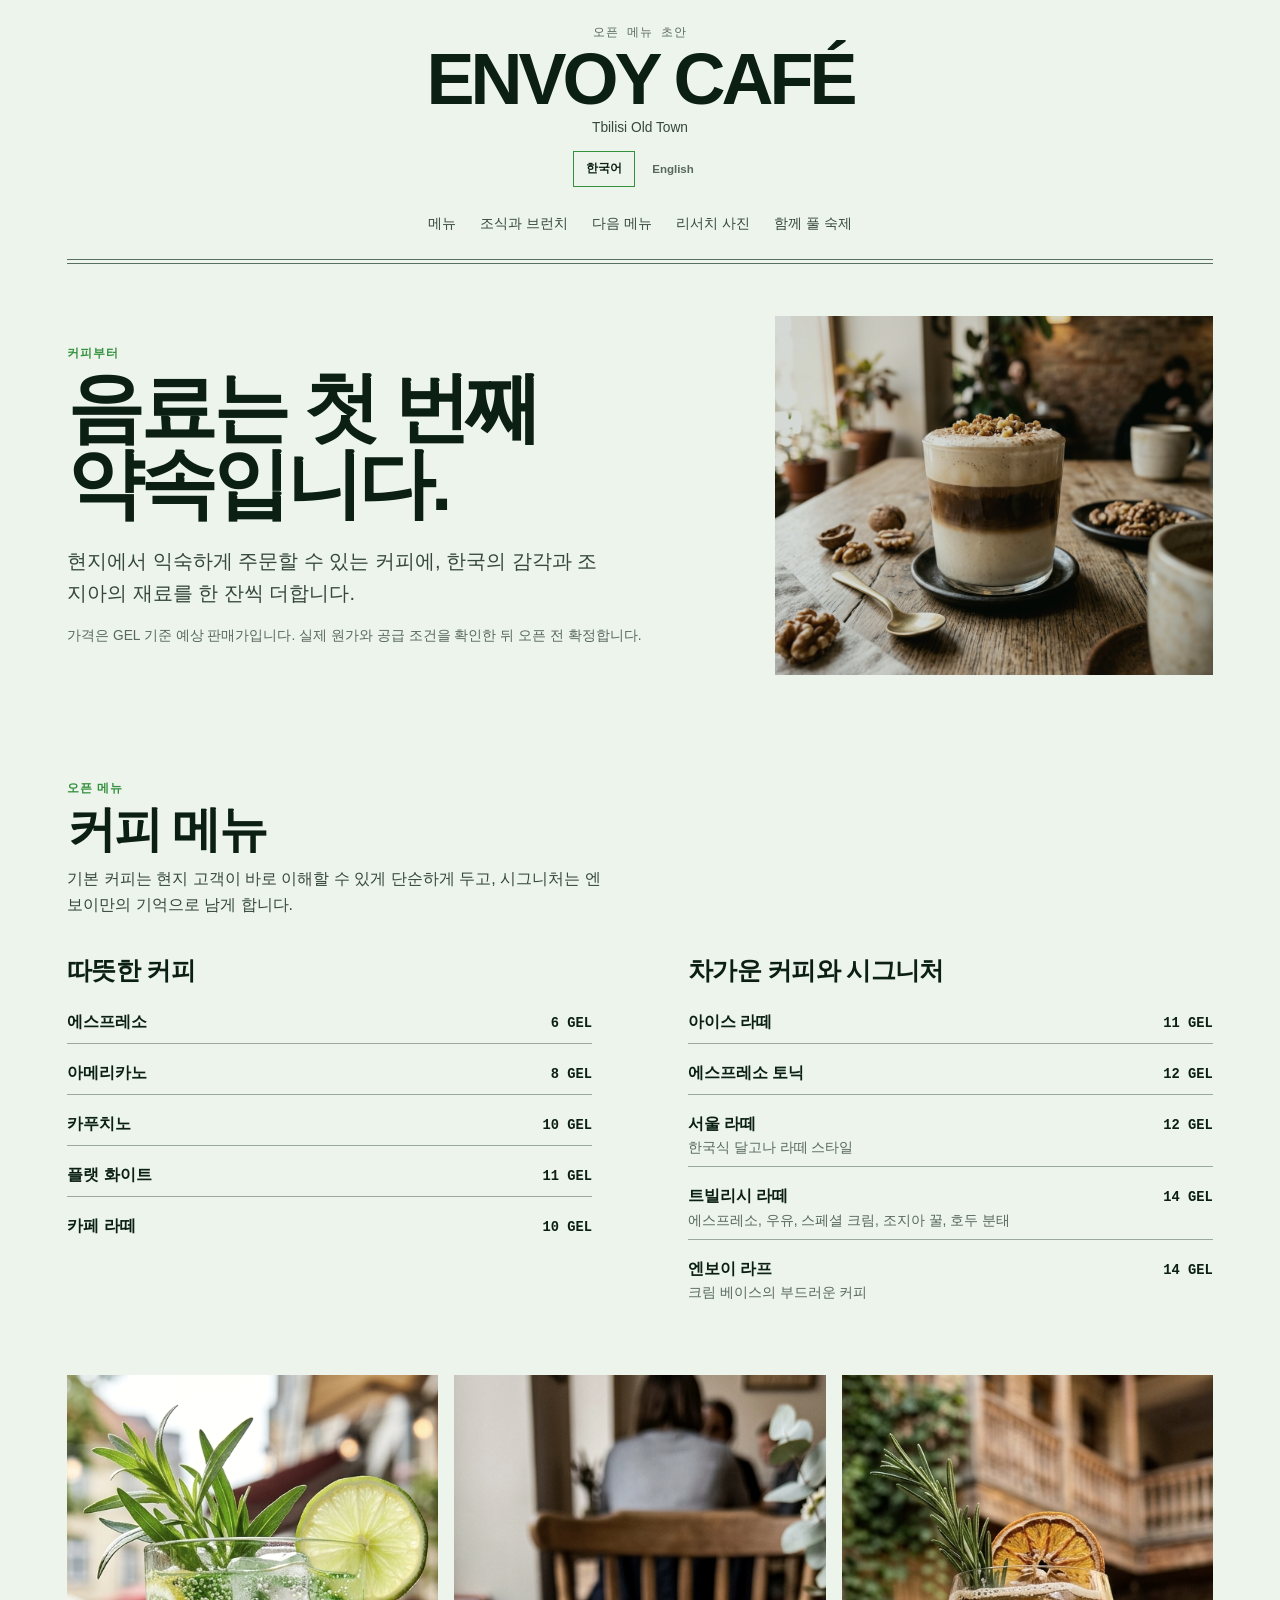
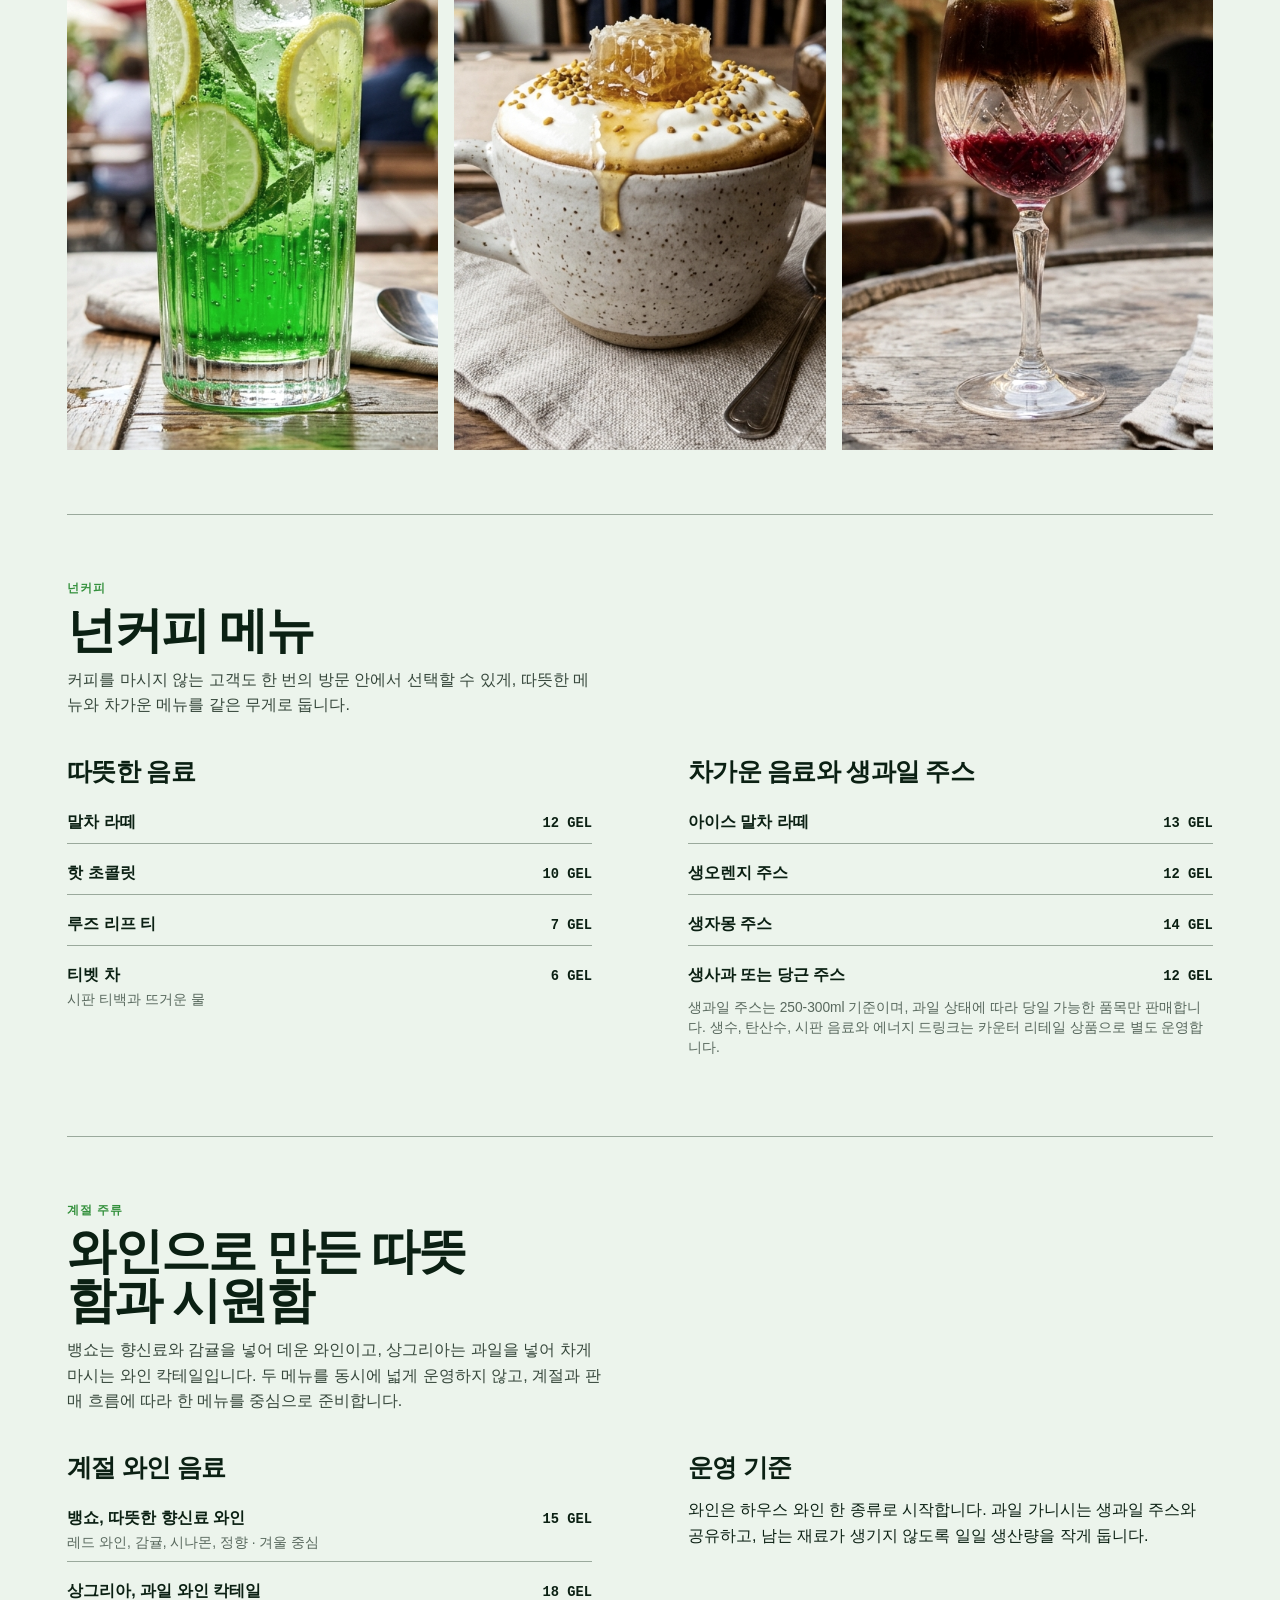
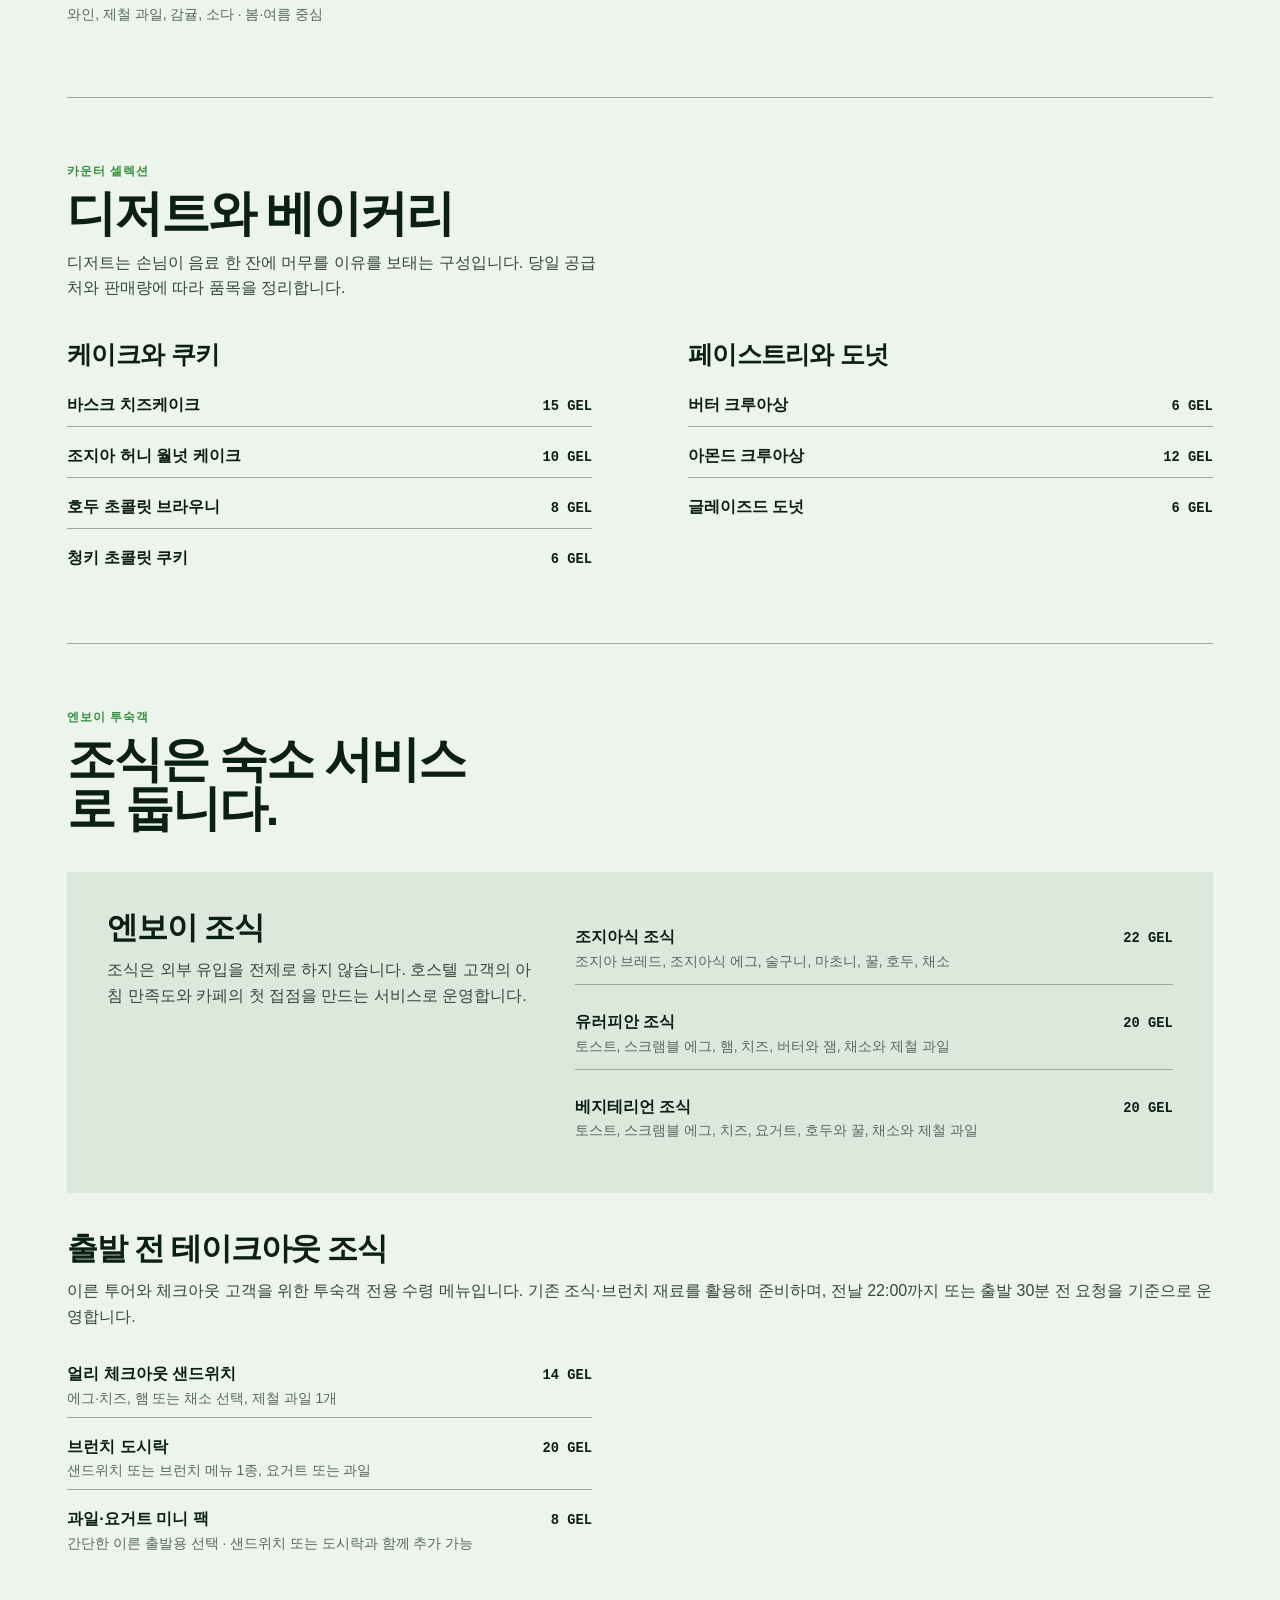
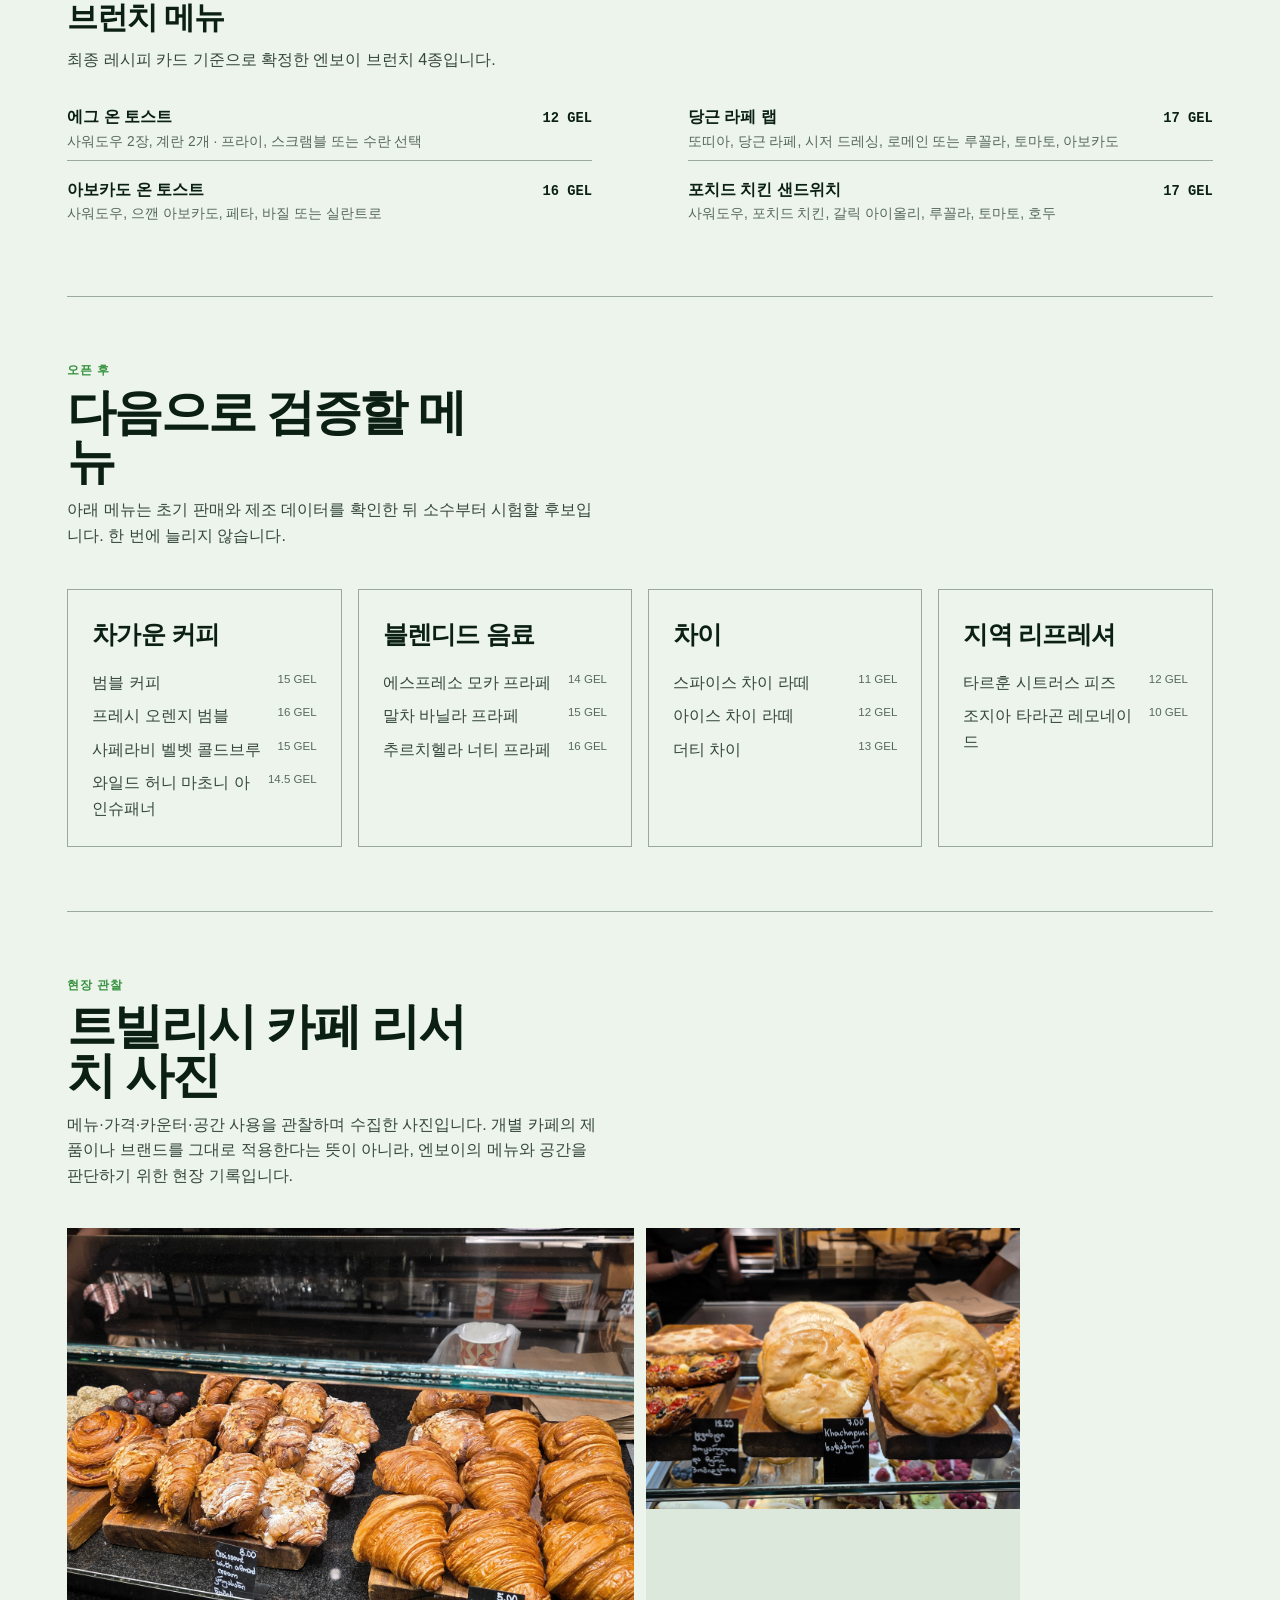
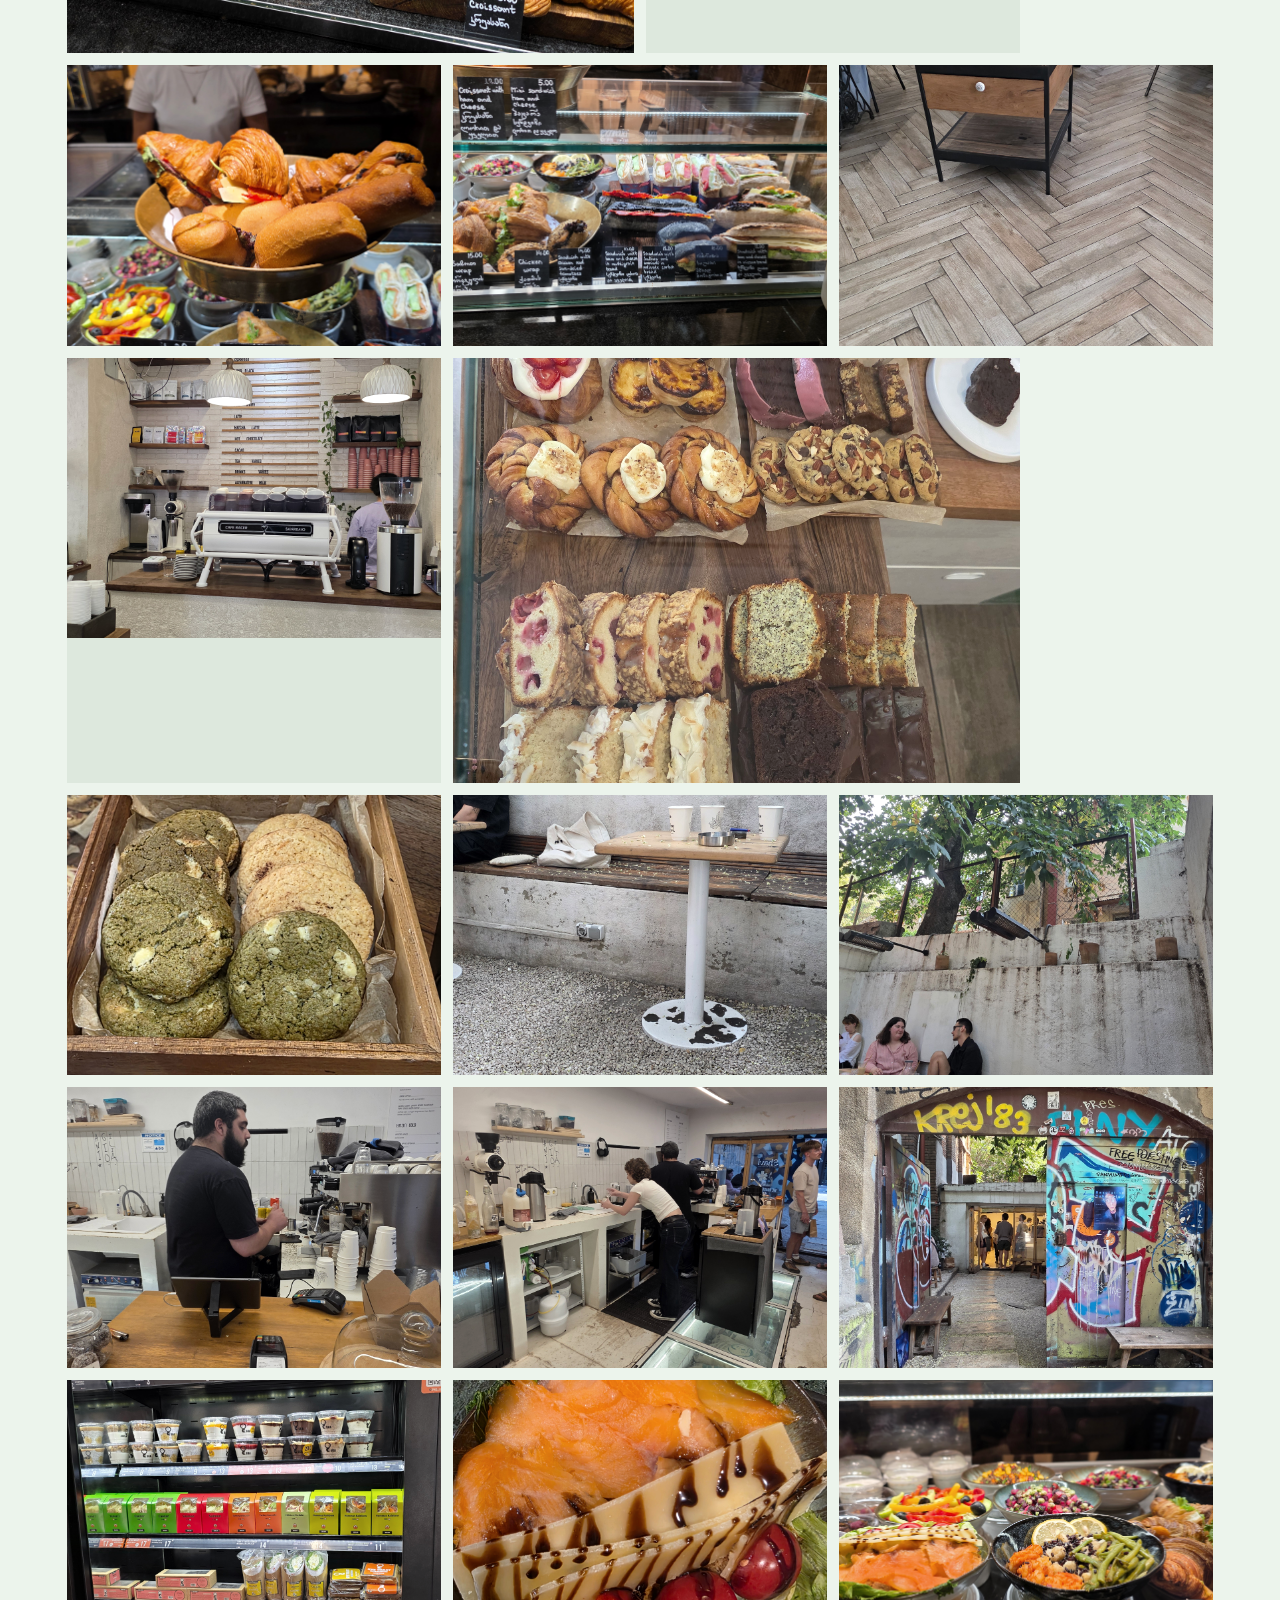
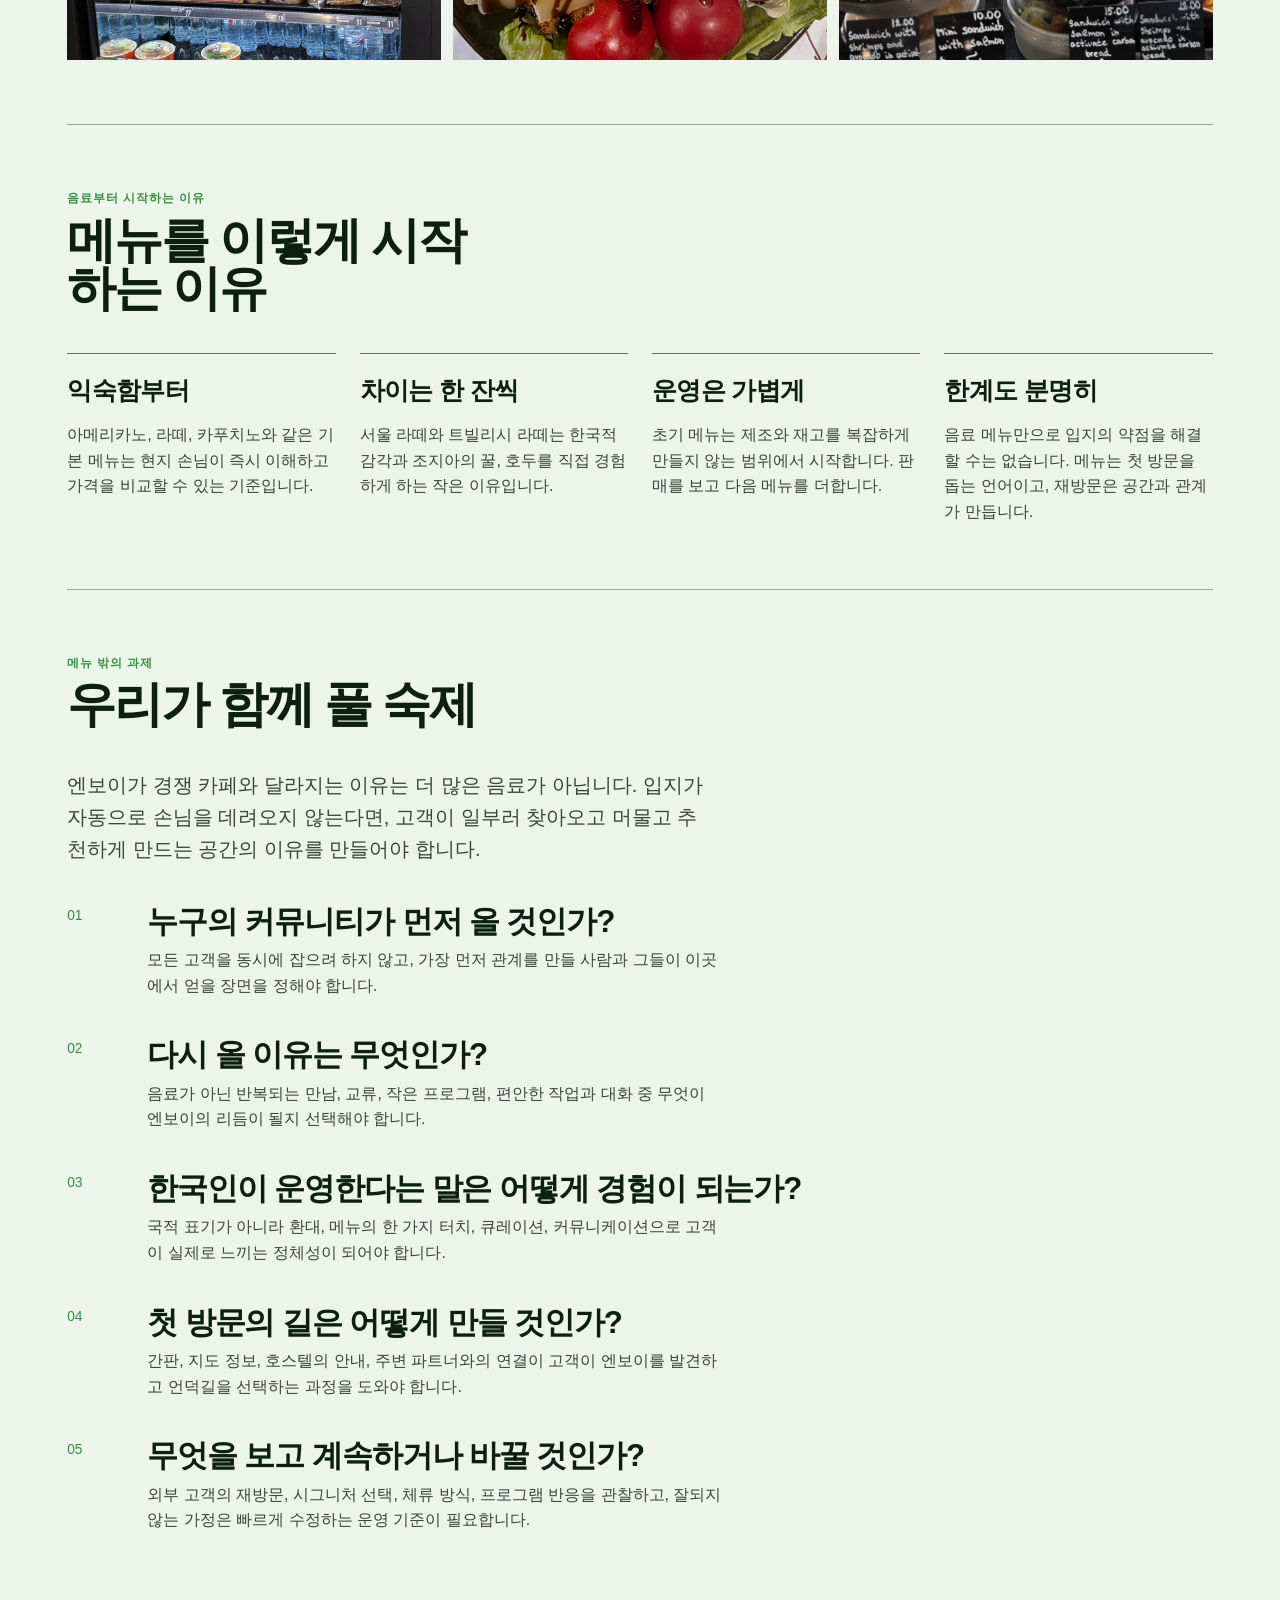
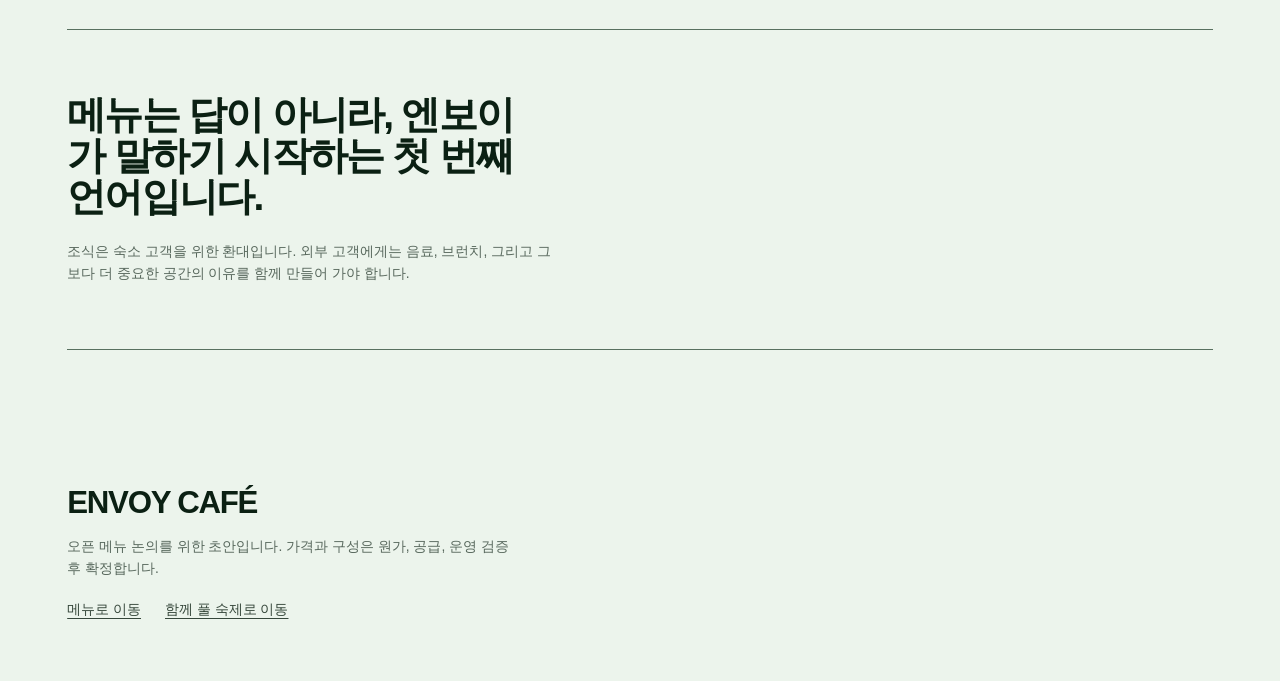
==== index.html @ 967b0688 "Replace brunch menu with the four confirmed recipe-card items Drops the 11-item proposal list and ke" ====
<!doctype html>
<html lang="ko">
<head>
  <meta charset="utf-8">
  <meta name="viewport" content="width=device-width, initial-scale=1, viewport-fit=cover">
  <meta name="description" content="ENVOY CAFÉ opening menu draft and operating discussion document.">
  <title>ENVOY CAFÉ | Opening Menu</title>
  <link rel="stylesheet" href="tokens.css">
  <style>
    /* Hallmark · macrostructure: Catalogue · tone: editorial café document · anchor hue: forest green
     * audience: Envoy investors and operating team · use: review the opening beverage menu and the questions behind it
     * H2 knobs: ratio=7/5, right-side=photo, divider=negative-space · nav: N6 · footer: Ft1
     * contrast: pass (40-41) · slop: pass (42-45) · honest: pass (46) · tokens: pass (48) · mobile: pass (34, 49-57)
     * pre-emit critique: P5 H4 E5 S5 R5 V4 */
    * { box-sizing: border-box; }

    html, body { overflow-x: clip; }

    html { scroll-behavior: smooth; }

    body {
      min-width: 20rem;
      margin: 0;
      background: var(--color-paper);
      color: var(--color-ink);
      font-family: var(--font-body);
      font-size: var(--text-base);
      font-weight: 400;
      line-height: 1.6;
      text-rendering: optimizeLegibility;
    }

    a { color: inherit; }
    a:active { opacity: 0.74; }
    a[aria-disabled="true"] { cursor: not-allowed; opacity: 0.55; pointer-events: none; }

    p, li, h1, h2, h3 { overflow-wrap: anywhere; word-break: break-all; }

    a:focus-visible {
      outline: 3px solid var(--color-focus);
      outline-offset: 4px;
    }

    .shell { width: min(100%, var(--content-max)); margin-inline: auto; padding-inline: var(--page-gutter); }

    .masthead { padding-block: var(--space-lg) var(--space-sm); text-align: center; }

    .mast-meta {
      margin: 0;
      color: var(--color-muted);
      font-family: var(--font-outlier);
      font-size: var(--text-xs);
      letter-spacing: 0.08em;
      text-transform: uppercase;
    }

    .mast-name {
      margin: var(--space-2xs) 0;
      font-family: var(--font-display);
      font-size: clamp(2.4rem, 6vw, 4.5rem);
      font-style: normal;
      font-weight: 700;
      letter-spacing: -0.055em;
      line-height: 0.92;
    }

    .mast-subtitle { margin: 0; color: var(--color-ink-soft); font-size: var(--text-sm); }

    .language-switch { display: flex; justify-content: center; gap: var(--space-2xs); margin-top: var(--space-sm); }

    .language-switch button {
      min-height: 2.25rem;
      padding-inline: var(--space-sm);
      border: var(--rule-hair) solid transparent;
      background: transparent;
      color: var(--color-muted);
      cursor: pointer;
      font-family: var(--font-body);
      font-size: var(--text-xs);
      font-weight: 600;
      white-space: nowrap;
      transition: color var(--dur-short) var(--ease-out), border-color var(--dur-short) var(--ease-out), transform var(--dur-micro) var(--ease-out);
    }

    .language-switch button:hover { color: var(--color-ink); }
    .language-switch button:active { transform: translateY(1px); }
    .language-switch button[aria-pressed="true"] { border-color: var(--color-accent); color: var(--color-ink); }
    .language-switch button:disabled { cursor: not-allowed; opacity: 0.55; }

    body[data-lang="ko"] .lang-en, body[data-lang="ko"] .bilingual .en { display: none; }
    body[data-lang="en"] .lang-ko, body[data-lang="en"] .bilingual .ko { display: none; }

    .mast-nav { margin-top: var(--space-md); }

    .mast-nav ul {
      display: flex;
      flex-wrap: wrap;
      justify-content: center;
      gap: var(--space-xs) var(--space-lg);
      margin: 0;
      padding: 0;
      list-style: none;
    }

    .mast-nav a {
      display: inline-flex;
      min-height: 2.75rem;
      align-items: center;
      border-bottom: var(--rule-hair) solid transparent;
      color: var(--color-ink-soft);
      font-size: var(--text-sm);
      font-weight: 500;
      text-decoration: none;
      white-space: nowrap;
      transition: color var(--dur-short) var(--ease-out), border-color var(--dur-short) var(--ease-out);
    }

    .mast-nav a:hover { border-color: var(--color-accent); color: var(--color-ink); }
    .mast-nav a:active { transform: translateY(1px); }

    .double-rule {
      height: var(--rule-double-gap);
      margin: var(--space-sm) 0 0;
      border: 0;
      border-top: var(--rule-hair) solid var(--color-rule-strong);
      border-bottom: var(--rule-hair) solid var(--color-rule-strong);
    }

    .hero {
      display: grid;
      grid-template-areas: "copy" "image";
      gap: var(--space-xl);
      padding-block: var(--space-xl);
    }

    .hero-copy { grid-area: copy; align-self: center; min-width: 0; }

    .hero-label, .section-kicker {
      margin: 0 0 var(--space-xs);
      color: var(--color-accent);
      font-size: var(--text-xs);
      font-weight: 600;
      letter-spacing: 0.08em;
      text-transform: uppercase;
    }

    .hero h1 {
      max-width: 12ch;
      margin: 0;
      font-family: var(--font-display);
      font-size: var(--text-display);
      font-style: normal;
      font-weight: 700;
      letter-spacing: -0.055em;
      line-height: 0.98;
      overflow-wrap: anywhere;
    }

    .hero-lede { max-width: 48ch; margin: var(--space-lg) 0 0; color: var(--color-ink-soft); font-size: var(--text-md); overflow-wrap: anywhere; }

    .hero-note { margin: var(--space-md) 0 0; color: var(--color-muted); font-size: var(--text-sm); overflow-wrap: anywhere; }

    .hero-figure {
      position: relative;
      display: grid;
      grid-template-rows: minmax(0, 1fr) auto;
      grid-area: image;
      height: clamp(22rem, 28vw, 25rem);
      margin: 0;
      min-width: 0;
      overflow: hidden;
    }

    .hero-figure::after {
      position: absolute;
      inset: 0;
      background: var(--color-photo-wash);
      content: "";
      pointer-events: none;
    }

    .hero-figure img { display: block; width: 100%; height: 100%; min-height: 0; object-fit: cover; filter: saturate(0.82) contrast(1.04); }

    .section { padding-block: var(--space-2xl); }

    .section + .section { border-top: var(--rule-hair) solid var(--color-rule); }

    .section-head { max-width: 50rem; margin-bottom: var(--space-xl); }

    .section-head h2 {
      max-width: 16ch;
      margin: 0;
      font-family: var(--font-display);
      font-size: var(--text-3xl);
      font-style: normal;
      font-weight: 700;
      letter-spacing: -0.045em;
      line-height: 1;
      overflow-wrap: anywhere;
    }

    .section-summary { max-width: 60ch; margin: var(--space-sm) 0 0; color: var(--color-ink-soft); }

    .research-gallery {
      display: grid;
      grid-template-columns: repeat(12, minmax(0, 1fr));
      gap: var(--space-sm);
    }

    .research-photo {
      grid-column: span 4;
      min-width: 0;
      margin: 0;
      overflow: hidden;
      background: var(--color-paper-2);
    }

    .research-photo:nth-child(1), .research-photo:nth-child(7) { grid-column: span 6; }

    .research-photo img {
      display: block;
      width: 100%;
      aspect-ratio: 4 / 3;
      object-fit: cover;
      filter: saturate(0.86) contrast(1.03);
      transition: transform 220ms ease;
    }

    .research-photo a:hover img { transform: scale(1.025); }

    .menu-spread { display: grid; gap: var(--space-2xl); }

    .menu-group { min-width: 0; }

    .menu-group h3 {
      margin: 0 0 var(--space-md);
      color: var(--color-ink);
      font-family: var(--font-display);
      font-size: var(--text-lg);
      font-style: normal;
      font-weight: 700;
      letter-spacing: -0.028em;
      line-height: 1.1;
    }

    .menu-list { display: grid; gap: var(--space-xs); margin: 0; padding: 0; list-style: none; }

    .menu-item {
      display: grid;
      grid-template-columns: minmax(0, 1fr) auto;
      gap: var(--space-sm);
      align-items: baseline;
      padding-block: var(--space-xs);
      border-bottom: var(--rule-hair) solid var(--color-rule);
    }

    .menu-item:last-child { border-bottom: 0; }

    .item-name { display: block; min-width: 0; font-weight: 500; }

    .bilingual { display: grid; gap: var(--space-3xs); }

    .bilingual .ko { color: var(--color-ink); font-weight: 600; }

    .bilingual .en { color: var(--color-ink-soft); font-size: var(--text-sm); font-weight: 400; line-height: 1.35; }

    .item-desc { display: block; margin-top: var(--space-3xs); color: var(--color-muted); font-size: var(--text-sm); line-height: 1.45; }

    .price {
      color: var(--color-ink);
      font-family: var(--font-outlier);
      font-size: var(--text-sm);
      font-variant-numeric: tabular-nums;
      font-weight: 600;
      white-space: nowrap;
    }

    .feature-photo-grid { display: grid; gap: var(--space-md); margin: var(--space-2xl) 0 0; }

    .feature-photo { margin: 0; min-width: 0; }

    .feature-photo img { display: block; width: 100%; aspect-ratio: 4 / 3; object-fit: cover; filter: saturate(0.78) contrast(1.03); }

    .breakfast {
      display: grid;
      gap: var(--space-xl);
      padding: var(--space-xl);
      background: var(--color-paper-2);
    }

    .breakfast h3, .brunch-note h3 {
      margin: 0;
      font-family: var(--font-display);
      font-size: var(--text-xl);
      font-style: normal;
      letter-spacing: -0.04em;
      line-height: 1.05;
    }

    .breakfast p, .brunch-note p { margin: var(--space-sm) 0 0; color: var(--color-ink-soft); }

    .breakfast-menu { display: grid; gap: var(--space-sm); }

    .breakfast-menu .menu-item { padding-block: var(--space-sm); }

    .brunch-note { margin-top: var(--space-xl); }

    .brunch-note strong { color: var(--color-ink); font-weight: 600; }

    .brunch-menu { display: grid; gap: var(--space-xl); margin-top: var(--space-lg); }

    .next-grid { display: grid; gap: var(--space-xl); }

    .next-cluster { min-width: 0; padding: var(--space-lg); border: var(--rule-hair) solid var(--color-rule); }

    .next-cluster h3 { margin: 0 0 var(--space-sm); font-family: var(--font-display); font-size: var(--text-lg); letter-spacing: -0.03em; }

    .next-cluster p { margin: 0; color: var(--color-ink-soft); }

    .concept-list { display: grid; gap: var(--space-xs); margin: var(--space-md) 0 0; padding: 0; list-style: none; }

    .concept-list li { display: flex; justify-content: space-between; gap: var(--space-sm); color: var(--color-ink-soft); }

    .concept-list span:last-child { color: var(--color-muted); font-size: var(--text-xs); white-space: nowrap; }

    .why-grid { display: grid; gap: var(--space-xl); }

    .why-item { padding-top: var(--space-md); border-top: var(--rule-hair) solid var(--color-rule-strong); }

    .why-item h3 { margin: 0; font-family: var(--font-display); font-size: var(--text-lg); letter-spacing: -0.025em; }

    .why-item p { margin: var(--space-sm) 0 0; color: var(--color-ink-soft); }

    .question-intro { max-width: 58ch; color: var(--color-ink-soft); font-size: var(--text-md); }

    .question-list { display: grid; gap: var(--space-xl); margin: var(--space-xl) 0 0; padding: 0; list-style: none; counter-reset: questions; }

    .question-list li { position: relative; padding-left: clamp(3rem, 7vw, 5rem); counter-increment: questions; }

    .question-list li::before {
      position: absolute;
      inset: 0 auto auto 0;
      color: var(--color-accent);
      content: counter(questions, decimal-leading-zero);
      font-size: var(--text-sm);
      font-variant-numeric: tabular-nums;
    }

    .question-list h3 { margin: 0; font-family: var(--font-display); font-size: var(--text-xl); letter-spacing: -0.035em; line-height: 1.1; }

    .question-list p { max-width: var(--reading-max); margin: var(--space-xs) 0 0; color: var(--color-ink-soft); }

    .closing {
      margin-top: var(--space-3xl);
      padding-block: var(--space-2xl);
      border-block: var(--rule-hair) solid var(--color-rule-strong);
    }

    .closing p { max-width: 22ch; margin: 0; font-family: var(--font-display); font-size: var(--text-2xl); font-style: normal; font-weight: 700; letter-spacing: -0.045em; line-height: 1.05; }

    .closing small { display: block; max-width: var(--reading-max); margin-top: var(--space-lg); color: var(--color-muted); font-size: var(--text-sm); }

    .foot-mast { display: grid; gap: var(--space-xs); padding-block: var(--space-2xl); }

    .foot-wordmark { margin: 0; font-family: var(--font-display); font-size: var(--text-xl); font-weight: 700; letter-spacing: -0.04em; }

    .foot-copy { max-width: 58ch; margin: 0; color: var(--color-muted); font-size: var(--text-sm); }

    .foot-links { display: flex; flex-wrap: wrap; gap: var(--space-xs) var(--space-lg); margin: var(--space-xs) 0 0; padding: 0; list-style: none; }

    .foot-links a { color: var(--color-ink-soft); font-size: var(--text-sm); text-decoration-thickness: var(--rule-hair); text-underline-offset: var(--space-2xs); white-space: nowrap; }

    .foot-links a:hover { color: var(--color-accent); }

    @media (min-width: 40rem) {
      .feature-photo-grid { grid-template-columns: repeat(3, minmax(0, 1fr)); }
      .brunch-menu { grid-template-columns: repeat(2, minmax(0, 1fr)); column-gap: var(--space-3xl); }
      .next-grid { grid-template-columns: repeat(2, minmax(0, 1fr)); }
      .why-grid { grid-template-columns: repeat(2, minmax(0, 1fr)); column-gap: var(--space-2xl); }
    }

    @media (max-width: 39.99rem) {
      .mast-nav ul { display: grid; grid-template-columns: repeat(2, minmax(0, max-content)); justify-content: center; column-gap: var(--space-lg); row-gap: 0; }
      .mast-nav a { min-height: 2.5rem; font-size: var(--text-xs); }
      .research-gallery { grid-template-columns: repeat(2, minmax(0, 1fr)); }
      .research-photo, .research-photo:nth-child(1), .research-photo:nth-child(7) { grid-column: span 1; }
    }

    @media (min-width: 60rem) {
      .hero { grid-template-areas: "copy image"; grid-template-columns: minmax(0, 7fr) minmax(0, 5fr); gap: var(--space-3xl); }
      .menu-spread { grid-template-columns: repeat(2, minmax(0, 1fr)); column-gap: var(--space-3xl); }
      .menu-spread .menu-group:last-child:nth-child(odd) { grid-column: span 2; max-width: calc((100% - var(--space-3xl)) / 2); }
      .breakfast { grid-template-columns: minmax(0, 5fr) minmax(0, 7fr); align-items: start; }
      .next-grid { grid-template-columns: repeat(4, minmax(0, 1fr)); gap: var(--space-md); }
      .why-grid { grid-template-columns: repeat(4, minmax(0, 1fr)); gap: var(--space-lg); }
    }

    @media (prefers-reduced-motion: reduce) {
      html { scroll-behavior: auto; }
      *, *::before, *::after { animation-duration: 150ms !important; animation-iteration-count: 1 !important; transition-duration: 150ms !important; }
    }

    @media print {
      .mast-nav { display: none; }
      .section, .breakfast, .next-cluster, .closing { break-inside: avoid; }
      .hero { padding-top: var(--space-xl); }
      .hero-figure::after { display: none; }
      a { text-decoration: none; }
    }
  </style>
</head>
<body data-lang="ko">
  <header class="masthead shell">
    <p class="mast-meta localized" data-ko="오픈 메뉴 초안" data-en="Opening Menu Draft">오픈 메뉴 초안</p>
    <p class="mast-name">ENVOY CAFÉ</p>
    <p class="mast-subtitle">Tbilisi Old Town</p>
    <div class="language-switch" role="group" aria-label="Language selection">
      <button type="button" data-language="ko" aria-pressed="true">한국어</button>
      <button type="button" data-language="en" aria-pressed="false">English</button>
    </div>
    <nav class="mast-nav" aria-label="문서 목차">
      <ul>
        <li><a href="#menu"><span class="lang-ko">메뉴</span><span class="lang-en">Menu</span></a></li>
        <li><a href="#breakfast"><span class="lang-ko">조식과 브런치</span><span class="lang-en">Breakfast and Brunch</span></a></li>
        <li><a href="#next"><span class="lang-ko">다음 메뉴</span><span class="lang-en">Next Menu</span></a></li>
        <li><a href="#research"><span class="lang-ko">리서치 사진</span><span class="lang-en">Research Photos</span></a></li>
        <li><a href="#questions"><span class="lang-ko">함께 풀 숙제</span><span class="lang-en">Questions</span></a></li>
      </ul>
    </nav>
    <hr class="double-rule" aria-hidden="true">
  </header>

  <main class="shell">
    <section class="hero" aria-labelledby="page-title">
      <div class="hero-copy">
        <p class="hero-label localized" data-ko="커피부터" data-en="Coffee First">커피부터</p>
        <h1 id="page-title" class="localized" data-ko="음료는 첫 번째 약속입니다." data-en="Drinks make the first promise.">음료는 첫 번째 약속입니다.</h1>
        <p class="hero-lede localized" data-ko="현지에서 익숙하게 주문할 수 있는 커피에, 한국의 감각과 조지아의 재료를 한 잔씩 더합니다." data-en="We begin with familiar coffee, then add a little Korean sensibility and Georgian ingredients to each cup.">현지에서 익숙하게 주문할 수 있는 커피에, 한국의 감각과 조지아의 재료를 한 잔씩 더합니다.</p>
        <p class="hero-note localized" data-ko="가격은 GEL 기준 예상 판매가입니다. 실제 원가와 공급 조건을 확인한 뒤 오픈 전 확정합니다." data-en="Prices are expected selling prices in GEL. We will confirm them before opening after cost and supply checks.">가격은 GEL 기준 예상 판매가입니다. 실제 원가와 공급 조건을 확인한 뒤 오픈 전 확정합니다.</p>
      </div>
      <figure class="hero-figure">
        <img src="tbilisi_cafe_menu/images/walnut_cream_latte_1787049406991.jpg" width="1200" height="1440" fetchpriority="high" alt="꿀과 호두를 올린 크림 라떼">
      </figure>
    </section>

    <section class="section" id="menu" aria-labelledby="menu-title">
      <div class="section-head">
        <p class="section-kicker localized" data-ko="오픈 메뉴" data-en="Opening Menu">오픈 메뉴</p>
        <h2 id="menu-title" class="localized" data-ko="커피 메뉴" data-en="Coffee Menu">커피 메뉴</h2>
        <p class="section-summary localized" data-ko="기본 커피는 현지 고객이 바로 이해할 수 있게 단순하게 두고, 시그니처는 엔보이만의 기억으로 남게 합니다." data-en="Keep everyday coffee simple and easy to understand. Let the signatures create a memory that belongs only to Envoy.">기본 커피는 현지 고객이 바로 이해할 수 있게 단순하게 두고, 시그니처는 엔보이만의 기억으로 남게 합니다.</p>
      </div>

      <div class="menu-spread">
        <section class="menu-group" aria-labelledby="hot-coffee">
          <h3 id="hot-coffee" class="localized" data-ko="따뜻한 커피" data-en="Hot Coffee">따뜻한 커피</h3>
          <ul class="menu-list">
            <li class="menu-item"><span class="bilingual"><span class="ko">에스프레소</span><span class="en">Espresso</span></span><span class="price">6 GEL</span></li>
            <li class="menu-item"><span class="bilingual"><span class="ko">아메리카노</span><span class="en">Americano</span></span><span class="price">8 GEL</span></li>
            <li class="menu-item"><span class="bilingual"><span class="ko">카푸치노</span><span class="en">Cappuccino</span></span><span class="price">10 GEL</span></li>
            <li class="menu-item"><span class="bilingual"><span class="ko">플랫 화이트</span><span class="en">Flat White</span></span><span class="price">11 GEL</span></li>
            <li class="menu-item"><span class="bilingual"><span class="ko">카페 라떼</span><span class="en">Latte</span></span><span class="price">10 GEL</span></li>
          </ul>
        </section>

        <section class="menu-group" aria-labelledby="iced-coffee">
          <h3 id="iced-coffee" class="localized" data-ko="차가운 커피와 시그니처" data-en="Iced Coffee and Signatures">차가운 커피와 시그니처</h3>
          <ul class="menu-list">
            <li class="menu-item"><span class="bilingual"><span class="ko">아이스 라떼</span><span class="en">Iced Latte</span></span><span class="price">11 GEL</span></li>
            <li class="menu-item"><span class="bilingual"><span class="ko">에스프레소 토닉</span><span class="en">Espresso Tonic</span></span><span class="price">12 GEL</span></li>
            <li class="menu-item"><span><span class="bilingual"><span class="ko">서울 라떼</span><span class="en">Seoul Latte</span></span><span class="item-desc"><span class="lang-ko">한국식 달고나 라떼 스타일</span><span class="lang-en">Korean-style dalgona latte</span></span></span><span class="price">12 GEL</span></li>
            <li class="menu-item"><span><span class="bilingual"><span class="ko">트빌리시 라떼</span><span class="en">Tbilisi Latte</span></span><span class="item-desc"><span class="lang-ko">에스프레소, 우유, 스페셜 크림, 조지아 꿀, 호두 분태</span><span class="lang-en">Espresso, milk, special cream, Georgian honey, walnut</span></span></span><span class="price">14 GEL</span></li>
            <li class="menu-item"><span><span class="bilingual"><span class="ko">엔보이 라프</span><span class="en">Envoy RAF</span></span><span class="item-desc"><span class="lang-ko">크림 베이스의 부드러운 커피</span><span class="lang-en">Cream-based coffee</span></span></span><span class="price">14 GEL</span></li>
          </ul>
        </section>
      </div>

      <div class="feature-photo-grid" aria-label="시그니처 음료 이미지">
        <figure class="feature-photo"><img src="tbilisi_cafe_menu/images/tarkhun_fizz_1787049441477.jpg" width="900" height="675" loading="lazy" alt="타르훈 시트러스 피즈"></figure>
        <figure class="feature-photo"><img src="tbilisi_cafe_menu/images/honey_matsoni_latte_1787049460231.jpg" width="900" height="675" loading="lazy" alt="크림을 올린 꿀 라떼"></figure>
        <figure class="feature-photo"><img src="tbilisi_cafe_menu/images/saperavi_coldbrew_1787049425675.jpg" width="900" height="675" loading="lazy" alt="사페라비 톤의 콜드브루"></figure>
      </div>
    </section>

    <section class="section" aria-labelledby="non-coffee-title">
      <div class="section-head">
        <p class="section-kicker localized" data-ko="넌커피" data-en="Non-coffee">넌커피</p>
        <h2 id="non-coffee-title" class="localized" data-ko="넌커피 메뉴" data-en="Non-coffee Menu">넌커피 메뉴</h2>
        <p class="section-summary localized" data-ko="커피를 마시지 않는 고객도 한 번의 방문 안에서 선택할 수 있게, 따뜻한 메뉴와 차가운 메뉴를 같은 무게로 둡니다." data-en="Give non-coffee drinkers equal choice, with both warm alternatives and cold refreshers.">커피를 마시지 않는 고객도 한 번의 방문 안에서 선택할 수 있게, 따뜻한 메뉴와 차가운 메뉴를 같은 무게로 둡니다.</p>
      </div>

      <div class="menu-spread">
        <section class="menu-group" aria-labelledby="noncoffee-hot">
          <h3 id="noncoffee-hot" class="localized" data-ko="따뜻한 음료" data-en="Hot">따뜻한 음료</h3>
          <ul class="menu-list">
            <li class="menu-item"><span class="bilingual"><span class="ko">말차 라떼</span><span class="en">Matcha Latte</span></span><span class="price">12 GEL</span></li>
            <li class="menu-item"><span class="bilingual"><span class="ko">핫 초콜릿</span><span class="en">Hot Chocolate</span></span><span class="price">10 GEL</span></li>
            <li class="menu-item"><span class="bilingual"><span class="ko">루즈 리프 티</span><span class="en">Loose Leaf Tea</span></span><span class="price">7 GEL</span></li>
            <li class="menu-item"><span><span class="bilingual"><span class="ko">티벳 차</span><span class="en">Tibet Tea</span></span><span class="item-desc"><span class="lang-ko">시판 티백과 뜨거운 물</span><span class="lang-en">Packaged tea bag served with hot water</span></span></span><span class="price">6 GEL</span></li>
          </ul>
        </section>

        <section class="menu-group" aria-labelledby="noncoffee-cold">
          <h3 id="noncoffee-cold" class="localized" data-ko="차가운 음료와 생과일 주스" data-en="Iced Drinks and Fresh Juice">차가운 음료와 생과일 주스</h3>
          <ul class="menu-list">
            <li class="menu-item"><span class="bilingual"><span class="ko">아이스 말차 라떼</span><span class="en">Iced Matcha Latte</span></span><span class="price">13 GEL</span></li>
            <li class="menu-item"><span class="bilingual"><span class="ko">생오렌지 주스</span><span class="en">Fresh Orange Juice</span></span><span class="price">12 GEL</span></li>
            <li class="menu-item"><span class="bilingual"><span class="ko">생자몽 주스</span><span class="en">Fresh Grapefruit Juice</span></span><span class="price">14 GEL</span></li>
            <li class="menu-item"><span class="bilingual"><span class="ko">생사과 또는 당근 주스</span><span class="en">Fresh Apple or Carrot Juice</span></span><span class="price">12 GEL</span></li>
          </ul>
          <p class="item-desc localized" data-ko="생과일 주스는 250-300ml 기준이며, 과일 상태에 따라 당일 가능한 품목만 판매합니다. 생수, 탄산수, 시판 음료와 에너지 드링크는 카운터 리테일 상품으로 별도 운영합니다." data-en="Fresh juice is served as 250–300 ml; only fruit in good condition is offered each day. Still water, sparkling water, packaged drinks, and energy drinks are offered separately as counter retail items.">생과일 주스는 250-300ml 기준이며, 과일 상태에 따라 당일 가능한 품목만 판매합니다. 생수, 탄산수, 시판 음료와 에너지 드링크는 카운터 리테일 상품으로 별도 운영합니다.</p>
        </section>
      </div>
    </section>

    <section class="section" aria-labelledby="wine-drinks-title">
      <div class="section-head">
        <p class="section-kicker localized" data-ko="계절 주류" data-en="Seasonal Wine Drinks">계절 주류</p>
        <h2 id="wine-drinks-title" class="localized" data-ko="와인으로 만든 따뜻함과 시원함" data-en="Wine, Served Warm or Chilled">와인으로 만든 따뜻함과 시원함</h2>
        <p class="section-summary localized" data-ko="뱅쇼는 향신료와 감귤을 넣어 데운 와인이고, 상그리아는 과일을 넣어 차게 마시는 와인 칵테일입니다. 두 메뉴를 동시에 넓게 운영하지 않고, 계절과 판매 흐름에 따라 한 메뉴를 중심으로 준비합니다." data-en="Vin chaud is wine warmed with spices and citrus; sangria is a chilled wine cocktail with fruit. Rather than operating both broadly at once, lead with one according to the season and sales pattern.">뱅쇼는 향신료와 감귤을 넣어 데운 와인이고, 상그리아는 과일을 넣어 차게 마시는 와인 칵테일입니다. 두 메뉴를 동시에 넓게 운영하지 않고, 계절과 판매 흐름에 따라 한 메뉴를 중심으로 준비합니다.</p>
      </div>
      <div class="menu-spread">
        <section class="menu-group" aria-label="계절 와인 음료">
          <h3 class="localized" data-ko="계절 와인 음료" data-en="Seasonal Wine Drinks">계절 와인 음료</h3>
          <ul class="menu-list">
            <li class="menu-item"><span><span class="bilingual"><span class="ko">뱅쇼, 따뜻한 향신료 와인</span><span class="en">Vin Chaud, Warm Spiced Wine</span></span><span class="item-desc"><span class="lang-ko">레드 와인, 감귤, 시나몬, 정향 · 겨울 중심</span><span class="lang-en">Red wine, citrus, cinnamon and clove · winter focus</span></span></span><span class="price">15 GEL</span></li>
            <li class="menu-item"><span><span class="bilingual"><span class="ko">상그리아, 과일 와인 칵테일</span><span class="en">Sangria, Fruit Wine Cocktail</span></span><span class="item-desc"><span class="lang-ko">와인, 제철 과일, 감귤, 소다 · 봄·여름 중심</span><span class="lang-en">Wine, seasonal fruit, citrus and soda · spring and summer focus</span></span></span><span class="price">18 GEL</span></li>
          </ul>
        </section>
        <section class="menu-group" aria-label="운영 기준">
          <h3 class="localized" data-ko="운영 기준" data-en="Service Rule">운영 기준</h3>
          <p class="localized" data-ko="와인은 하우스 와인 한 종류로 시작합니다. 과일 가니시는 생과일 주스와 공유하고, 남는 재료가 생기지 않도록 일일 생산량을 작게 둡니다." data-en="Start with one house wine. Share fruit garnish with the fresh-juice station and keep daily batches small so ingredients do not linger.">와인은 하우스 와인 한 종류로 시작합니다. 과일 가니시는 생과일 주스와 공유하고, 남는 재료가 생기지 않도록 일일 생산량을 작게 둡니다.</p>
        </section>
      </div>
    </section>

    <section class="section" aria-labelledby="sweet-title">
      <div class="section-head">
        <p class="section-kicker localized" data-ko="카운터 셀렉션" data-en="Counter Selection">카운터 셀렉션</p>
        <h2 id="sweet-title" class="localized" data-ko="디저트와 베이커리" data-en="Dessert and Bakery">디저트와 베이커리</h2>
        <p class="section-summary localized" data-ko="디저트는 손님이 음료 한 잔에 머무를 이유를 보태는 구성입니다. 당일 공급처와 판매량에 따라 품목을 정리합니다." data-en="Dessert gives guests one more reason to stay with their drink. The range will be adjusted according to suppliers and daily sales.">디저트는 손님이 음료 한 잔에 머무를 이유를 보태는 구성입니다. 당일 공급처와 판매량에 따라 품목을 정리합니다.</p>
      </div>
      <div class="menu-spread">
        <section class="menu-group" aria-label="케이크와 쿠키">
          <h3 class="localized" data-ko="케이크와 쿠키" data-en="Cake and Cookie">케이크와 쿠키</h3>
          <ul class="menu-list">
            <li class="menu-item"><span class="bilingual"><span class="ko">바스크 치즈케이크</span><span class="en">Basque Cheesecake</span></span><span class="price">15 GEL</span></li>
            <li class="menu-item"><span class="bilingual"><span class="ko">조지아 허니 월넛 케이크</span><span class="en">Georgian Honey Walnut Cake</span></span><span class="price">10 GEL</span></li>
            <li class="menu-item"><span class="bilingual"><span class="ko">호두 초콜릿 브라우니</span><span class="en">Walnut Chocolate Brownie</span></span><span class="price">8 GEL</span></li>
            <li class="menu-item"><span class="bilingual"><span class="ko">청키 초콜릿 쿠키</span><span class="en">Chunky Chocolate Cookie</span></span><span class="price">6 GEL</span></li>
          </ul>
        </section>
        <section class="menu-group" aria-label="페이스트리와 도넛">
          <h3 class="localized" data-ko="페이스트리와 도넛" data-en="Pastry and Donut">페이스트리와 도넛</h3>
          <ul class="menu-list">
            <li class="menu-item"><span class="bilingual"><span class="ko">버터 크루아상</span><span class="en">Butter Croissant</span></span><span class="price">6 GEL</span></li>
            <li class="menu-item"><span class="bilingual"><span class="ko">아몬드 크루아상</span><span class="en">Almond Croissant</span></span><span class="price">12 GEL</span></li>
            <li class="menu-item"><span class="bilingual"><span class="ko">글레이즈드 도넛</span><span class="en">Glazed Donut</span></span><span class="price">6 GEL</span></li>
          </ul>
        </section>
      </div>
    </section>

    <section class="section" id="breakfast" aria-labelledby="breakfast-title">
      <div class="section-head">
        <p class="section-kicker localized" data-ko="엔보이 투숙객" data-en="For Envoy Guests">엔보이 투숙객</p>
        <h2 id="breakfast-title" class="localized" data-ko="조식은 숙소 서비스로 둡니다." data-en="Breakfast is a guest service.">조식은 숙소 서비스로 둡니다.</h2>
      </div>
      <div class="breakfast">
        <div>
          <h3 class="localized" data-ko="엔보이 조식" data-en="Breakfast at Envoy">엔보이 조식</h3>
          <p class="localized" data-ko="조식은 외부 유입을 전제로 하지 않습니다. 호스텔 고객의 아침 만족도와 카페의 첫 접점을 만드는 서비스로 운영합니다." data-en="Breakfast is not based on expected outside traffic. It serves hostel guest satisfaction and creates the first touchpoint with the café.">조식은 외부 유입을 전제로 하지 않습니다. 호스텔 고객의 아침 만족도와 카페의 첫 접점을 만드는 서비스로 운영합니다.</p>
        </div>
        <div class="breakfast-menu">
          <div class="menu-item"><span><span class="bilingual"><span class="ko">조지아식 조식</span><span class="en">Georgian Breakfast</span></span><span class="item-desc"><span class="lang-ko">조지아 브레드, 조지아식 에그, 술구니, 마초니, 꿀, 호두, 채소</span><span class="lang-en">Georgian bread, eggs, sulguni, matsoni, honey, walnut, vegetables</span></span></span><span class="price">22 GEL</span></div>
          <div class="menu-item"><span><span class="bilingual"><span class="ko">유러피안 조식</span><span class="en">European Breakfast</span></span><span class="item-desc"><span class="lang-ko">토스트, 스크램블 에그, 햄, 치즈, 버터와 잼, 채소와 제철 과일</span><span class="lang-en">Toast, scrambled eggs, ham, cheese, butter and jam, vegetables and seasonal fruit</span></span></span><span class="price">20 GEL</span></div>
          <div class="menu-item"><span><span class="bilingual"><span class="ko">베지테리언 조식</span><span class="en">Vegetarian Breakfast</span></span><span class="item-desc"><span class="lang-ko">토스트, 스크램블 에그, 치즈, 요거트, 호두와 꿀, 채소와 제철 과일</span><span class="lang-en">Toast, scrambled eggs, cheese, yogurt, honey and walnut, vegetables and seasonal fruit</span></span></span><span class="price">20 GEL</span></div>
        </div>
      </div>
      <div class="brunch-note" id="to-go">
        <h3 class="localized" data-ko="출발 전 테이크아웃 조식" data-en="Early Departure To-Go">출발 전 테이크아웃 조식</h3>
        <p class="localized" data-ko="이른 투어와 체크아웃 고객을 위한 투숙객 전용 수령 메뉴입니다. 기존 조식·브런치 재료를 활용해 준비하며, 전날 22:00까지 또는 출발 30분 전 요청을 기준으로 운영합니다." data-en="A guest-only pickup menu for early tours and check-outs. It uses the same breakfast and brunch ingredients and is prepared on request by 22:00 the night before or 30 minutes before departure.">이른 투어와 체크아웃 고객을 위한 투숙객 전용 수령 메뉴입니다. 기존 조식·브런치 재료를 활용해 준비하며, 전날 22:00까지 또는 출발 30분 전 요청을 기준으로 운영합니다.</p>
        <div class="brunch-menu">
          <div class="menu-list" role="list" aria-label="테이크아웃 조식 메뉴">
            <div class="menu-item" role="listitem"><span><span class="bilingual"><span class="ko">얼리 체크아웃 샌드위치</span><span class="en">Early Departure Sandwich</span></span><span class="item-desc"><span class="lang-ko">에그·치즈, 햄 또는 채소 선택, 제철 과일 1개</span><span class="lang-en">Egg and cheese, ham or vegetarian choice, with one seasonal fruit</span></span></span><span class="price">14 GEL</span></div>
            <div class="menu-item" role="listitem"><span><span class="bilingual"><span class="ko">브런치 도시락</span><span class="en">Brunch To-Go Box</span></span><span class="item-desc"><span class="lang-ko">샌드위치 또는 브런치 메뉴 1종, 요거트 또는 과일</span><span class="lang-en">One sandwich or brunch item, with yogurt or fruit</span></span></span><span class="price">20 GEL</span></div>
            <div class="menu-item" role="listitem"><span><span class="bilingual"><span class="ko">과일·요거트 미니 팩</span><span class="en">Fruit &amp; Yogurt Mini Pack</span></span><span class="item-desc"><span class="lang-ko">간단한 이른 출발용 선택 · 샌드위치 또는 도시락과 함께 추가 가능</span><span class="lang-en">A light early-departure option, available as an add-on to a sandwich or box</span></span></span><span class="price">8 GEL</span></div>
          </div>
        </div>
      </div>
      <div class="brunch-note">
        <h3 class="localized" data-ko="브런치 메뉴" data-en="Brunch Menu">브런치 메뉴</h3>
        <p class="localized" data-ko="최종 레시피 카드 기준으로 확정한 엔보이 브런치 4종입니다." data-en="Envoy's four-item brunch menu, confirmed from the final recipe cards.">최종 레시피 카드 기준으로 확정한 엔보이 브런치 4종입니다.</p>
        <div class="brunch-menu">
          <div class="menu-list" role="list" aria-label="브런치 메뉴 1">
            <div class="menu-item" role="listitem"><span><span class="bilingual"><span class="ko">에그 온 토스트</span><span class="en">Egg on Toast</span></span><span class="item-desc"><span class="lang-ko">사워도우 2장, 계란 2개 · 프라이, 스크램블 또는 수란 선택</span><span class="lang-en">Two slices of sourdough and two eggs, fried, scrambled or poached</span></span></span><span class="price">12 GEL</span></div>
            <div class="menu-item" role="listitem"><span><span class="bilingual"><span class="ko">아보카도 온 토스트</span><span class="en">Avocado on Toast</span></span><span class="item-desc"><span class="lang-ko">사워도우, 으깬 아보카도, 페타, 바질 또는 실란트로</span><span class="lang-en">Sourdough, smashed avocado, feta, basil or cilantro</span></span></span><span class="price">16 GEL</span></div>
          </div>
          <div class="menu-list" role="list" aria-label="브런치 메뉴 2">
            <div class="menu-item" role="listitem"><span><span class="bilingual"><span class="ko">당근 라페 랩</span><span class="en">Carrot Rapée Wrap</span></span><span class="item-desc"><span class="lang-ko">또띠아, 당근 라페, 시저 드레싱, 로메인 또는 루꼴라, 토마토, 아보카도</span><span class="lang-en">Tortilla, carrot rapée, Caesar dressing, cos lettuce or rocket, tomato and avocado</span></span></span><span class="price">17 GEL</span></div>
            <div class="menu-item" role="listitem"><span><span class="bilingual"><span class="ko">포치드 치킨 샌드위치</span><span class="en">Poached Chicken Sandwich</span></span><span class="item-desc"><span class="lang-ko">사워도우, 포치드 치킨, 갈릭 아이올리, 루꼴라, 토마토, 호두</span><span class="lang-en">Sourdough, poached chicken, garlic aioli, rocket, tomato and walnut</span></span></span><span class="price">17 GEL</span></div>
          </div>
        </div>
      </div>
    </section>

    <section class="section" id="next" aria-labelledby="next-title">
      <div class="section-head">
        <p class="section-kicker localized" data-ko="오픈 후" data-en="After Opening">오픈 후</p>
        <h2 id="next-title" class="localized" data-ko="다음으로 검증할 메뉴" data-en="Next Menu Ideas to Validate">다음으로 검증할 메뉴</h2>
        <p class="section-summary localized" data-ko="아래 메뉴는 초기 판매와 제조 데이터를 확인한 뒤 소수부터 시험할 후보입니다. 한 번에 늘리지 않습니다." data-en="These are candidates to test in small numbers after reviewing early sales and production data. We will not add them all at once.">아래 메뉴는 초기 판매와 제조 데이터를 확인한 뒤 소수부터 시험할 후보입니다. 한 번에 늘리지 않습니다.</p>
      </div>
      <div class="next-grid">
        <article class="next-cluster">
          <h3 class="localized" data-ko="차가운 커피" data-en="Cold Coffee">차가운 커피</h3>
          <ul class="concept-list">
            <li><span><span class="lang-ko">범블 커피</span><span class="lang-en">Bumble Coffee</span></span><span>15 GEL</span></li>
            <li><span><span class="lang-ko">프레시 오렌지 범블</span><span class="lang-en">Fresh Orange Bumble</span></span><span>16 GEL</span></li>
            <li><span><span class="lang-ko">사페라비 벨벳 콜드브루</span><span class="lang-en">Saperavi Velvet Cold Brew</span></span><span>15 GEL</span></li>
            <li><span><span class="lang-ko">와일드 허니 마초니 아인슈패너</span><span class="lang-en">Wild Honey Matsoni Einspänner</span></span><span>14.5 GEL</span></li>
          </ul>
        </article>
        <article class="next-cluster">
          <h3 class="localized" data-ko="블렌디드 음료" data-en="Blended Drinks">블렌디드 음료</h3>
          <ul class="concept-list">
            <li><span><span class="lang-ko">에스프레소 모카 프라페</span><span class="lang-en">Espresso Mocha Frappe</span></span><span>14 GEL</span></li>
            <li><span><span class="lang-ko">말차 바닐라 프라페</span><span class="lang-en">Matcha Vanilla Frappe</span></span><span>15 GEL</span></li>
            <li><span><span class="lang-ko">추르치헬라 너티 프라페</span><span class="lang-en">Churchkhela Nutty Frappe</span></span><span>16 GEL</span></li>
          </ul>
        </article>
        <article class="next-cluster">
          <h3 class="localized" data-ko="차이" data-en="Chai">차이</h3>
          <ul class="concept-list">
            <li><span><span class="lang-ko">스파이스 차이 라떼</span><span class="lang-en">Spiced Chai Latte</span></span><span>11 GEL</span></li>
            <li><span><span class="lang-ko">아이스 차이 라떼</span><span class="lang-en">Iced Chai Latte</span></span><span>12 GEL</span></li>
            <li><span><span class="lang-ko">더티 차이</span><span class="lang-en">Dirty Chai</span></span><span>13 GEL</span></li>
          </ul>
        </article>
        <article class="next-cluster">
          <h3 class="localized" data-ko="지역 리프레셔" data-en="Local Refresher">지역 리프레셔</h3>
          <ul class="concept-list">
            <li><span><span class="lang-ko">타르훈 시트러스 피즈</span><span class="lang-en">Tarkhun Citrus Fizz</span></span><span>12 GEL</span></li>
            <li><span><span class="lang-ko">조지아 타라곤 레모네이드</span><span class="lang-en">Georgian Tarragon Lemonade</span></span><span>10 GEL</span></li>
          </ul>
        </article>
      </div>
    </section>

    <section class="section" id="research" aria-labelledby="research-title">
      <div class="section-head">
        <p class="section-kicker localized" data-ko="현장 관찰" data-en="Field Observation">현장 관찰</p>
        <h2 id="research-title" class="localized" data-ko="트빌리시 카페 리서치 사진" data-en="Tbilisi Café Research Photos">트빌리시 카페 리서치 사진</h2>
        <p class="section-summary localized" data-ko="메뉴·가격·카운터·공간 사용을 관찰하며 수집한 사진입니다. 개별 카페의 제품이나 브랜드를 그대로 적용한다는 뜻이 아니라, 엔보이의 메뉴와 공간을 판단하기 위한 현장 기록입니다." data-en="These are field notes collected while observing menus, prices, counters, and space use. They are not a proposal to copy any café or brand; they are evidence for judging Envoy's menu and space.">메뉴·가격·카운터·공간 사용을 관찰하며 수집한 사진입니다. 개별 카페의 제품이나 브랜드를 그대로 적용한다는 뜻이 아니라, 엔보이의 메뉴와 공간을 판단하기 위한 현장 기록입니다.</p>
      </div>
      <div class="research-gallery" aria-label="카페 현장 리서치 사진 모음">
        <figure class="research-photo"><a href="research/20260821_191510.jpg" target="_blank" rel="noopener"><img src="research/20260821_191510.jpg" alt="페이스트리와 크루아상이 진열된 카페 카운터" loading="lazy"></a></figure>
        <figure class="research-photo"><a href="research/20260821_191500.jpg" target="_blank" rel="noopener"><img src="research/20260821_191500.jpg" alt="카페 현장 리서치 사진 2" loading="lazy"></a></figure>
        <figure class="research-photo"><a href="research/20260821_191446.jpg" target="_blank" rel="noopener"><img src="research/20260821_191446.jpg" alt="카페 현장 리서치 사진 3" loading="lazy"></a></figure>
        <figure class="research-photo"><a href="research/20260821_191434.jpg" target="_blank" rel="noopener"><img src="research/20260821_191434.jpg" alt="카페 현장 리서치 사진 4" loading="lazy"></a></figure>
        <figure class="research-photo"><a href="research/20260814_140030.jpg" target="_blank" rel="noopener"><img src="research/20260814_140030.jpg" alt="카페에서 체스와 함께 머무는 손님들" loading="lazy"></a></figure>
        <figure class="research-photo"><a href="research/20260814_140014.jpg" target="_blank" rel="noopener"><img src="research/20260814_140014.jpg" alt="카페 현장 리서치 사진 6" loading="lazy"></a></figure>
        <figure class="research-photo"><a href="research/20260814_140002.jpg" target="_blank" rel="noopener"><img src="research/20260814_140002.jpg" alt="카페 현장 리서치 사진 7" loading="lazy"></a></figure>
        <figure class="research-photo"><a href="research/20260814_135958.jpg" target="_blank" rel="noopener"><img src="research/20260814_135958.jpg" alt="카페 현장 리서치 사진 8" loading="lazy"></a></figure>
        <figure class="research-photo"><a href="research/20260804_172843.jpg" target="_blank" rel="noopener"><img src="research/20260804_172843.jpg" alt="카페 현장 리서치 사진 9" loading="lazy"></a></figure>
        <figure class="research-photo"><a href="research/20260804_172834.jpg" target="_blank" rel="noopener"><img src="research/20260804_172834.jpg" alt="카페 현장 리서치 사진 10" loading="lazy"></a></figure>
        <figure class="research-photo"><a href="research/20260804_170951.jpg" target="_blank" rel="noopener"><img src="research/20260804_170951.jpg" alt="카페 현장 리서치 사진 11" loading="lazy"></a></figure>
        <figure class="research-photo"><a href="research/20260804_170747.jpg" target="_blank" rel="noopener"><img src="research/20260804_170747.jpg" alt="카페 현장 리서치 사진 12" loading="lazy"></a></figure>
        <figure class="research-photo"><a href="research/20260804_170713.jpg" target="_blank" rel="noopener"><img src="research/20260804_170713.jpg" alt="카페 현장 리서치 사진 13" loading="lazy"></a></figure>
        <figure class="research-photo"><a href="research/20260725_102622.jpg" target="_blank" rel="noopener"><img src="research/20260725_102622.jpg" alt="샌드위치와 음료가 진열된 카페 냉장 쇼케이스" loading="lazy"></a></figure>
        <figure class="research-photo"><a href="research/20260821_191929.jpg" target="_blank" rel="noopener"><img src="research/20260821_191929.jpg" alt="카페 현장 리서치 사진 15" loading="lazy"></a></figure>
        <figure class="research-photo"><a href="research/20260821_191610.jpg" target="_blank" rel="noopener"><img src="research/20260821_191610.jpg" alt="카페 현장 리서치 사진 16" loading="lazy"></a></figure>
      </div>
    </section>

    <section class="section" aria-labelledby="why-title">
      <div class="section-head">
        <p class="section-kicker localized" data-ko="음료부터 시작하는 이유" data-en="Why This Starts with Drinks">음료부터 시작하는 이유</p>
        <h2 id="why-title" class="localized" data-ko="메뉴를 이렇게 시작하는 이유" data-en="Why We Start with This Menu">메뉴를 이렇게 시작하는 이유</h2>
      </div>
      <div class="why-grid">
        <article class="why-item"><h3 class="localized" data-ko="익숙함부터" data-en="Start with familiarity">익숙함부터</h3><p class="localized" data-ko="아메리카노, 라떼, 카푸치노와 같은 기본 메뉴는 현지 손님이 즉시 이해하고 가격을 비교할 수 있는 기준입니다." data-en="Everyday coffee such as Americano, latte, and cappuccino gives local guests an immediate, comparable baseline.">아메리카노, 라떼, 카푸치노와 같은 기본 메뉴는 현지 손님이 즉시 이해하고 가격을 비교할 수 있는 기준입니다.</p></article>
        <article class="why-item"><h3 class="localized" data-ko="차이는 한 잔씩" data-en="Difference, one cup at a time">차이는 한 잔씩</h3><p class="localized" data-ko="서울 라떼와 트빌리시 라떼는 한국적 감각과 조지아의 꿀, 호두를 직접 경험하게 하는 작은 이유입니다." data-en="The Seoul Latte and Tbilisi Latte give guests a direct experience of Korean sensibility with Georgian honey and walnut.">서울 라떼와 트빌리시 라떼는 한국적 감각과 조지아의 꿀, 호두를 직접 경험하게 하는 작은 이유입니다.</p></article>
        <article class="why-item"><h3 class="localized" data-ko="운영은 가볍게" data-en="Keep operations light">운영은 가볍게</h3><p class="localized" data-ko="초기 메뉴는 제조와 재고를 복잡하게 만들지 않는 범위에서 시작합니다. 판매를 보고 다음 메뉴를 더합니다." data-en="The opening menu stays within a manageable production and inventory range. We add the next item after learning from sales.">초기 메뉴는 제조와 재고를 복잡하게 만들지 않는 범위에서 시작합니다. 판매를 보고 다음 메뉴를 더합니다.</p></article>
        <article class="why-item"><h3 class="localized" data-ko="한계도 분명히" data-en="Name the limit clearly">한계도 분명히</h3><p class="localized" data-ko="음료 메뉴만으로 입지의 약점을 해결할 수는 없습니다. 메뉴는 첫 방문을 돕는 언어이고, 재방문은 공간과 관계가 만듭니다." data-en="A drinks menu alone cannot solve a weak location. The menu helps the first visit, but return visits come from the space and the relationships it creates.">음료 메뉴만으로 입지의 약점을 해결할 수는 없습니다. 메뉴는 첫 방문을 돕는 언어이고, 재방문은 공간과 관계가 만듭니다.</p></article>
      </div>
    </section>

    <section class="section" id="questions" aria-labelledby="questions-title">
      <div class="section-head">
        <p class="section-kicker localized" data-ko="메뉴 밖의 과제" data-en="The Work Beyond the Menu">메뉴 밖의 과제</p>
        <h2 id="questions-title" class="localized" data-ko="우리가 함께 풀 숙제" data-en="Questions We Need to Answer Together">우리가 함께 풀 숙제</h2>
      </div>
      <p class="question-intro localized" data-ko="엔보이가 경쟁 카페와 달라지는 이유는 더 많은 음료가 아닙니다. 입지가 자동으로 손님을 데려오지 않는다면, 고객이 일부러 찾아오고 머물고 추천하게 만드는 공간의 이유를 만들어야 합니다." data-en="Envoy will not differ from competitors by carrying more drinks. If the location does not bring people automatically, the space must give them a reason to seek it out, stay, and recommend it.">엔보이가 경쟁 카페와 달라지는 이유는 더 많은 음료가 아닙니다. 입지가 자동으로 손님을 데려오지 않는다면, 고객이 일부러 찾아오고 머물고 추천하게 만드는 공간의 이유를 만들어야 합니다.</p>
      <ol class="question-list">
        <li><h3 class="localized" data-ko="누구의 커뮤니티가 먼저 올 것인가?" data-en="Whose community comes first?">누구의 커뮤니티가 먼저 올 것인가?</h3><p class="localized" data-ko="모든 고객을 동시에 잡으려 하지 않고, 가장 먼저 관계를 만들 사람과 그들이 이곳에서 얻을 장면을 정해야 합니다." data-en="Rather than trying to reach everyone at once, choose who to build a relationship with first and what moment they can gain here.">모든 고객을 동시에 잡으려 하지 않고, 가장 먼저 관계를 만들 사람과 그들이 이곳에서 얻을 장면을 정해야 합니다.</p></li>
        <li><h3 class="localized" data-ko="다시 올 이유는 무엇인가?" data-en="What brings people back?">다시 올 이유는 무엇인가?</h3><p class="localized" data-ko="음료가 아닌 반복되는 만남, 교류, 작은 프로그램, 편안한 작업과 대화 중 무엇이 엔보이의 리듬이 될지 선택해야 합니다." data-en="We need to decide whether recurring gatherings, exchanges, small programs, focused work, or conversation will become Envoy's rhythm.">음료가 아닌 반복되는 만남, 교류, 작은 프로그램, 편안한 작업과 대화 중 무엇이 엔보이의 리듬이 될지 선택해야 합니다.</p></li>
        <li><h3 class="localized" data-ko="한국인이 운영한다는 말은 어떻게 경험이 되는가?" data-en="How does Korean operation become an experience?">한국인이 운영한다는 말은 어떻게 경험이 되는가?</h3><p class="localized" data-ko="국적 표기가 아니라 환대, 메뉴의 한 가지 터치, 큐레이션, 커뮤니케이션으로 고객이 실제로 느끼는 정체성이 되어야 합니다." data-en="It must become an identity customers feel through hospitality, one touch in the menu, curation, and communication, not simply a national label.">국적 표기가 아니라 환대, 메뉴의 한 가지 터치, 큐레이션, 커뮤니케이션으로 고객이 실제로 느끼는 정체성이 되어야 합니다.</p></li>
        <li><h3 class="localized" data-ko="첫 방문의 길은 어떻게 만들 것인가?" data-en="How do we create the path to a first visit?">첫 방문의 길은 어떻게 만들 것인가?</h3><p class="localized" data-ko="간판, 지도 정보, 호스텔의 안내, 주변 파트너와의 연결이 고객이 엔보이를 발견하고 언덕길을 선택하는 과정을 도와야 합니다." data-en="Signage, map information, hostel guidance, and nearby partners must help guests discover Envoy and choose the uphill route.">간판, 지도 정보, 호스텔의 안내, 주변 파트너와의 연결이 고객이 엔보이를 발견하고 언덕길을 선택하는 과정을 도와야 합니다.</p></li>
        <li><h3 class="localized" data-ko="무엇을 보고 계속하거나 바꿀 것인가?" data-en="What tells us to continue or change?">무엇을 보고 계속하거나 바꿀 것인가?</h3><p class="localized" data-ko="외부 고객의 재방문, 시그니처 선택, 체류 방식, 프로그램 반응을 관찰하고, 잘되지 않는 가정은 빠르게 수정하는 운영 기준이 필요합니다." data-en="We need operating criteria that observe outside-guest returns, signature choices, ways of staying, and program response, then quickly revise assumptions that do not work.">외부 고객의 재방문, 시그니처 선택, 체류 방식, 프로그램 반응을 관찰하고, 잘되지 않는 가정은 빠르게 수정하는 운영 기준이 필요합니다.</p></li>
      </ol>

      <div class="closing">
        <p class="localized" data-ko="메뉴는 답이 아니라, 엔보이가 말하기 시작하는 첫 번째 언어입니다." data-en="The menu is not the answer. It is Envoy's first language.">메뉴는 답이 아니라, 엔보이가 말하기 시작하는 첫 번째 언어입니다.</p>
        <small class="localized" data-ko="조식은 숙소 고객을 위한 환대입니다. 외부 고객에게는 음료, 브런치, 그리고 그보다 더 중요한 공간의 이유를 함께 만들어 가야 합니다." data-en="Breakfast is hospitality for hostel guests. For outside guests, we still need to build the reasons for drinks, brunch, and above all, the space itself.">조식은 숙소 고객을 위한 환대입니다. 외부 고객에게는 음료, 브런치, 그리고 그보다 더 중요한 공간의 이유를 함께 만들어 가야 합니다.</small>
      </div>
    </section>
  </main>

  <footer class="foot-mast shell">
    <p class="foot-wordmark">ENVOY CAFÉ</p>
    <p class="foot-copy localized" data-ko="오픈 메뉴 논의를 위한 초안입니다. 가격과 구성은 원가, 공급, 운영 검증 후 확정합니다." data-en="Opening menu draft for discussion. Prices and product selection will be confirmed after cost, supply, and operating validation.">오픈 메뉴 논의를 위한 초안입니다. 가격과 구성은 원가, 공급, 운영 검증 후 확정합니다.</p>
    <ul class="foot-links" aria-label="문서 링크">
      <li><a href="#menu"><span class="lang-ko">메뉴로 이동</span><span class="lang-en">Back to Menu</span></a></li>
      <li><a href="#questions"><span class="lang-ko">함께 풀 숙제로 이동</span><span class="lang-en">Back to Questions</span></a></li>
    </ul>
  </footer>
  <script>
    (() => {
      const body = document.body;
      const controls = [...document.querySelectorAll('[data-language]')];
      const localized = [...document.querySelectorAll('.localized[data-ko][data-en]')];

      const setLanguage = (language) => {
        body.dataset.lang = language;
        document.documentElement.lang = language;
        document.title = language === 'ko' ? 'ENVOY CAFÉ | 오픈 메뉴' : 'ENVOY CAFÉ | Opening Menu';
        localized.forEach((element) => { element.textContent = element.dataset[language]; });
        controls.forEach((control) => { control.setAttribute('aria-pressed', String(control.dataset.language === language)); });
        try { localStorage.setItem('envoy-cafe-language', language); } catch (error) { /* File previews can block storage. */ }
      };

      controls.forEach((control) => { control.addEventListener('click', () => setLanguage(control.dataset.language)); });

      try {
        const saved = localStorage.getItem('envoy-cafe-language');
        if (saved === 'ko' || saved === 'en') setLanguage(saved);
      } catch (error) { setLanguage('ko'); }
    })();
  </script>
</body>
</html>
---- tokens.css ----
/* Hallmark · genre: editorial · macrostructure: Catalogue · theme: Garden · enrichment: E8 existing café photography · nav: N6 Newspaper masthead · footer: Ft1 Mast-headed */
@import url("https://api.fontshare.com/v2/css?f[]=cabinet-grotesk@400,500,700&f[]=general-sans@400,500,600&display=swap");

:root {
  --color-paper: oklch(96% 0.014 145);
  --color-paper-2: oklch(92% 0.02 145);
  --color-surface: oklch(88% 0.026 145);
  --color-ink: oklch(22% 0.036 155);
  --color-ink-soft: oklch(38% 0.03 155);
  --color-muted: oklch(50% 0.026 155);
  --color-rule: oklch(72% 0.026 150);
  --color-rule-strong: oklch(52% 0.038 155);
  --color-accent: oklch(58% 0.15 145);
  --color-accent-soft: oklch(84% 0.075 145);
  --color-focus: oklch(48% 0.17 145);
  --color-photo-wash: oklch(28% 0.04 155 / 0.18);
  --color-print: oklch(100% 0.001 145);

  --font-display: "Cabinet Grotesk", "Malgun Gothic", sans-serif;
  --font-body: "General Sans", "Malgun Gothic", sans-serif;
  --font-outlier: "SFMono-Regular", "Cascadia Mono", monospace;

  --text-xs: 0.72rem;
  --text-sm: 0.86rem;
  --text-base: 1rem;
  --text-md: 1.25rem;
  --text-lg: 1.563rem;
  --text-xl: 1.953rem;
  --text-2xl: 2.441rem;
  --text-3xl: 3.052rem;
  --text-display: clamp(2.1rem, 5vw + 0.8rem, 5rem);
  --text-display-s: clamp(2.1rem, 3.6vw + 0.8rem, 3.7rem);

  --space-3xs: 0.125rem;
  --space-2xs: 0.25rem;
  --space-xs: 0.5rem;
  --space-sm: 0.75rem;
  --space-md: 1rem;
  --space-lg: 1.5rem;
  --space-xl: 2.5rem;
  --space-2xl: 4rem;
  --space-3xl: 6rem;
  --space-4xl: 9rem;

  --page-gutter: clamp(1rem, 4vw, 4rem);
  --content-max: 78rem;
  --reading-max: 65ch;
  --radius: 0.625rem;
  --rule-hair: 1px;
  --rule-double-gap: 0.35rem;

  --dur-micro: 120ms;
  --dur-short: 220ms;
  --dur-long: 420ms;
  --ease-out: cubic-bezier(0.16, 1, 0.3, 1);
  --ease-in: cubic-bezier(0.7, 0, 0.84, 0);
  --ease-in-out: cubic-bezier(0.65, 0, 0.35, 1);

  --z-base: 1;
  --z-raised: 10;
  --z-sticky: 200;
}

@media (prefers-color-scheme: dark) {
  :root {
    --color-paper: oklch(17% 0.022 155);
    --color-paper-2: oklch(21% 0.027 155);
    --color-surface: oklch(25% 0.031 155);
    --color-ink: oklch(93% 0.014 145);
    --color-ink-soft: oklch(83% 0.018 145);
    --color-muted: oklch(70% 0.021 145);
    --color-rule: oklch(39% 0.028 155);
    --color-rule-strong: oklch(58% 0.05 150);
    --color-accent: oklch(74% 0.12 145);
    --color-accent-soft: oklch(29% 0.053 150);
    --color-focus: oklch(81% 0.13 145);
    --color-photo-wash: oklch(10% 0.02 155 / 0.32);
  }
}

@media print {
  :root {
    --color-paper: oklch(100% 0.001 145);
    --color-paper-2: oklch(96% 0.008 145);
    --color-surface: oklch(92% 0.012 145);
    --color-ink: oklch(18% 0.018 155);
    --color-ink-soft: oklch(32% 0.018 155);
    --color-muted: oklch(44% 0.018 155);
    --color-rule: oklch(72% 0.018 155);
    --color-rule-strong: oklch(45% 0.028 155);
    --color-accent: oklch(44% 0.11 145);
    --color-accent-soft: oklch(90% 0.05 145);
  }
}
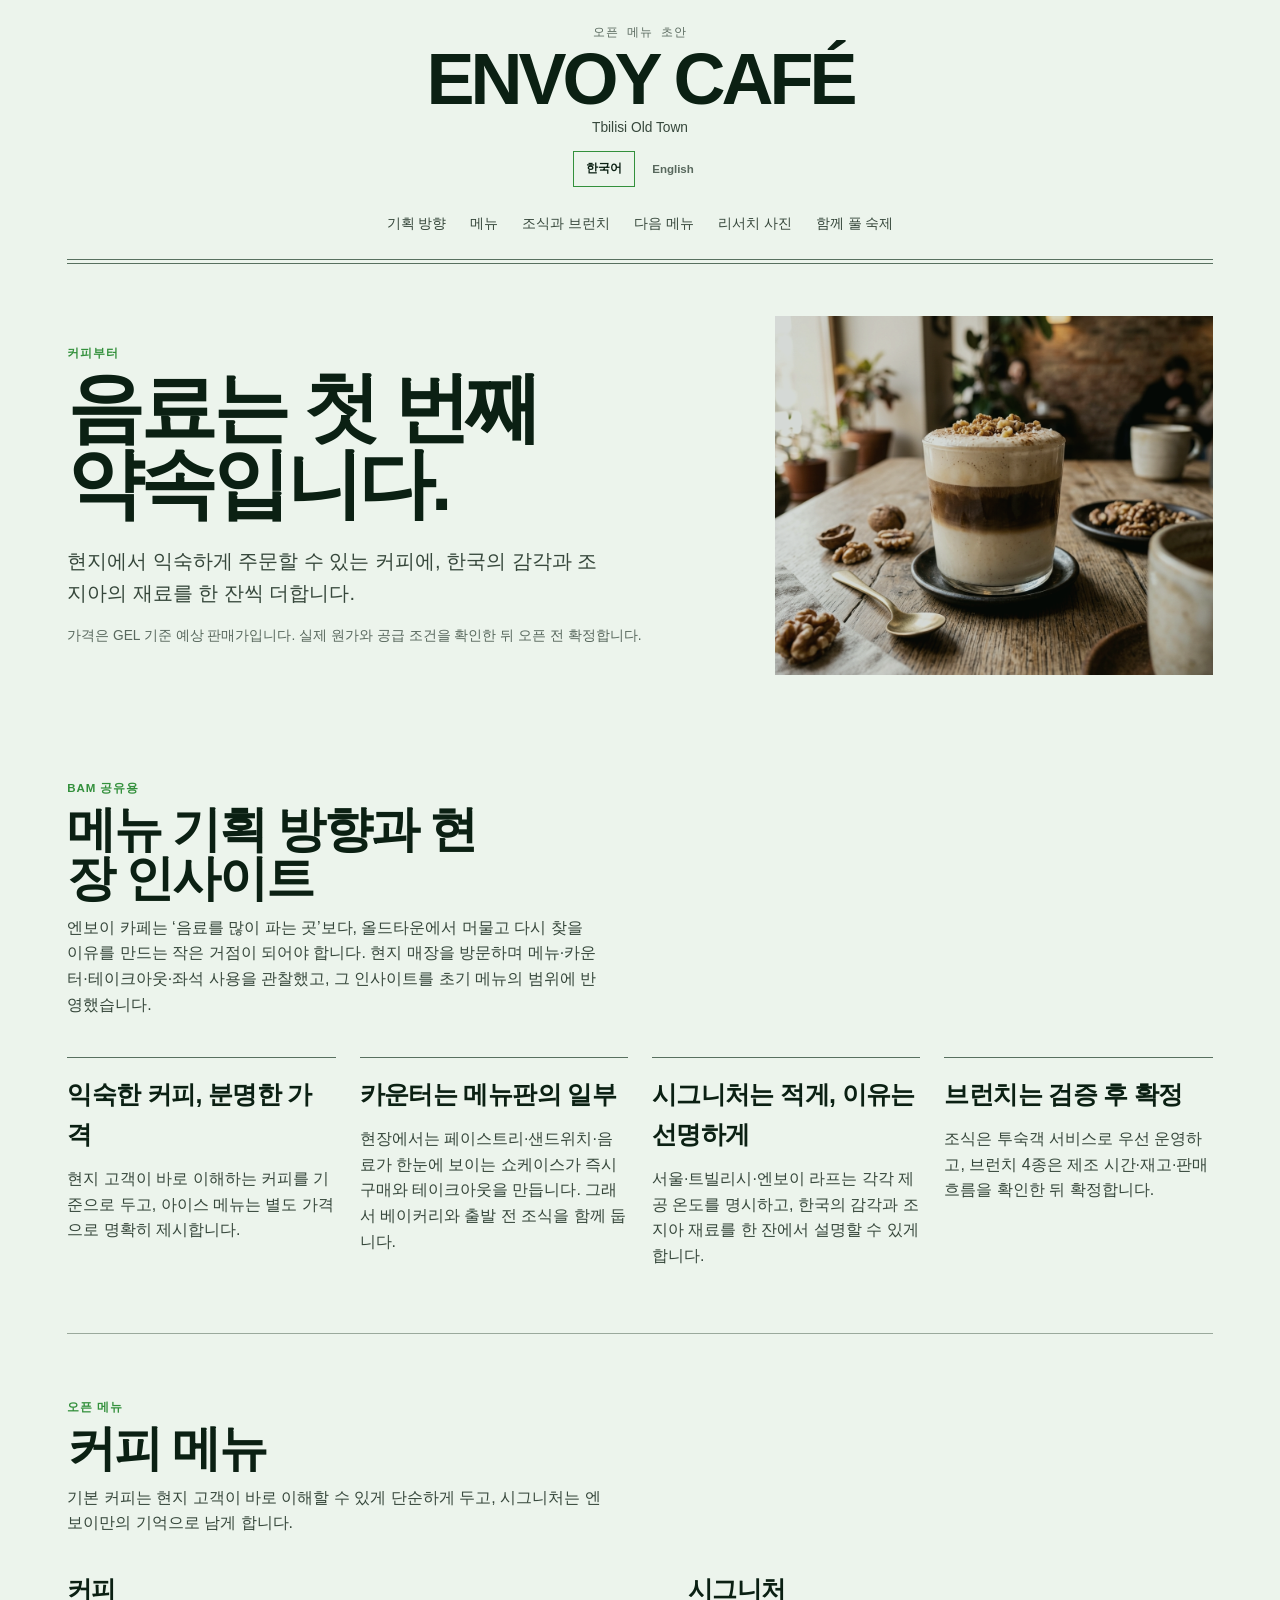
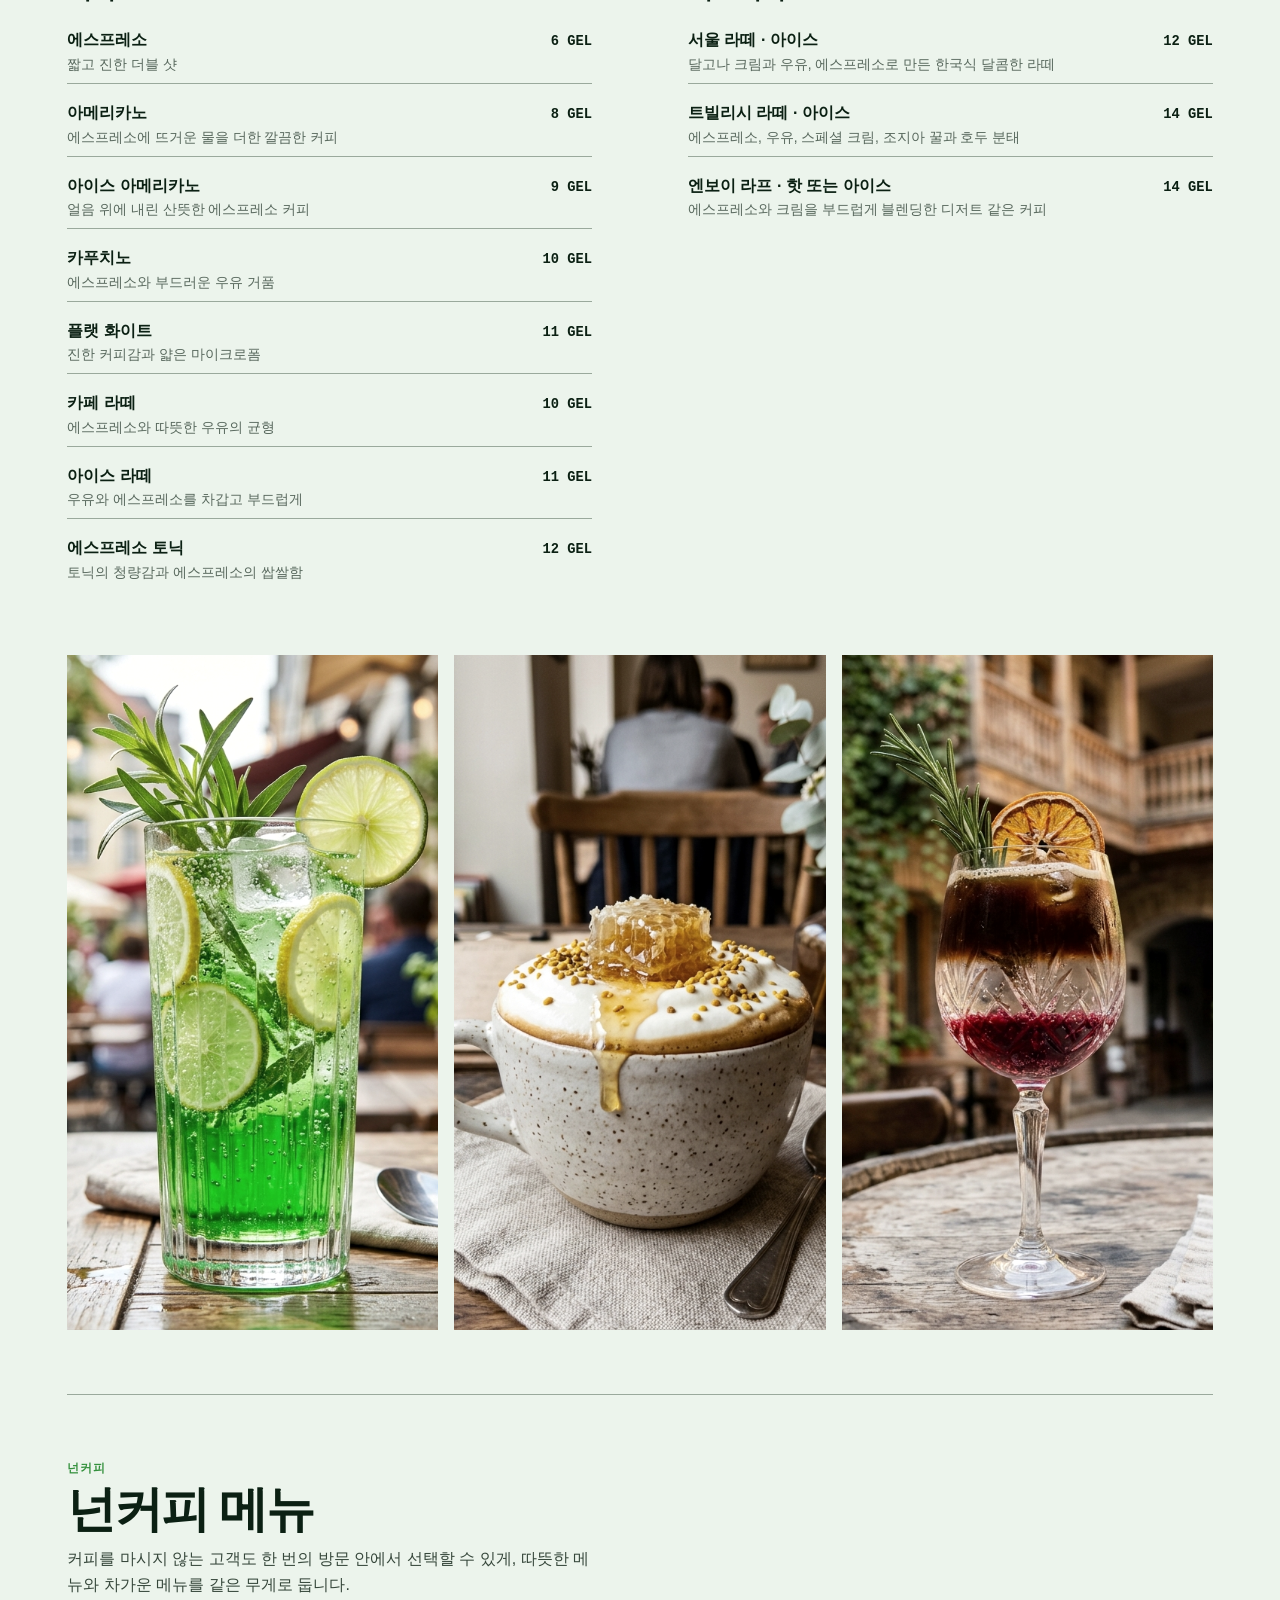
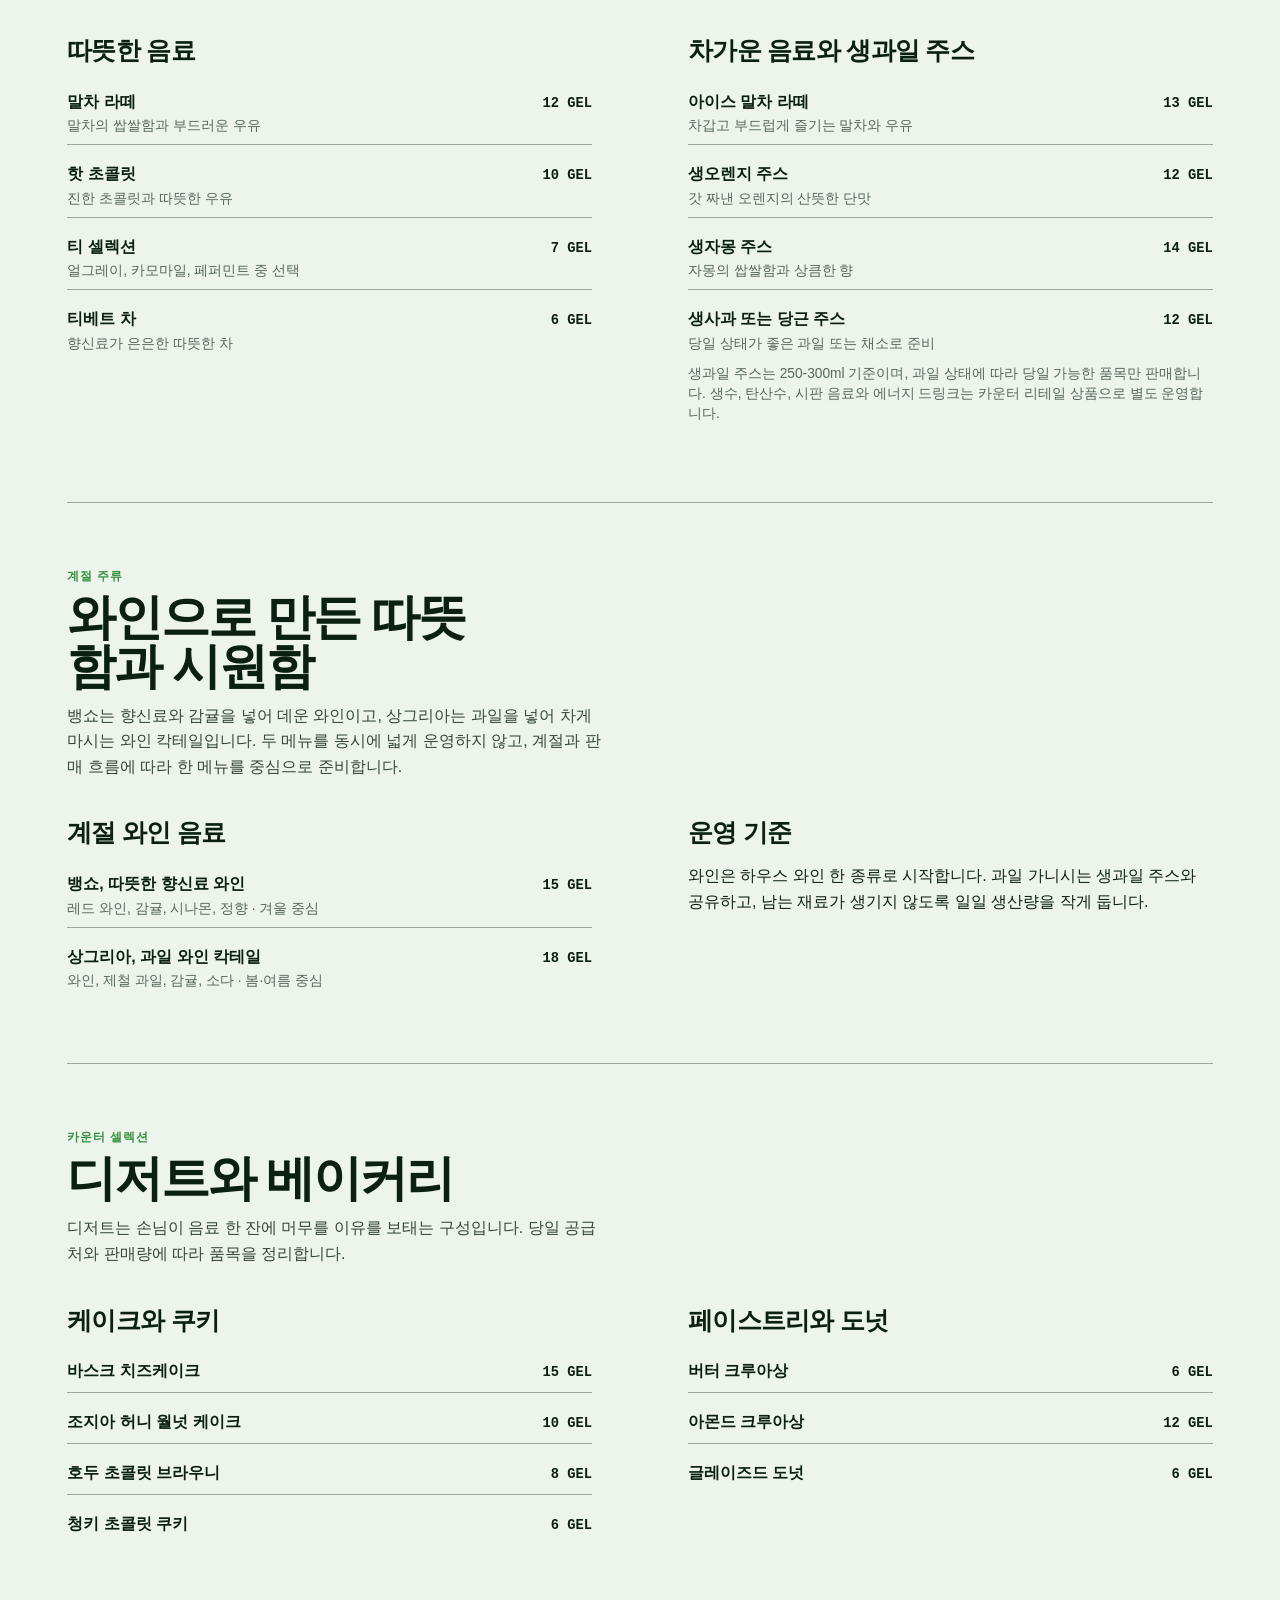
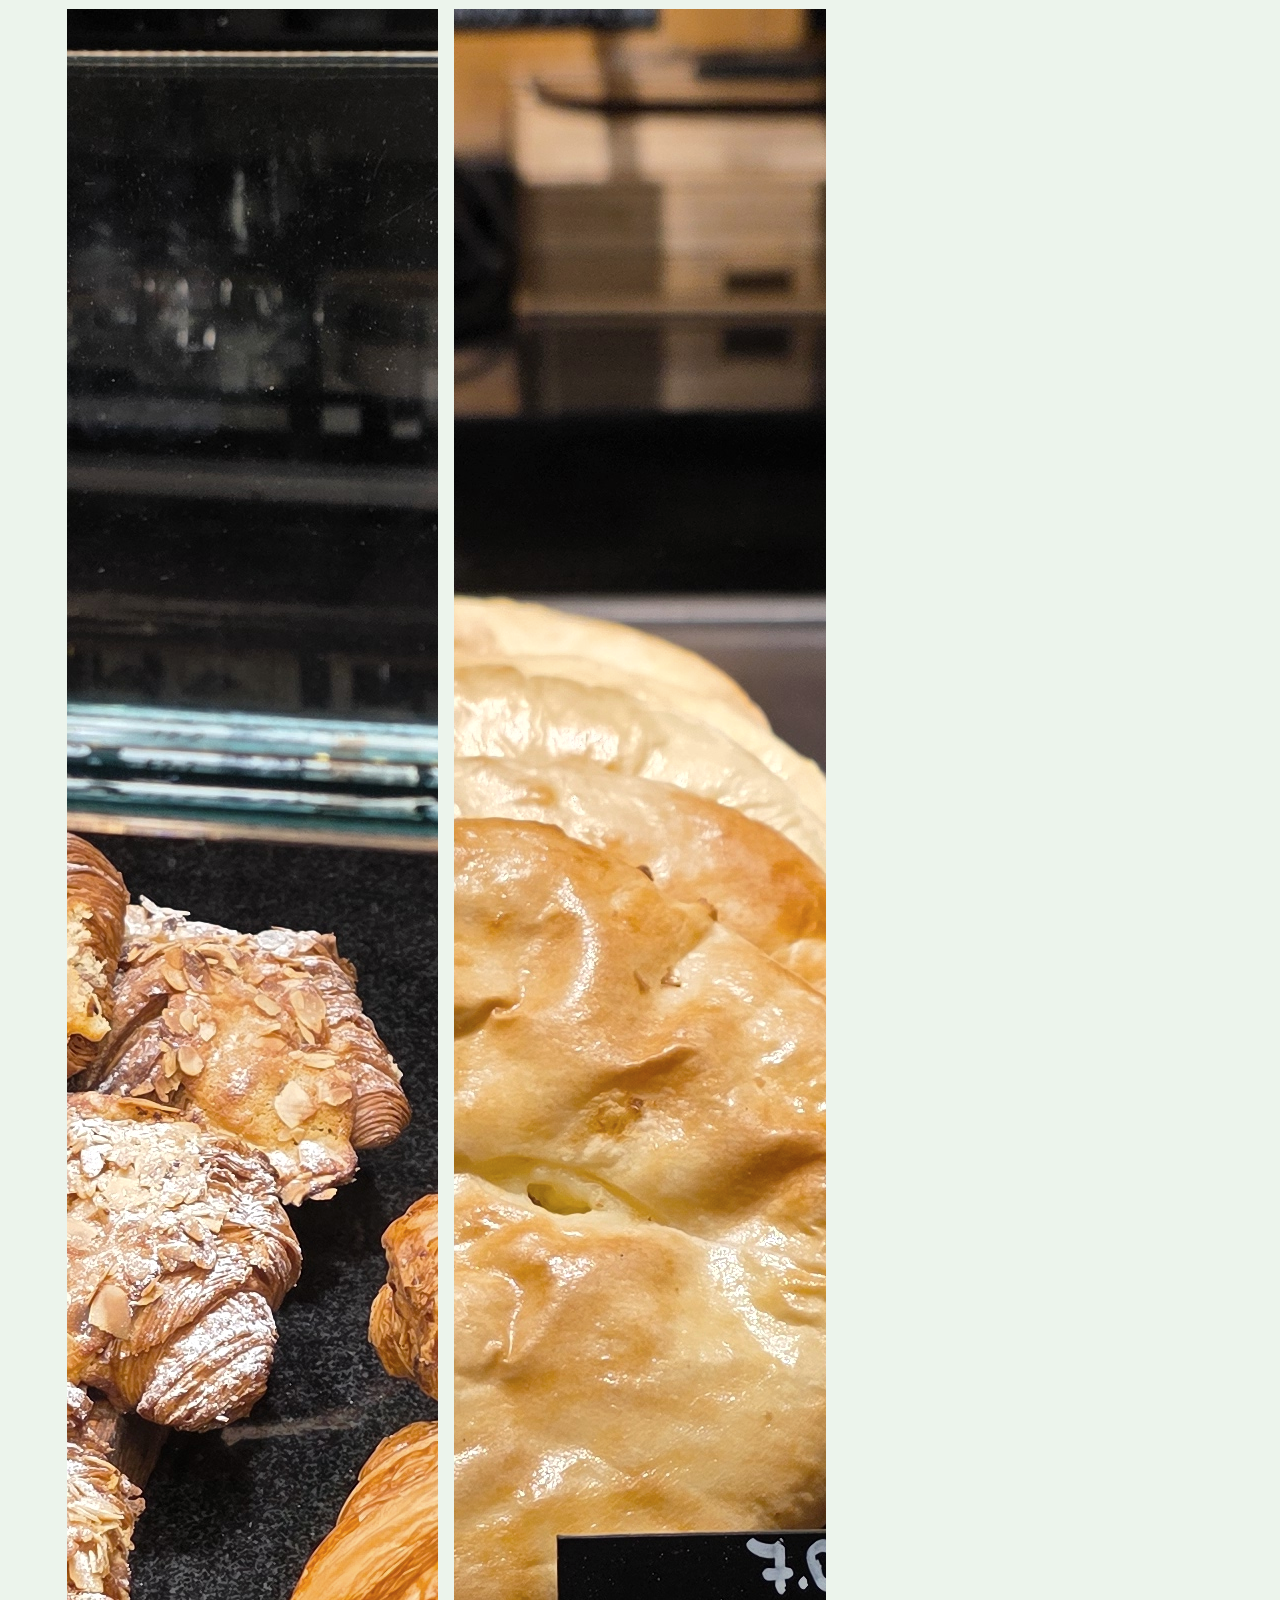
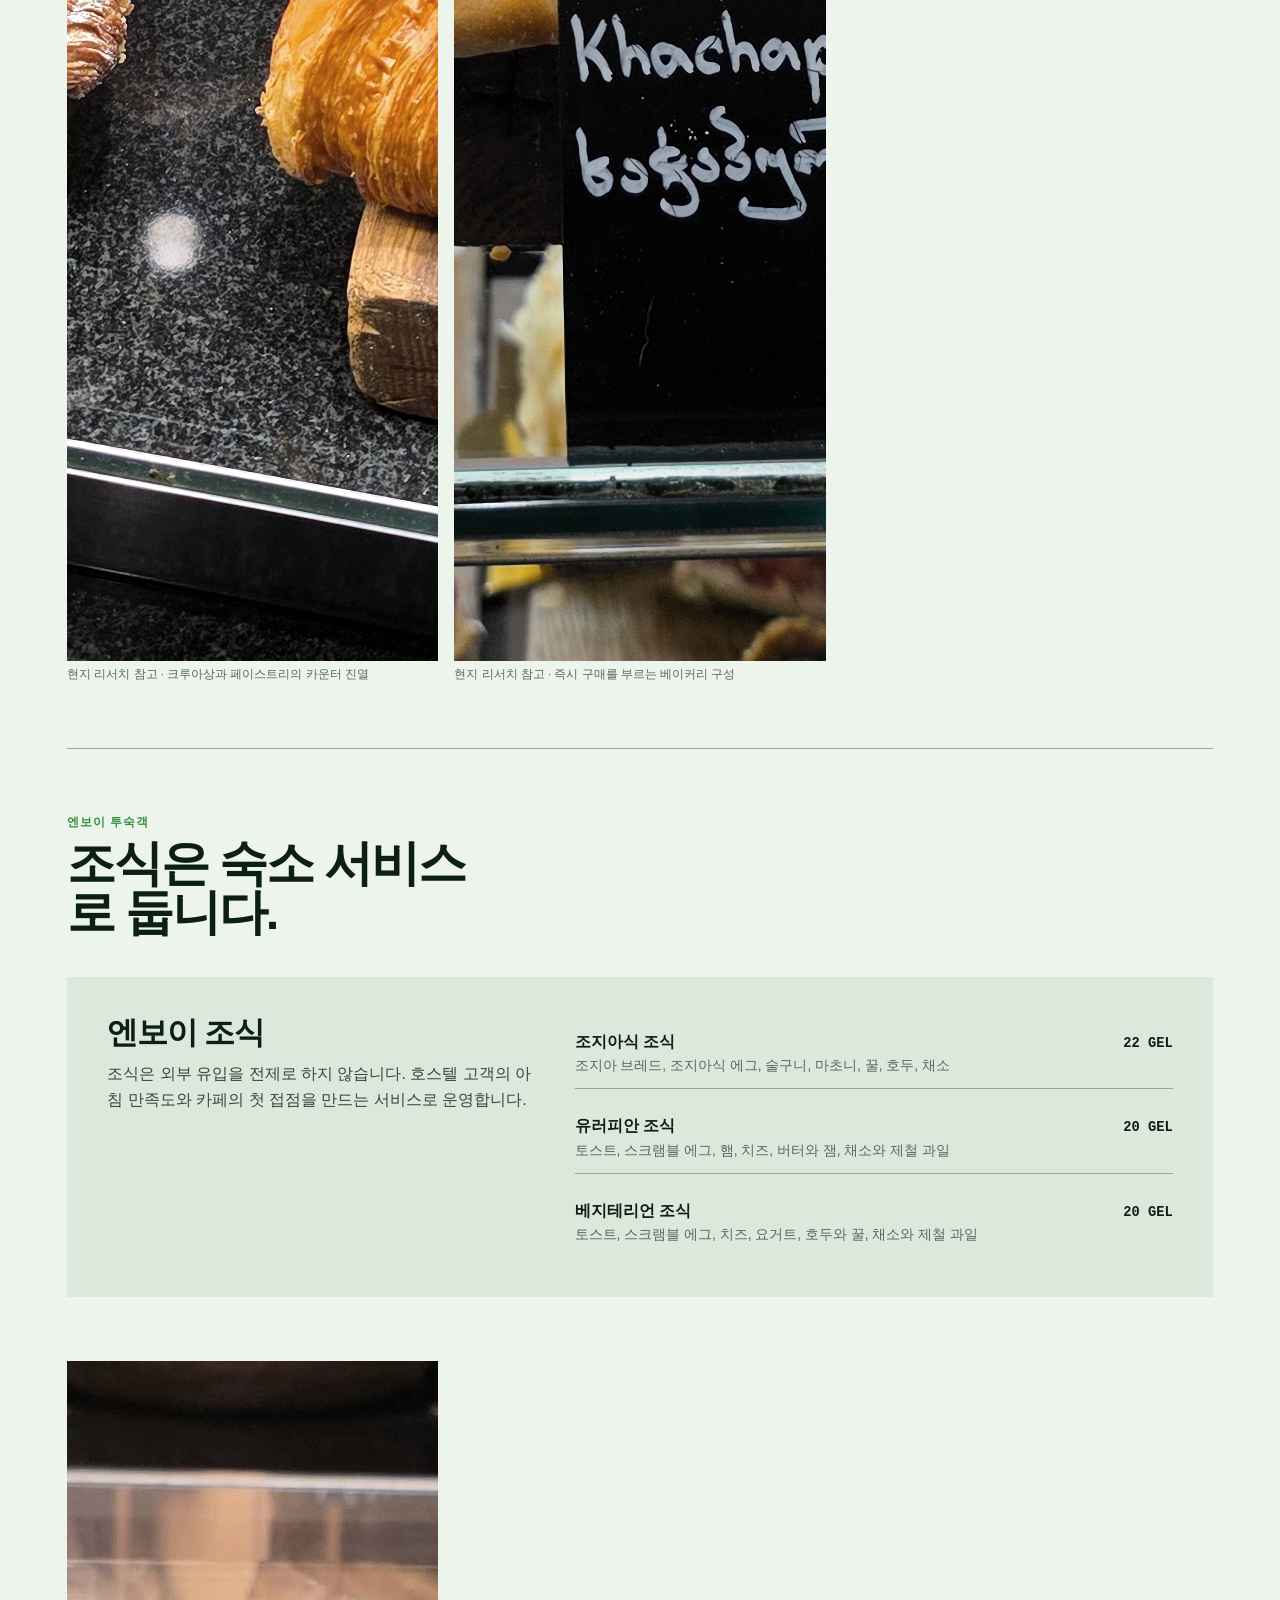
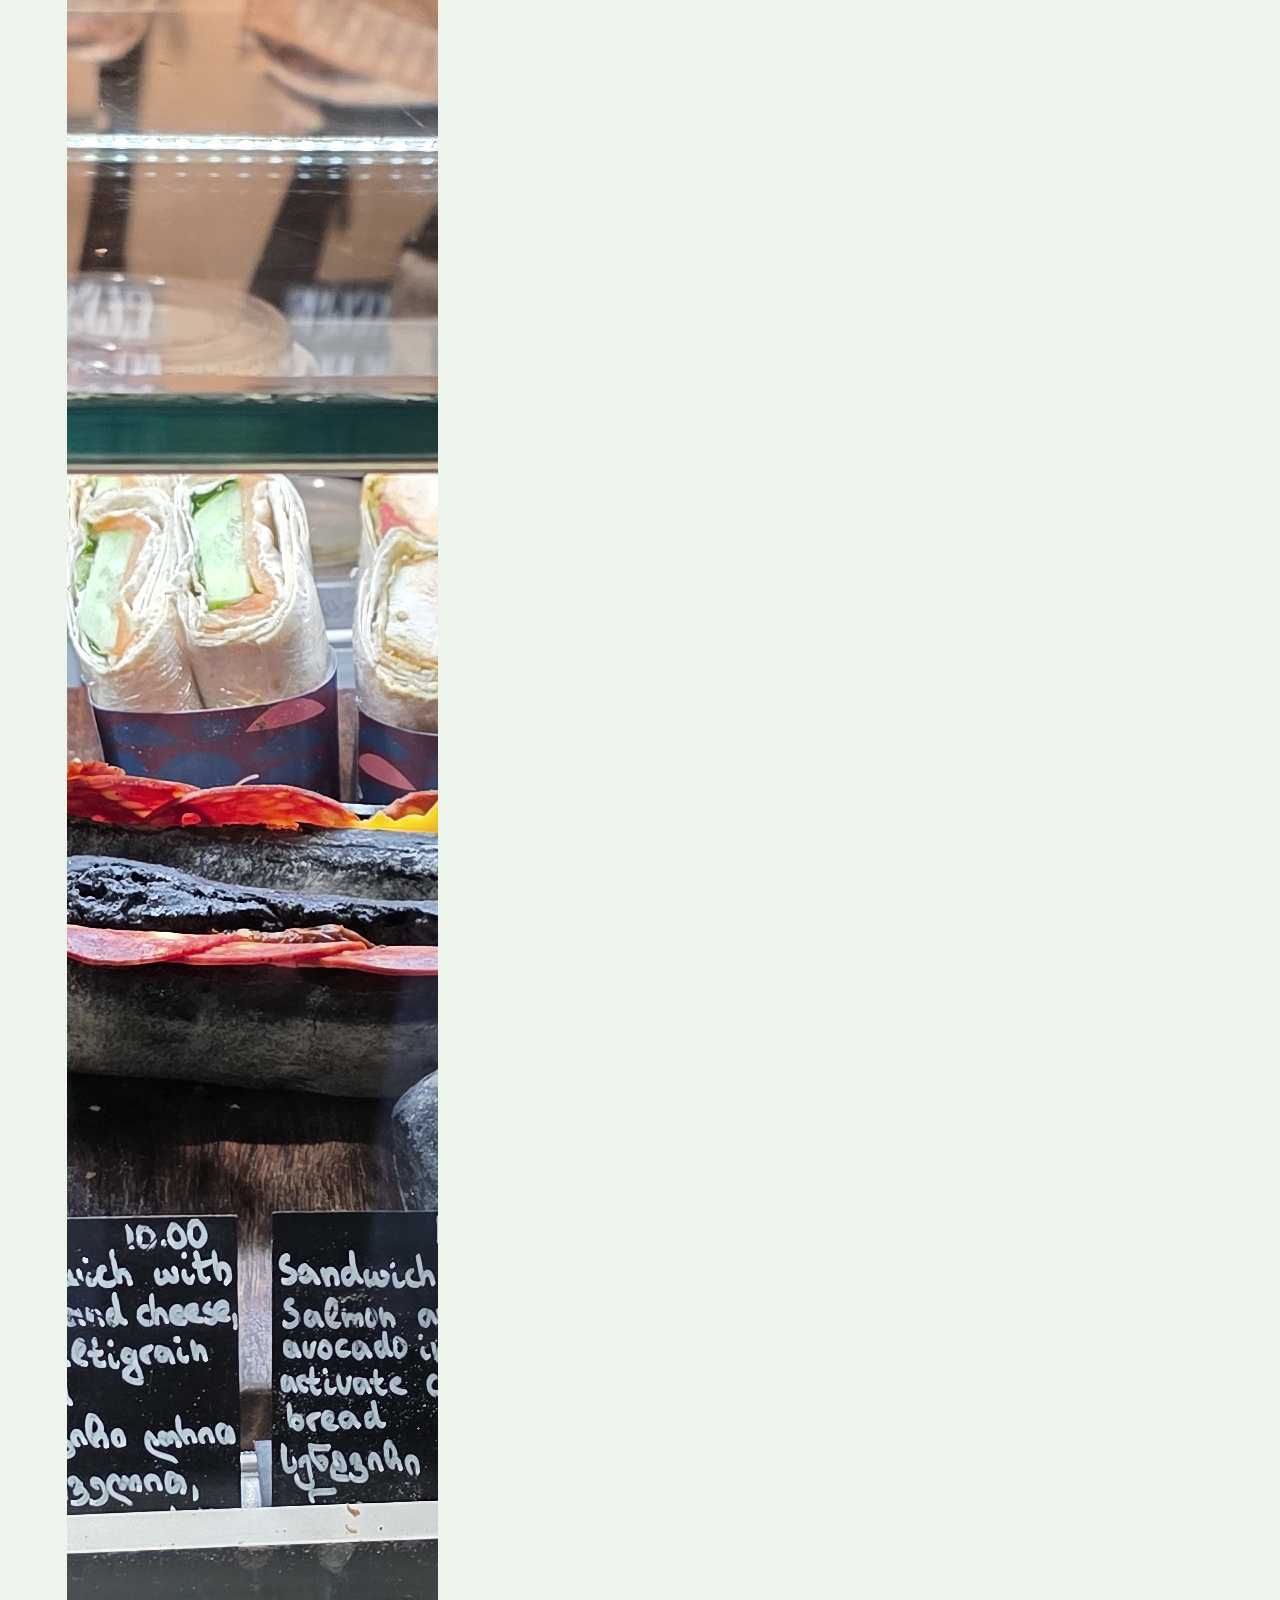
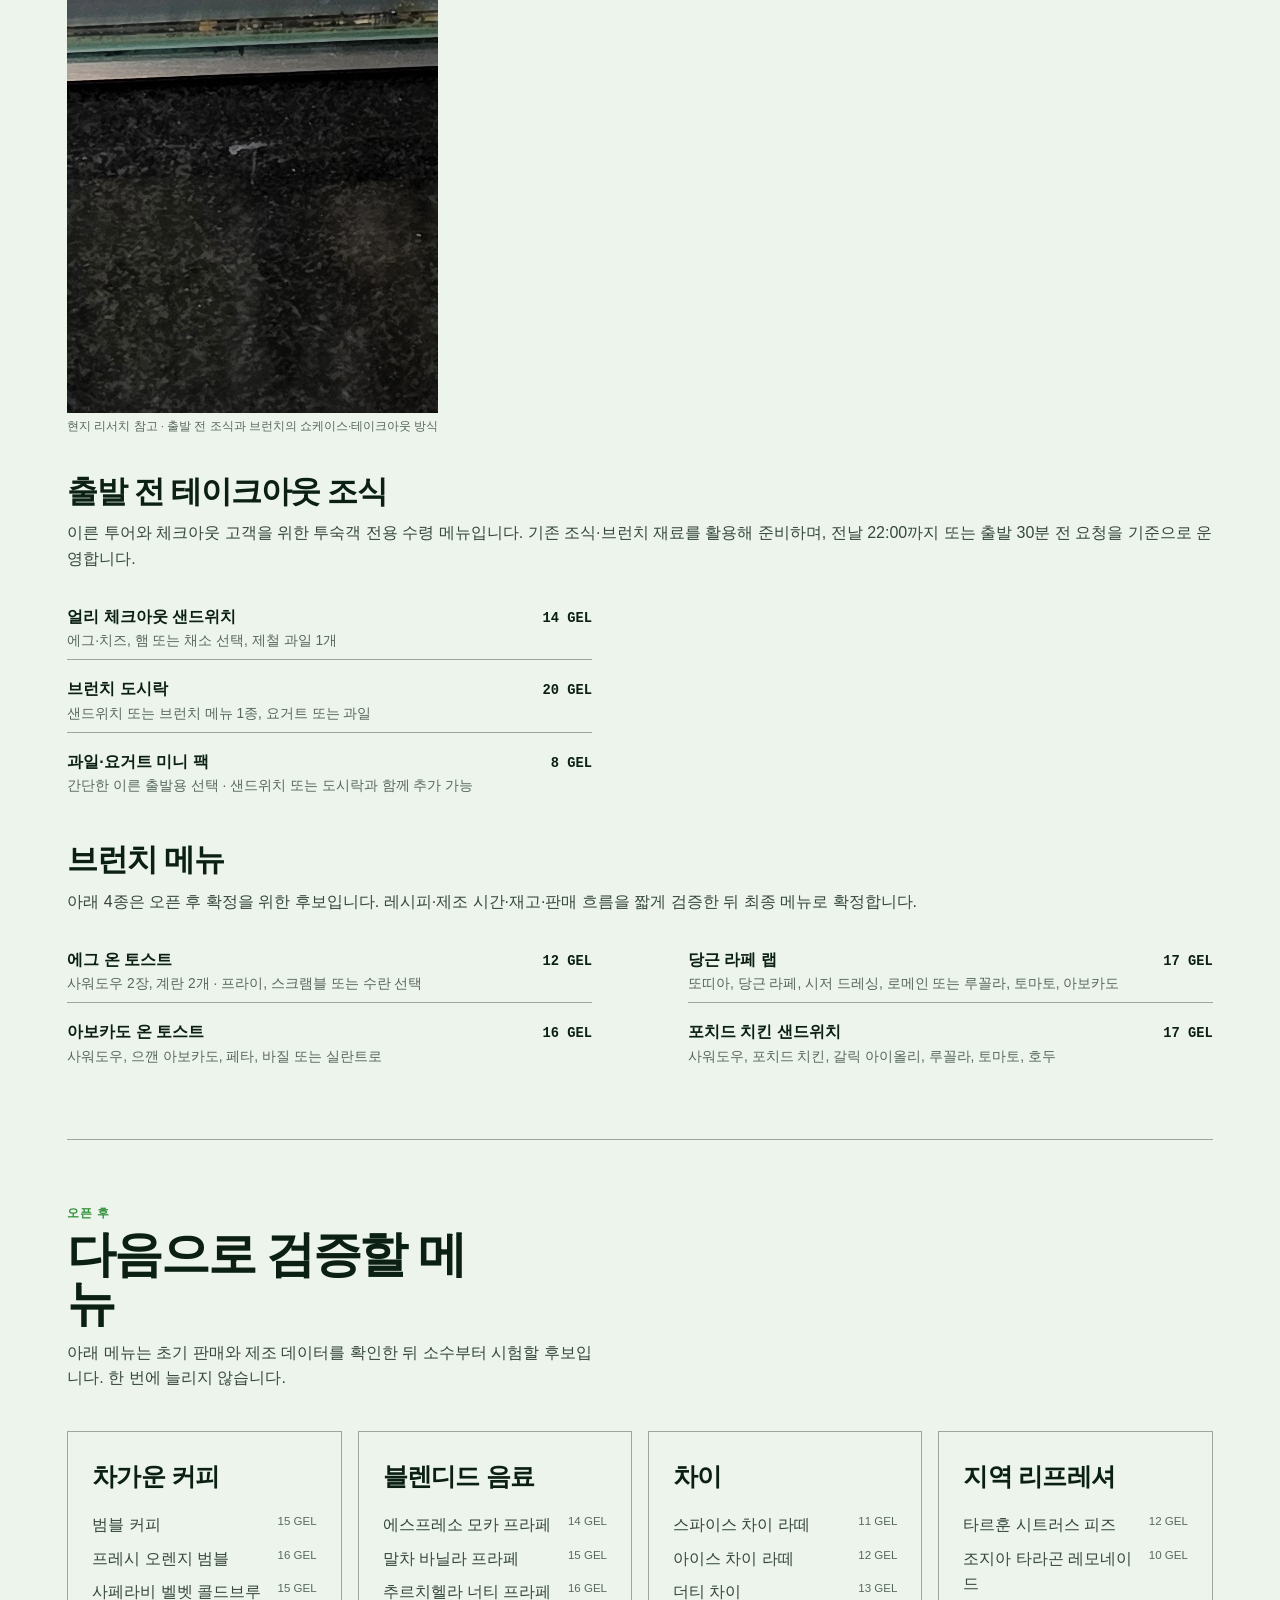
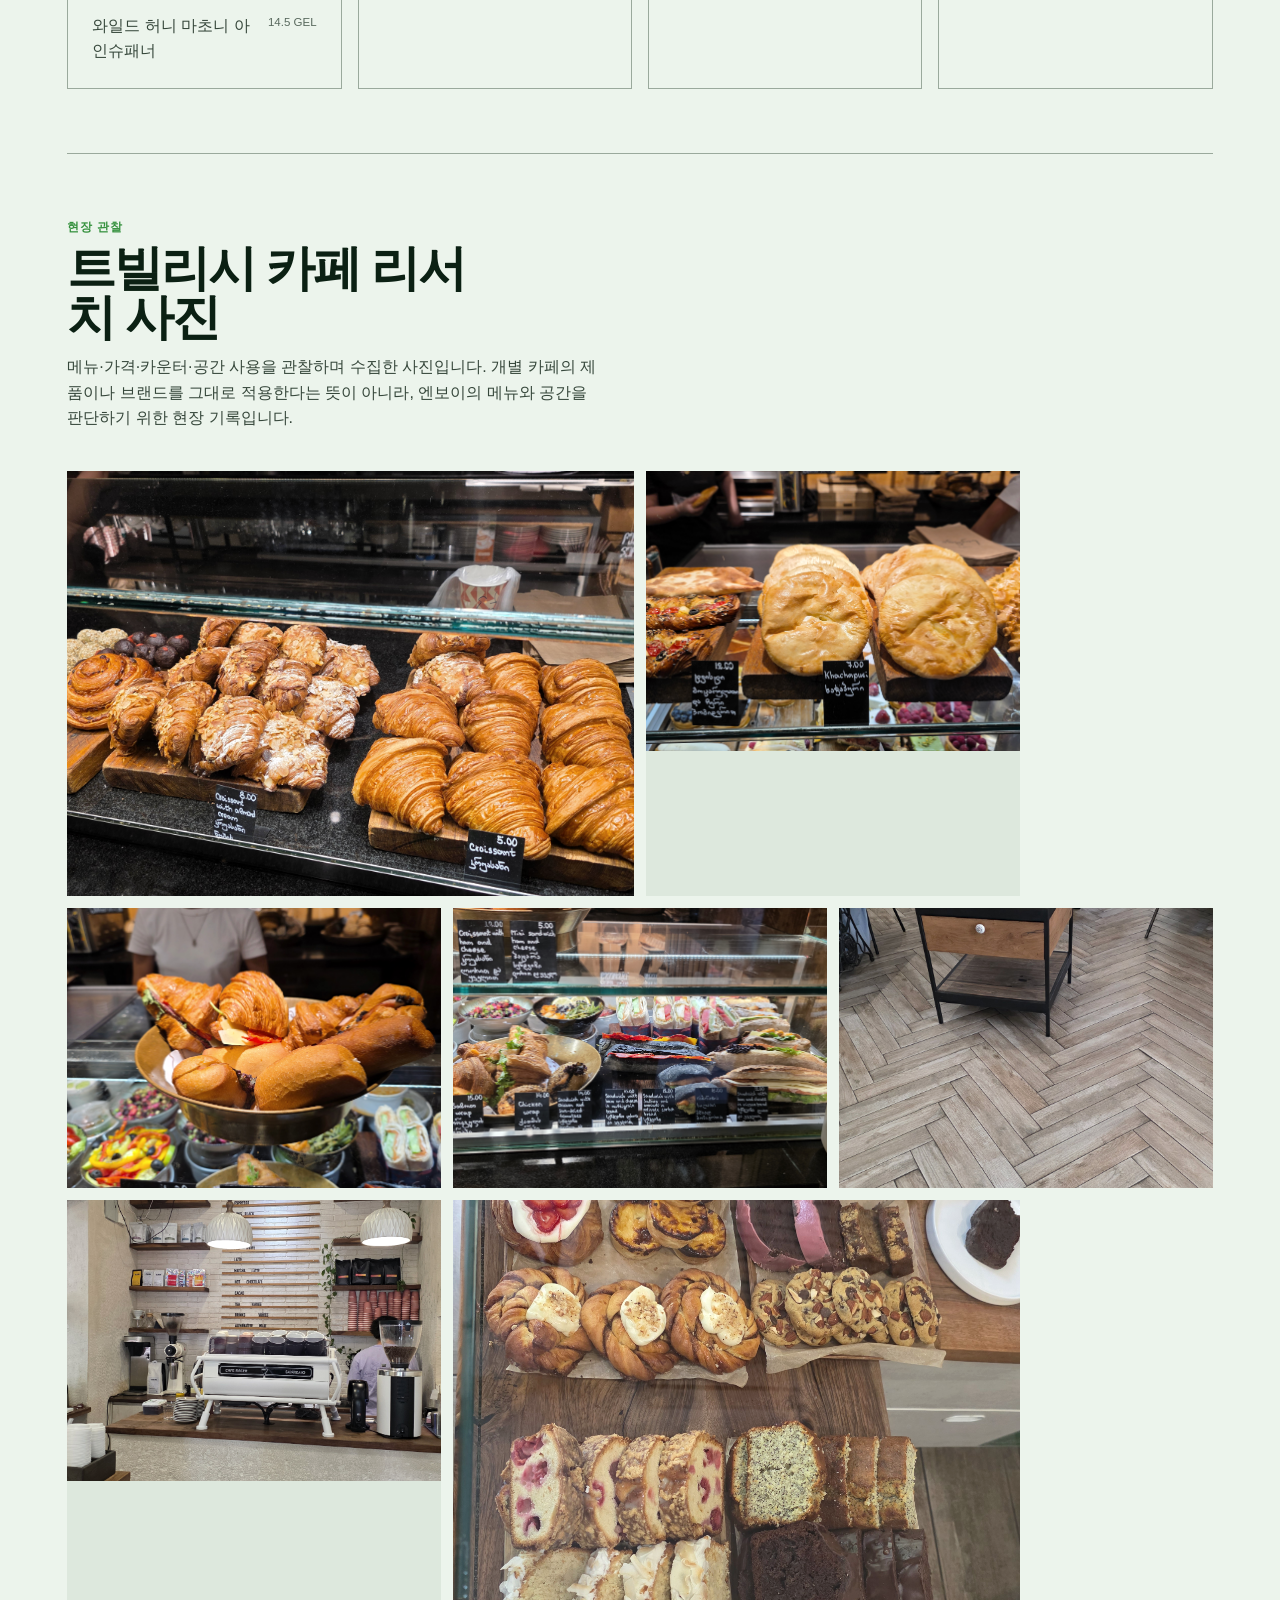
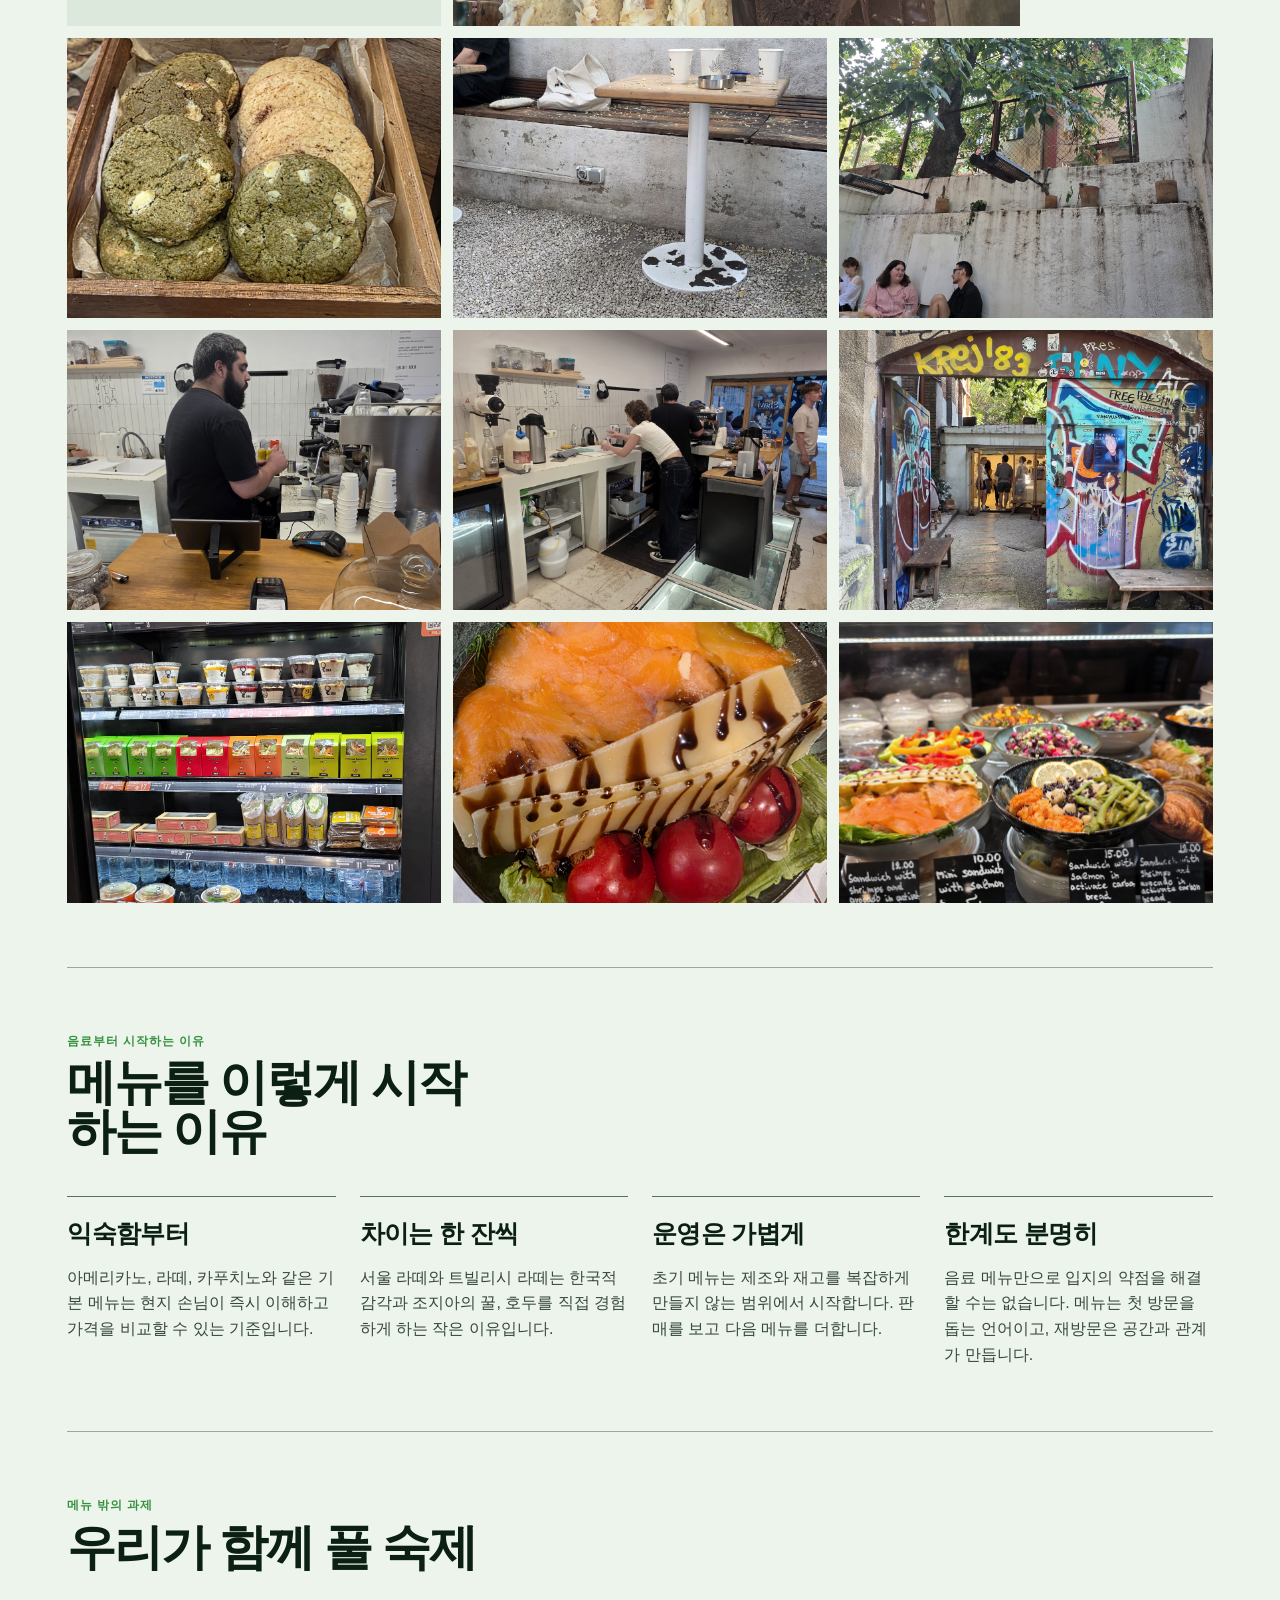
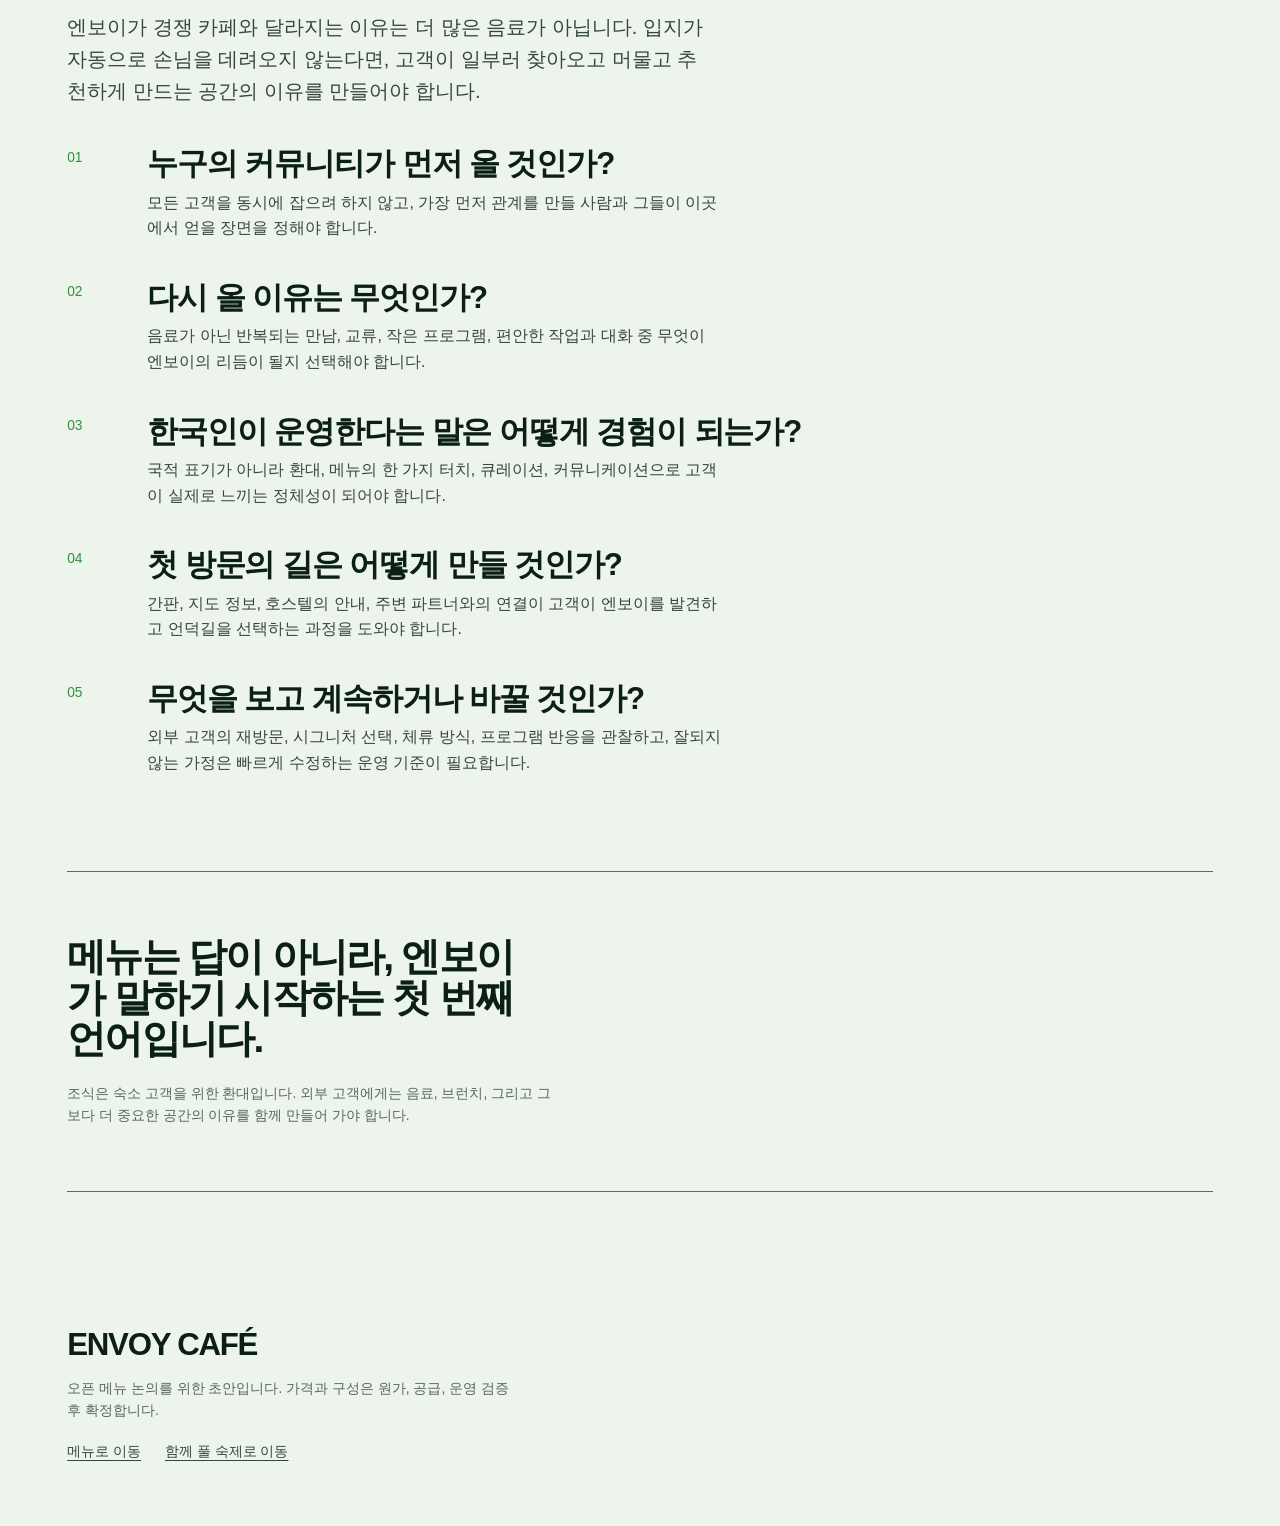
==== commit 0bd2516a: "Apply cafe and rooftop menu feedback" ====
--- a/index.html
+++ b/index.html
@@ -281,6 +281,8 @@
 
     .feature-photo img { display: block; width: 100%; aspect-ratio: 4 / 3; object-fit: cover; filter: saturate(0.78) contrast(1.03); }
 
+    .feature-photo figcaption { margin-top: var(--space-2xs); color: var(--color-muted); font-size: var(--text-xs); }
+
     .breakfast {
       display: grid;
       gap: var(--space-xl);
@@ -420,6 +422,7 @@
     </div>
     <nav class="mast-nav" aria-label="문서 목차">
       <ul>
+        <li><a href="#direction"><span class="lang-ko">기획 방향</span><span class="lang-en">Direction</span></a></li>
         <li><a href="#menu"><span class="lang-ko">메뉴</span><span class="lang-en">Menu</span></a></li>
         <li><a href="#breakfast"><span class="lang-ko">조식과 브런치</span><span class="lang-en">Breakfast and Brunch</span></a></li>
         <li><a href="#next"><span class="lang-ko">다음 메뉴</span><span class="lang-en">Next Menu</span></a></li>
@@ -443,6 +446,20 @@
       </figure>
     </section>
 
+    <section class="section" id="direction" aria-labelledby="direction-title">
+      <div class="section-head">
+        <p class="section-kicker localized" data-ko="BAM 공유용" data-en="For BAM Review">BAM 공유용</p>
+        <h2 id="direction-title" class="localized" data-ko="메뉴 기획 방향과 현장 인사이트" data-en="Menu Direction and Field Insights">메뉴 기획 방향과 현장 인사이트</h2>
+        <p class="section-summary localized" data-ko="엔보이 카페는 ‘음료를 많이 파는 곳’보다, 올드타운에서 머물고 다시 찾을 이유를 만드는 작은 거점이 되어야 합니다. 현지 매장을 방문하며 메뉴·카운터·테이크아웃·좌석 사용을 관찰했고, 그 인사이트를 초기 메뉴의 범위에 반영했습니다." data-en="Envoy Café should be more than a place that sells many drinks: it should be a small Old Town anchor worth staying in and returning to. We observed menus, counters, takeaway, and seating in local cafés, then used those insights to set the opening-menu scope.">엔보이 카페는 ‘음료를 많이 파는 곳’보다, 올드타운에서 머물고 다시 찾을 이유를 만드는 작은 거점이 되어야 합니다. 현지 매장을 방문하며 메뉴·카운터·테이크아웃·좌석 사용을 관찰했고, 그 인사이트를 초기 메뉴의 범위에 반영했습니다.</p>
+      </div>
+      <div class="why-grid">
+        <article class="why-item"><h3 class="localized" data-ko="익숙한 커피, 분명한 가격" data-en="Familiar coffee, clear pricing">익숙한 커피, 분명한 가격</h3><p class="localized" data-ko="현지 고객이 바로 이해하는 커피를 기준으로 두고, 아이스 메뉴는 별도 가격으로 명확히 제시합니다." data-en="Everyday coffee gives local guests an immediate reference point, while iced drinks are priced and listed separately for clarity.">현지 고객이 바로 이해하는 커피를 기준으로 두고, 아이스 메뉴는 별도 가격으로 명확히 제시합니다.</p></article>
+        <article class="why-item"><h3 class="localized" data-ko="카운터는 메뉴판의 일부" data-en="The counter is part of the menu">카운터는 메뉴판의 일부</h3><p class="localized" data-ko="현장에서는 페이스트리·샌드위치·음료가 한눈에 보이는 쇼케이스가 즉시 구매와 테이크아웃을 만듭니다. 그래서 베이커리와 출발 전 조식을 함께 둡니다." data-en="In the field, a visible counter of pastries, sandwiches, and drinks prompted immediate purchases and takeaway. That is why bakery items and early-departure breakfast belong together.">현장에서는 페이스트리·샌드위치·음료가 한눈에 보이는 쇼케이스가 즉시 구매와 테이크아웃을 만듭니다. 그래서 베이커리와 출발 전 조식을 함께 둡니다.</p></article>
+        <article class="why-item"><h3 class="localized" data-ko="시그니처는 적게, 이유는 선명하게" data-en="Few signatures, clear reasons">시그니처는 적게, 이유는 선명하게</h3><p class="localized" data-ko="서울·트빌리시·엔보이 라프는 각각 제공 온도를 명시하고, 한국의 감각과 조지아 재료를 한 잔에서 설명할 수 있게 합니다." data-en="Seoul, Tbilisi, and Envoy RAF each state their serving temperature and give a concise, cup-by-cup expression of Korean sensibility and Georgian ingredients.">서울·트빌리시·엔보이 라프는 각각 제공 온도를 명시하고, 한국의 감각과 조지아 재료를 한 잔에서 설명할 수 있게 합니다.</p></article>
+        <article class="why-item"><h3 class="localized" data-ko="브런치는 검증 후 확정" data-en="Brunch is confirmed after testing">브런치는 검증 후 확정</h3><p class="localized" data-ko="조식은 투숙객 서비스로 우선 운영하고, 브런치 4종은 제조 시간·재고·판매 흐름을 확인한 뒤 확정합니다." data-en="Breakfast operates first as a guest service; the four brunch items are confirmed only after validating prep time, inventory, and sales flow.">조식은 투숙객 서비스로 우선 운영하고, 브런치 4종은 제조 시간·재고·판매 흐름을 확인한 뒤 확정합니다.</p></article>
+      </div>
+    </section>
+
     <section class="section" id="menu" aria-labelledby="menu-title">
       <div class="section-head">
         <p class="section-kicker localized" data-ko="오픈 메뉴" data-en="Opening Menu">오픈 메뉴</p>
@@ -451,25 +468,26 @@
       </div>
 
       <div class="menu-spread">
-        <section class="menu-group" aria-labelledby="hot-coffee">
-          <h3 id="hot-coffee" class="localized" data-ko="따뜻한 커피" data-en="Hot Coffee">따뜻한 커피</h3>
+        <section class="menu-group" aria-labelledby="coffee-title">
+          <h3 id="coffee-title" class="localized" data-ko="커피" data-en="Coffee">커피</h3>
           <ul class="menu-list">
-            <li class="menu-item"><span class="bilingual"><span class="ko">에스프레소</span><span class="en">Espresso</span></span><span class="price">6 GEL</span></li>
-            <li class="menu-item"><span class="bilingual"><span class="ko">아메리카노</span><span class="en">Americano</span></span><span class="price">8 GEL</span></li>
-            <li class="menu-item"><span class="bilingual"><span class="ko">카푸치노</span><span class="en">Cappuccino</span></span><span class="price">10 GEL</span></li>
-            <li class="menu-item"><span class="bilingual"><span class="ko">플랫 화이트</span><span class="en">Flat White</span></span><span class="price">11 GEL</span></li>
-            <li class="menu-item"><span class="bilingual"><span class="ko">카페 라떼</span><span class="en">Latte</span></span><span class="price">10 GEL</span></li>
+            <li class="menu-item"><span><span class="bilingual"><span class="ko">에스프레소</span><span class="en">Espresso</span></span><span class="item-desc"><span class="lang-ko">짧고 진한 더블 샷</span><span class="lang-en">A short, concentrated double shot</span></span></span><span class="price">6 GEL</span></li>
+            <li class="menu-item"><span><span class="bilingual"><span class="ko">아메리카노</span><span class="en">Americano</span></span><span class="item-desc"><span class="lang-ko">에스프레소에 뜨거운 물을 더한 깔끔한 커피</span><span class="lang-en">Clean espresso coffee with hot water</span></span></span><span class="price">8 GEL</span></li>
+            <li class="menu-item"><span><span class="bilingual"><span class="ko">아이스 아메리카노</span><span class="en">Iced Americano</span></span><span class="item-desc"><span class="lang-ko">얼음 위에 내린 산뜻한 에스프레소 커피</span><span class="lang-en">Fresh espresso coffee served over ice</span></span></span><span class="price">9 GEL</span></li>
+            <li class="menu-item"><span><span class="bilingual"><span class="ko">카푸치노</span><span class="en">Cappuccino</span></span><span class="item-desc"><span class="lang-ko">에스프레소와 부드러운 우유 거품</span><span class="lang-en">Espresso finished with soft milk foam</span></span></span><span class="price">10 GEL</span></li>
+            <li class="menu-item"><span><span class="bilingual"><span class="ko">플랫 화이트</span><span class="en">Flat White</span></span><span class="item-desc"><span class="lang-ko">진한 커피감과 얇은 마이크로폼</span><span class="lang-en">A stronger coffee profile with thin microfoam</span></span></span><span class="price">11 GEL</span></li>
+            <li class="menu-item"><span><span class="bilingual"><span class="ko">카페 라떼</span><span class="en">Caffè Latte</span></span><span class="item-desc"><span class="lang-ko">에스프레소와 따뜻한 우유의 균형</span><span class="lang-en">A balanced espresso-and-steamed-milk coffee</span></span></span><span class="price">10 GEL</span></li>
+            <li class="menu-item"><span><span class="bilingual"><span class="ko">아이스 라떼</span><span class="en">Iced Latte</span></span><span class="item-desc"><span class="lang-ko">우유와 에스프레소를 차갑고 부드럽게</span><span class="lang-en">Milk and espresso, cold and smooth</span></span></span><span class="price">11 GEL</span></li>
+            <li class="menu-item"><span><span class="bilingual"><span class="ko">에스프레소 토닉</span><span class="en">Espresso Tonic</span></span><span class="item-desc"><span class="lang-ko">토닉의 청량감과 에스프레소의 쌉쌀함</span><span class="lang-en">Bright tonic with the bittersweet edge of espresso</span></span></span><span class="price">12 GEL</span></li>
           </ul>
         </section>
 
-        <section class="menu-group" aria-labelledby="iced-coffee">
-          <h3 id="iced-coffee" class="localized" data-ko="차가운 커피와 시그니처" data-en="Iced Coffee and Signatures">차가운 커피와 시그니처</h3>
+        <section class="menu-group" aria-labelledby="signature-title">
+          <h3 id="signature-title" class="localized" data-ko="시그니처" data-en="Signatures">시그니처</h3>
           <ul class="menu-list">
-            <li class="menu-item"><span class="bilingual"><span class="ko">아이스 라떼</span><span class="en">Iced Latte</span></span><span class="price">11 GEL</span></li>
-            <li class="menu-item"><span class="bilingual"><span class="ko">에스프레소 토닉</span><span class="en">Espresso Tonic</span></span><span class="price">12 GEL</span></li>
-            <li class="menu-item"><span><span class="bilingual"><span class="ko">서울 라떼</span><span class="en">Seoul Latte</span></span><span class="item-desc"><span class="lang-ko">한국식 달고나 라떼 스타일</span><span class="lang-en">Korean-style dalgona latte</span></span></span><span class="price">12 GEL</span></li>
-            <li class="menu-item"><span><span class="bilingual"><span class="ko">트빌리시 라떼</span><span class="en">Tbilisi Latte</span></span><span class="item-desc"><span class="lang-ko">에스프레소, 우유, 스페셜 크림, 조지아 꿀, 호두 분태</span><span class="lang-en">Espresso, milk, special cream, Georgian honey, walnut</span></span></span><span class="price">14 GEL</span></li>
-            <li class="menu-item"><span><span class="bilingual"><span class="ko">엔보이 라프</span><span class="en">Envoy RAF</span></span><span class="item-desc"><span class="lang-ko">크림 베이스의 부드러운 커피</span><span class="lang-en">Cream-based coffee</span></span></span><span class="price">14 GEL</span></li>
+            <li class="menu-item"><span><span class="bilingual"><span class="ko">서울 라떼 · 아이스</span><span class="en">Seoul Latte · Iced</span></span><span class="item-desc"><span class="lang-ko">달고나 크림과 우유, 에스프레소로 만든 한국식 달콤한 라떼</span><span class="lang-en">A Korean-style sweet latte with dalgona cream, milk, and espresso</span></span></span><span class="price">12 GEL</span></li>
+            <li class="menu-item"><span><span class="bilingual"><span class="ko">트빌리시 라떼 · 아이스</span><span class="en">Tbilisi Latte · Iced</span></span><span class="item-desc"><span class="lang-ko">에스프레소, 우유, 스페셜 크림, 조지아 꿀과 호두 분태</span><span class="lang-en">Espresso, milk, special cream, Georgian honey, and crushed walnut</span></span></span><span class="price">14 GEL</span></li>
+            <li class="menu-item"><span><span class="bilingual"><span class="ko">엔보이 라프 · 핫 또는 아이스</span><span class="en">Envoy RAF · Hot or Iced</span></span><span class="item-desc"><span class="lang-ko">에스프레소와 크림을 부드럽게 블렌딩한 디저트 같은 커피</span><span class="lang-en">A dessert-like coffee, softly blended with espresso and cream</span></span></span><span class="price">14 GEL</span></li>
           </ul>
         </section>
       </div>
@@ -492,20 +510,20 @@
         <section class="menu-group" aria-labelledby="noncoffee-hot">
           <h3 id="noncoffee-hot" class="localized" data-ko="따뜻한 음료" data-en="Hot">따뜻한 음료</h3>
           <ul class="menu-list">
-            <li class="menu-item"><span class="bilingual"><span class="ko">말차 라떼</span><span class="en">Matcha Latte</span></span><span class="price">12 GEL</span></li>
-            <li class="menu-item"><span class="bilingual"><span class="ko">핫 초콜릿</span><span class="en">Hot Chocolate</span></span><span class="price">10 GEL</span></li>
-            <li class="menu-item"><span class="bilingual"><span class="ko">루즈 리프 티</span><span class="en">Loose Leaf Tea</span></span><span class="price">7 GEL</span></li>
-            <li class="menu-item"><span><span class="bilingual"><span class="ko">티벳 차</span><span class="en">Tibet Tea</span></span><span class="item-desc"><span class="lang-ko">시판 티백과 뜨거운 물</span><span class="lang-en">Packaged tea bag served with hot water</span></span></span><span class="price">6 GEL</span></li>
+            <li class="menu-item"><span><span class="bilingual"><span class="ko">말차 라떼</span><span class="en">Matcha Latte</span></span><span class="item-desc"><span class="lang-ko">말차의 쌉쌀함과 부드러운 우유</span><span class="lang-en">Earthy matcha balanced with smooth milk</span></span></span><span class="price">12 GEL</span></li>
+            <li class="menu-item"><span><span class="bilingual"><span class="ko">핫 초콜릿</span><span class="en">Hot Chocolate</span></span><span class="item-desc"><span class="lang-ko">진한 초콜릿과 따뜻한 우유</span><span class="lang-en">Rich chocolate with warm milk</span></span></span><span class="price">10 GEL</span></li>
+            <li class="menu-item"><span><span class="bilingual"><span class="ko">티 셀렉션</span><span class="en">Tea Selection</span></span><span class="item-desc"><span class="lang-ko">얼그레이, 카모마일, 페퍼민트 중 선택</span><span class="lang-en">Choose Earl Grey, chamomile, or peppermint</span></span></span><span class="price">7 GEL</span></li>
+            <li class="menu-item"><span><span class="bilingual"><span class="ko">티베트 차</span><span class="en">Tibetan Tea</span></span><span class="item-desc"><span class="lang-ko">향신료가 은은한 따뜻한 차</span><span class="lang-en">A warm tea with a gentle spiced character</span></span></span><span class="price">6 GEL</span></li>
           </ul>
         </section>
 
         <section class="menu-group" aria-labelledby="noncoffee-cold">
           <h3 id="noncoffee-cold" class="localized" data-ko="차가운 음료와 생과일 주스" data-en="Iced Drinks and Fresh Juice">차가운 음료와 생과일 주스</h3>
           <ul class="menu-list">
-            <li class="menu-item"><span class="bilingual"><span class="ko">아이스 말차 라떼</span><span class="en">Iced Matcha Latte</span></span><span class="price">13 GEL</span></li>
-            <li class="menu-item"><span class="bilingual"><span class="ko">생오렌지 주스</span><span class="en">Fresh Orange Juice</span></span><span class="price">12 GEL</span></li>
-            <li class="menu-item"><span class="bilingual"><span class="ko">생자몽 주스</span><span class="en">Fresh Grapefruit Juice</span></span><span class="price">14 GEL</span></li>
-            <li class="menu-item"><span class="bilingual"><span class="ko">생사과 또는 당근 주스</span><span class="en">Fresh Apple or Carrot Juice</span></span><span class="price">12 GEL</span></li>
+            <li class="menu-item"><span><span class="bilingual"><span class="ko">아이스 말차 라떼</span><span class="en">Iced Matcha Latte</span></span><span class="item-desc"><span class="lang-ko">차갑고 부드럽게 즐기는 말차와 우유</span><span class="lang-en">Matcha and milk, cold and smooth</span></span></span><span class="price">13 GEL</span></li>
+            <li class="menu-item"><span><span class="bilingual"><span class="ko">생오렌지 주스</span><span class="en">Fresh Orange Juice</span></span><span class="item-desc"><span class="lang-ko">갓 짜낸 오렌지의 산뜻한 단맛</span><span class="lang-en">Fresh-squeezed orange with bright sweetness</span></span></span><span class="price">12 GEL</span></li>
+            <li class="menu-item"><span><span class="bilingual"><span class="ko">생자몽 주스</span><span class="en">Fresh Grapefruit Juice</span></span><span class="item-desc"><span class="lang-ko">자몽의 쌉쌀함과 상큼한 향</span><span class="lang-en">Grapefruit's crisp aroma and pleasant bitterness</span></span></span><span class="price">14 GEL</span></li>
+            <li class="menu-item"><span><span class="bilingual"><span class="ko">생사과 또는 당근 주스</span><span class="en">Fresh Apple or Carrot Juice</span></span><span class="item-desc"><span class="lang-ko">당일 상태가 좋은 과일 또는 채소로 준비</span><span class="lang-en">Prepared from the best fruit or vegetables available that day</span></span></span><span class="price">12 GEL</span></li>
           </ul>
           <p class="item-desc localized" data-ko="생과일 주스는 250-300ml 기준이며, 과일 상태에 따라 당일 가능한 품목만 판매합니다. 생수, 탄산수, 시판 음료와 에너지 드링크는 카운터 리테일 상품으로 별도 운영합니다." data-en="Fresh juice is served as 250–300 ml; only fruit in good condition is offered each day. Still water, sparkling water, packaged drinks, and energy drinks are offered separately as counter retail items.">생과일 주스는 250-300ml 기준이며, 과일 상태에 따라 당일 가능한 품목만 판매합니다. 생수, 탄산수, 시판 음료와 에너지 드링크는 카운터 리테일 상품으로 별도 운영합니다.</p>
         </section>
@@ -557,6 +575,10 @@
             <li class="menu-item"><span class="bilingual"><span class="ko">글레이즈드 도넛</span><span class="en">Glazed Donut</span></span><span class="price">6 GEL</span></li>
           </ul>
         </section>
+      </div>
+      <div class="feature-photo-grid" aria-label="디저트와 베이커리 현지 리서치 사진">
+        <figure class="feature-photo"><img src="research/20260821_191510.jpg" width="4000" height="2252" loading="lazy" alt="크루아상과 페이스트리가 진열된 현지 카페 쇼케이스"><figcaption class="localized" data-ko="현지 리서치 참고 · 크루아상과 페이스트리의 카운터 진열" data-en="Field reference · counter display of croissants and pastries">현지 리서치 참고 · 크루아상과 페이스트리의 카운터 진열</figcaption></figure>
+        <figure class="feature-photo"><img src="research/20260821_191500.jpg" width="4000" height="2252" loading="lazy" alt="조지아 베이커리 진열 사진"><figcaption class="localized" data-ko="현지 리서치 참고 · 즉시 구매를 부르는 베이커리 구성" data-en="Field reference · bakery presentation that prompts immediate purchase">현지 리서치 참고 · 즉시 구매를 부르는 베이커리 구성</figcaption></figure>
       </div>
     </section>
 
@@ -576,6 +598,9 @@
           <div class="menu-item"><span><span class="bilingual"><span class="ko">베지테리언 조식</span><span class="en">Vegetarian Breakfast</span></span><span class="item-desc"><span class="lang-ko">토스트, 스크램블 에그, 치즈, 요거트, 호두와 꿀, 채소와 제철 과일</span><span class="lang-en">Toast, scrambled eggs, cheese, yogurt, honey and walnut, vegetables and seasonal fruit</span></span></span><span class="price">20 GEL</span></div>
         </div>
       </div>
+      <div class="feature-photo-grid" aria-label="조식과 테이크아웃 현지 리서치 사진">
+        <figure class="feature-photo"><img src="research/20260821_191434.jpg" width="4000" height="2252" loading="lazy" alt="샌드위치와 랩이 진열된 현지 카페 쇼케이스"><figcaption class="localized" data-ko="현지 리서치 참고 · 출발 전 조식과 브런치의 쇼케이스·테이크아웃 방식" data-en="Field reference · showcase and takeaway format for early breakfast and brunch">현지 리서치 참고 · 출발 전 조식과 브런치의 쇼케이스·테이크아웃 방식</figcaption></figure>
+      </div>
       <div class="brunch-note" id="to-go">
         <h3 class="localized" data-ko="출발 전 테이크아웃 조식" data-en="Early Departure To-Go">출발 전 테이크아웃 조식</h3>
         <p class="localized" data-ko="이른 투어와 체크아웃 고객을 위한 투숙객 전용 수령 메뉴입니다. 기존 조식·브런치 재료를 활용해 준비하며, 전날 22:00까지 또는 출발 30분 전 요청을 기준으로 운영합니다." data-en="A guest-only pickup menu for early tours and check-outs. It uses the same breakfast and brunch ingredients and is prepared on request by 22:00 the night before or 30 minutes before departure.">이른 투어와 체크아웃 고객을 위한 투숙객 전용 수령 메뉴입니다. 기존 조식·브런치 재료를 활용해 준비하며, 전날 22:00까지 또는 출발 30분 전 요청을 기준으로 운영합니다.</p>
@@ -589,7 +614,7 @@
       </div>
       <div class="brunch-note">
         <h3 class="localized" data-ko="브런치 메뉴" data-en="Brunch Menu">브런치 메뉴</h3>
-        <p class="localized" data-ko="최종 레시피 카드 기준으로 확정한 엔보이 브런치 4종입니다." data-en="Envoy's four-item brunch menu, confirmed from the final recipe cards.">최종 레시피 카드 기준으로 확정한 엔보이 브런치 4종입니다.</p>
+        <p class="localized" data-ko="아래 4종은 오픈 후 확정을 위한 후보입니다. 레시피·제조 시간·재고·판매 흐름을 짧게 검증한 뒤 최종 메뉴로 확정합니다." data-en="The four items below are candidates to confirm after opening. We will validate recipe, prep time, inventory, and sales flow in a short test before locking the final brunch menu.">아래 4종은 오픈 후 확정을 위한 후보입니다. 레시피·제조 시간·재고·판매 흐름을 짧게 검증한 뒤 최종 메뉴로 확정합니다.</p>
         <div class="brunch-menu">
           <div class="menu-list" role="list" aria-label="브런치 메뉴 1">
             <div class="menu-item" role="listitem"><span><span class="bilingual"><span class="ko">에그 온 토스트</span><span class="en">Egg on Toast</span></span><span class="item-desc"><span class="lang-ko">사워도우 2장, 계란 2개 · 프라이, 스크램블 또는 수란 선택</span><span class="lang-en">Two slices of sourdough and two eggs, fried, scrambled or poached</span></span></span><span class="price">12 GEL</span></div>
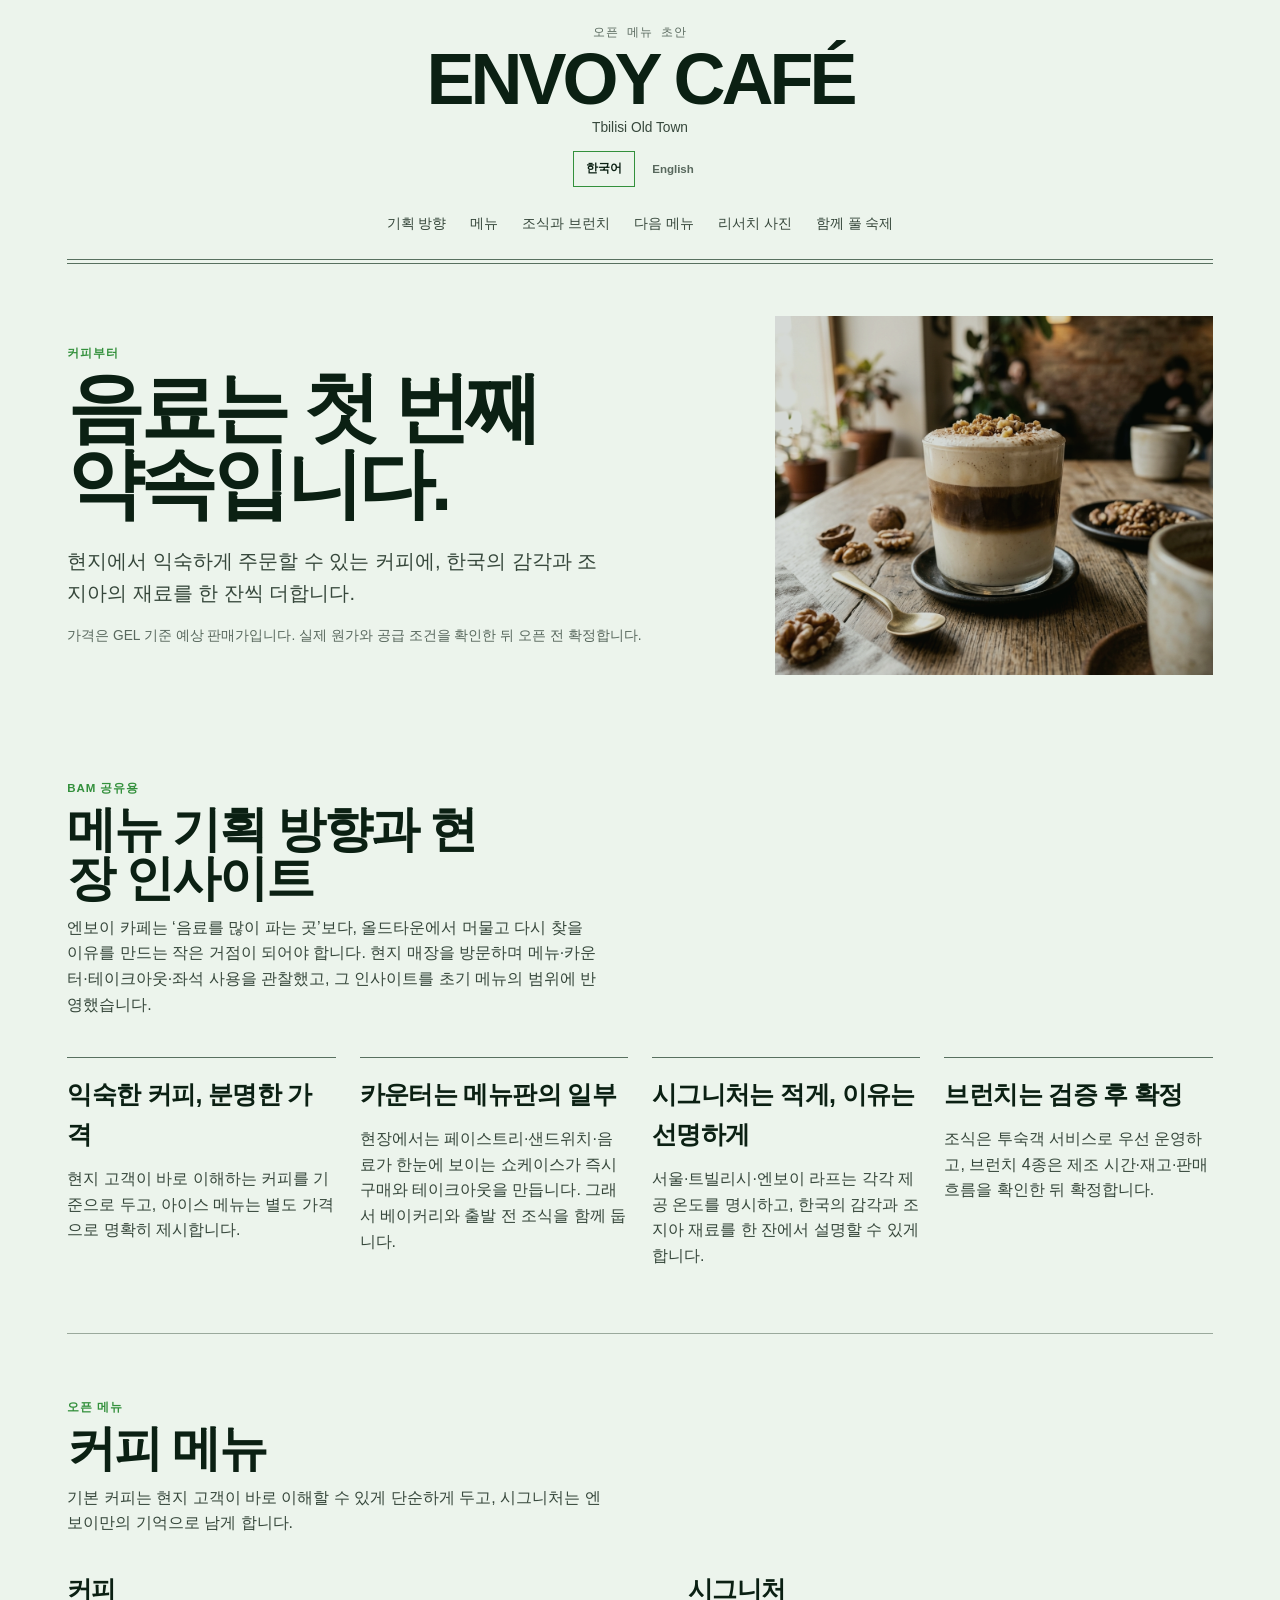
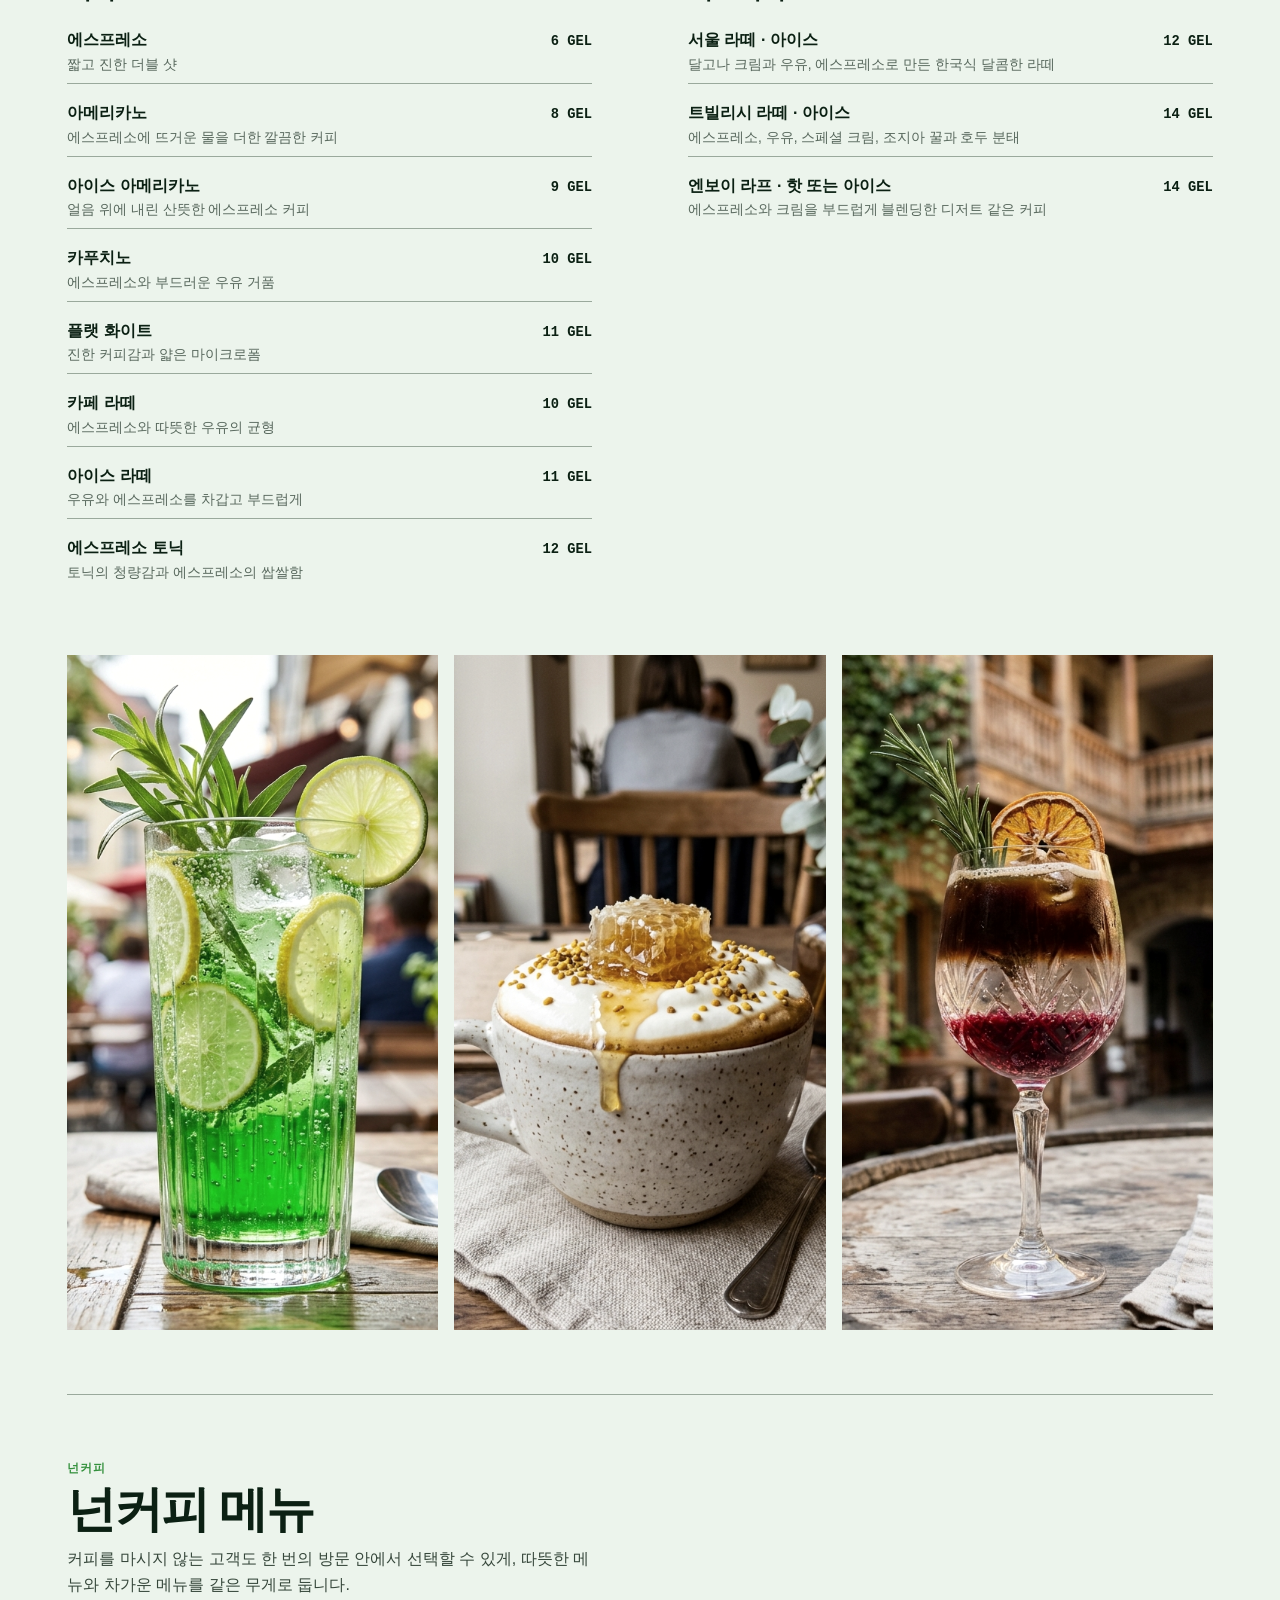
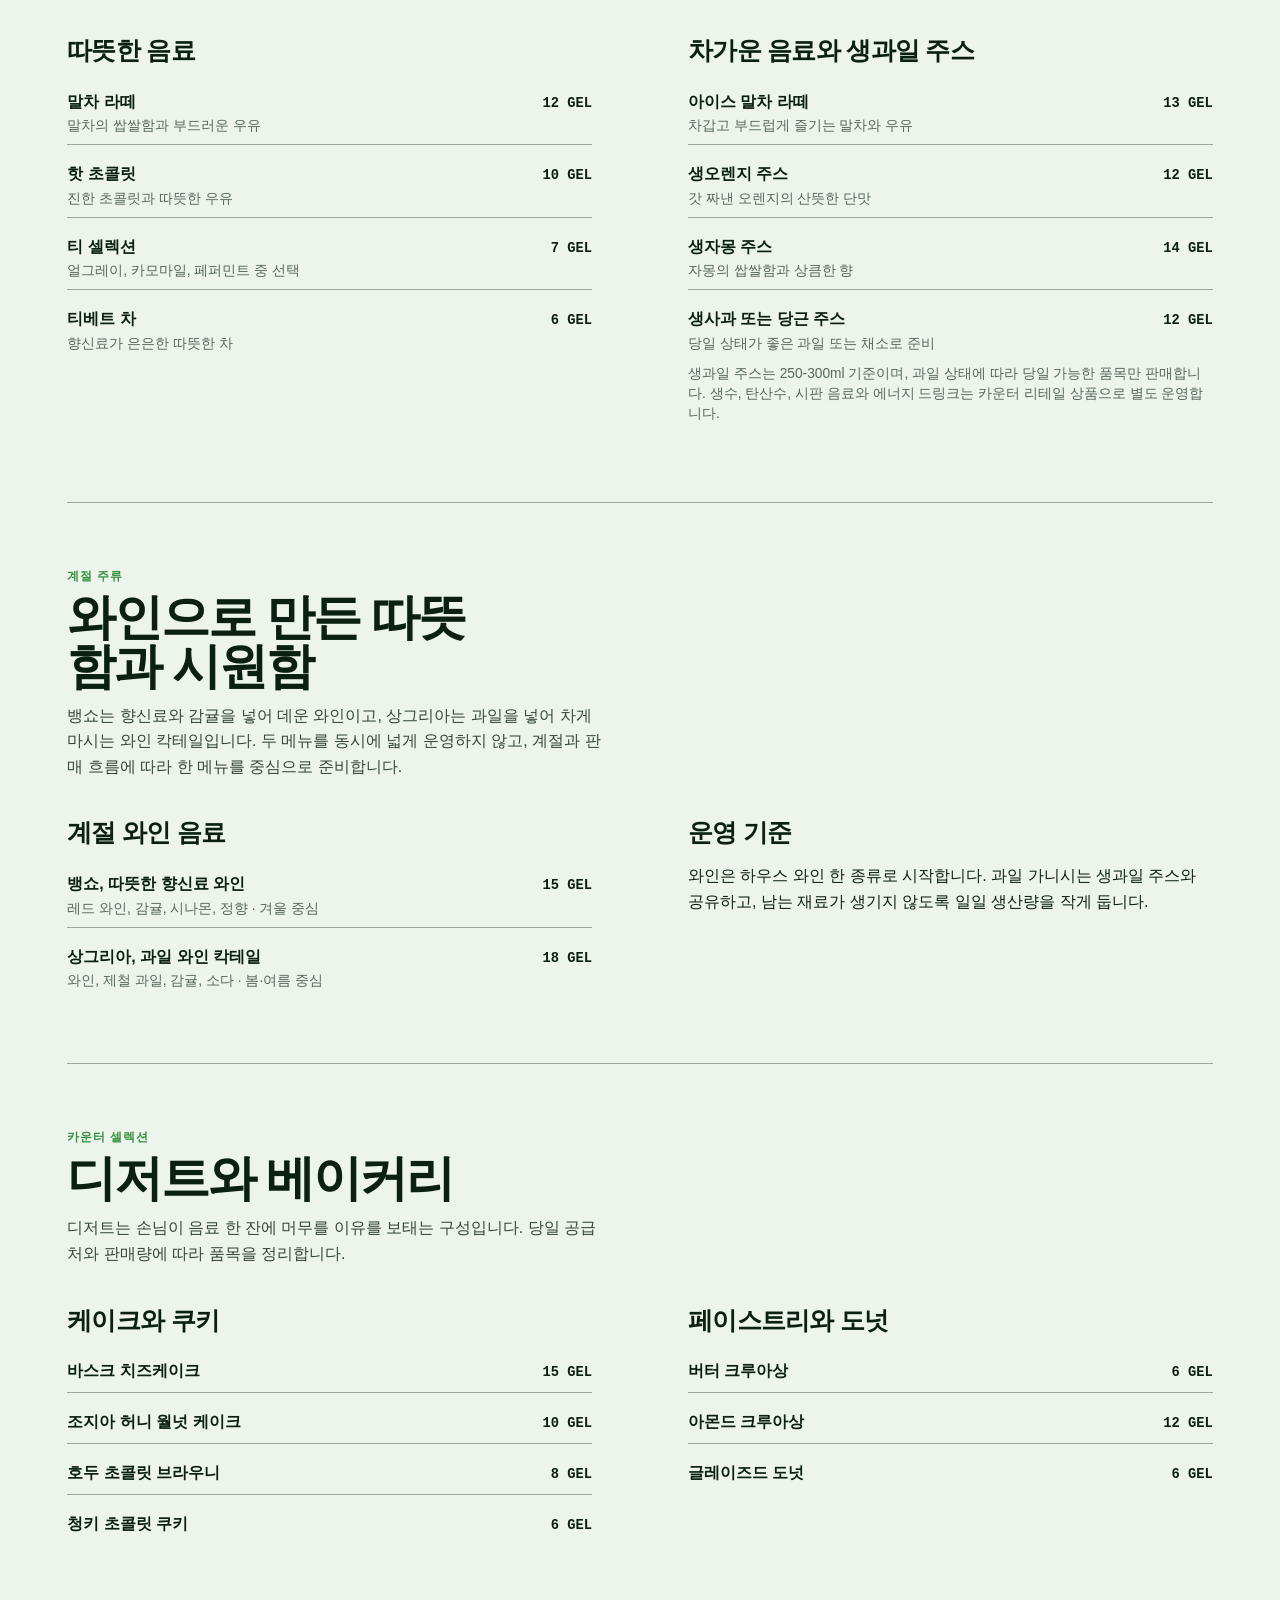
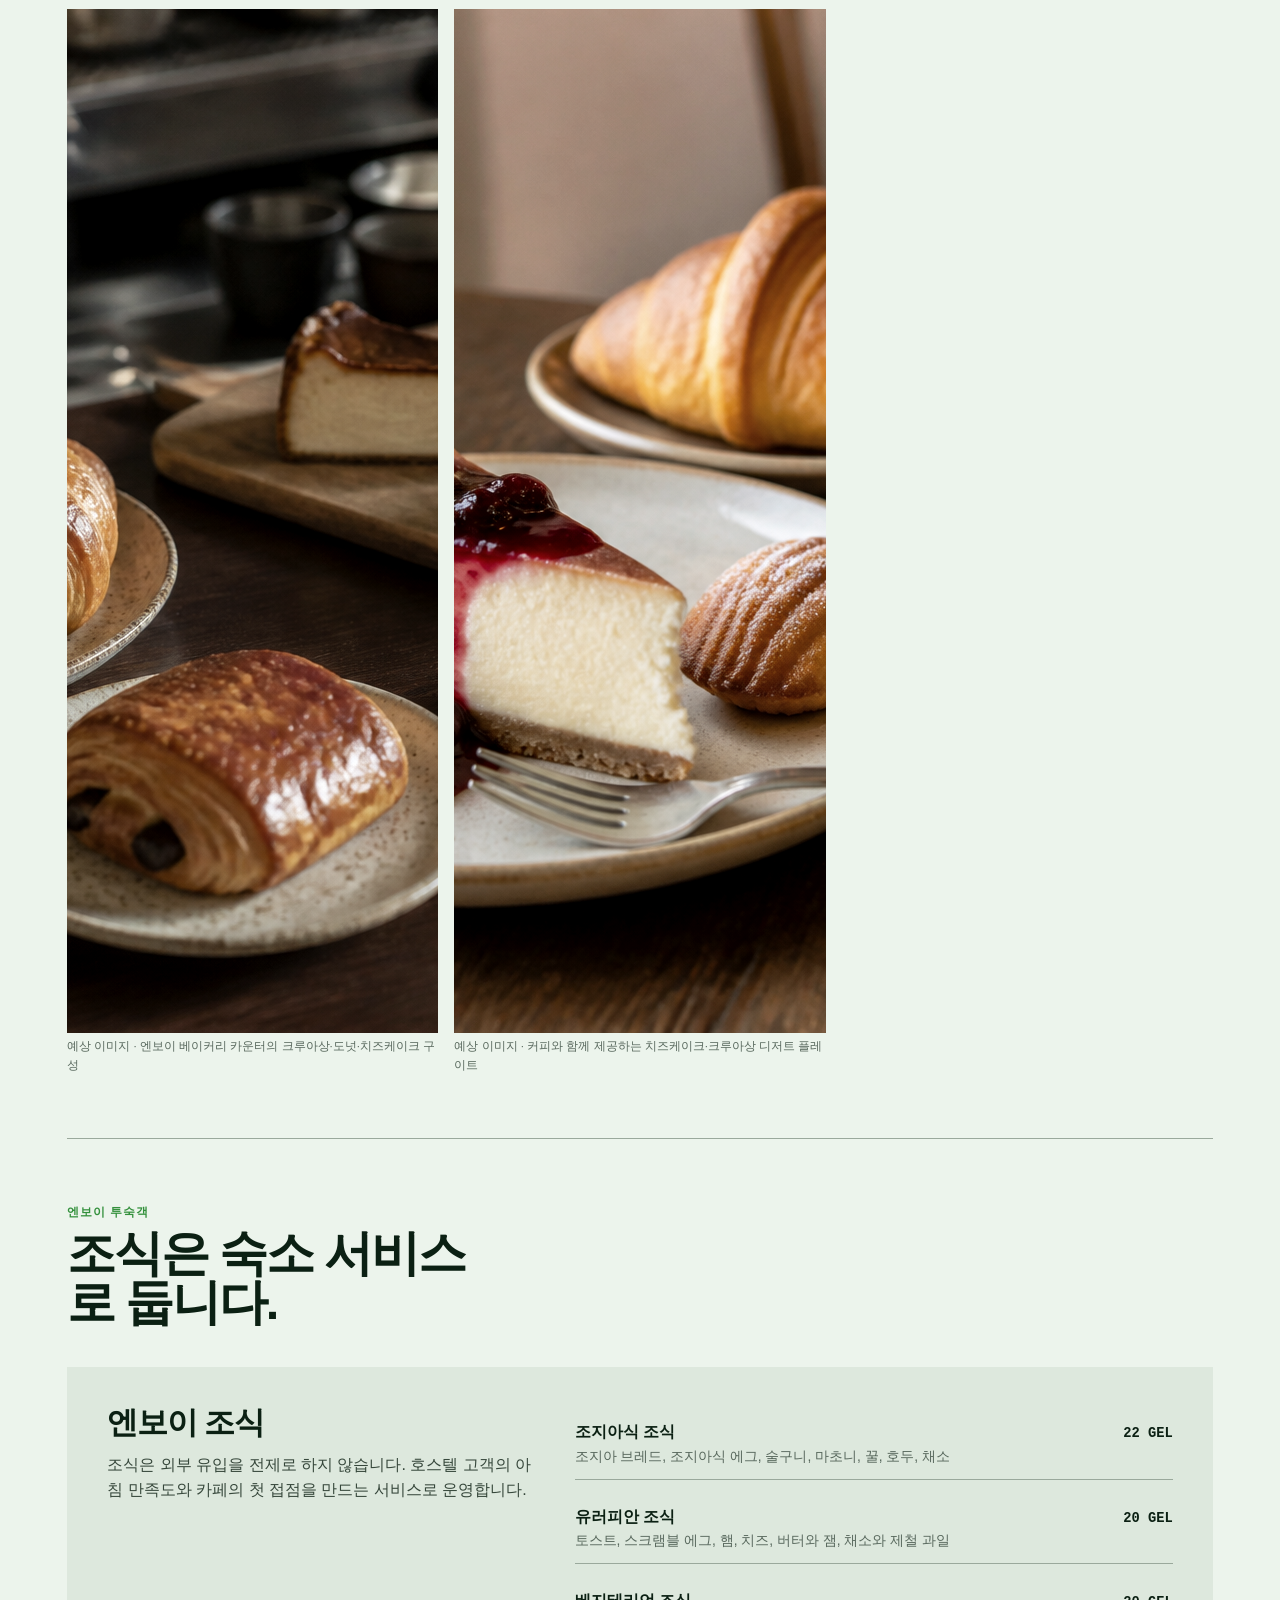
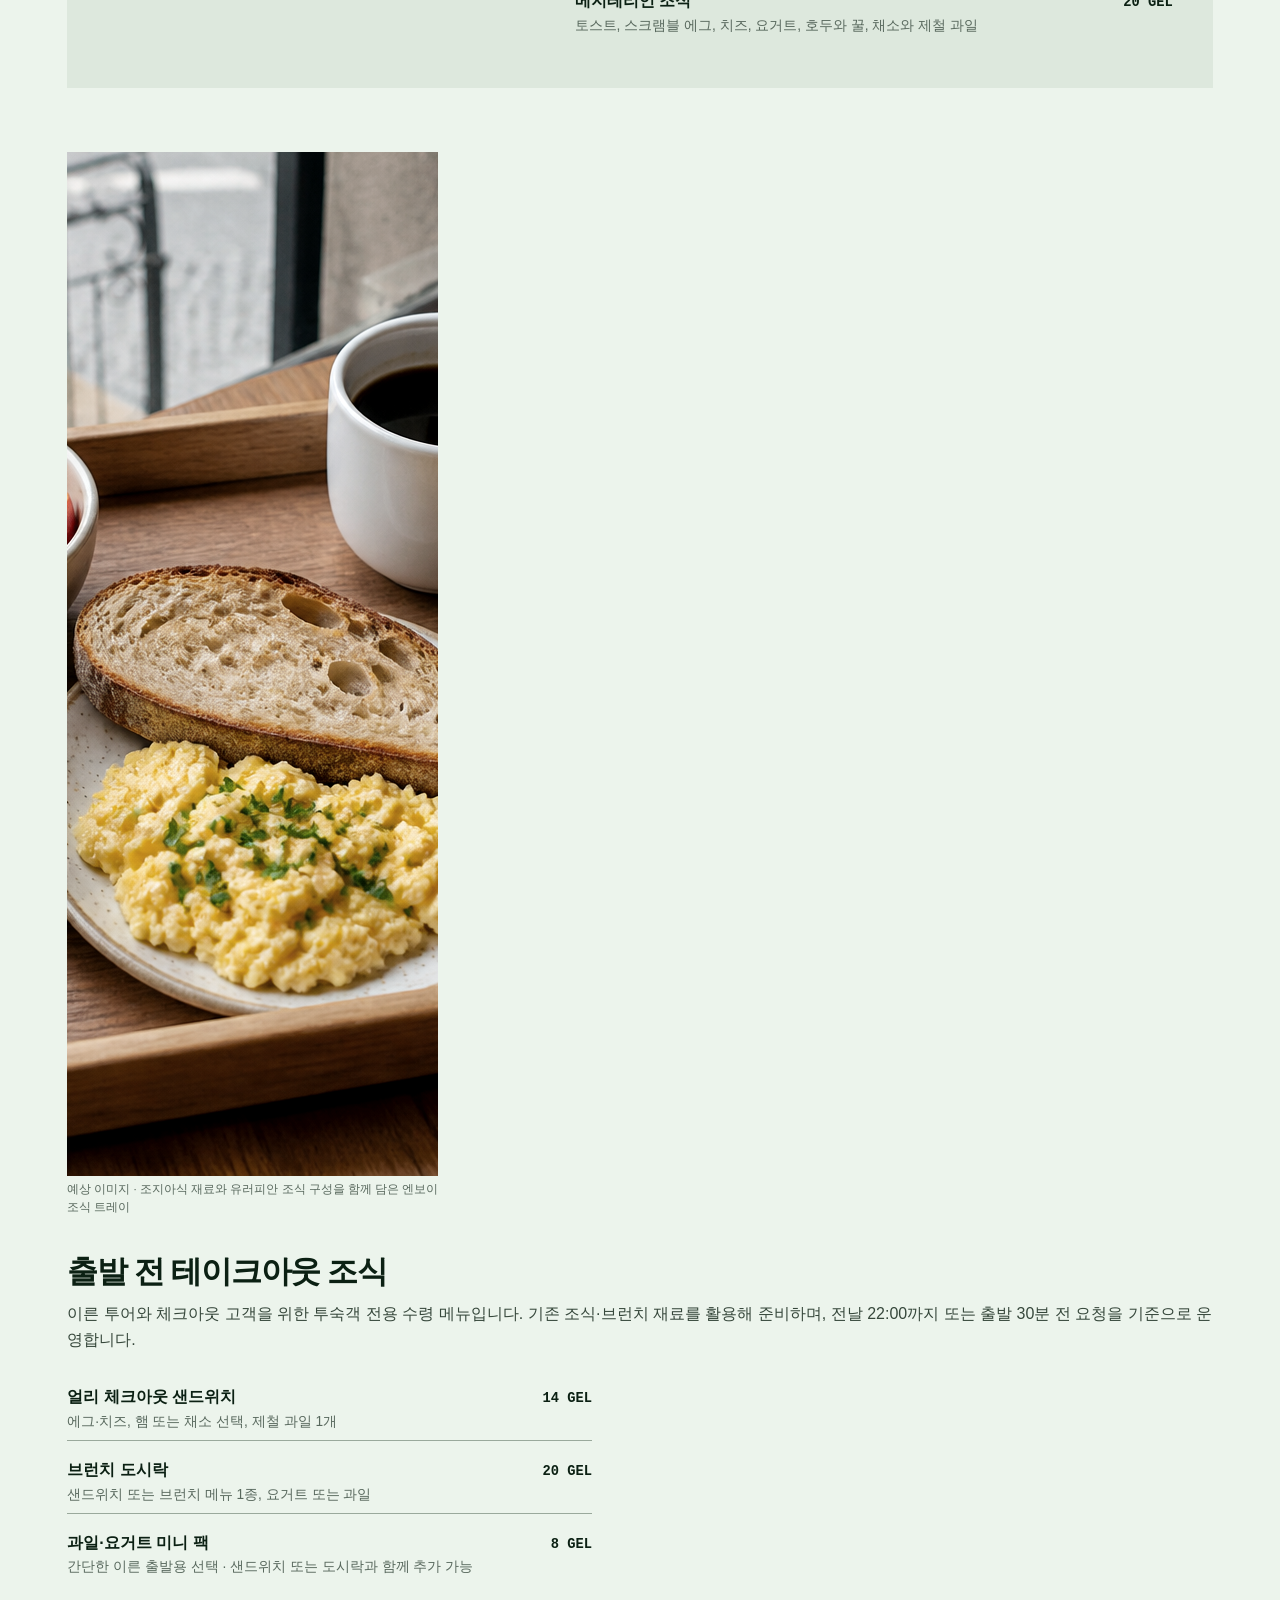
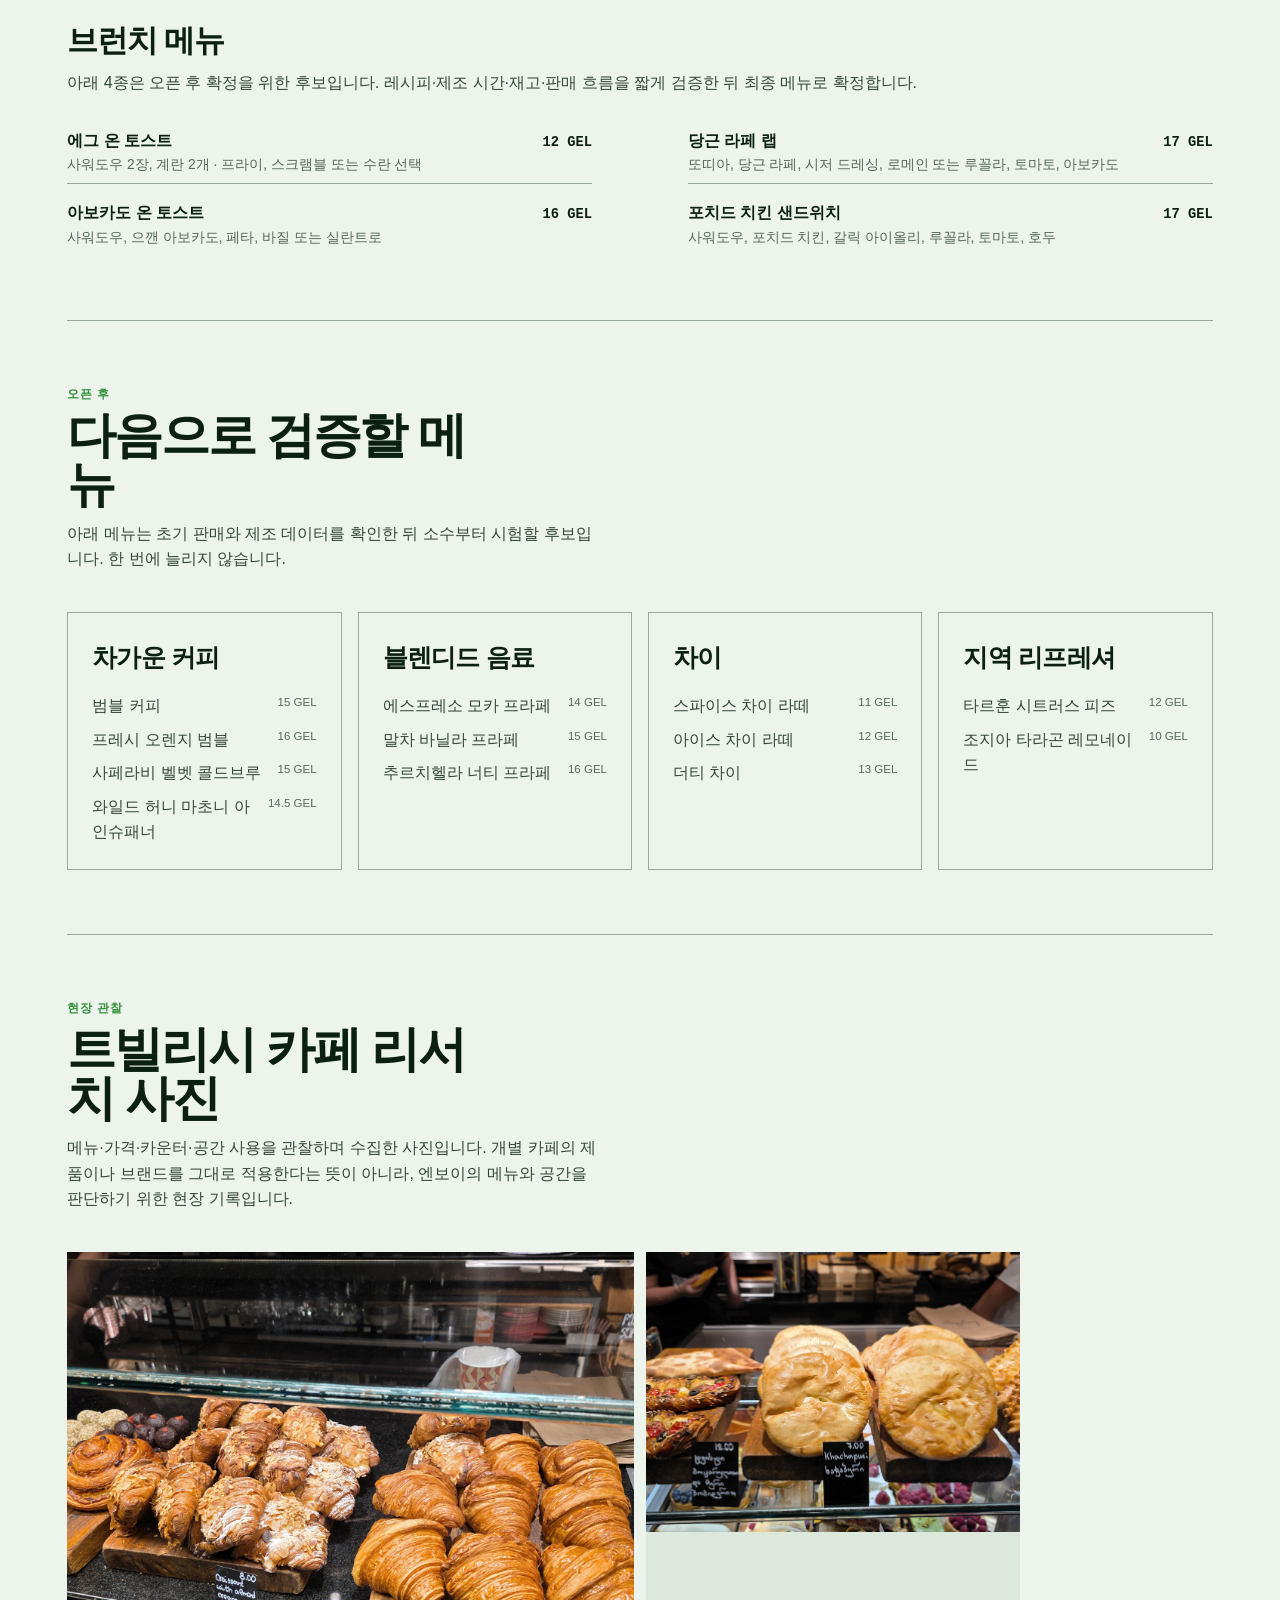
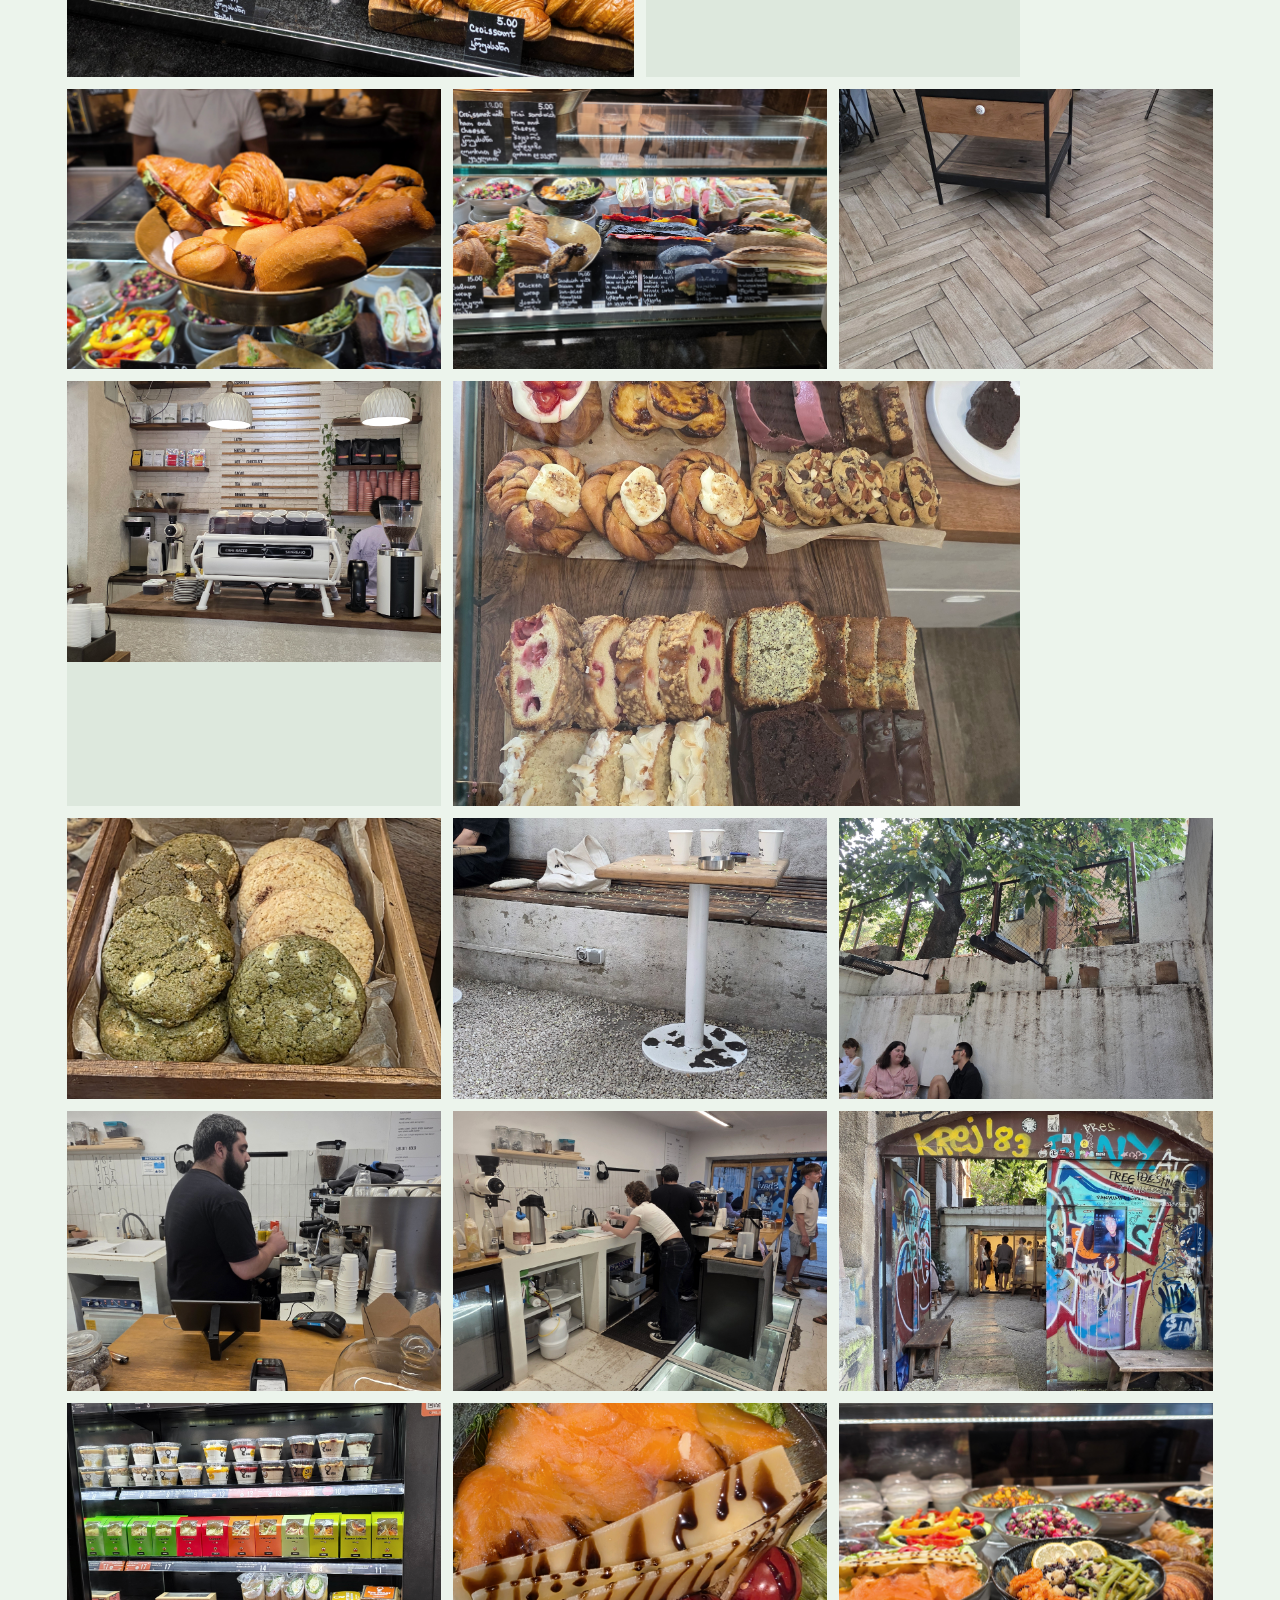
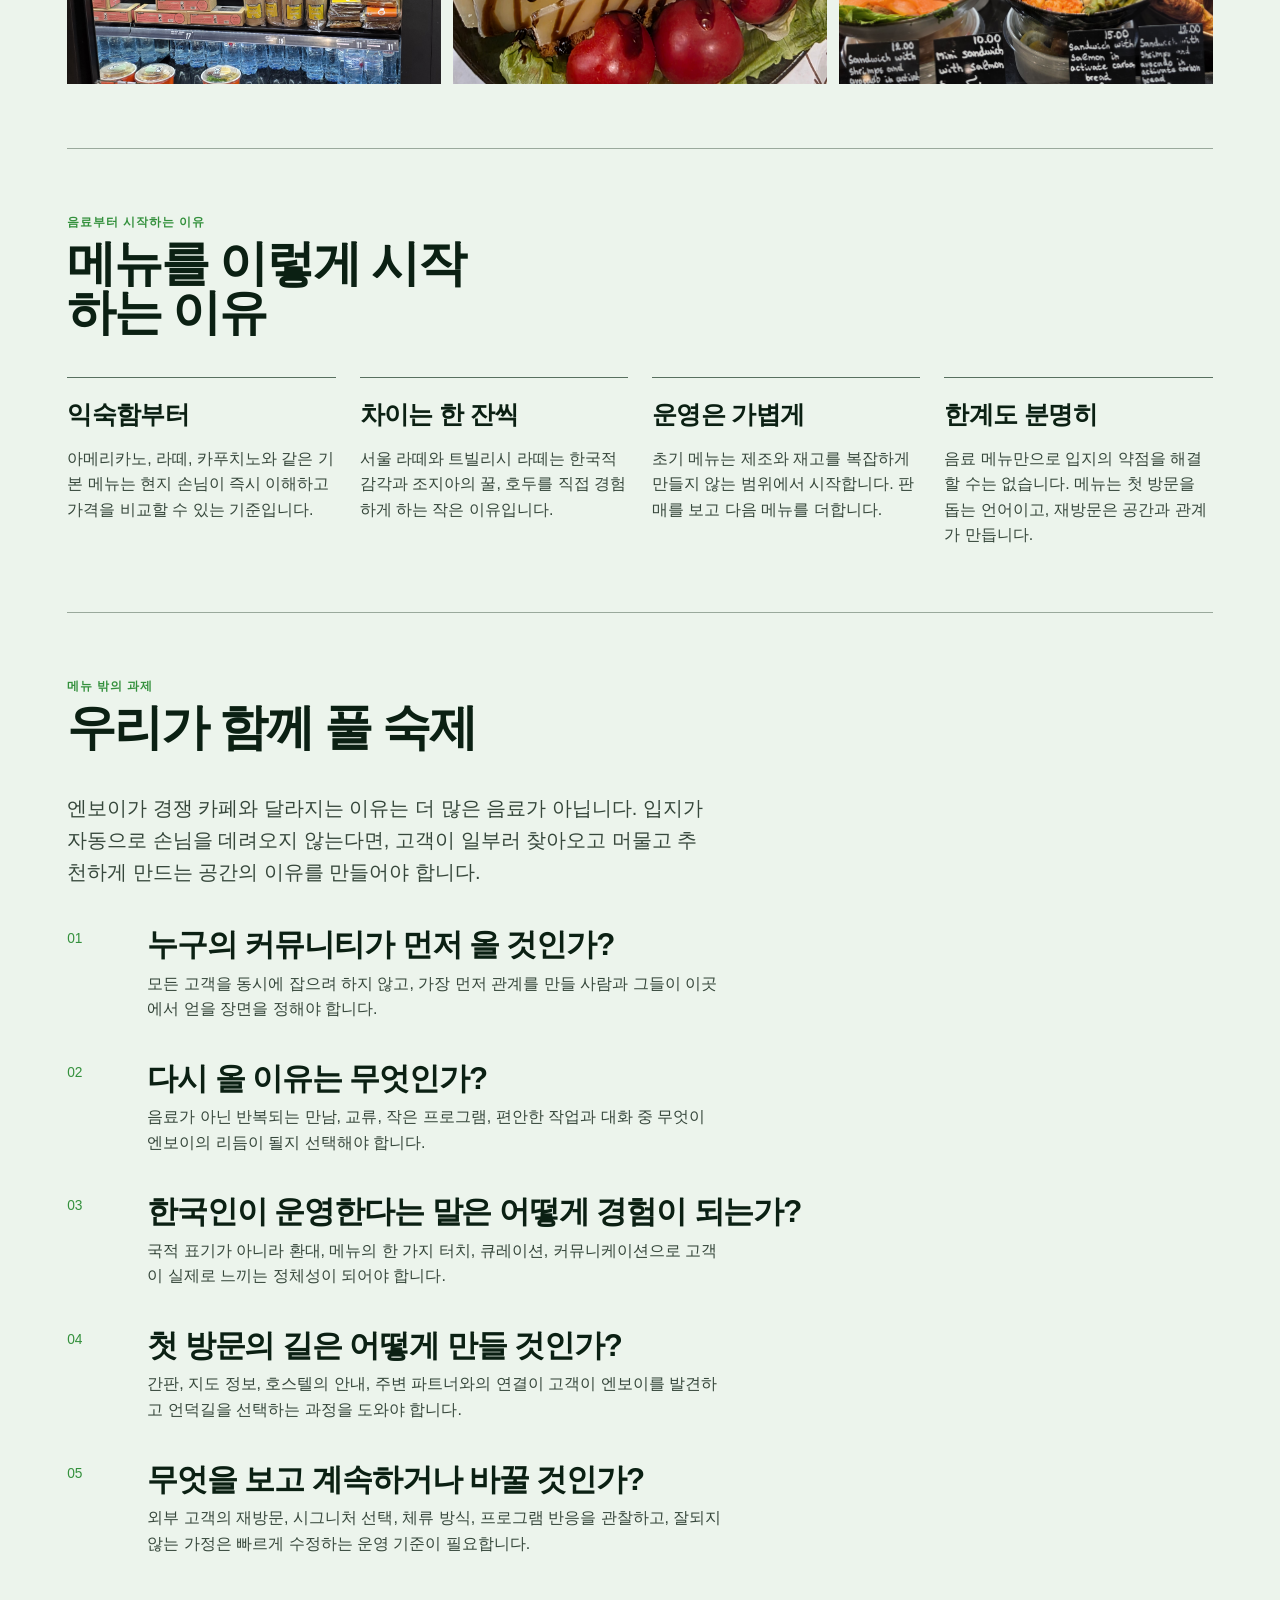
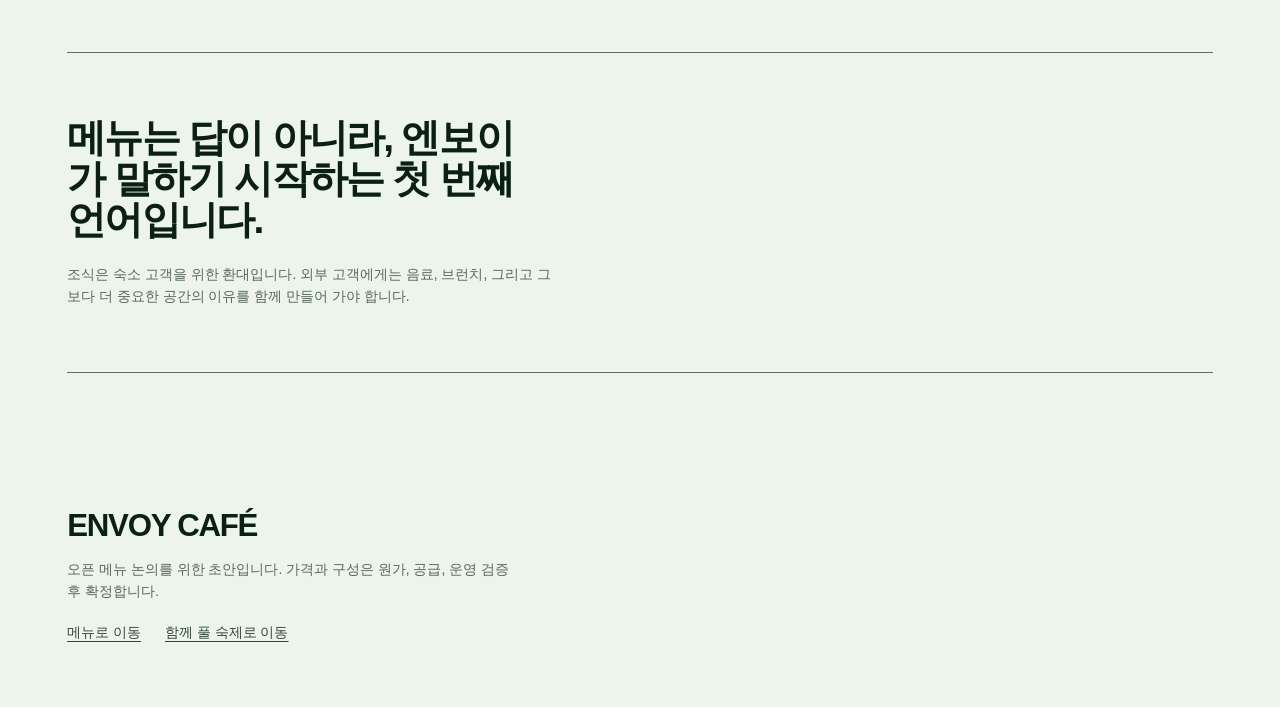
==== commit 72369db9: "Replace cafe concept photos with generated imagery" ====
--- a/index.html
+++ b/index.html
@@ -576,9 +576,9 @@
           </ul>
         </section>
       </div>
-      <div class="feature-photo-grid" aria-label="디저트와 베이커리 현지 리서치 사진">
-        <figure class="feature-photo"><img src="research/20260821_191510.jpg" width="4000" height="2252" loading="lazy" alt="크루아상과 페이스트리가 진열된 현지 카페 쇼케이스"><figcaption class="localized" data-ko="현지 리서치 참고 · 크루아상과 페이스트리의 카운터 진열" data-en="Field reference · counter display of croissants and pastries">현지 리서치 참고 · 크루아상과 페이스트리의 카운터 진열</figcaption></figure>
-        <figure class="feature-photo"><img src="research/20260821_191500.jpg" width="4000" height="2252" loading="lazy" alt="조지아 베이커리 진열 사진"><figcaption class="localized" data-ko="현지 리서치 참고 · 즉시 구매를 부르는 베이커리 구성" data-en="Field reference · bakery presentation that prompts immediate purchase">현지 리서치 참고 · 즉시 구매를 부르는 베이커리 구성</figcaption></figure>
+      <div class="feature-photo-grid" aria-label="엔보이 디저트와 베이커리 예상 이미지">
+        <figure class="feature-photo"><img src="assets/envoy-bakery-display-concept.png" width="1536" height="1024" loading="lazy" alt="엔보이 카페의 예상 크루아상과 치즈케이크 베이커리 진열"><figcaption class="localized" data-ko="예상 이미지 · 엔보이 베이커리 카운터의 크루아상·도넛·치즈케이크 구성" data-en="Concept image · croissant, doughnut, and cheesecake display for the Envoy bakery counter">예상 이미지 · 엔보이 베이커리 카운터의 크루아상·도넛·치즈케이크 구성</figcaption></figure>
+        <figure class="feature-photo"><img src="assets/envoy-cheesecake-pastry-concept.png" width="1536" height="1024" loading="lazy" alt="엔보이 카페의 예상 치즈케이크와 크루아상 디저트 플레이트"><figcaption class="localized" data-ko="예상 이미지 · 커피와 함께 제공하는 치즈케이크·크루아상 디저트 플레이트" data-en="Concept image · cheesecake and croissant dessert plate served with coffee">예상 이미지 · 커피와 함께 제공하는 치즈케이크·크루아상 디저트 플레이트</figcaption></figure>
       </div>
     </section>
 
@@ -598,8 +598,8 @@
           <div class="menu-item"><span><span class="bilingual"><span class="ko">베지테리언 조식</span><span class="en">Vegetarian Breakfast</span></span><span class="item-desc"><span class="lang-ko">토스트, 스크램블 에그, 치즈, 요거트, 호두와 꿀, 채소와 제철 과일</span><span class="lang-en">Toast, scrambled eggs, cheese, yogurt, honey and walnut, vegetables and seasonal fruit</span></span></span><span class="price">20 GEL</span></div>
         </div>
       </div>
-      <div class="feature-photo-grid" aria-label="조식과 테이크아웃 현지 리서치 사진">
-        <figure class="feature-photo"><img src="research/20260821_191434.jpg" width="4000" height="2252" loading="lazy" alt="샌드위치와 랩이 진열된 현지 카페 쇼케이스"><figcaption class="localized" data-ko="현지 리서치 참고 · 출발 전 조식과 브런치의 쇼케이스·테이크아웃 방식" data-en="Field reference · showcase and takeaway format for early breakfast and brunch">현지 리서치 참고 · 출발 전 조식과 브런치의 쇼케이스·테이크아웃 방식</figcaption></figure>
+      <div class="feature-photo-grid" aria-label="엔보이 조식 예상 이미지">
+        <figure class="feature-photo"><img src="assets/envoy-breakfast-tray-concept.png" width="1536" height="1024" loading="lazy" alt="엔보이 카페의 예상 조식 트레이"><figcaption class="localized" data-ko="예상 이미지 · 조지아식 재료와 유러피안 조식 구성을 함께 담은 엔보이 조식 트레이" data-en="Concept image · an Envoy breakfast tray combining Georgian ingredients and a European breakfast format">예상 이미지 · 조지아식 재료와 유러피안 조식 구성을 함께 담은 엔보이 조식 트레이</figcaption></figure>
       </div>
       <div class="brunch-note" id="to-go">
         <h3 class="localized" data-ko="출발 전 테이크아웃 조식" data-en="Early Departure To-Go">출발 전 테이크아웃 조식</h3>
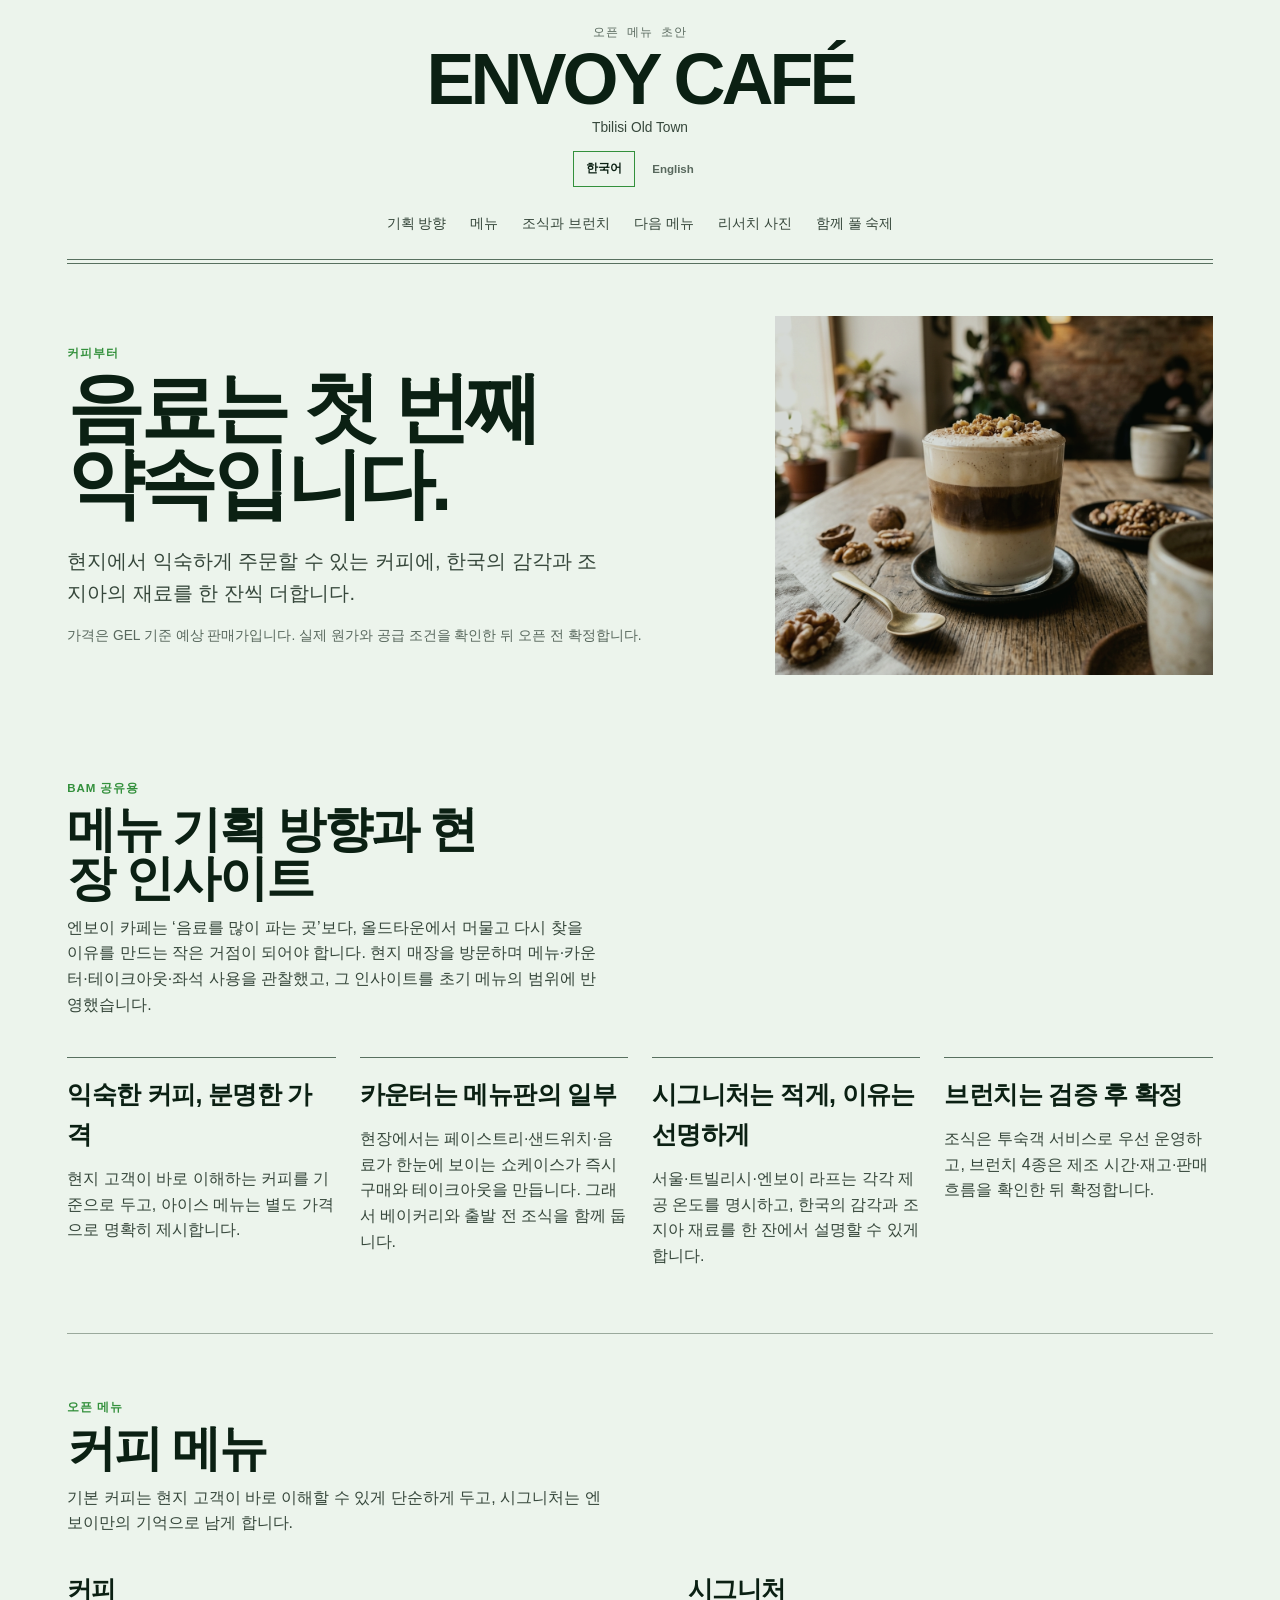
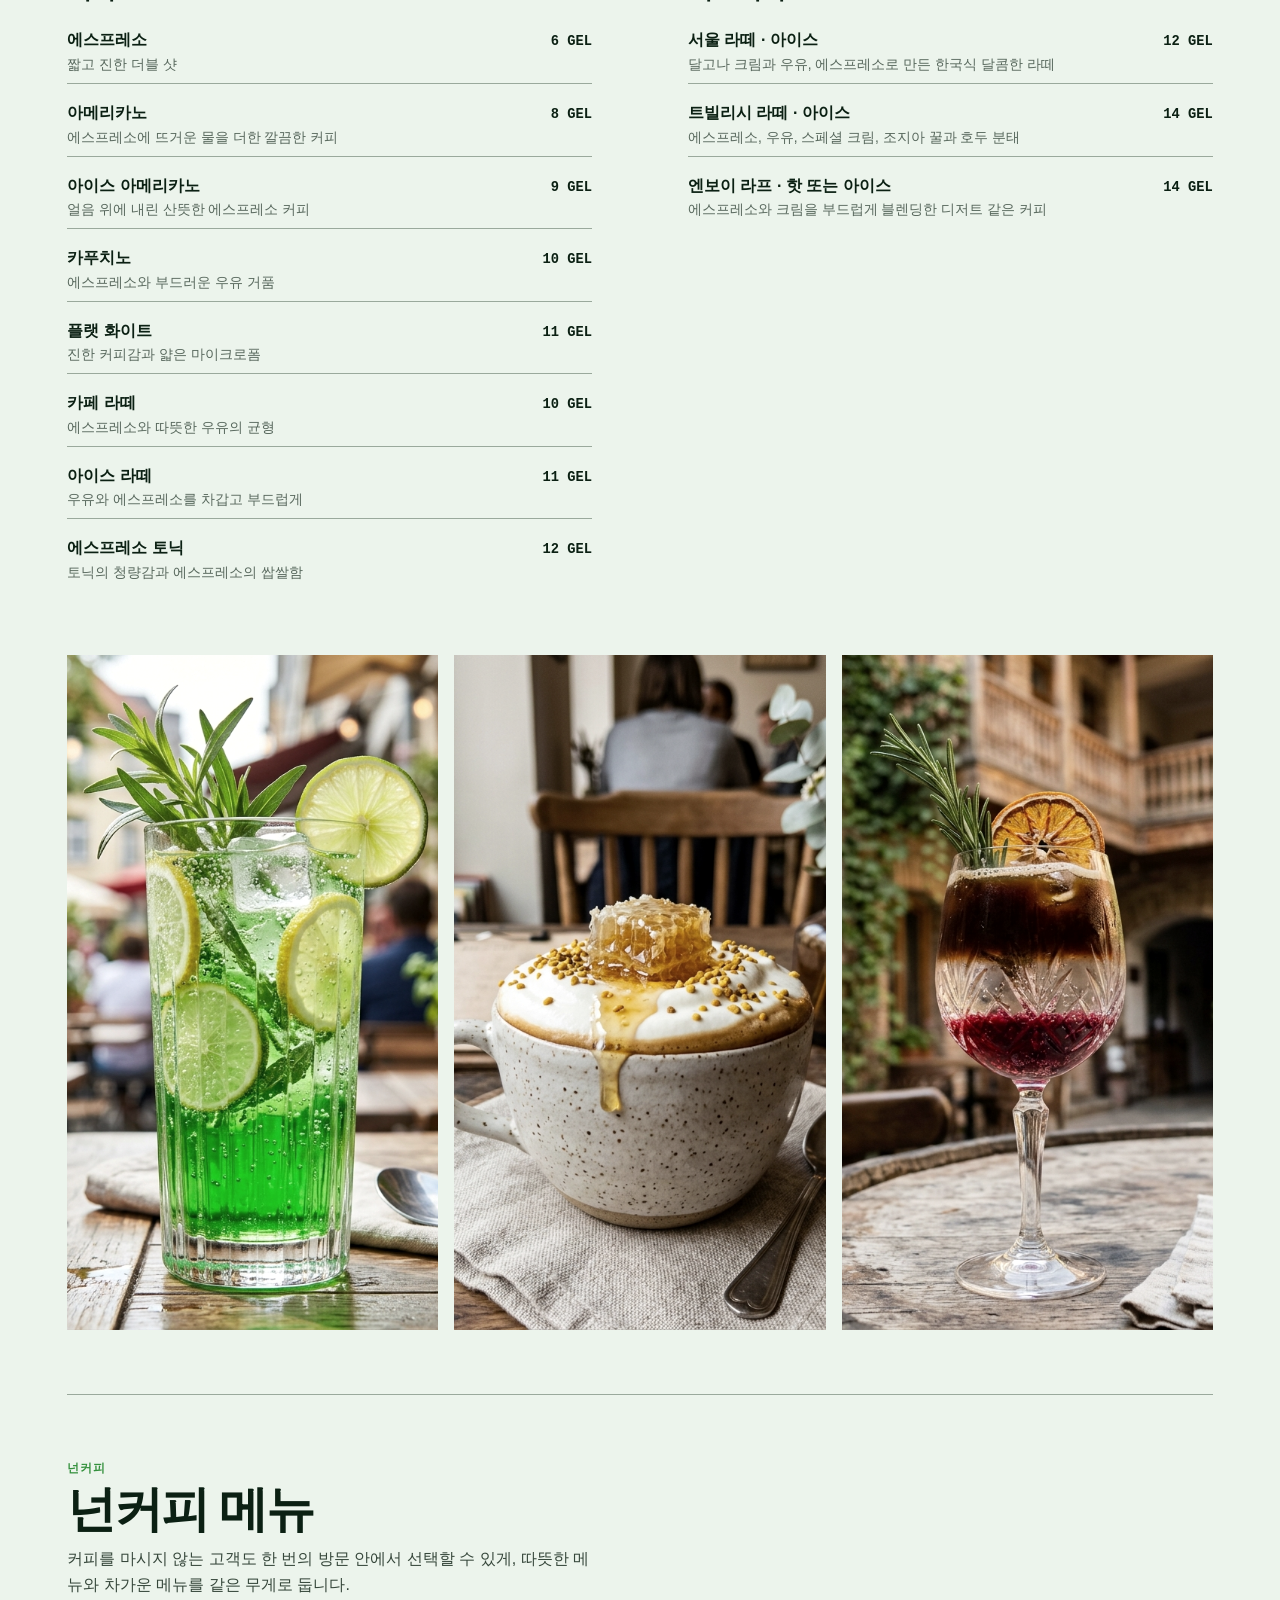
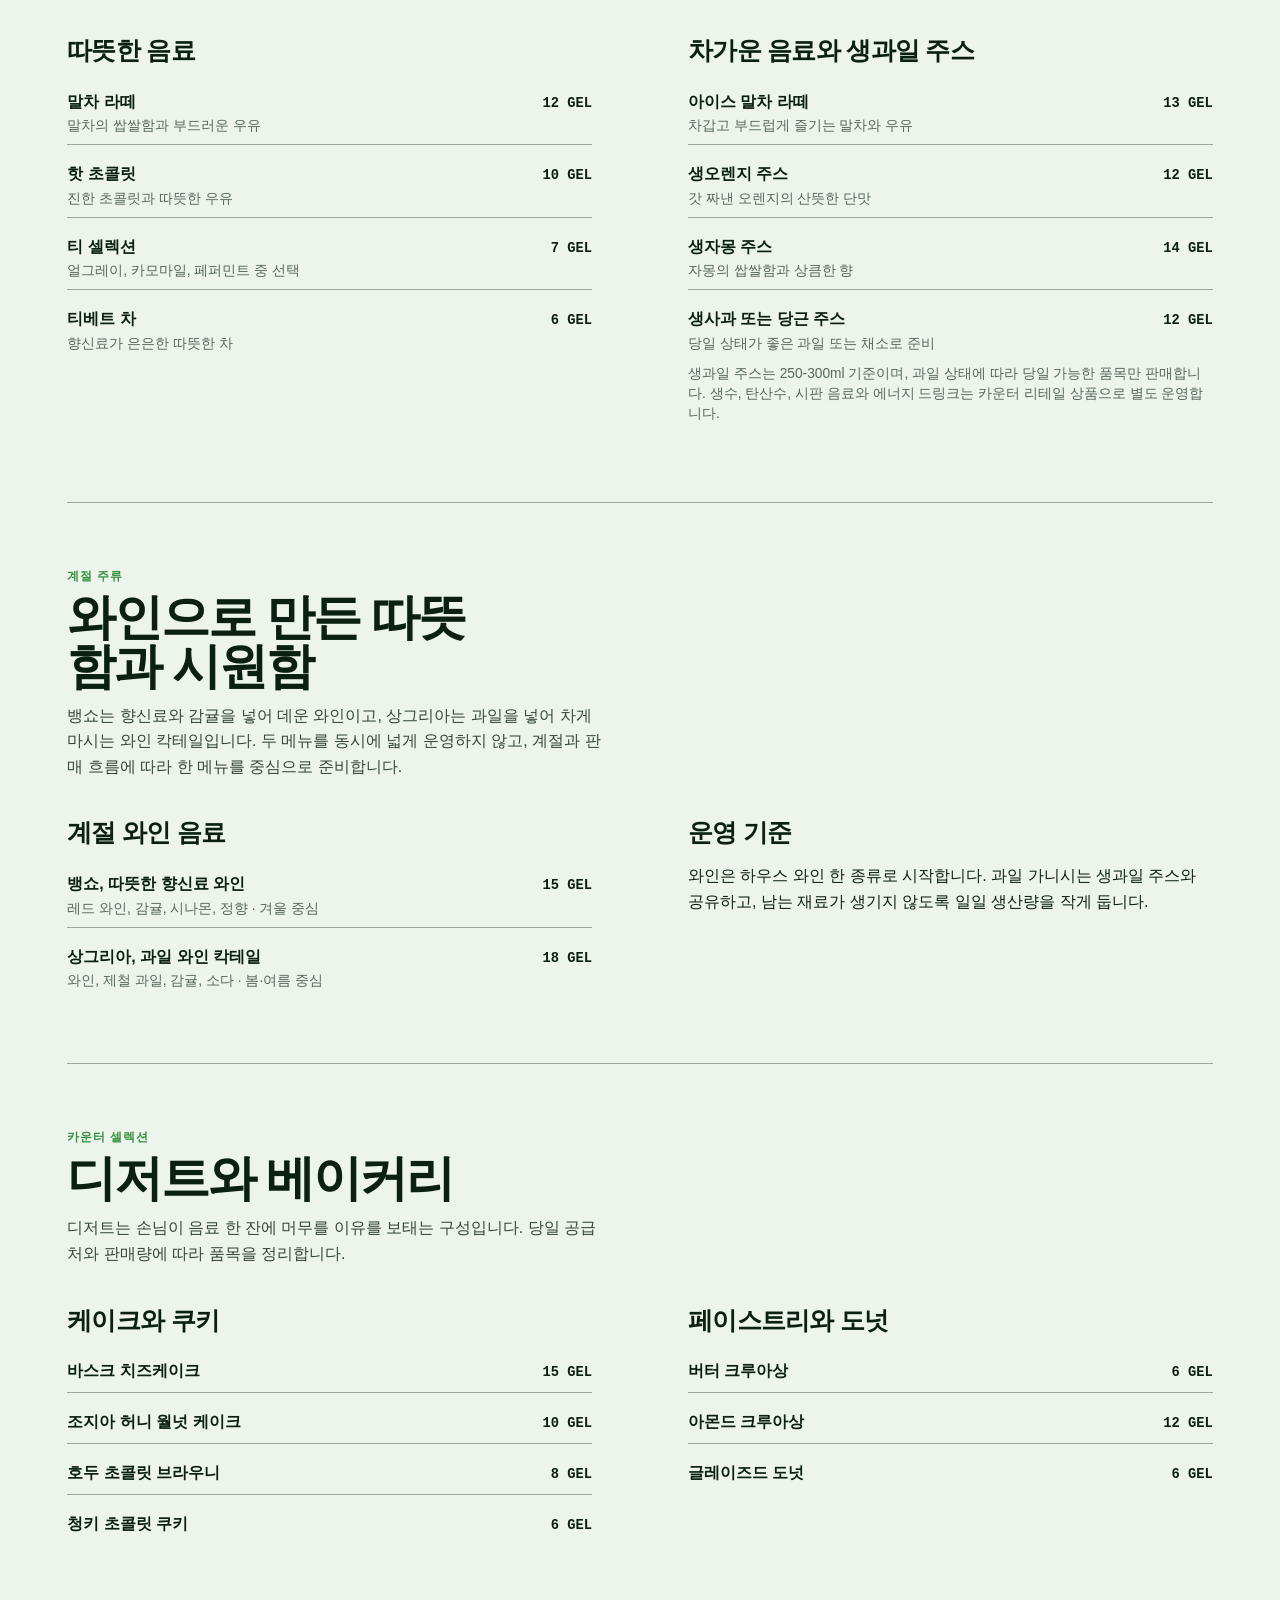
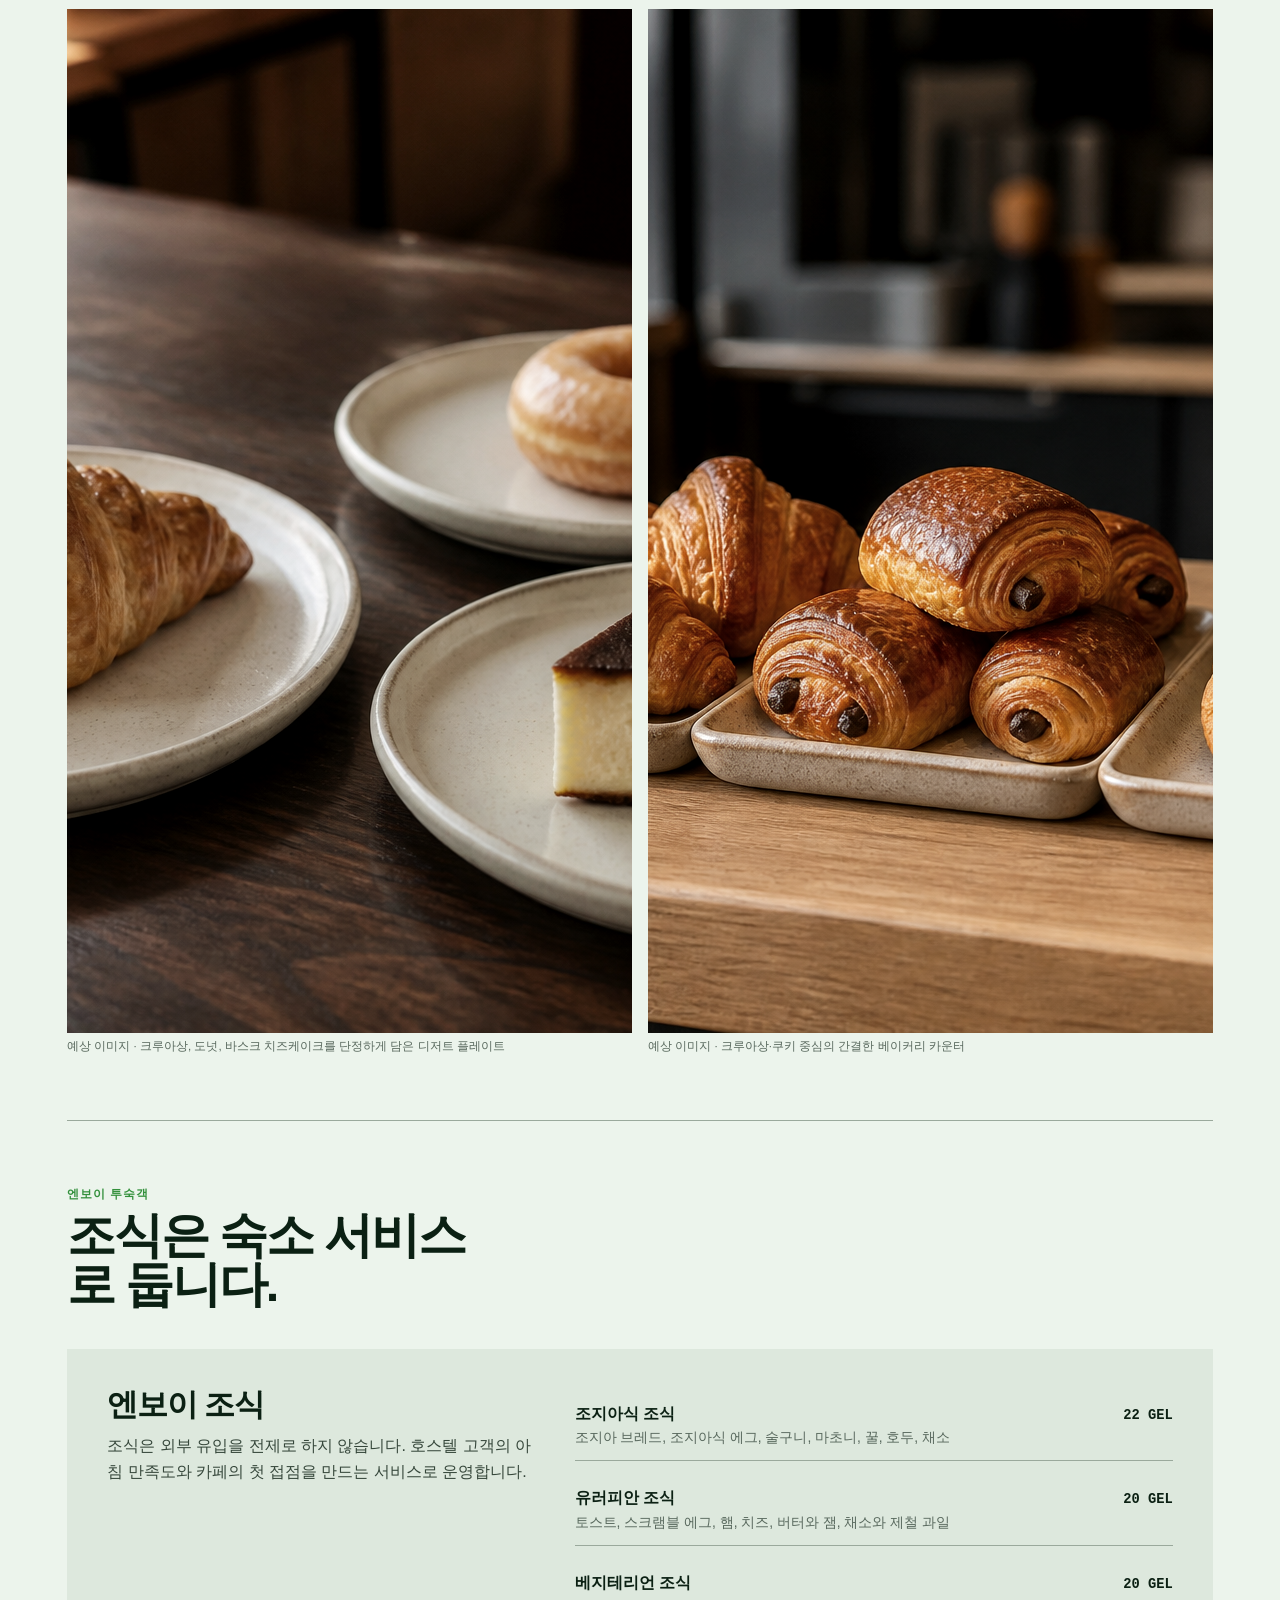
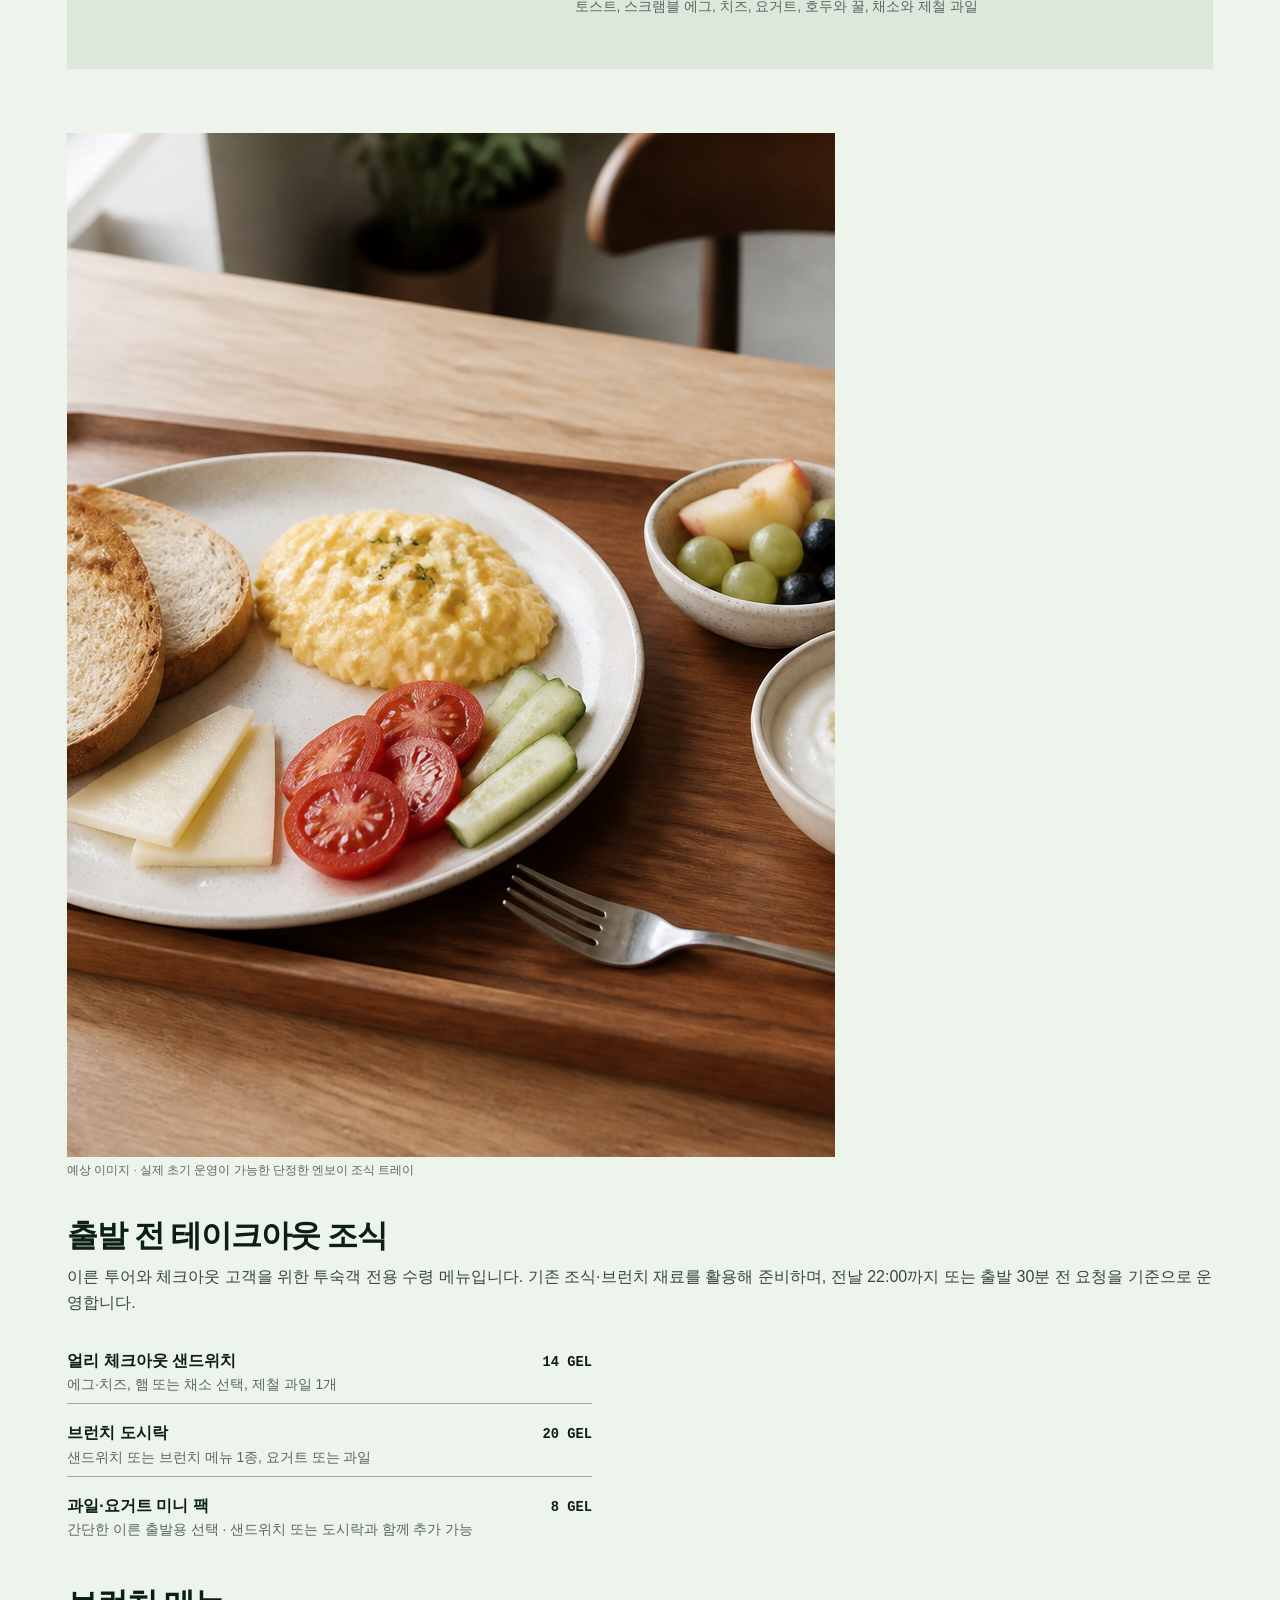
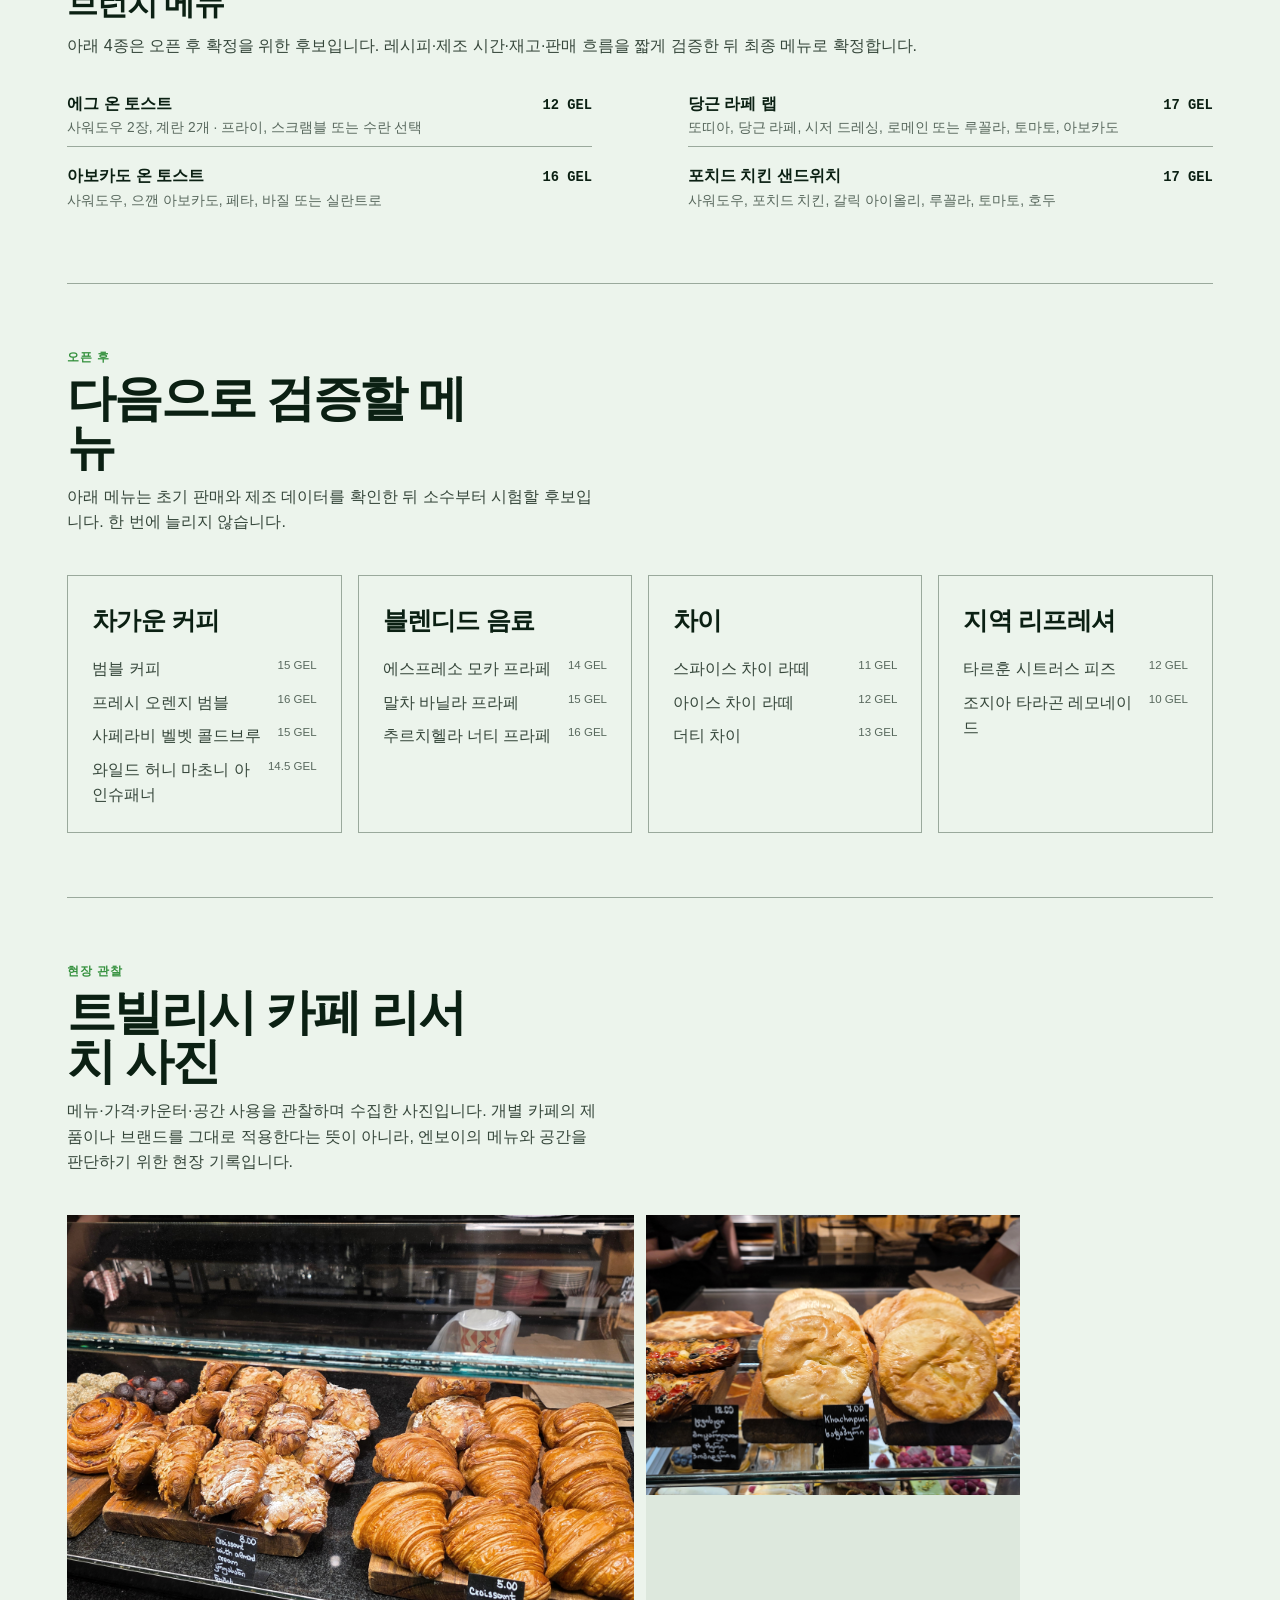
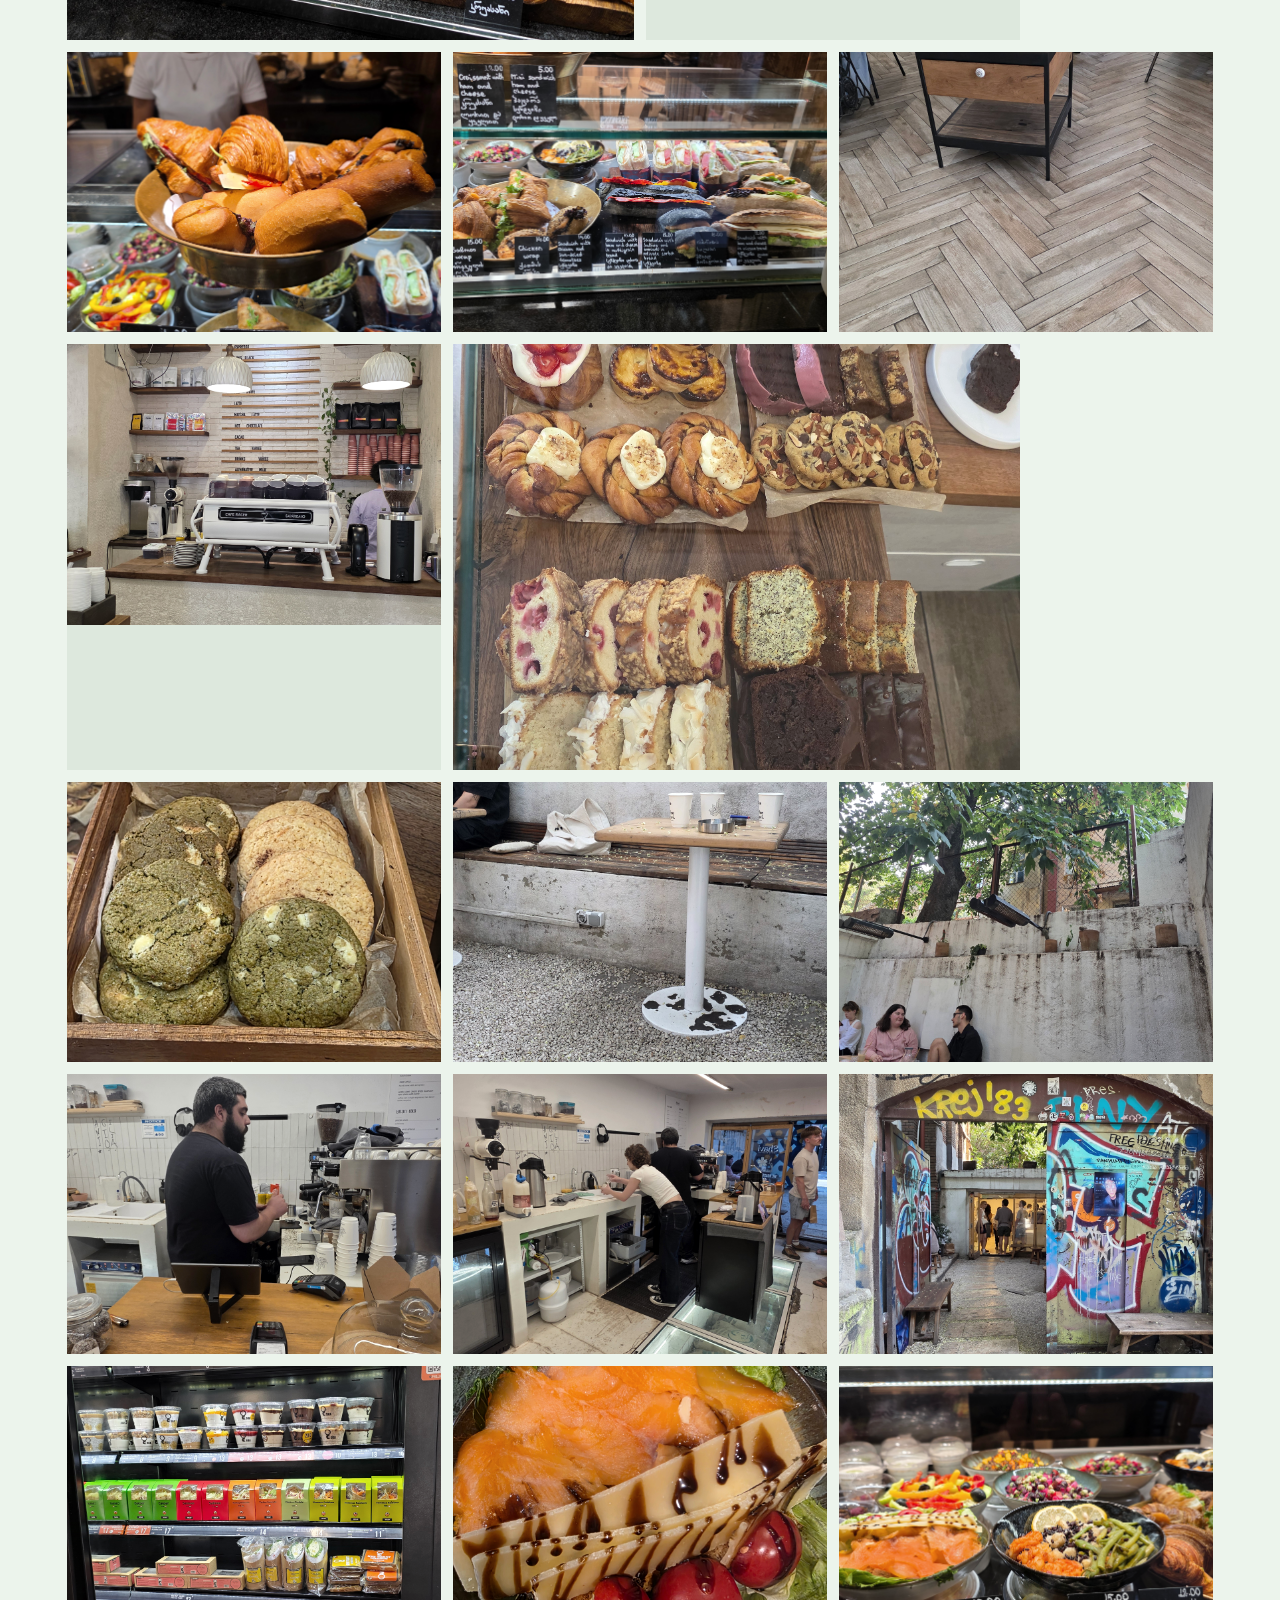
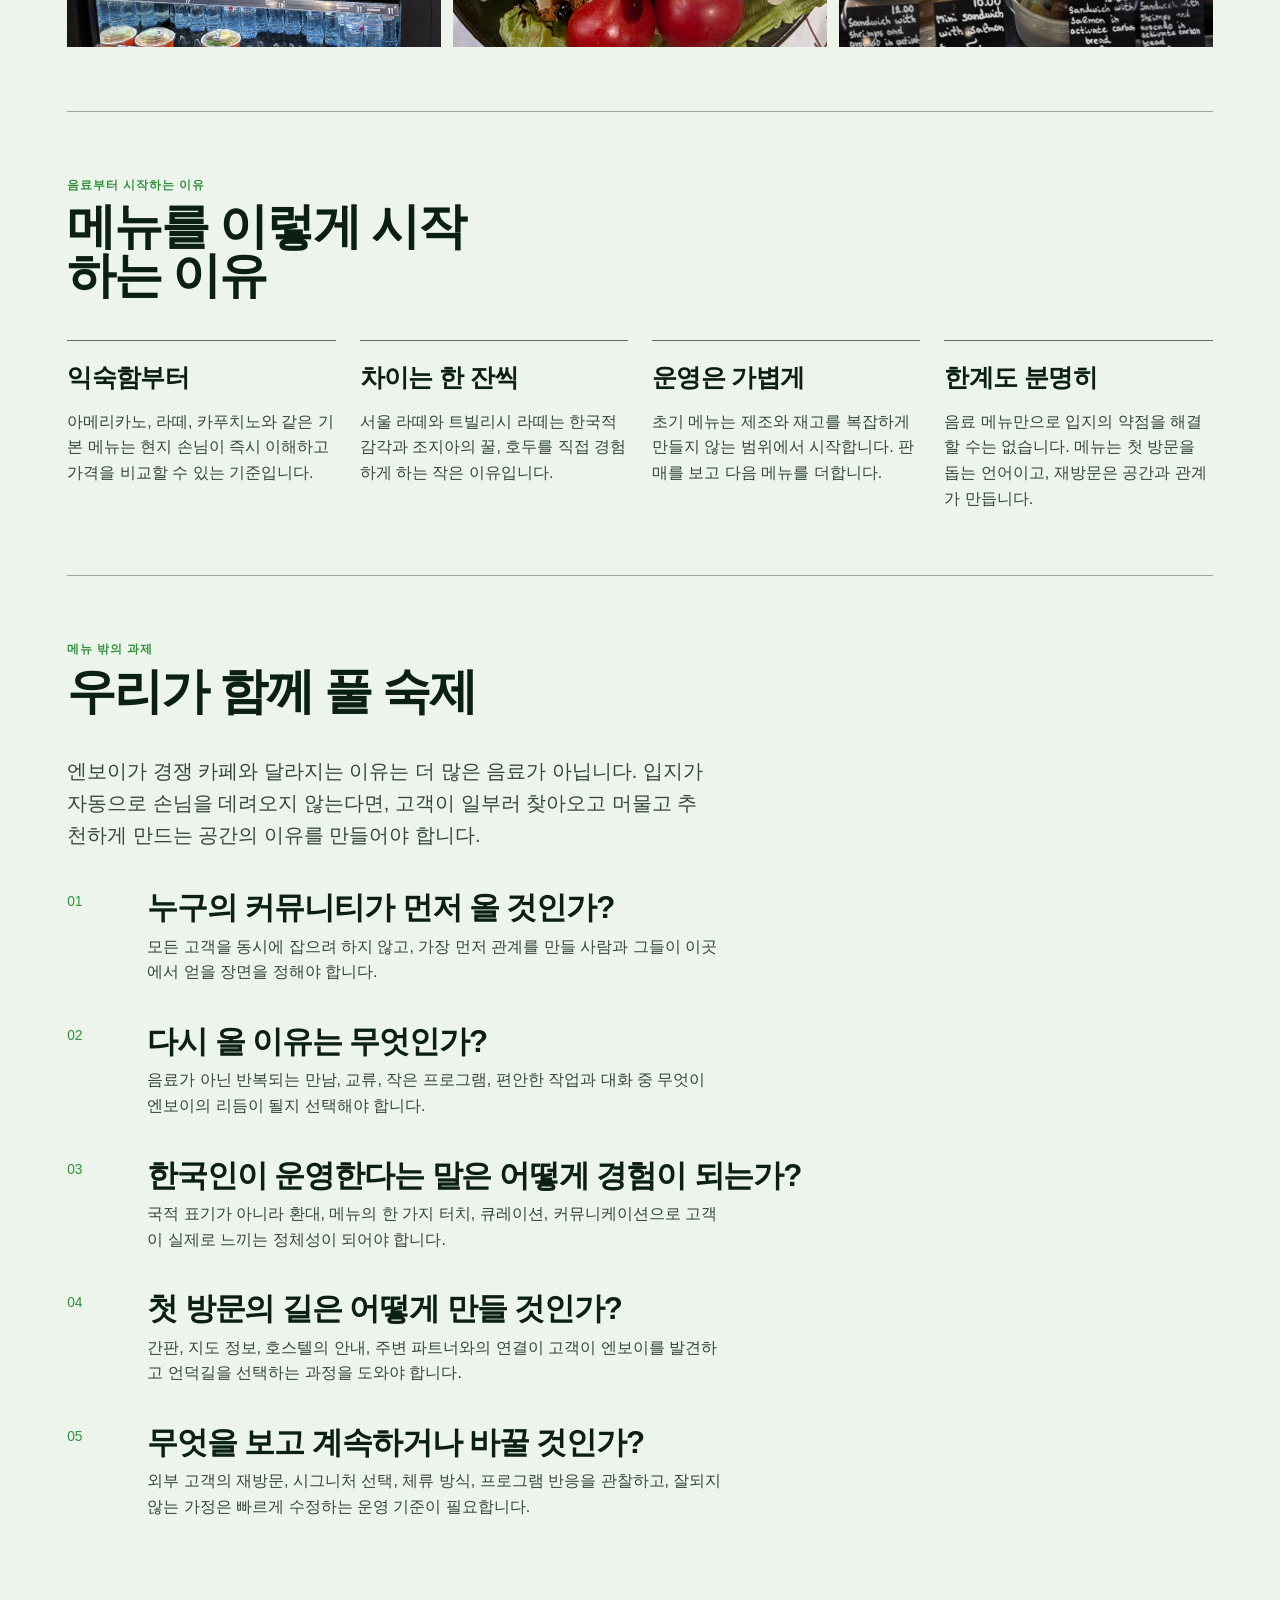
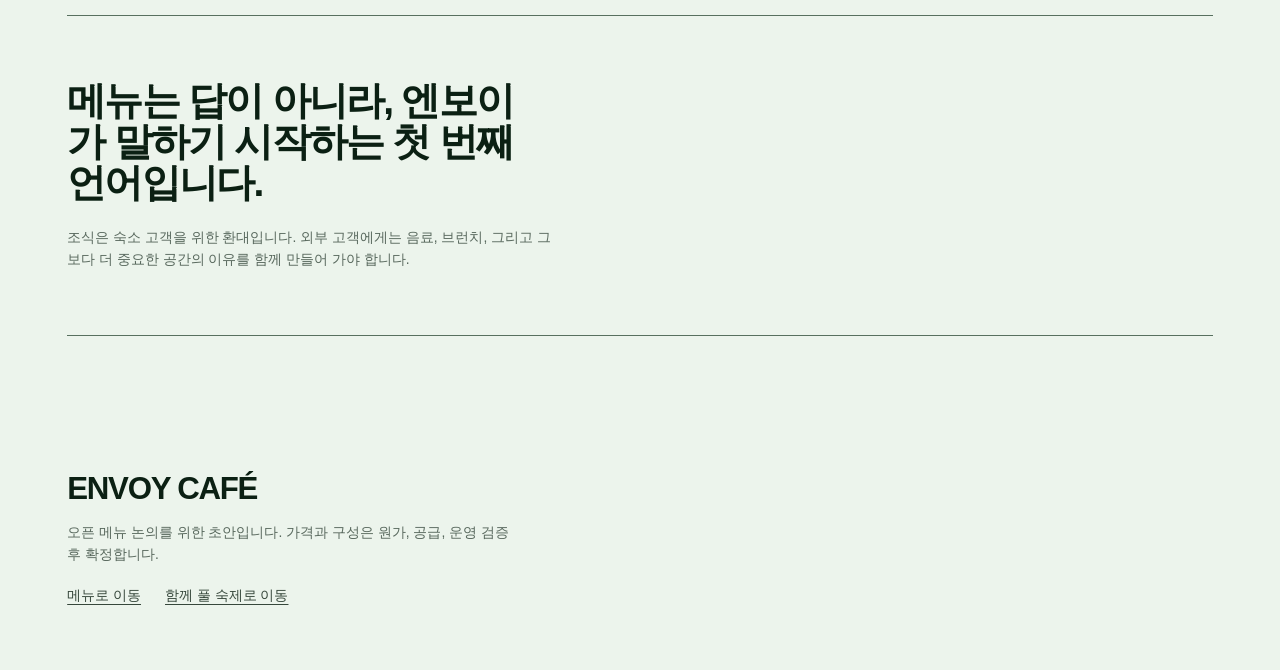
==== commit decf2ab6: "Regenerate cafe concept photos and fix gallery layout" ====
--- a/index.html
+++ b/index.html
@@ -277,6 +277,10 @@
 
     .feature-photo-grid { display: grid; gap: var(--space-md); margin: var(--space-2xl) 0 0; }
 
+    .feature-photo-grid--two { grid-template-columns: repeat(2, minmax(0, 1fr)); }
+
+    .feature-photo-grid--single { grid-template-columns: minmax(0, 1fr); max-width: 48rem; }
+
     .feature-photo { margin: 0; min-width: 0; }
 
     .feature-photo img { display: block; width: 100%; aspect-ratio: 4 / 3; object-fit: cover; filter: saturate(0.78) contrast(1.03); }
@@ -376,6 +380,8 @@
 
     @media (min-width: 40rem) {
       .feature-photo-grid { grid-template-columns: repeat(3, minmax(0, 1fr)); }
+      .feature-photo-grid--two { grid-template-columns: repeat(2, minmax(0, 1fr)); }
+      .feature-photo-grid--single { grid-template-columns: minmax(0, 1fr); }
       .brunch-menu { grid-template-columns: repeat(2, minmax(0, 1fr)); column-gap: var(--space-3xl); }
       .next-grid { grid-template-columns: repeat(2, minmax(0, 1fr)); }
       .why-grid { grid-template-columns: repeat(2, minmax(0, 1fr)); column-gap: var(--space-2xl); }
@@ -576,9 +582,9 @@
           </ul>
         </section>
       </div>
-      <div class="feature-photo-grid" aria-label="엔보이 디저트와 베이커리 예상 이미지">
-        <figure class="feature-photo"><img src="assets/envoy-bakery-display-concept.png" width="1536" height="1024" loading="lazy" alt="엔보이 카페의 예상 크루아상과 치즈케이크 베이커리 진열"><figcaption class="localized" data-ko="예상 이미지 · 엔보이 베이커리 카운터의 크루아상·도넛·치즈케이크 구성" data-en="Concept image · croissant, doughnut, and cheesecake display for the Envoy bakery counter">예상 이미지 · 엔보이 베이커리 카운터의 크루아상·도넛·치즈케이크 구성</figcaption></figure>
-        <figure class="feature-photo"><img src="assets/envoy-cheesecake-pastry-concept.png" width="1536" height="1024" loading="lazy" alt="엔보이 카페의 예상 치즈케이크와 크루아상 디저트 플레이트"><figcaption class="localized" data-ko="예상 이미지 · 커피와 함께 제공하는 치즈케이크·크루아상 디저트 플레이트" data-en="Concept image · cheesecake and croissant dessert plate served with coffee">예상 이미지 · 커피와 함께 제공하는 치즈케이크·크루아상 디저트 플레이트</figcaption></figure>
+      <div class="feature-photo-grid feature-photo-grid--two" aria-label="엔보이 디저트와 베이커리 예상 이미지">
+        <figure class="feature-photo"><img src="assets/envoy-dessert-concept-v2.png" width="1536" height="1024" loading="lazy" alt="엔보이 카페의 예상 크루아상과 치즈케이크 디저트 플레이트"><figcaption class="localized" data-ko="예상 이미지 · 크루아상, 도넛, 바스크 치즈케이크를 단정하게 담은 디저트 플레이트" data-en="Concept image · a clean dessert plate with croissant, doughnut, and Basque cheesecake">예상 이미지 · 크루아상, 도넛, 바스크 치즈케이크를 단정하게 담은 디저트 플레이트</figcaption></figure>
+        <figure class="feature-photo"><img src="assets/envoy-bakery-counter-concept-v2.png" width="1536" height="1024" loading="lazy" alt="엔보이 카페의 예상 크루아상과 쿠키 베이커리 카운터"><figcaption class="localized" data-ko="예상 이미지 · 크루아상·쿠키 중심의 간결한 베이커리 카운터" data-en="Concept image · a simple bakery counter led by croissants and cookies">예상 이미지 · 크루아상·쿠키 중심의 간결한 베이커리 카운터</figcaption></figure>
       </div>
     </section>
 
@@ -598,8 +604,8 @@
           <div class="menu-item"><span><span class="bilingual"><span class="ko">베지테리언 조식</span><span class="en">Vegetarian Breakfast</span></span><span class="item-desc"><span class="lang-ko">토스트, 스크램블 에그, 치즈, 요거트, 호두와 꿀, 채소와 제철 과일</span><span class="lang-en">Toast, scrambled eggs, cheese, yogurt, honey and walnut, vegetables and seasonal fruit</span></span></span><span class="price">20 GEL</span></div>
         </div>
       </div>
-      <div class="feature-photo-grid" aria-label="엔보이 조식 예상 이미지">
-        <figure class="feature-photo"><img src="assets/envoy-breakfast-tray-concept.png" width="1536" height="1024" loading="lazy" alt="엔보이 카페의 예상 조식 트레이"><figcaption class="localized" data-ko="예상 이미지 · 조지아식 재료와 유러피안 조식 구성을 함께 담은 엔보이 조식 트레이" data-en="Concept image · an Envoy breakfast tray combining Georgian ingredients and a European breakfast format">예상 이미지 · 조지아식 재료와 유러피안 조식 구성을 함께 담은 엔보이 조식 트레이</figcaption></figure>
+      <div class="feature-photo-grid feature-photo-grid--single" aria-label="엔보이 조식 예상 이미지">
+        <figure class="feature-photo"><img src="assets/envoy-breakfast-tray-concept-v2.png" width="1536" height="1024" loading="lazy" alt="엔보이 카페의 예상 조식 트레이"><figcaption class="localized" data-ko="예상 이미지 · 실제 초기 운영이 가능한 단정한 엔보이 조식 트레이" data-en="Concept image · a clean, achievable Envoy breakfast tray for opening operations">예상 이미지 · 실제 초기 운영이 가능한 단정한 엔보이 조식 트레이</figcaption></figure>
       </div>
       <div class="brunch-note" id="to-go">
         <h3 class="localized" data-ko="출발 전 테이크아웃 조식" data-en="Early Departure To-Go">출발 전 테이크아웃 조식</h3>
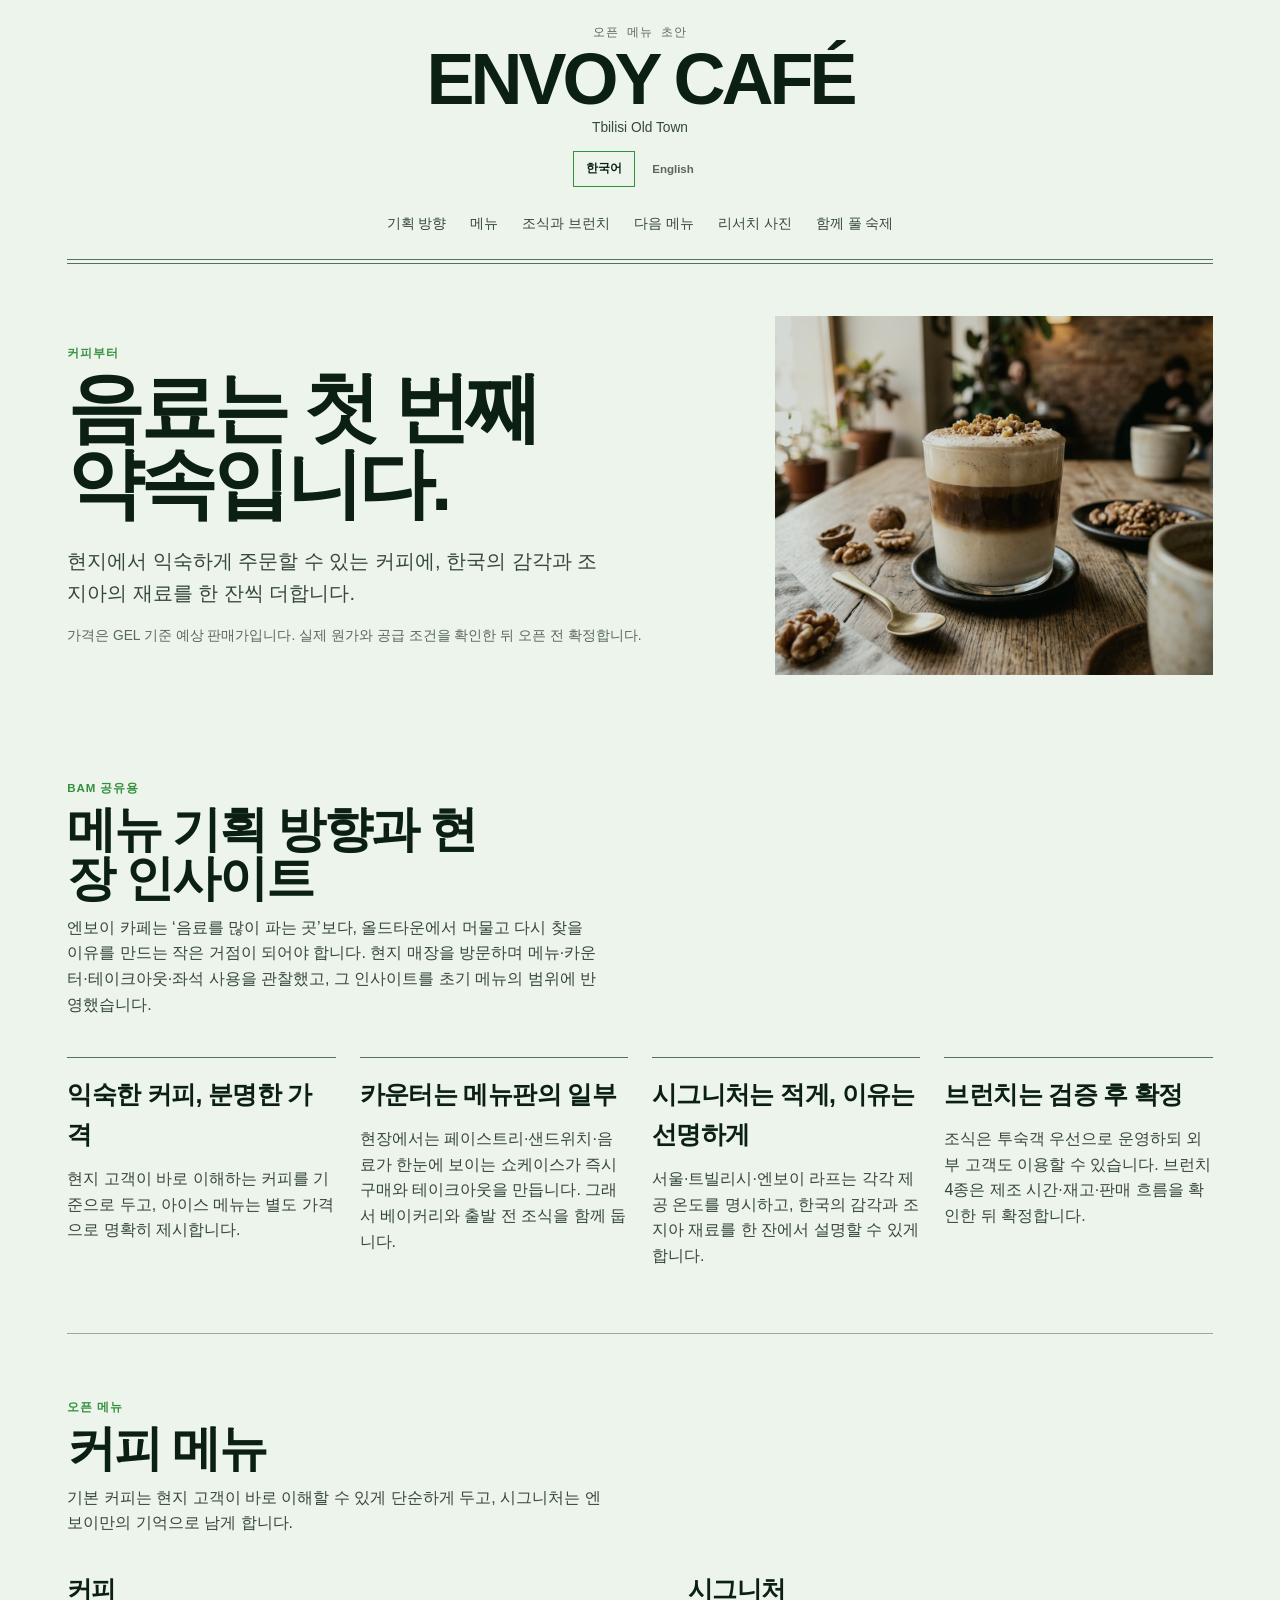
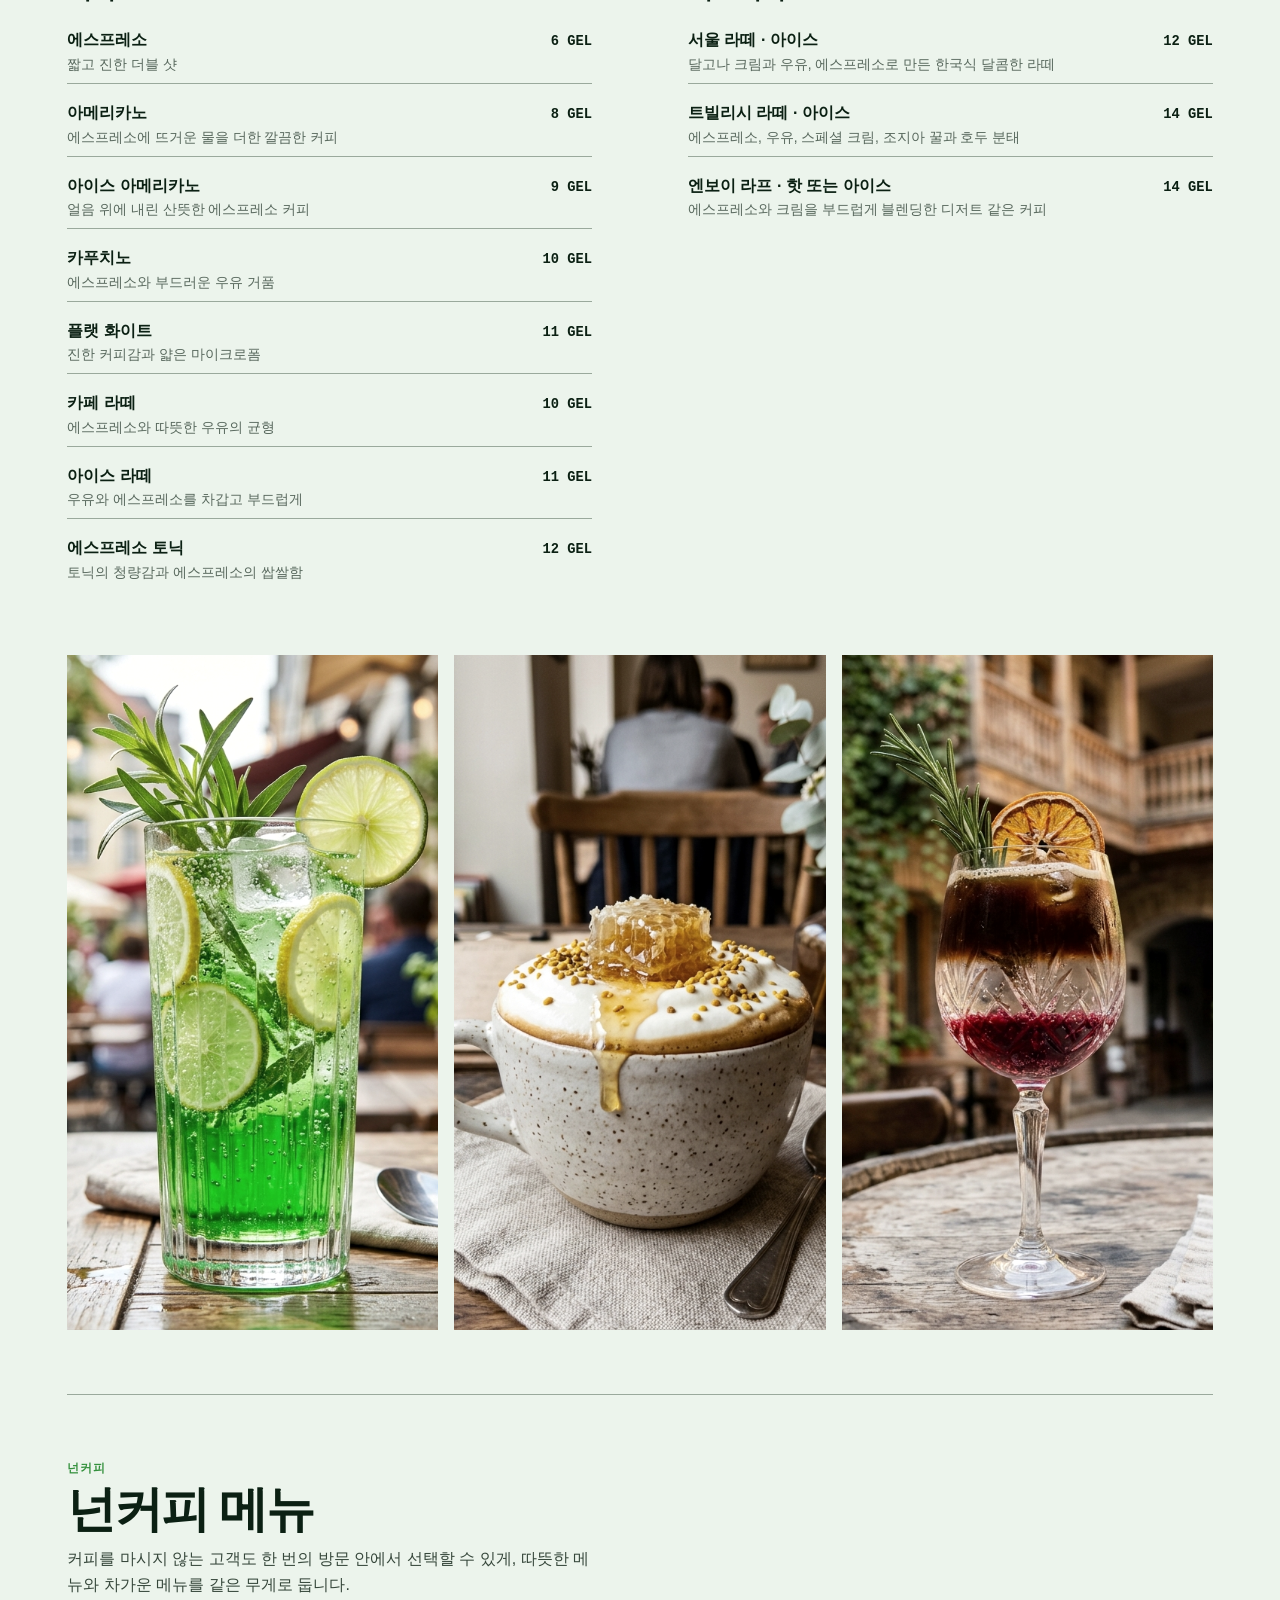
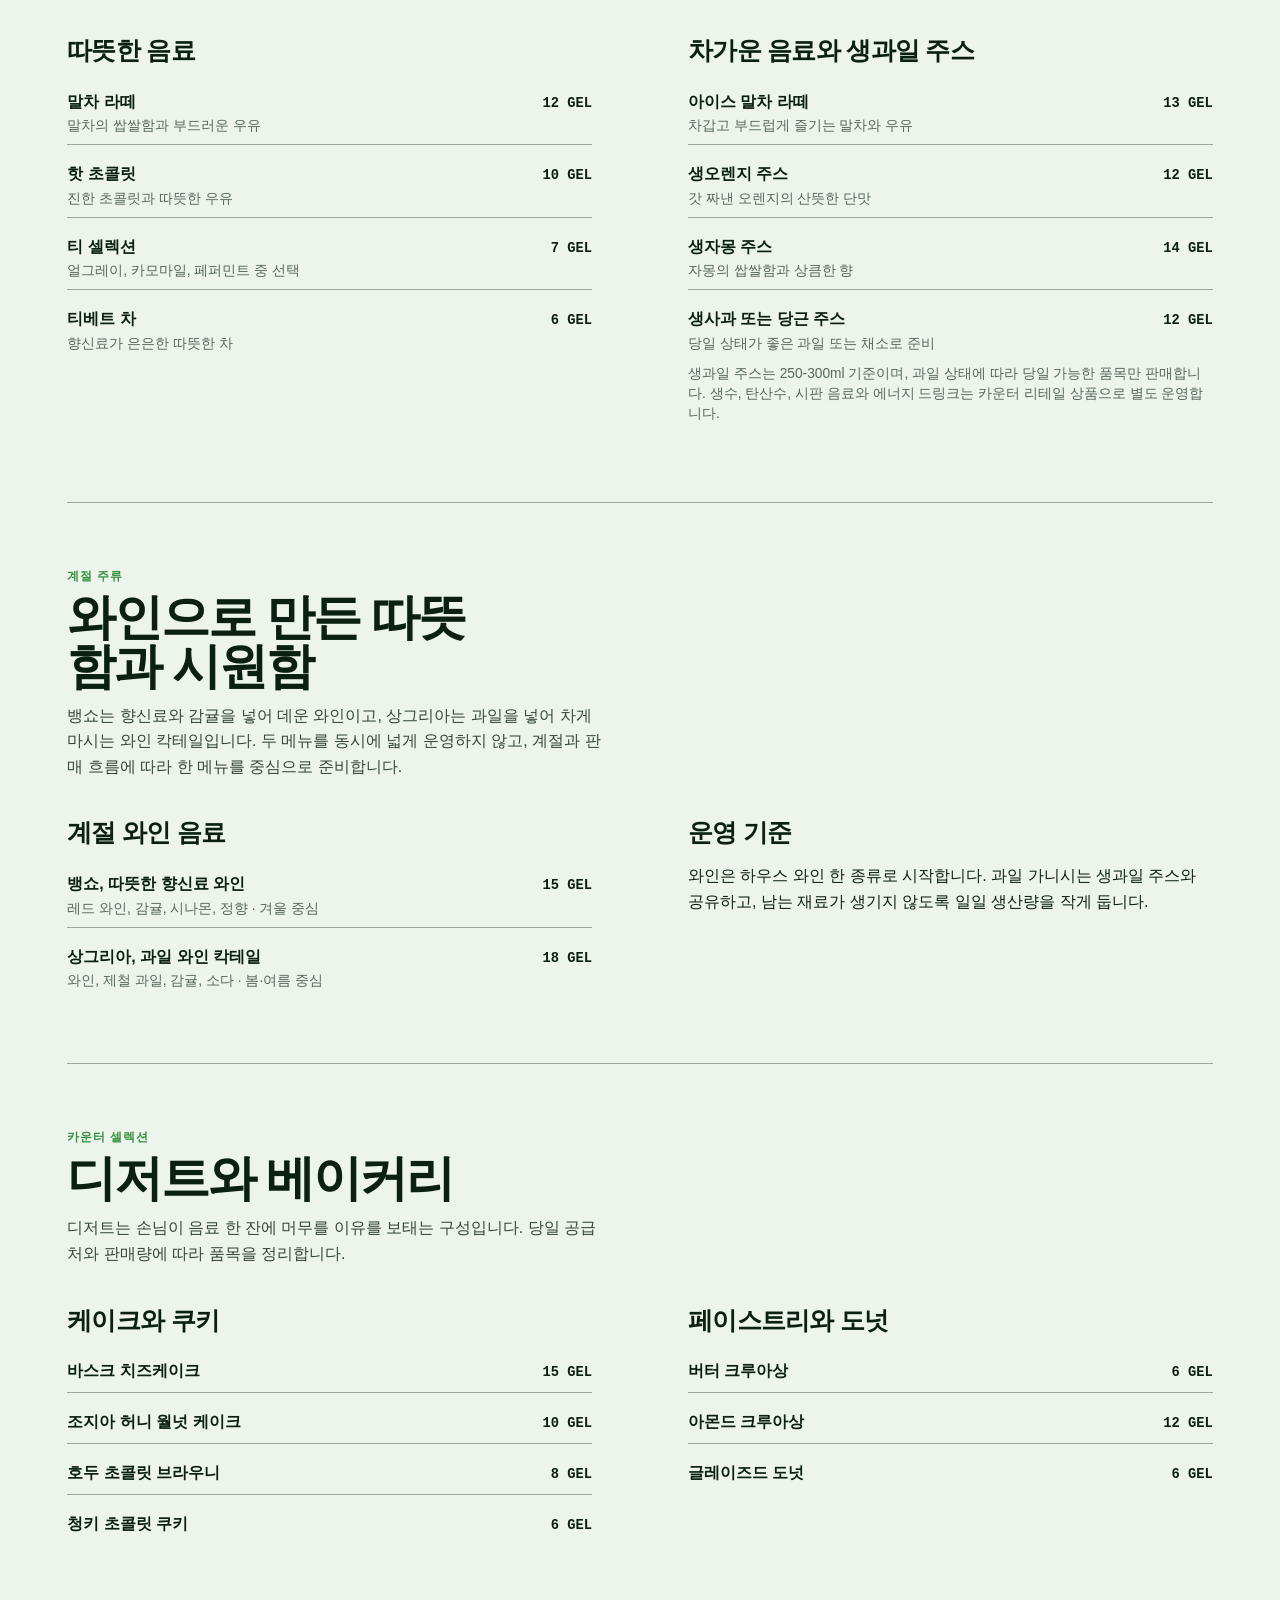
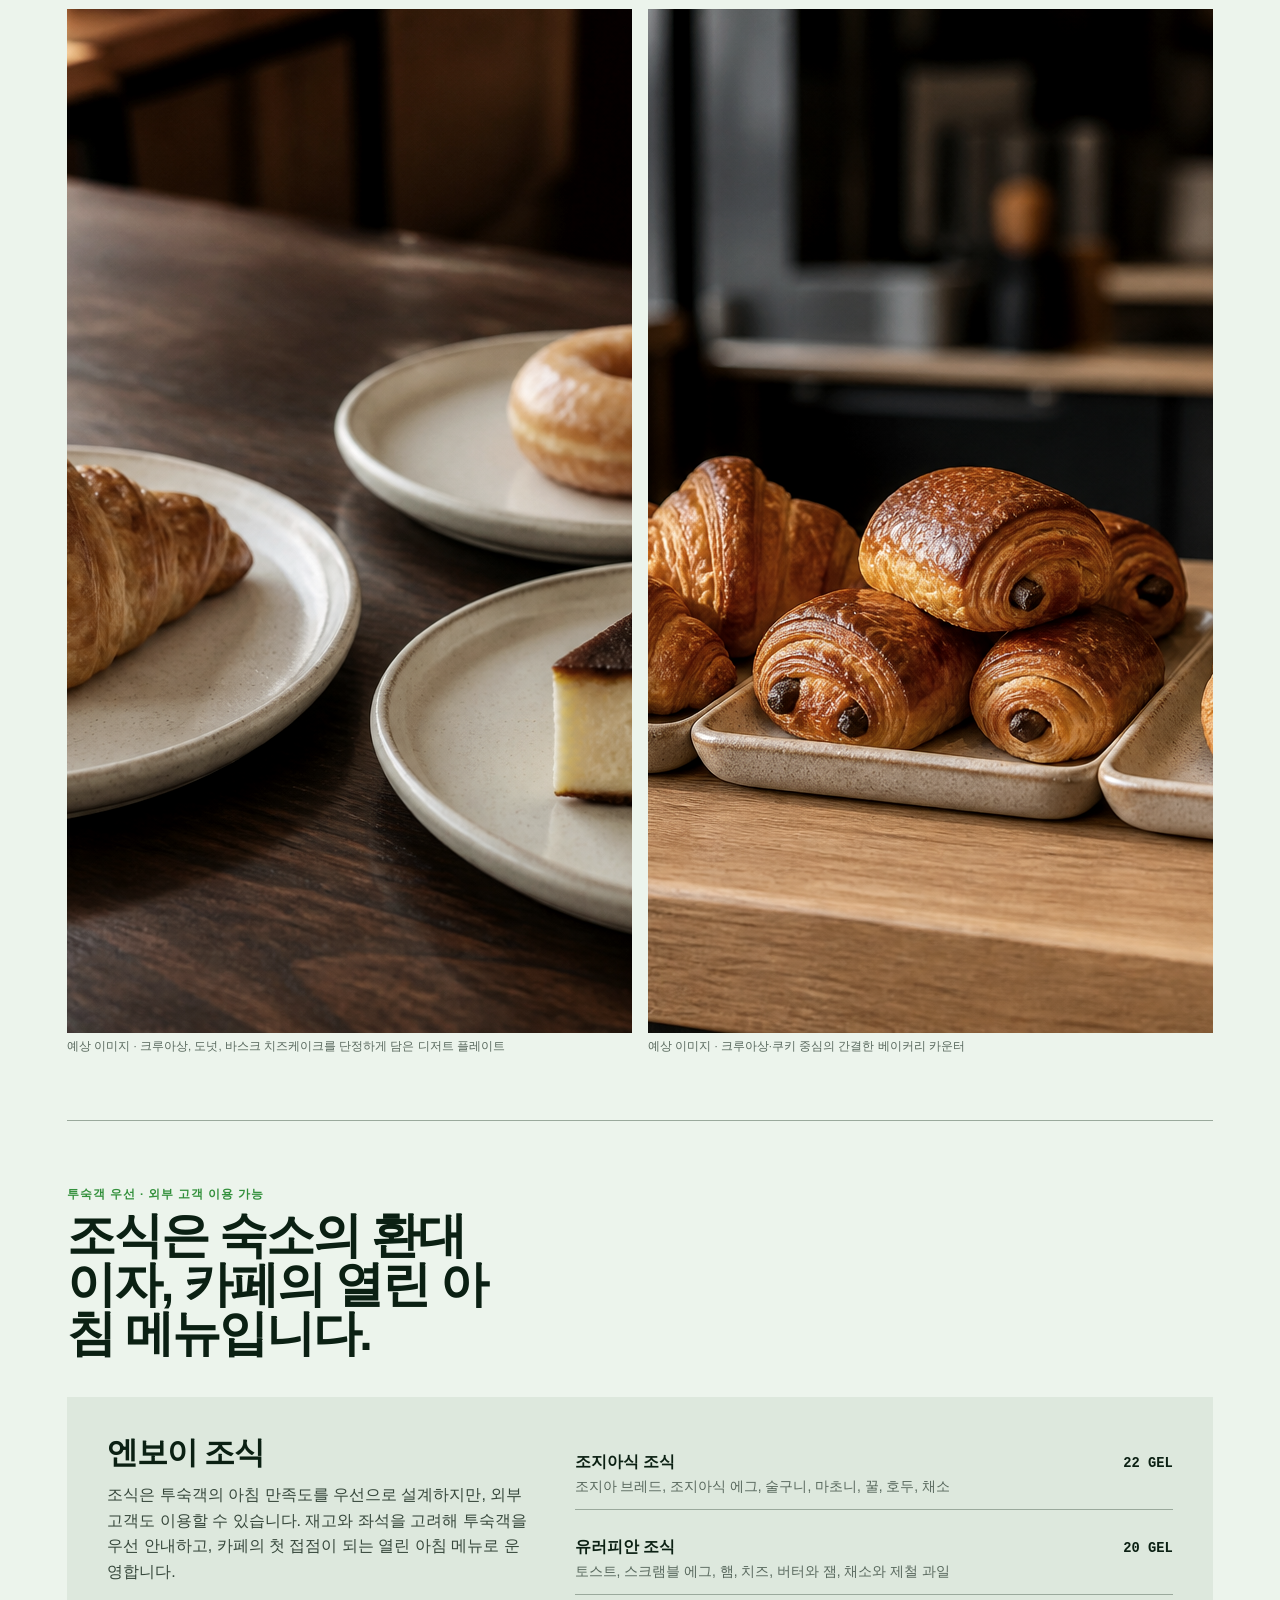
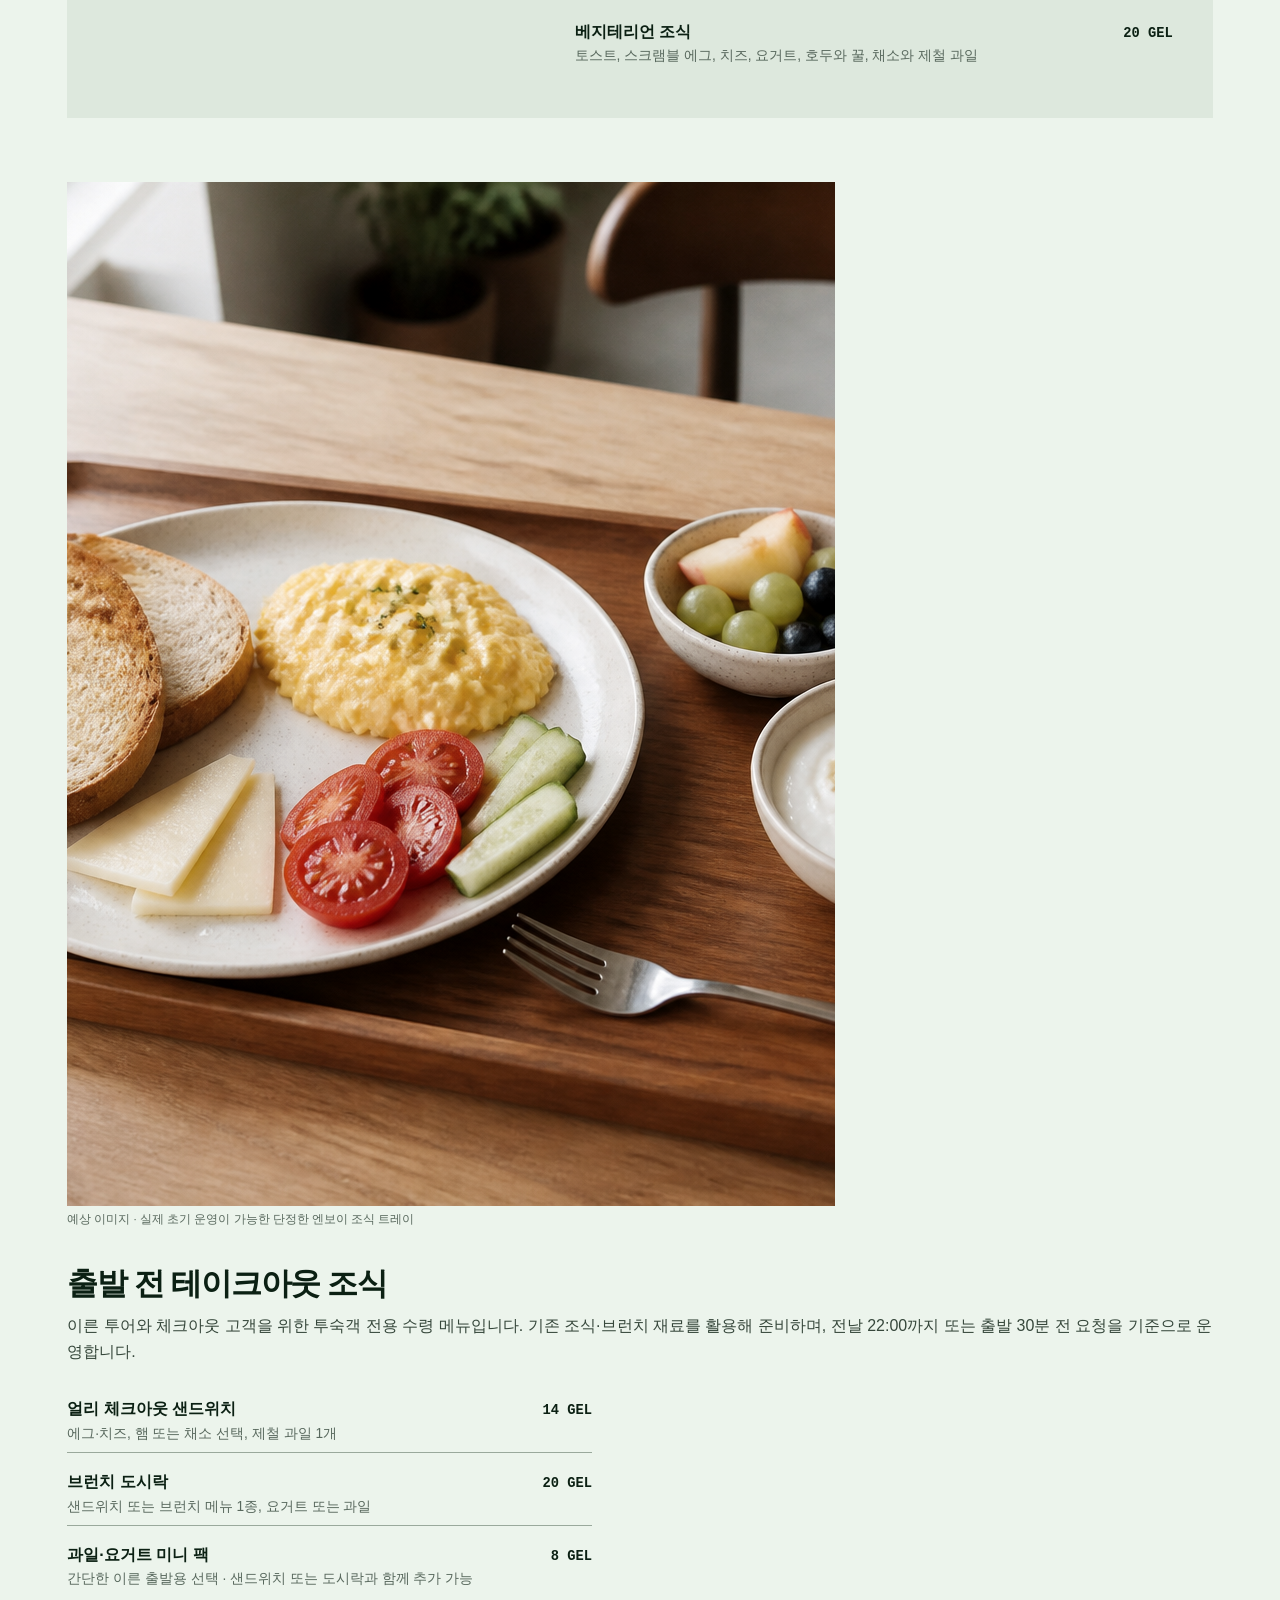
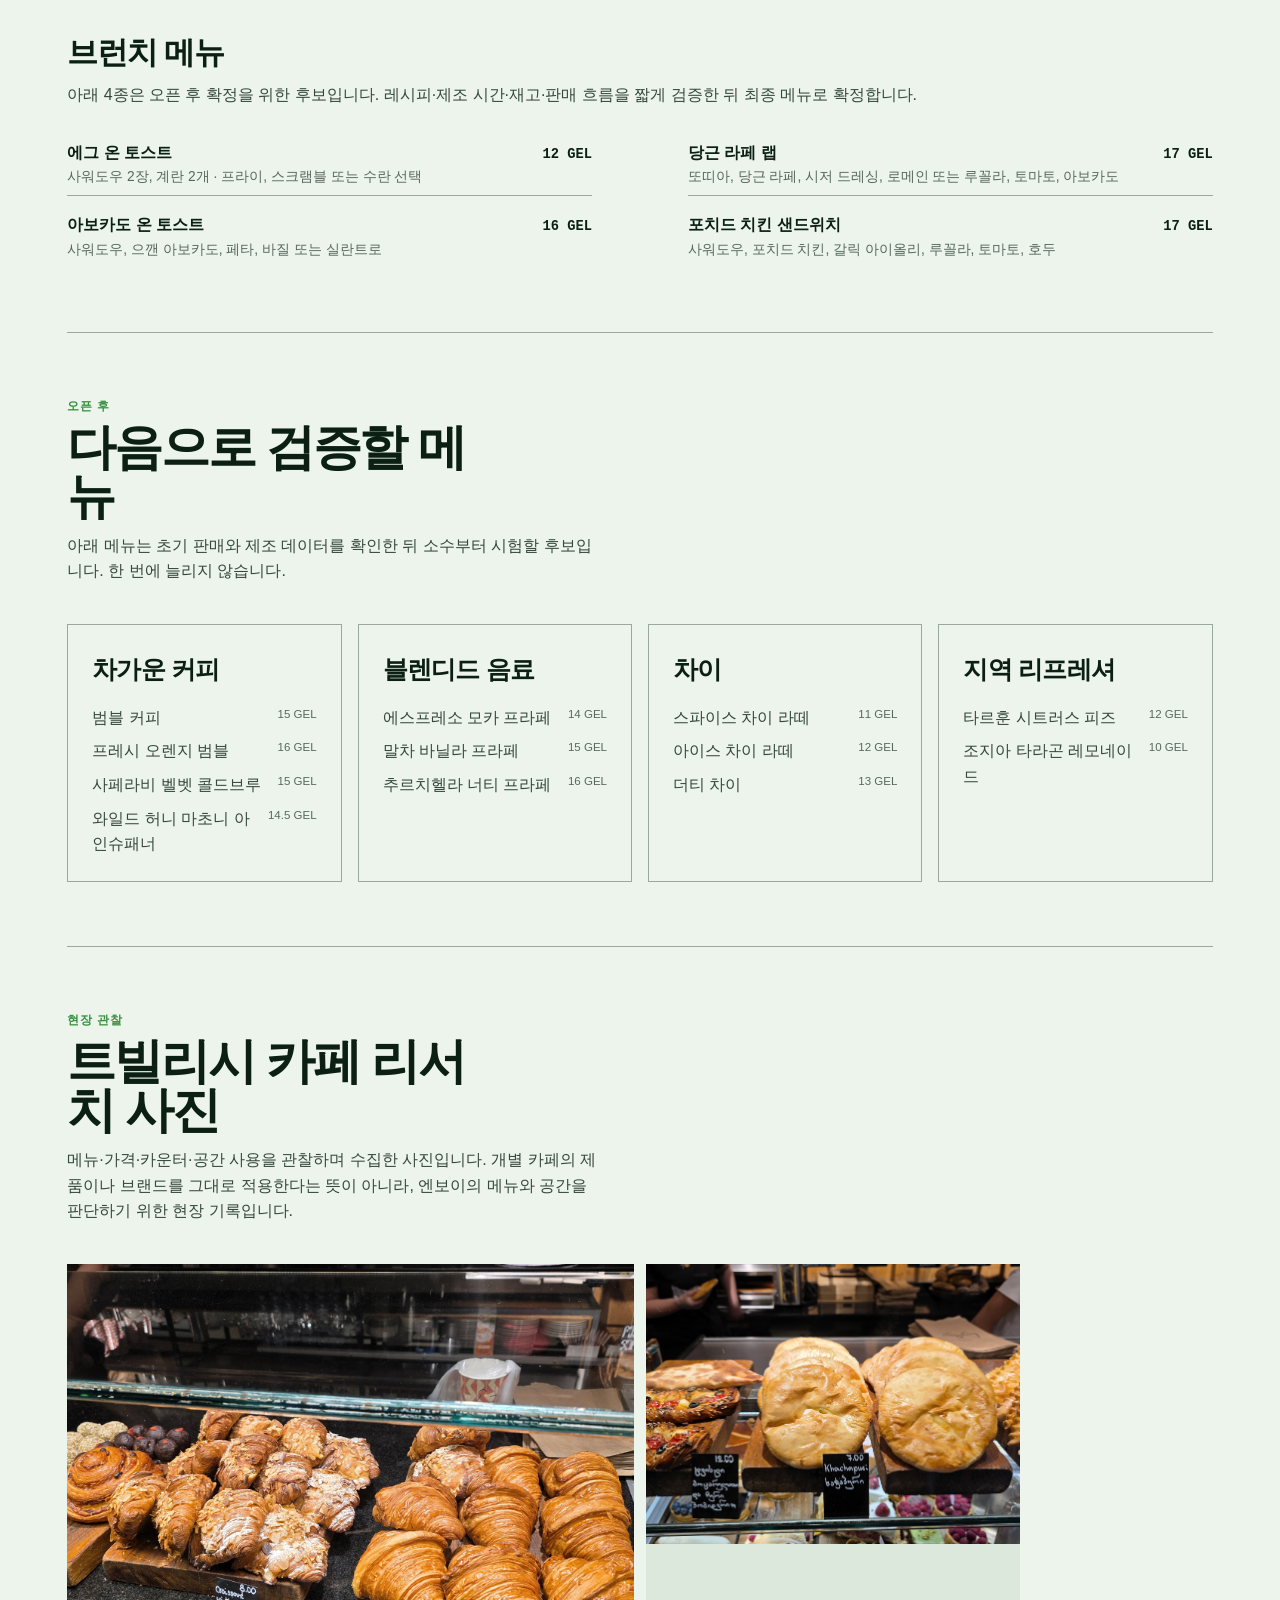
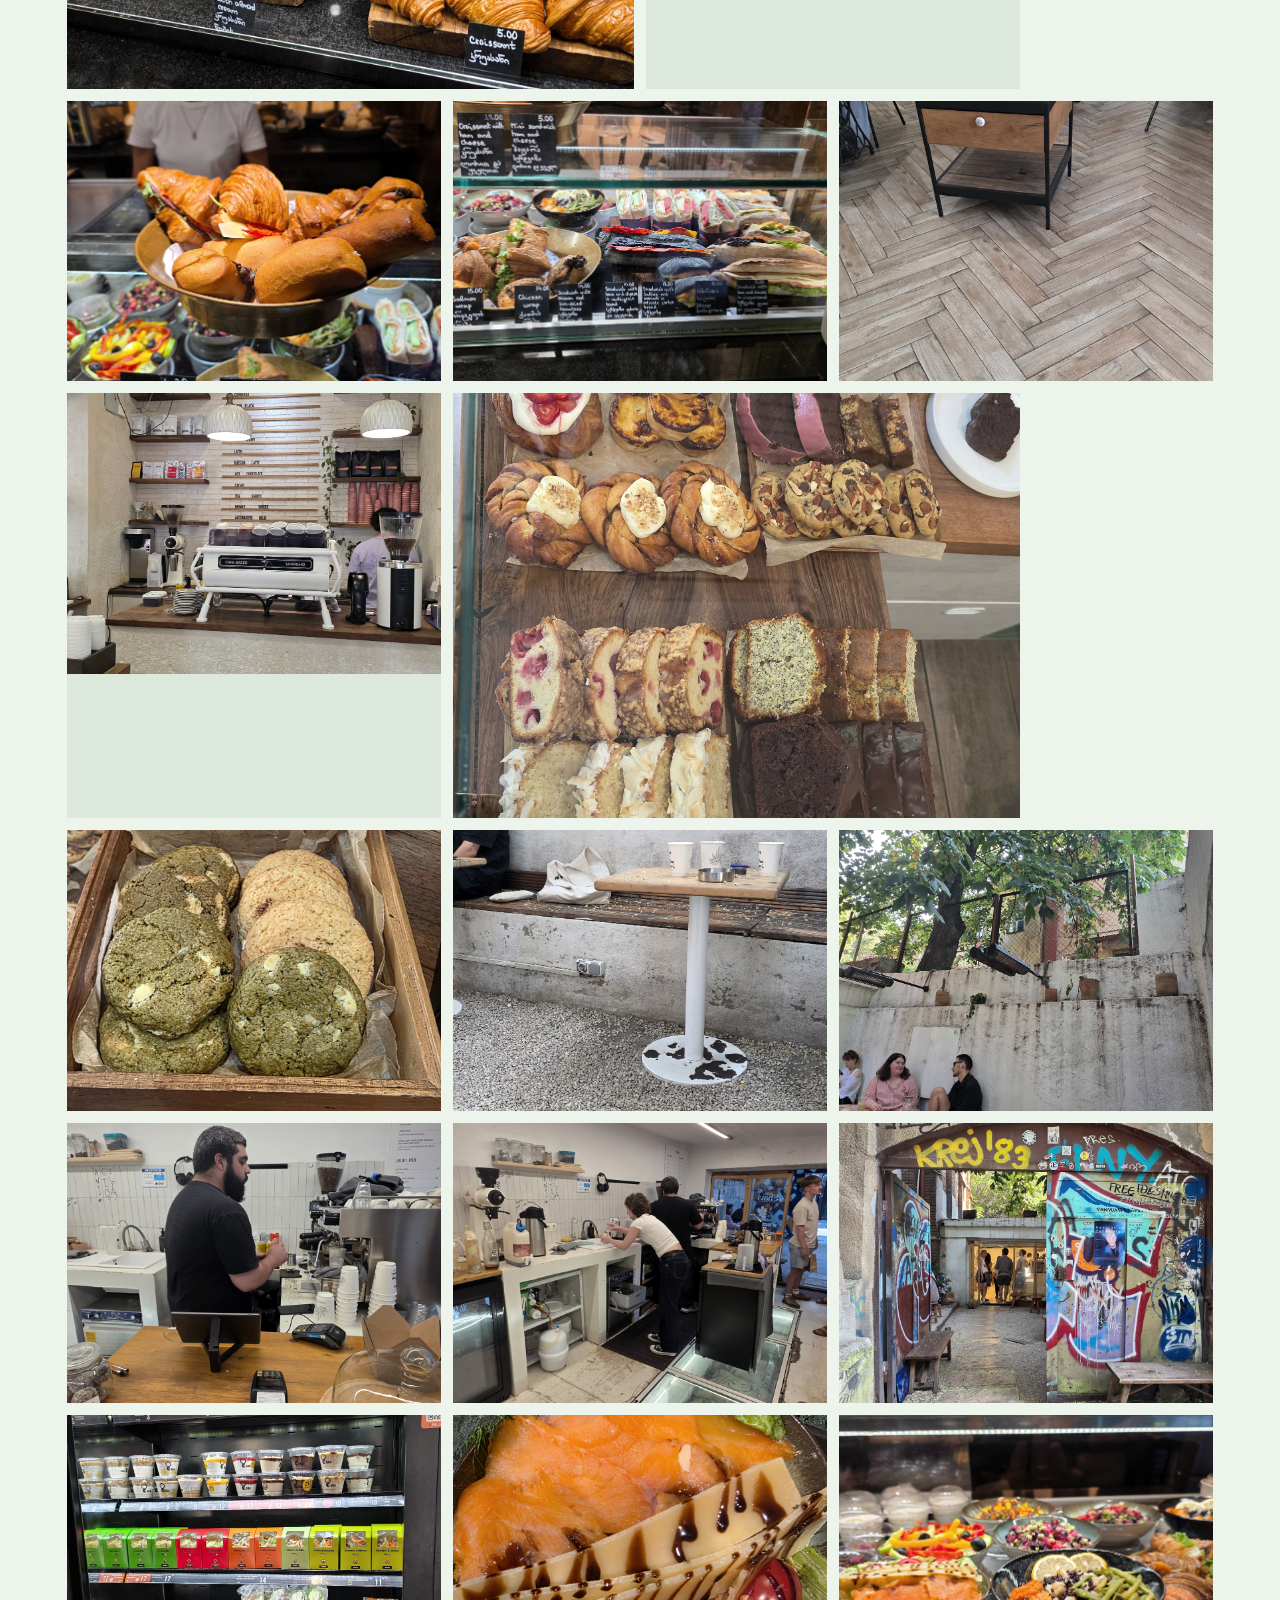
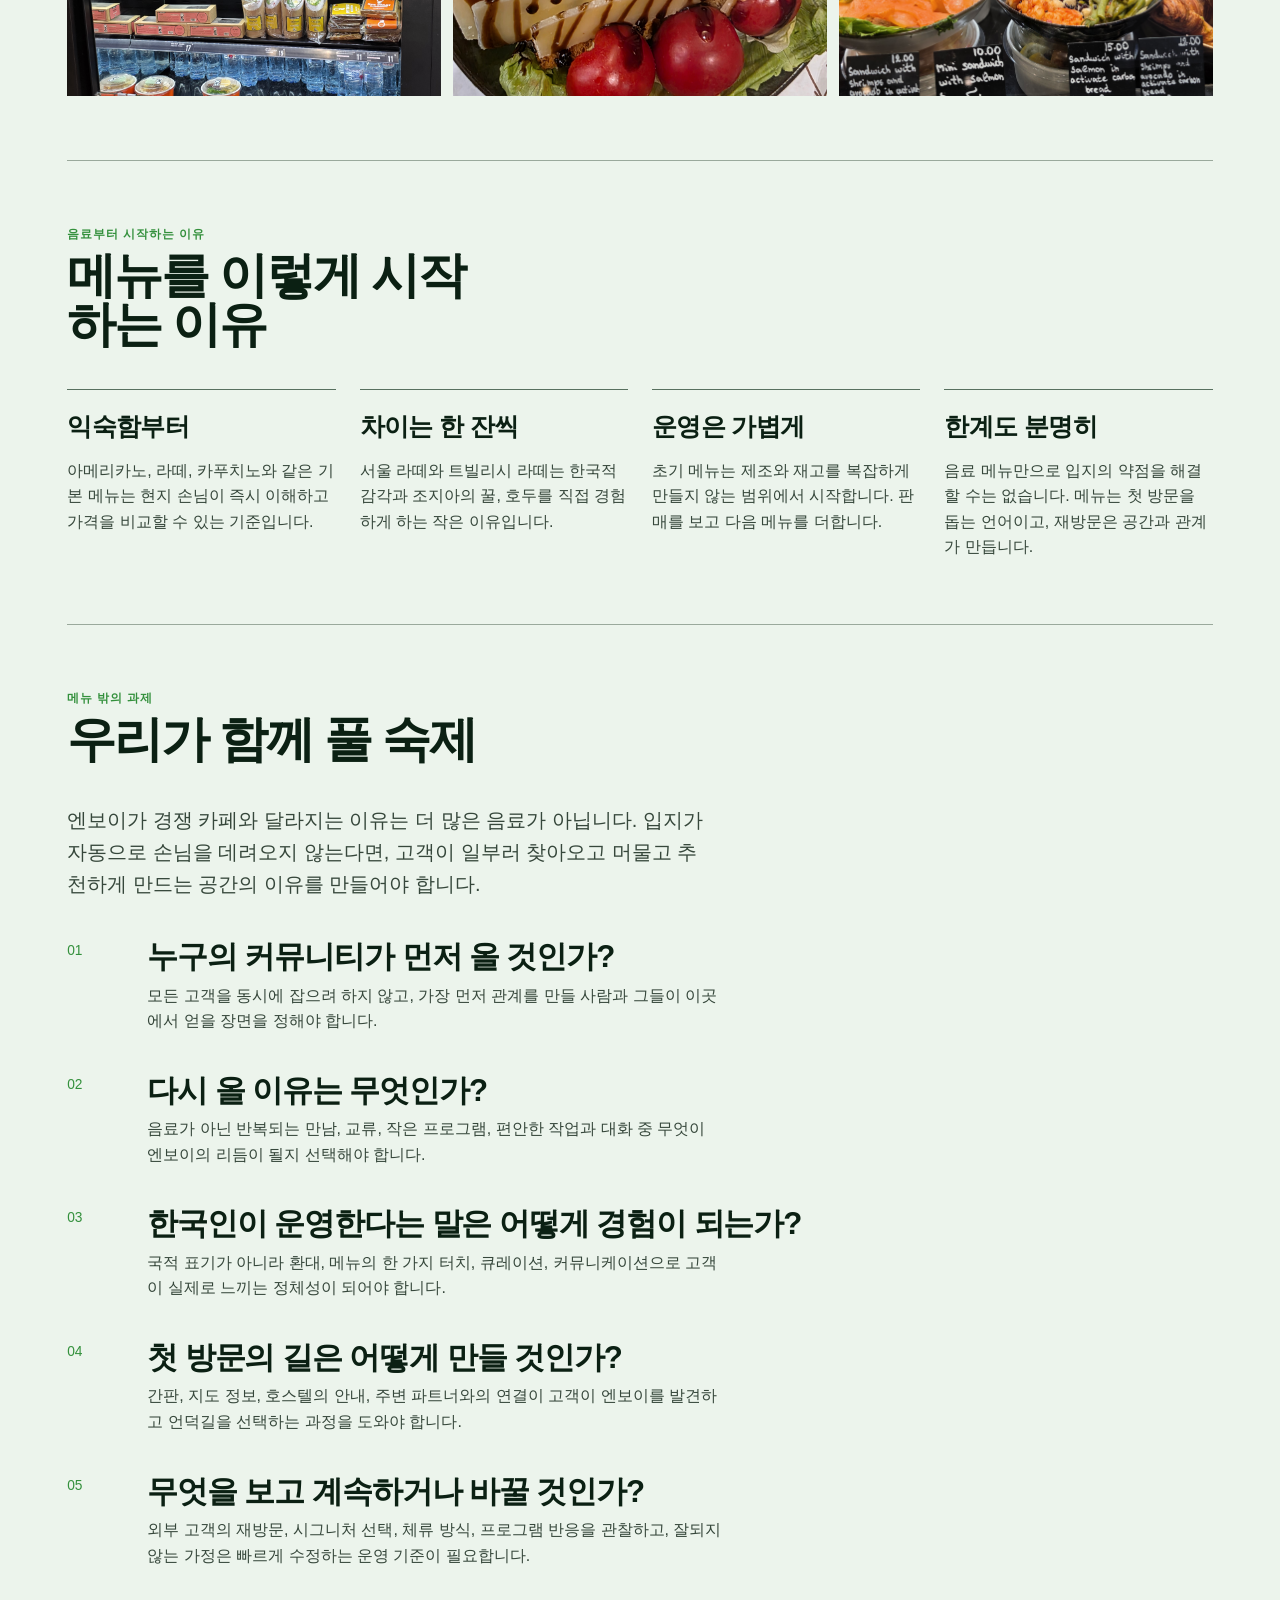
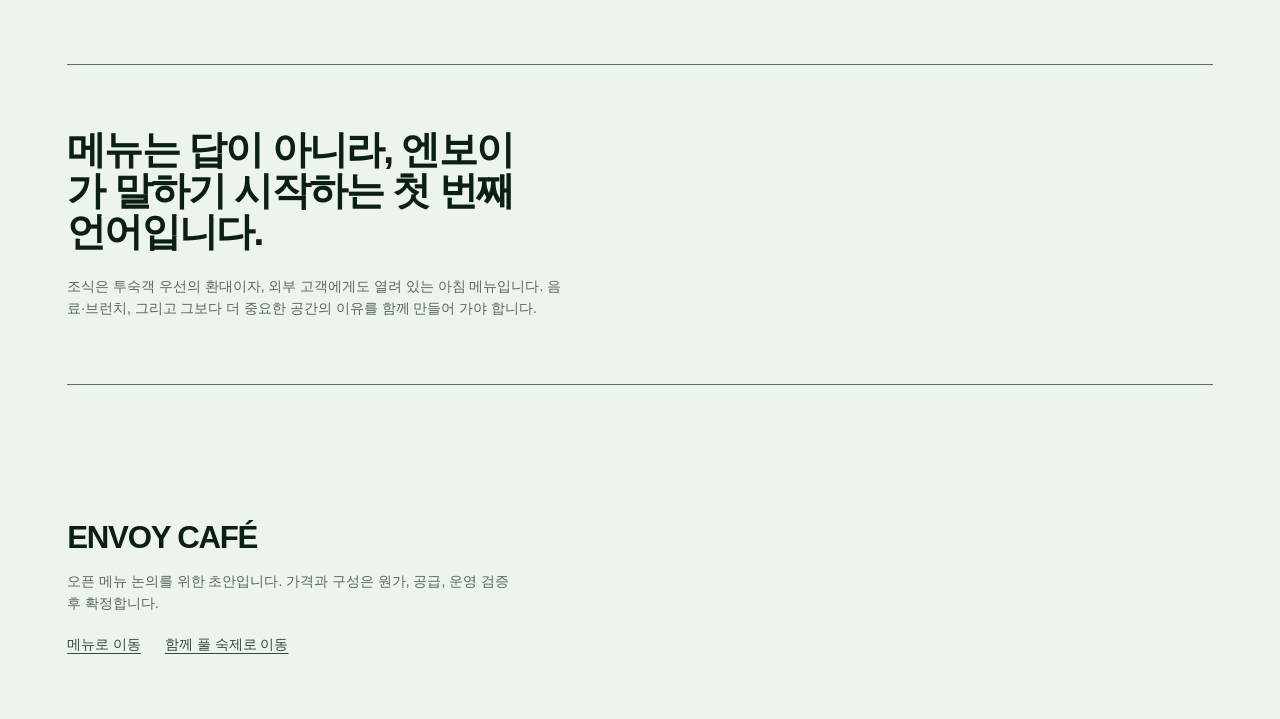
==== commit c548c2b8: "Refine breakfast access and rooftop menu categories" ====
--- a/index.html
+++ b/index.html
@@ -462,7 +462,7 @@
         <article class="why-item"><h3 class="localized" data-ko="익숙한 커피, 분명한 가격" data-en="Familiar coffee, clear pricing">익숙한 커피, 분명한 가격</h3><p class="localized" data-ko="현지 고객이 바로 이해하는 커피를 기준으로 두고, 아이스 메뉴는 별도 가격으로 명확히 제시합니다." data-en="Everyday coffee gives local guests an immediate reference point, while iced drinks are priced and listed separately for clarity.">현지 고객이 바로 이해하는 커피를 기준으로 두고, 아이스 메뉴는 별도 가격으로 명확히 제시합니다.</p></article>
         <article class="why-item"><h3 class="localized" data-ko="카운터는 메뉴판의 일부" data-en="The counter is part of the menu">카운터는 메뉴판의 일부</h3><p class="localized" data-ko="현장에서는 페이스트리·샌드위치·음료가 한눈에 보이는 쇼케이스가 즉시 구매와 테이크아웃을 만듭니다. 그래서 베이커리와 출발 전 조식을 함께 둡니다." data-en="In the field, a visible counter of pastries, sandwiches, and drinks prompted immediate purchases and takeaway. That is why bakery items and early-departure breakfast belong together.">현장에서는 페이스트리·샌드위치·음료가 한눈에 보이는 쇼케이스가 즉시 구매와 테이크아웃을 만듭니다. 그래서 베이커리와 출발 전 조식을 함께 둡니다.</p></article>
         <article class="why-item"><h3 class="localized" data-ko="시그니처는 적게, 이유는 선명하게" data-en="Few signatures, clear reasons">시그니처는 적게, 이유는 선명하게</h3><p class="localized" data-ko="서울·트빌리시·엔보이 라프는 각각 제공 온도를 명시하고, 한국의 감각과 조지아 재료를 한 잔에서 설명할 수 있게 합니다." data-en="Seoul, Tbilisi, and Envoy RAF each state their serving temperature and give a concise, cup-by-cup expression of Korean sensibility and Georgian ingredients.">서울·트빌리시·엔보이 라프는 각각 제공 온도를 명시하고, 한국의 감각과 조지아 재료를 한 잔에서 설명할 수 있게 합니다.</p></article>
-        <article class="why-item"><h3 class="localized" data-ko="브런치는 검증 후 확정" data-en="Brunch is confirmed after testing">브런치는 검증 후 확정</h3><p class="localized" data-ko="조식은 투숙객 서비스로 우선 운영하고, 브런치 4종은 제조 시간·재고·판매 흐름을 확인한 뒤 확정합니다." data-en="Breakfast operates first as a guest service; the four brunch items are confirmed only after validating prep time, inventory, and sales flow.">조식은 투숙객 서비스로 우선 운영하고, 브런치 4종은 제조 시간·재고·판매 흐름을 확인한 뒤 확정합니다.</p></article>
+        <article class="why-item"><h3 class="localized" data-ko="브런치는 검증 후 확정" data-en="Brunch is confirmed after testing">브런치는 검증 후 확정</h3><p class="localized" data-ko="조식은 투숙객 우선으로 운영하되 외부 고객도 이용할 수 있습니다. 브런치 4종은 제조 시간·재고·판매 흐름을 확인한 뒤 확정합니다." data-en="Breakfast gives priority to hostel guests while remaining open to outside guests. The four brunch items are confirmed only after validating prep time, inventory, and sales flow.">조식은 투숙객 우선으로 운영하되 외부 고객도 이용할 수 있습니다. 브런치 4종은 제조 시간·재고·판매 흐름을 확인한 뒤 확정합니다.</p></article>
       </div>
     </section>
 
@@ -590,13 +590,13 @@
 
     <section class="section" id="breakfast" aria-labelledby="breakfast-title">
       <div class="section-head">
-        <p class="section-kicker localized" data-ko="엔보이 투숙객" data-en="For Envoy Guests">엔보이 투숙객</p>
-        <h2 id="breakfast-title" class="localized" data-ko="조식은 숙소 서비스로 둡니다." data-en="Breakfast is a guest service.">조식은 숙소 서비스로 둡니다.</h2>
+        <p class="section-kicker localized" data-ko="투숙객 우선 · 외부 고객 이용 가능" data-en="Guest Priority · Open to Outside Guests">투숙객 우선 · 외부 고객 이용 가능</p>
+        <h2 id="breakfast-title" class="localized" data-ko="조식은 숙소의 환대이자, 카페의 열린 아침 메뉴입니다." data-en="Breakfast is hostel hospitality and an open morning menu at the café.">조식은 숙소의 환대이자, 카페의 열린 아침 메뉴입니다.</h2>
       </div>
       <div class="breakfast">
         <div>
           <h3 class="localized" data-ko="엔보이 조식" data-en="Breakfast at Envoy">엔보이 조식</h3>
-          <p class="localized" data-ko="조식은 외부 유입을 전제로 하지 않습니다. 호스텔 고객의 아침 만족도와 카페의 첫 접점을 만드는 서비스로 운영합니다." data-en="Breakfast is not based on expected outside traffic. It serves hostel guest satisfaction and creates the first touchpoint with the café.">조식은 외부 유입을 전제로 하지 않습니다. 호스텔 고객의 아침 만족도와 카페의 첫 접점을 만드는 서비스로 운영합니다.</p>
+          <p class="localized" data-ko="조식은 투숙객의 아침 만족도를 우선으로 설계하지만, 외부 고객도 이용할 수 있습니다. 재고와 좌석을 고려해 투숙객을 우선 안내하고, 카페의 첫 접점이 되는 열린 아침 메뉴로 운영합니다." data-en="Breakfast is designed first for hostel guest satisfaction, but outside guests are welcome. Guest priority is protected through stock and seating management, while the café remains open as a morning point of entry.">조식은 투숙객의 아침 만족도를 우선으로 설계하지만, 외부 고객도 이용할 수 있습니다. 재고와 좌석을 고려해 투숙객을 우선 안내하고, 카페의 첫 접점이 되는 열린 아침 메뉴로 운영합니다.</p>
         </div>
         <div class="breakfast-menu">
           <div class="menu-item"><span><span class="bilingual"><span class="ko">조지아식 조식</span><span class="en">Georgian Breakfast</span></span><span class="item-desc"><span class="lang-ko">조지아 브레드, 조지아식 에그, 술구니, 마초니, 꿀, 호두, 채소</span><span class="lang-en">Georgian bread, eggs, sulguni, matsoni, honey, walnut, vegetables</span></span></span><span class="price">22 GEL</span></div>
@@ -731,7 +731,7 @@
 
       <div class="closing">
         <p class="localized" data-ko="메뉴는 답이 아니라, 엔보이가 말하기 시작하는 첫 번째 언어입니다." data-en="The menu is not the answer. It is Envoy's first language.">메뉴는 답이 아니라, 엔보이가 말하기 시작하는 첫 번째 언어입니다.</p>
-        <small class="localized" data-ko="조식은 숙소 고객을 위한 환대입니다. 외부 고객에게는 음료, 브런치, 그리고 그보다 더 중요한 공간의 이유를 함께 만들어 가야 합니다." data-en="Breakfast is hospitality for hostel guests. For outside guests, we still need to build the reasons for drinks, brunch, and above all, the space itself.">조식은 숙소 고객을 위한 환대입니다. 외부 고객에게는 음료, 브런치, 그리고 그보다 더 중요한 공간의 이유를 함께 만들어 가야 합니다.</small>
+        <small class="localized" data-ko="조식은 투숙객 우선의 환대이자, 외부 고객에게도 열려 있는 아침 메뉴입니다. 음료·브런치, 그리고 그보다 더 중요한 공간의 이유를 함께 만들어 가야 합니다." data-en="Breakfast is guest-priority hospitality and an open morning offer for outside guests. We still need to build the reasons for drinks, brunch, and above all, the space itself.">조식은 투숙객 우선의 환대이자, 외부 고객에게도 열려 있는 아침 메뉴입니다. 음료·브런치, 그리고 그보다 더 중요한 공간의 이유를 함께 만들어 가야 합니다.</small>
       </div>
     </section>
   </main>
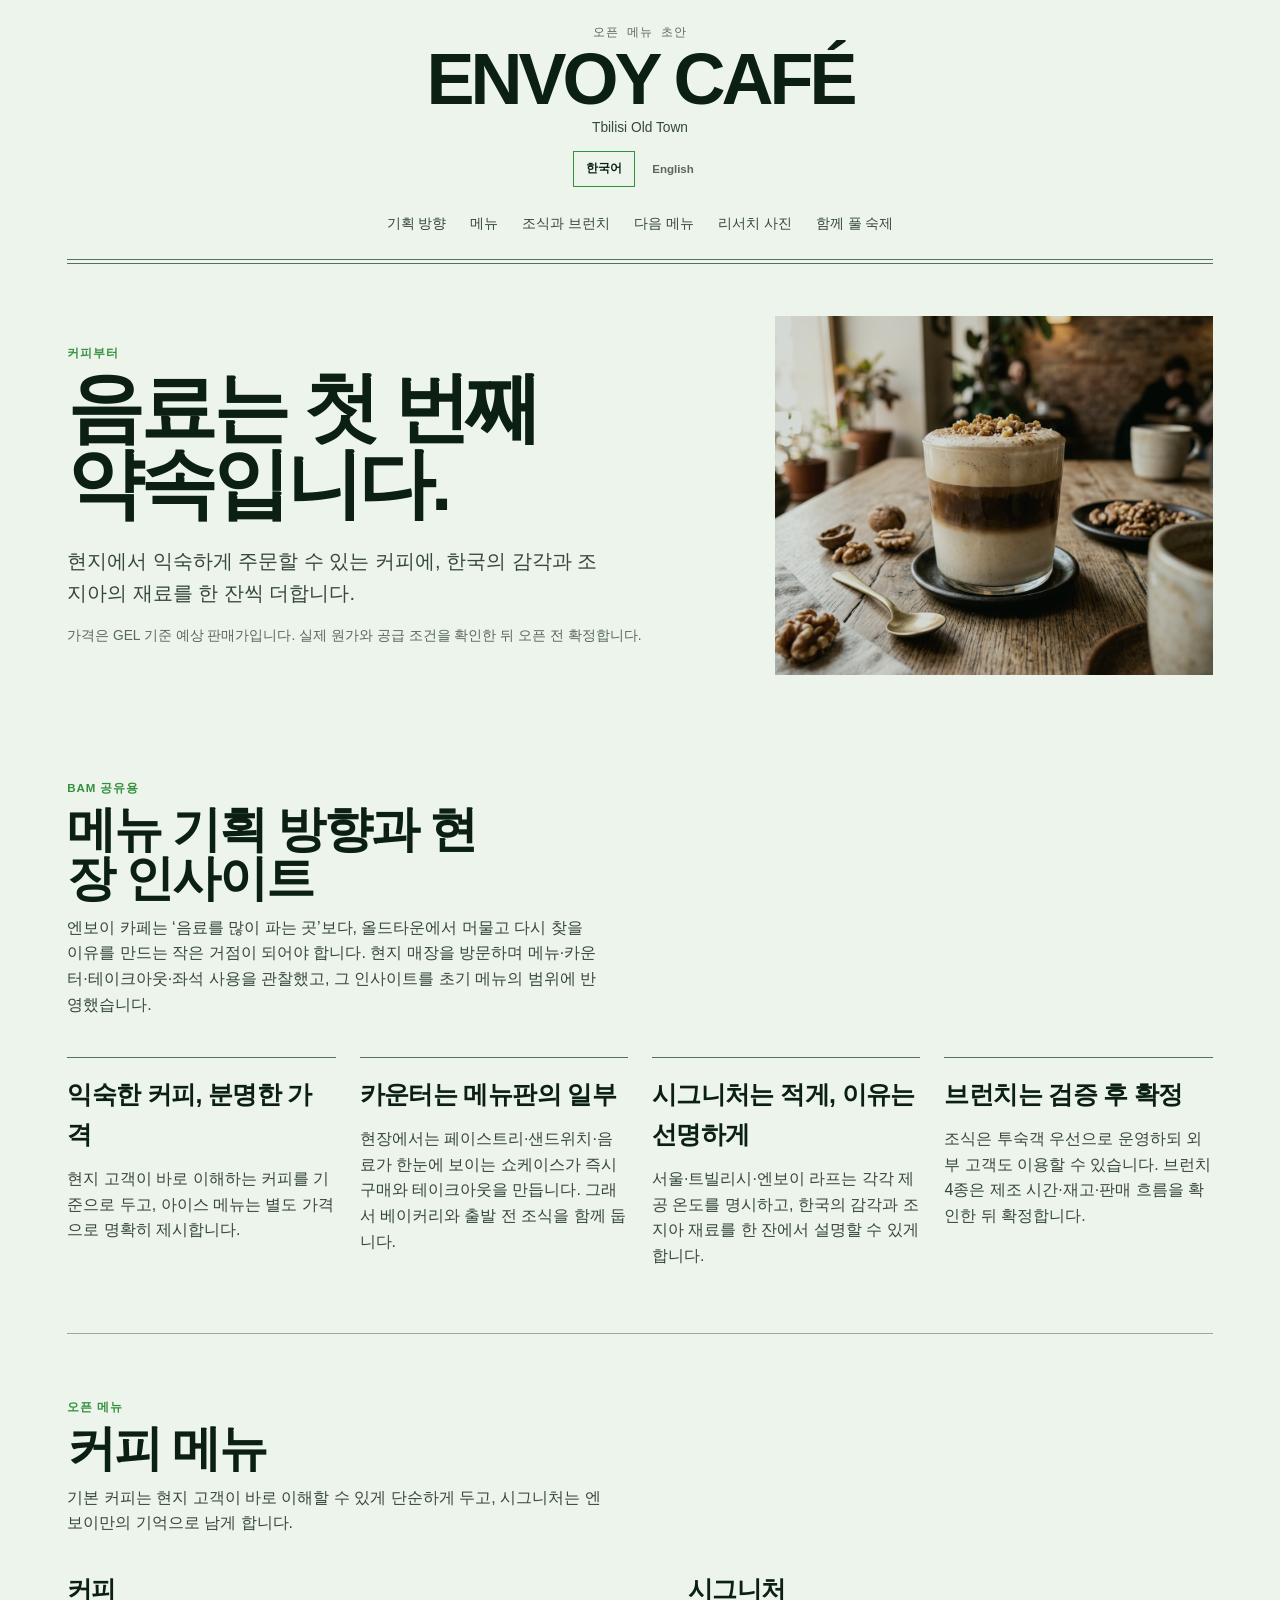
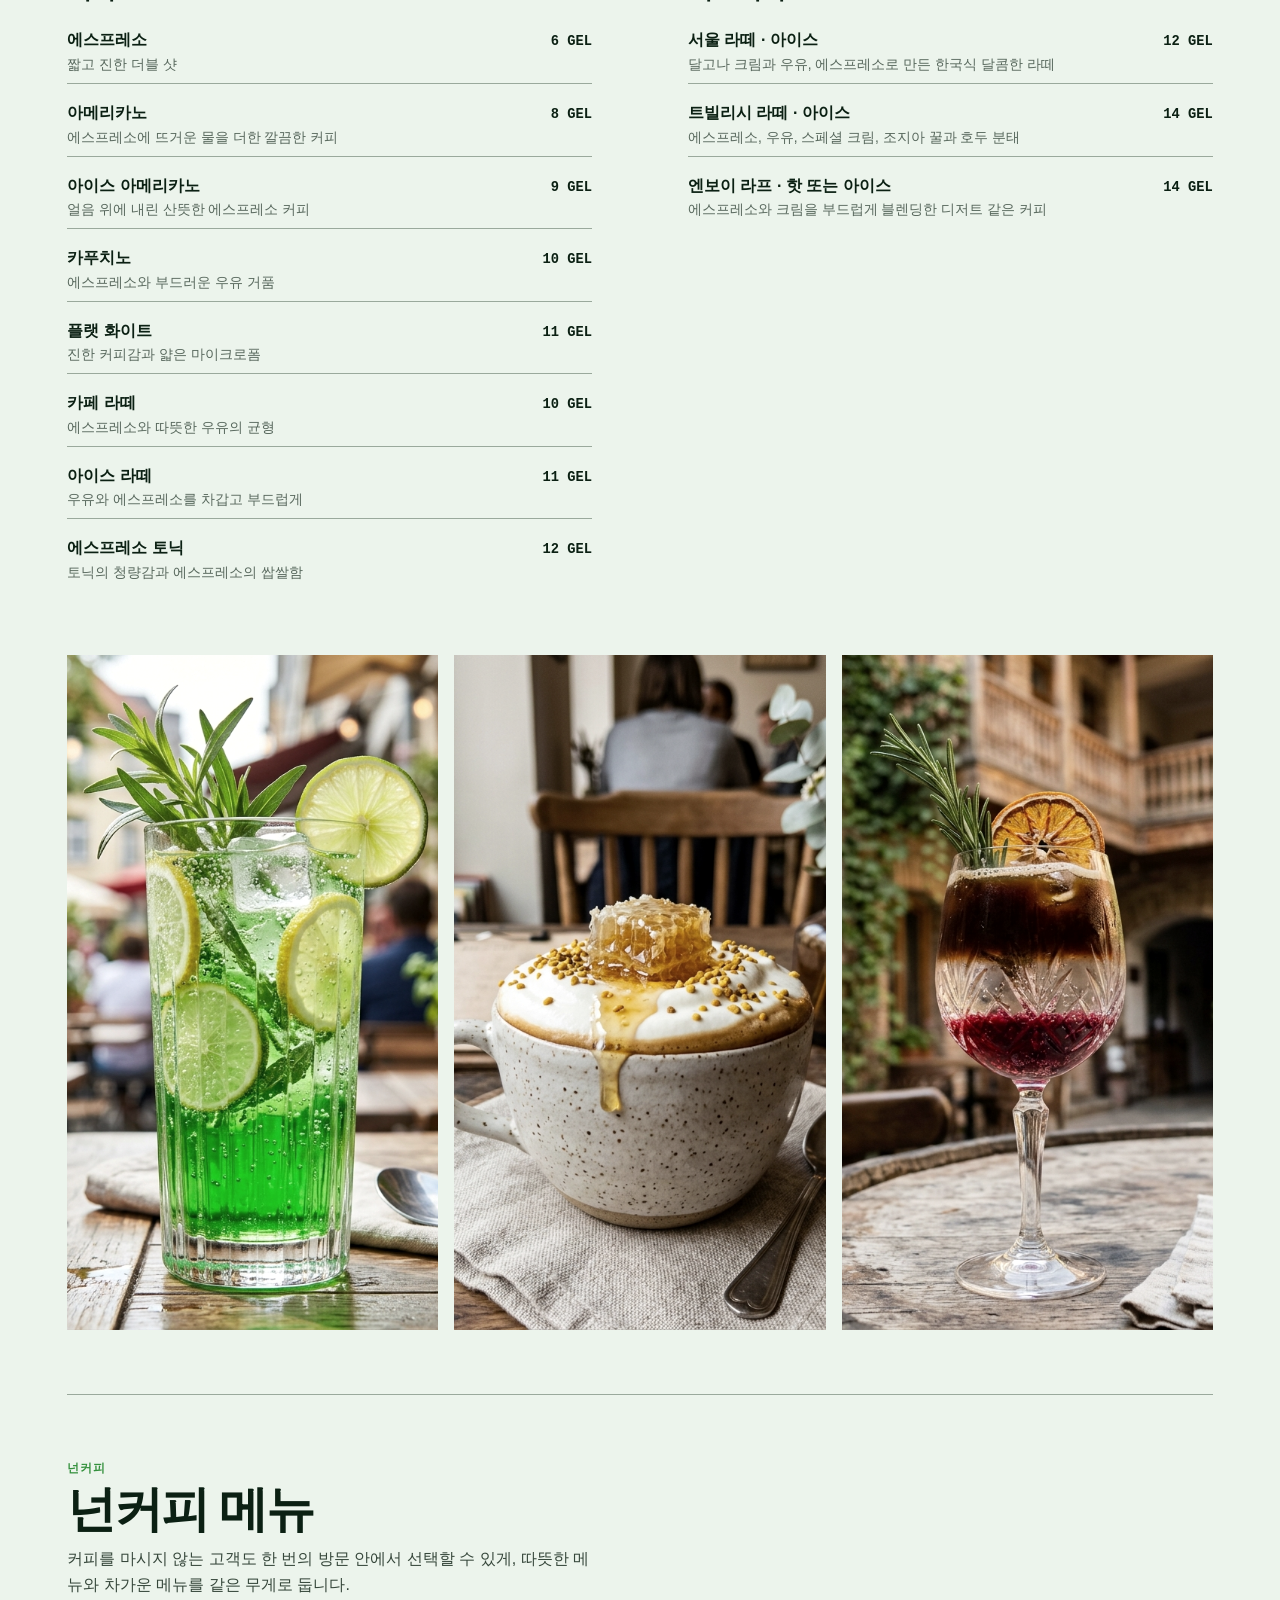
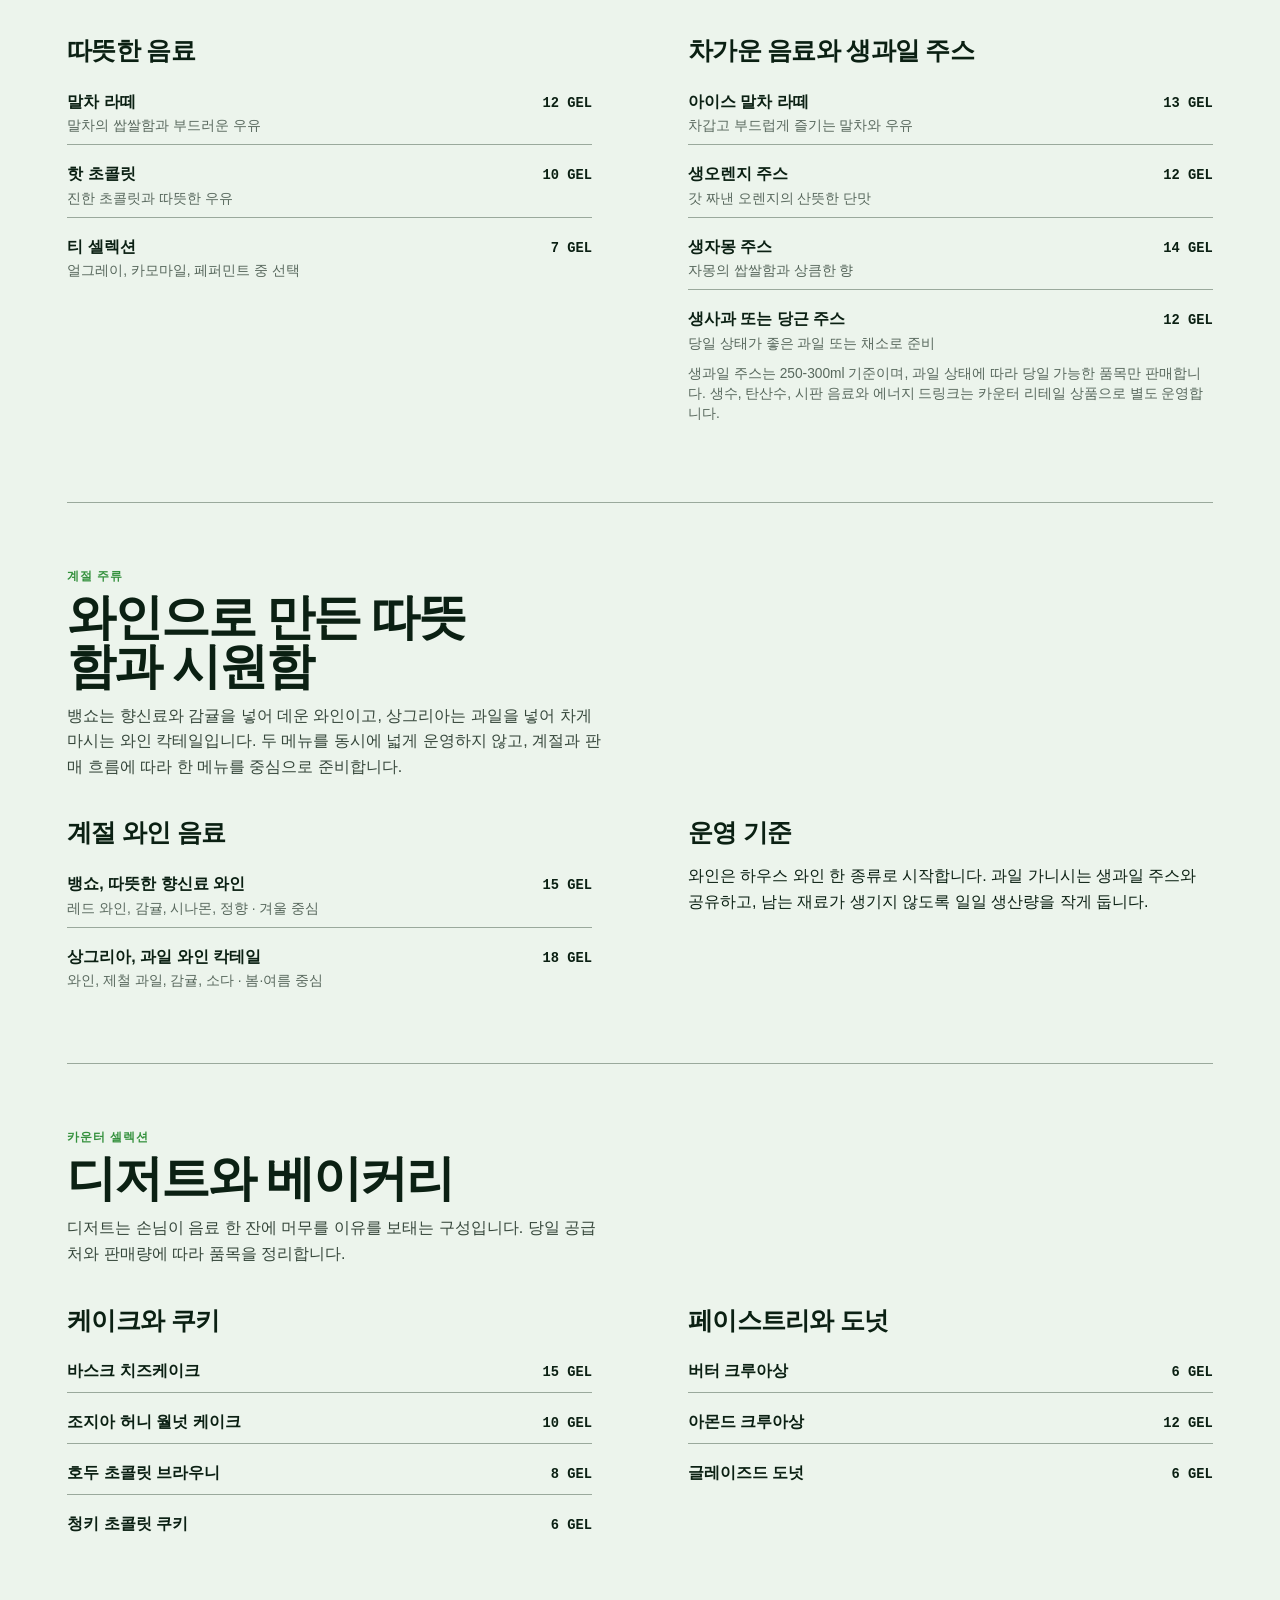
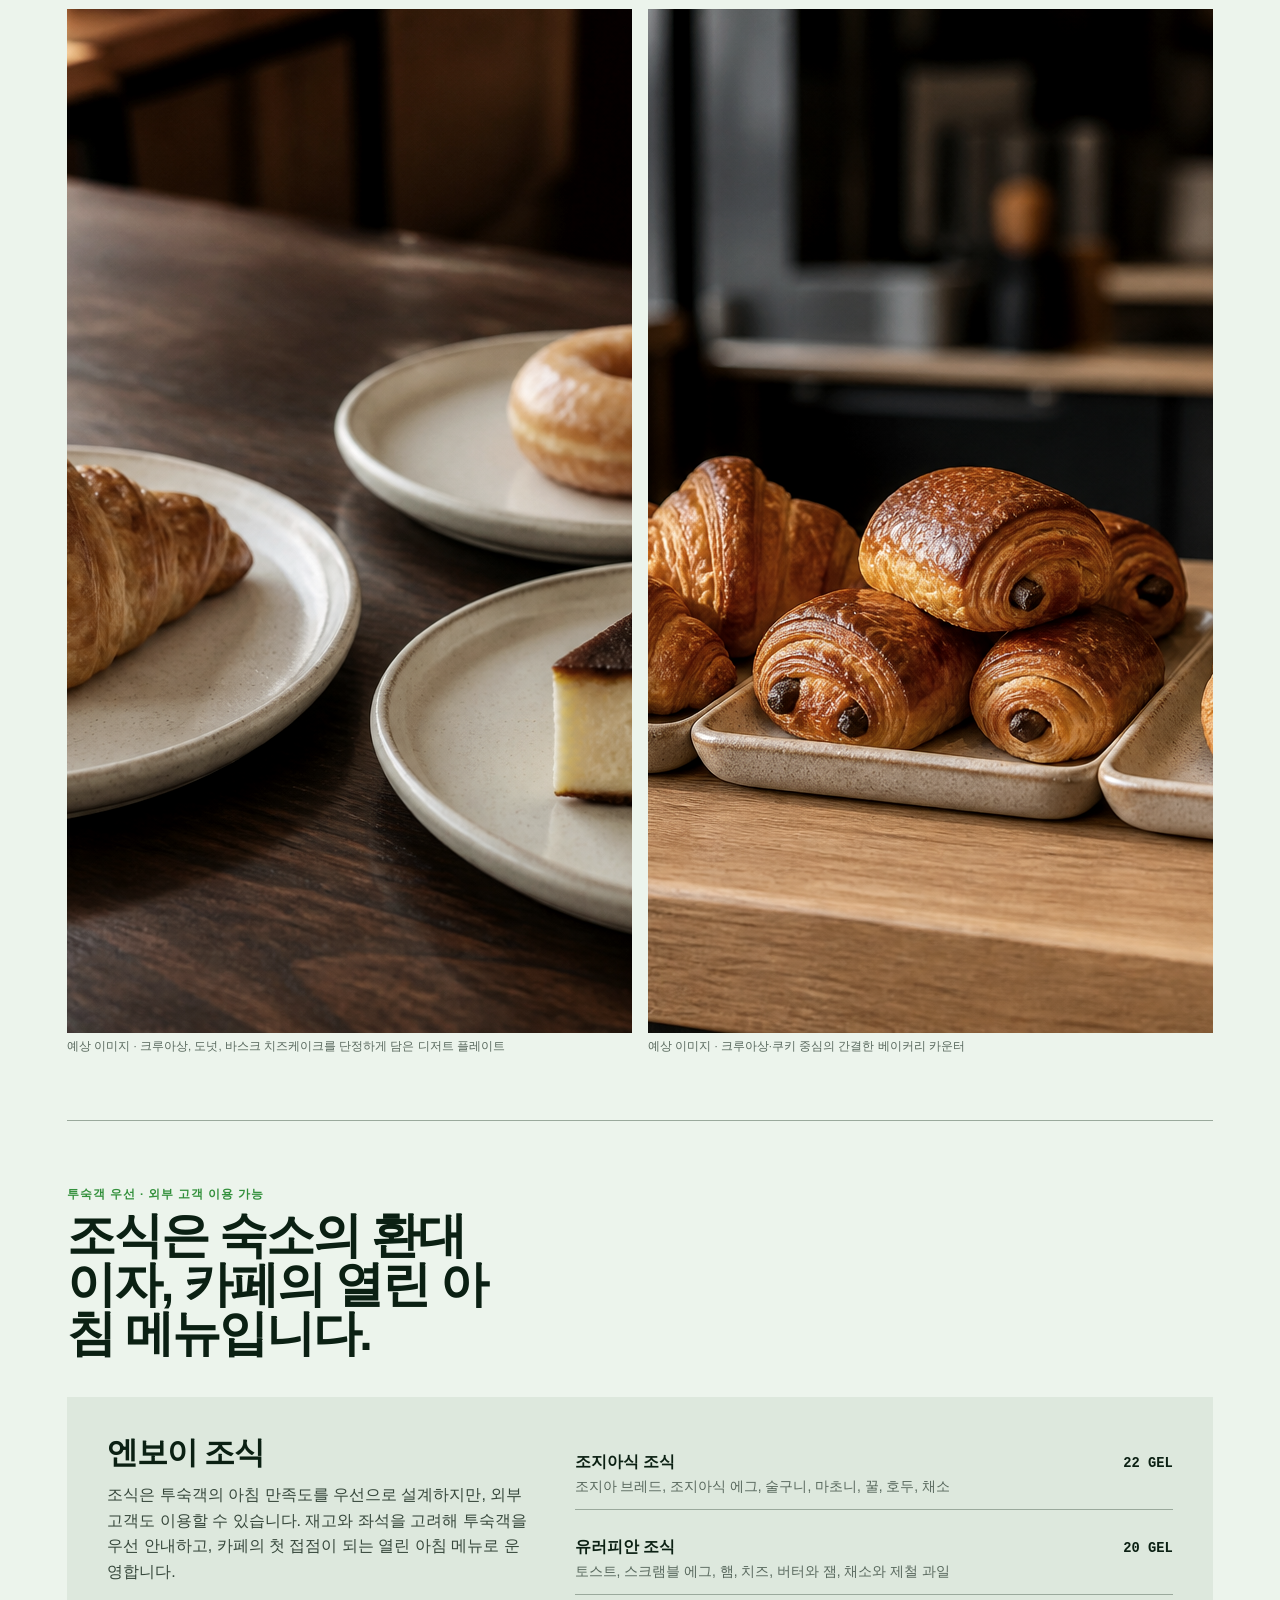
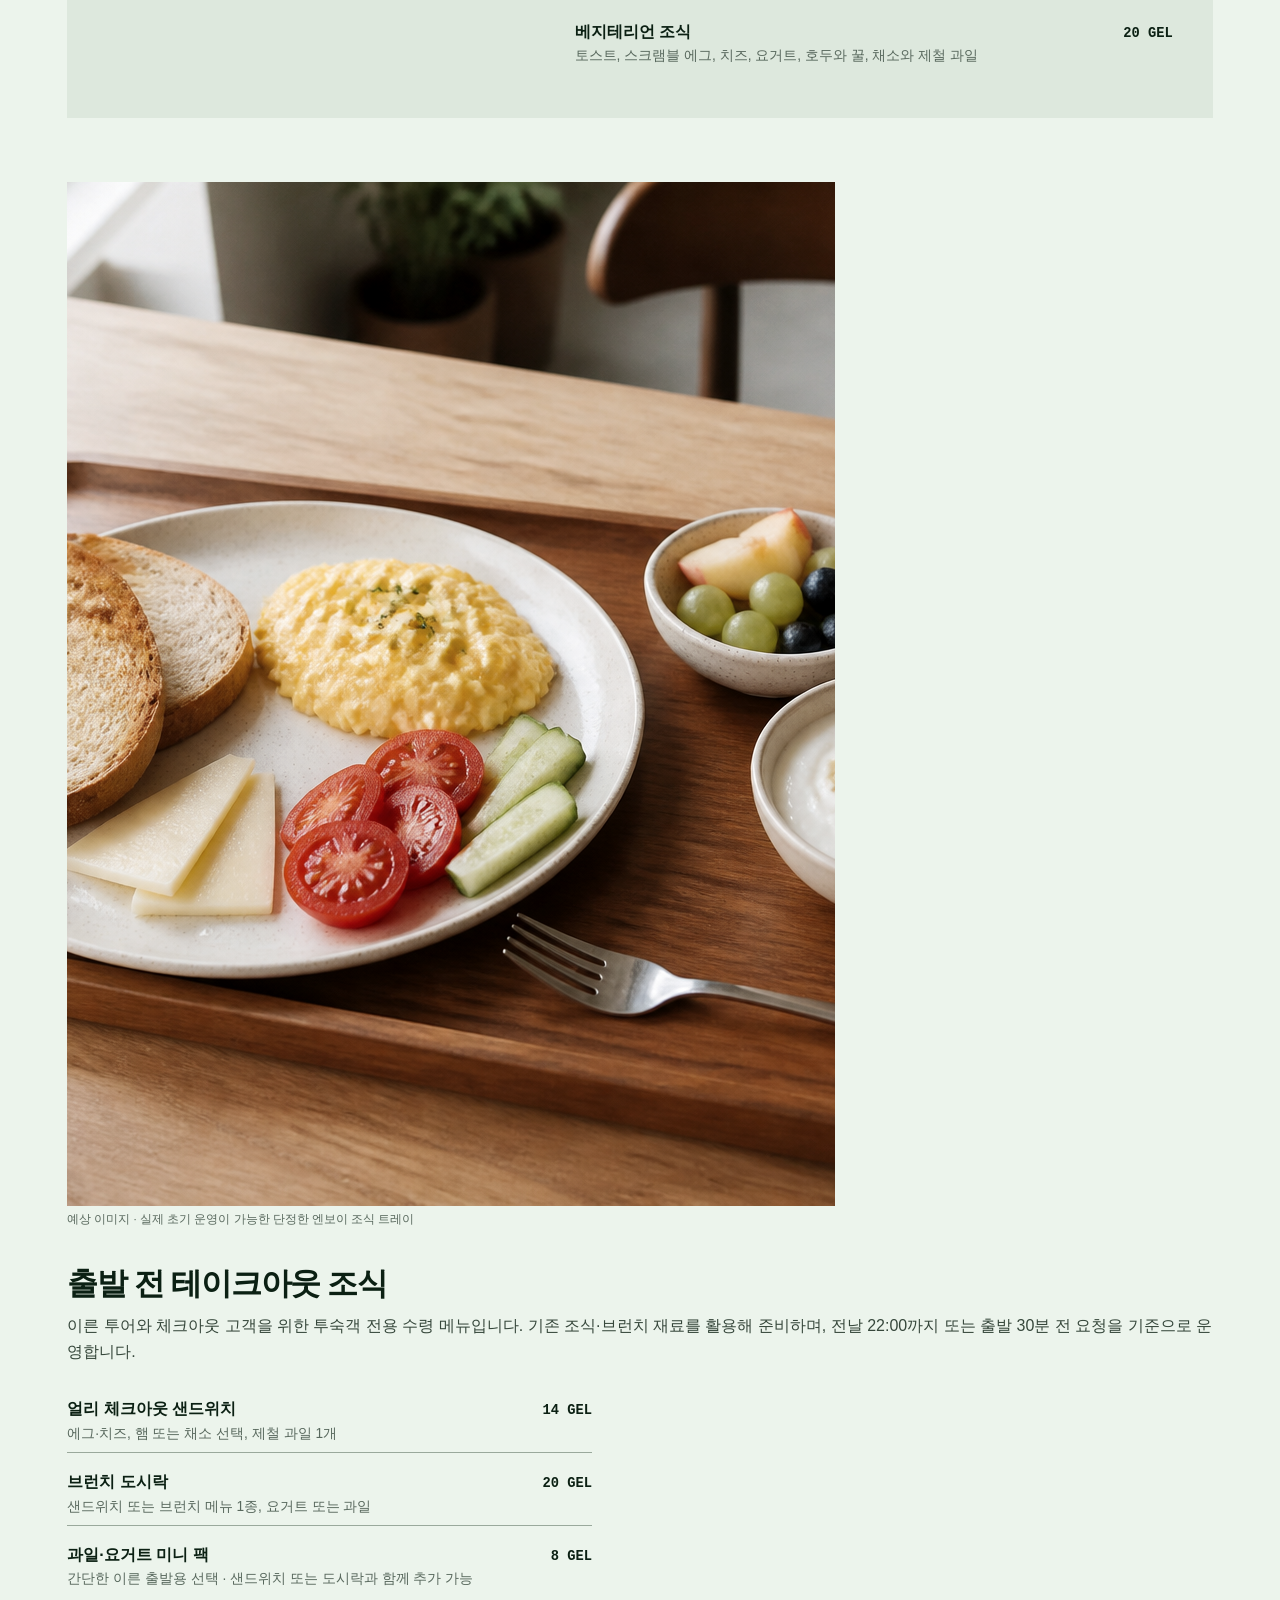
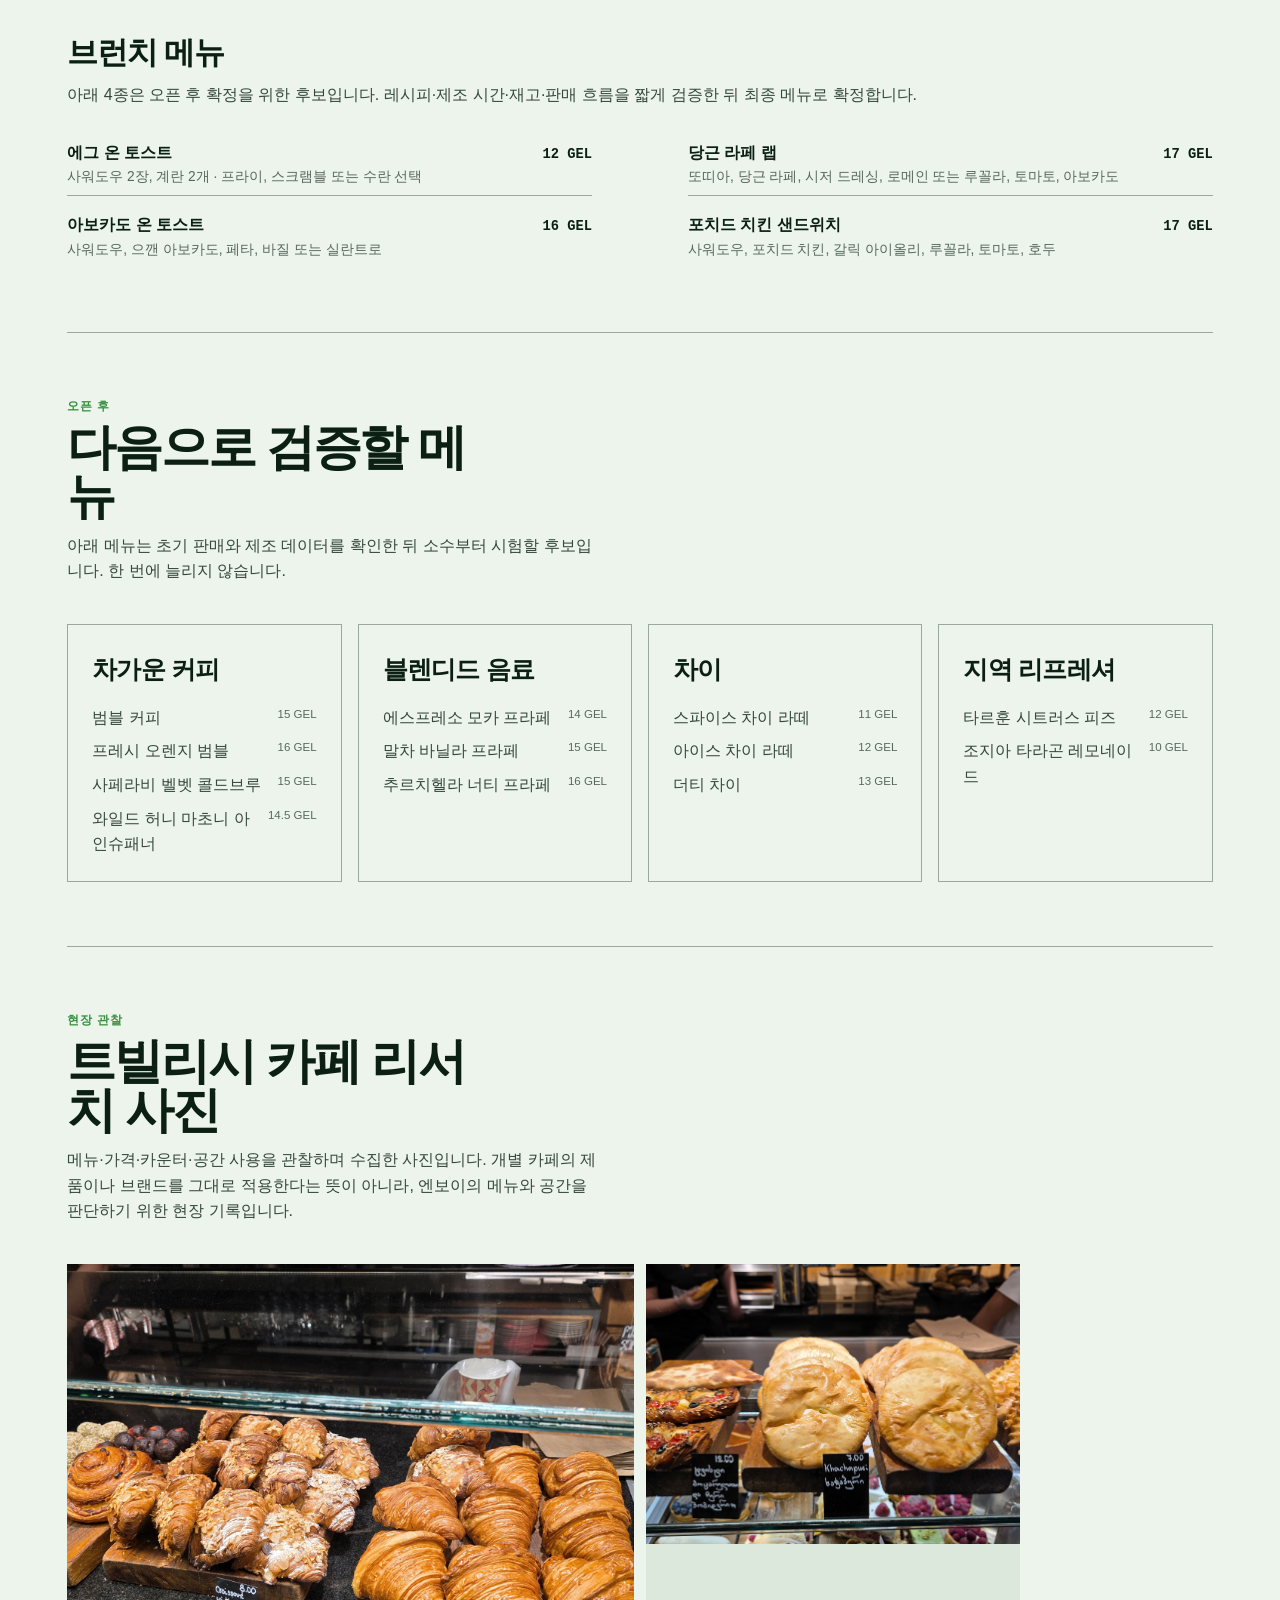
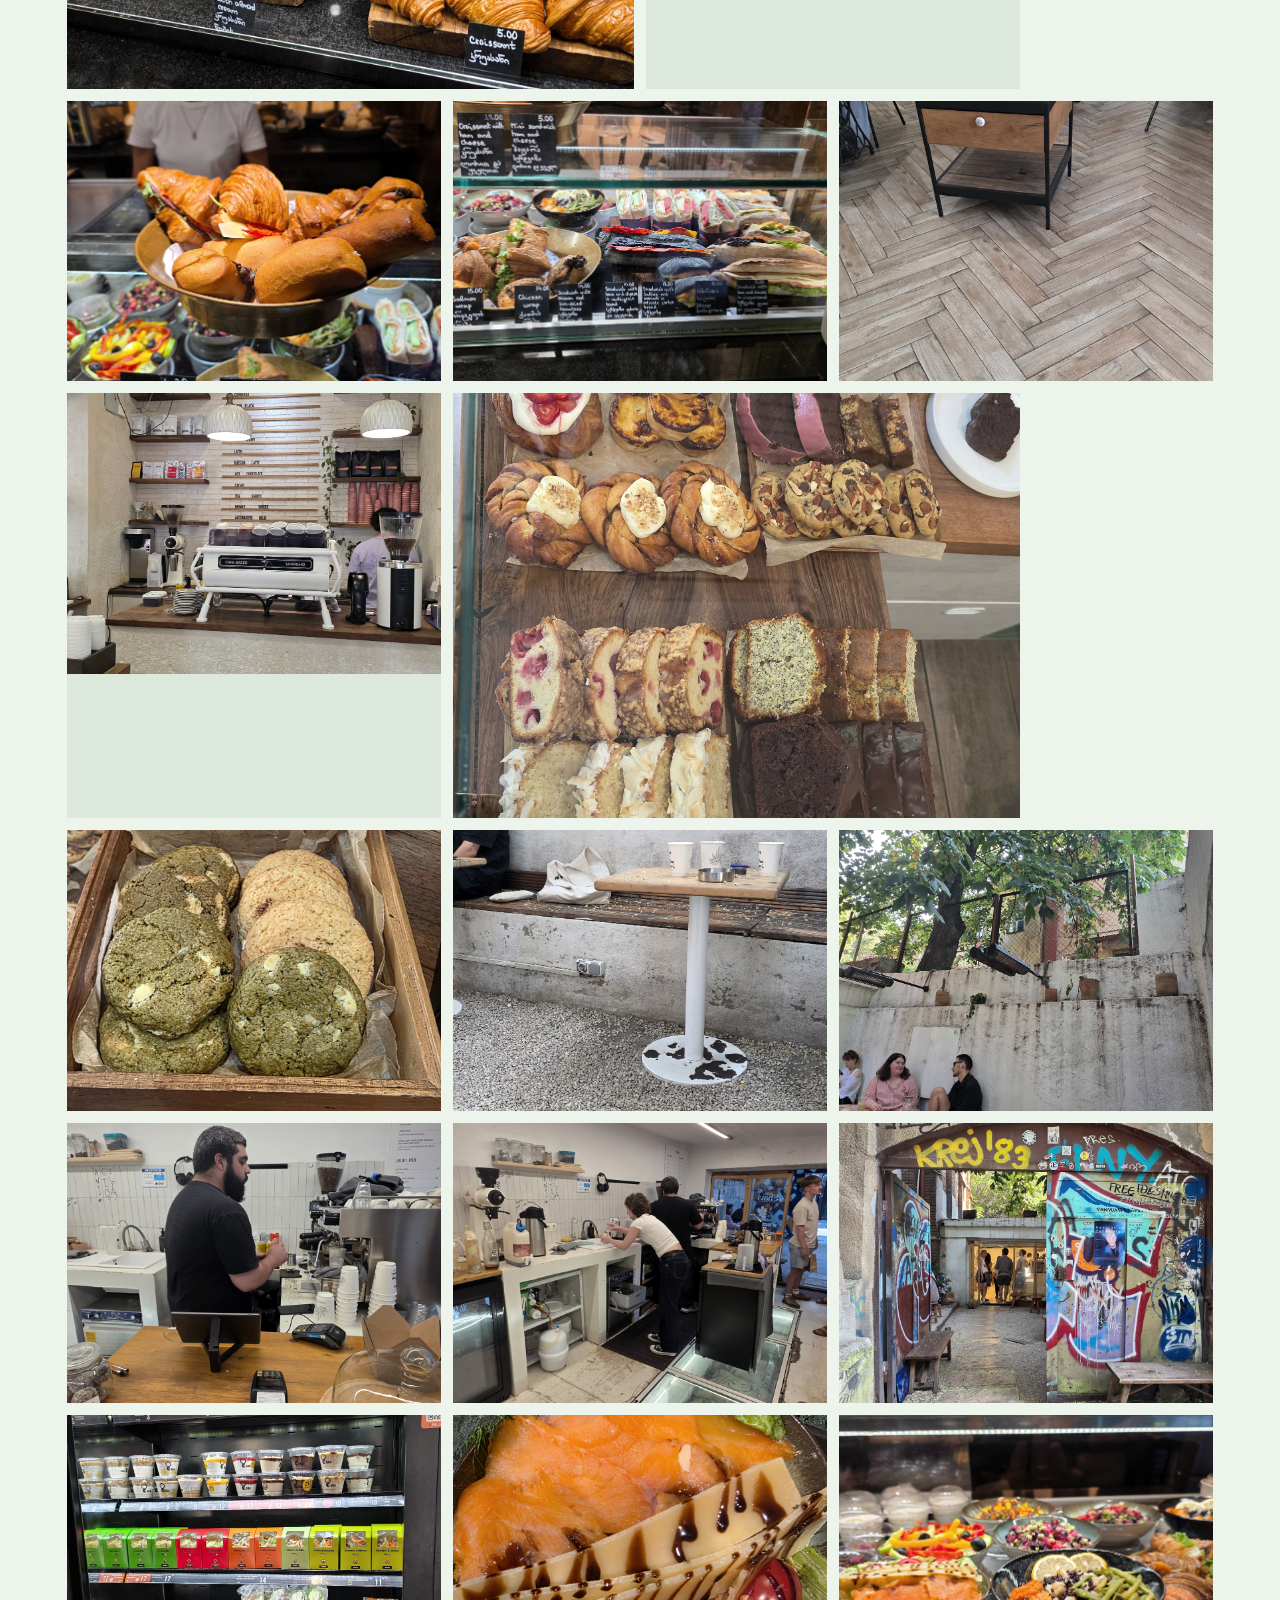
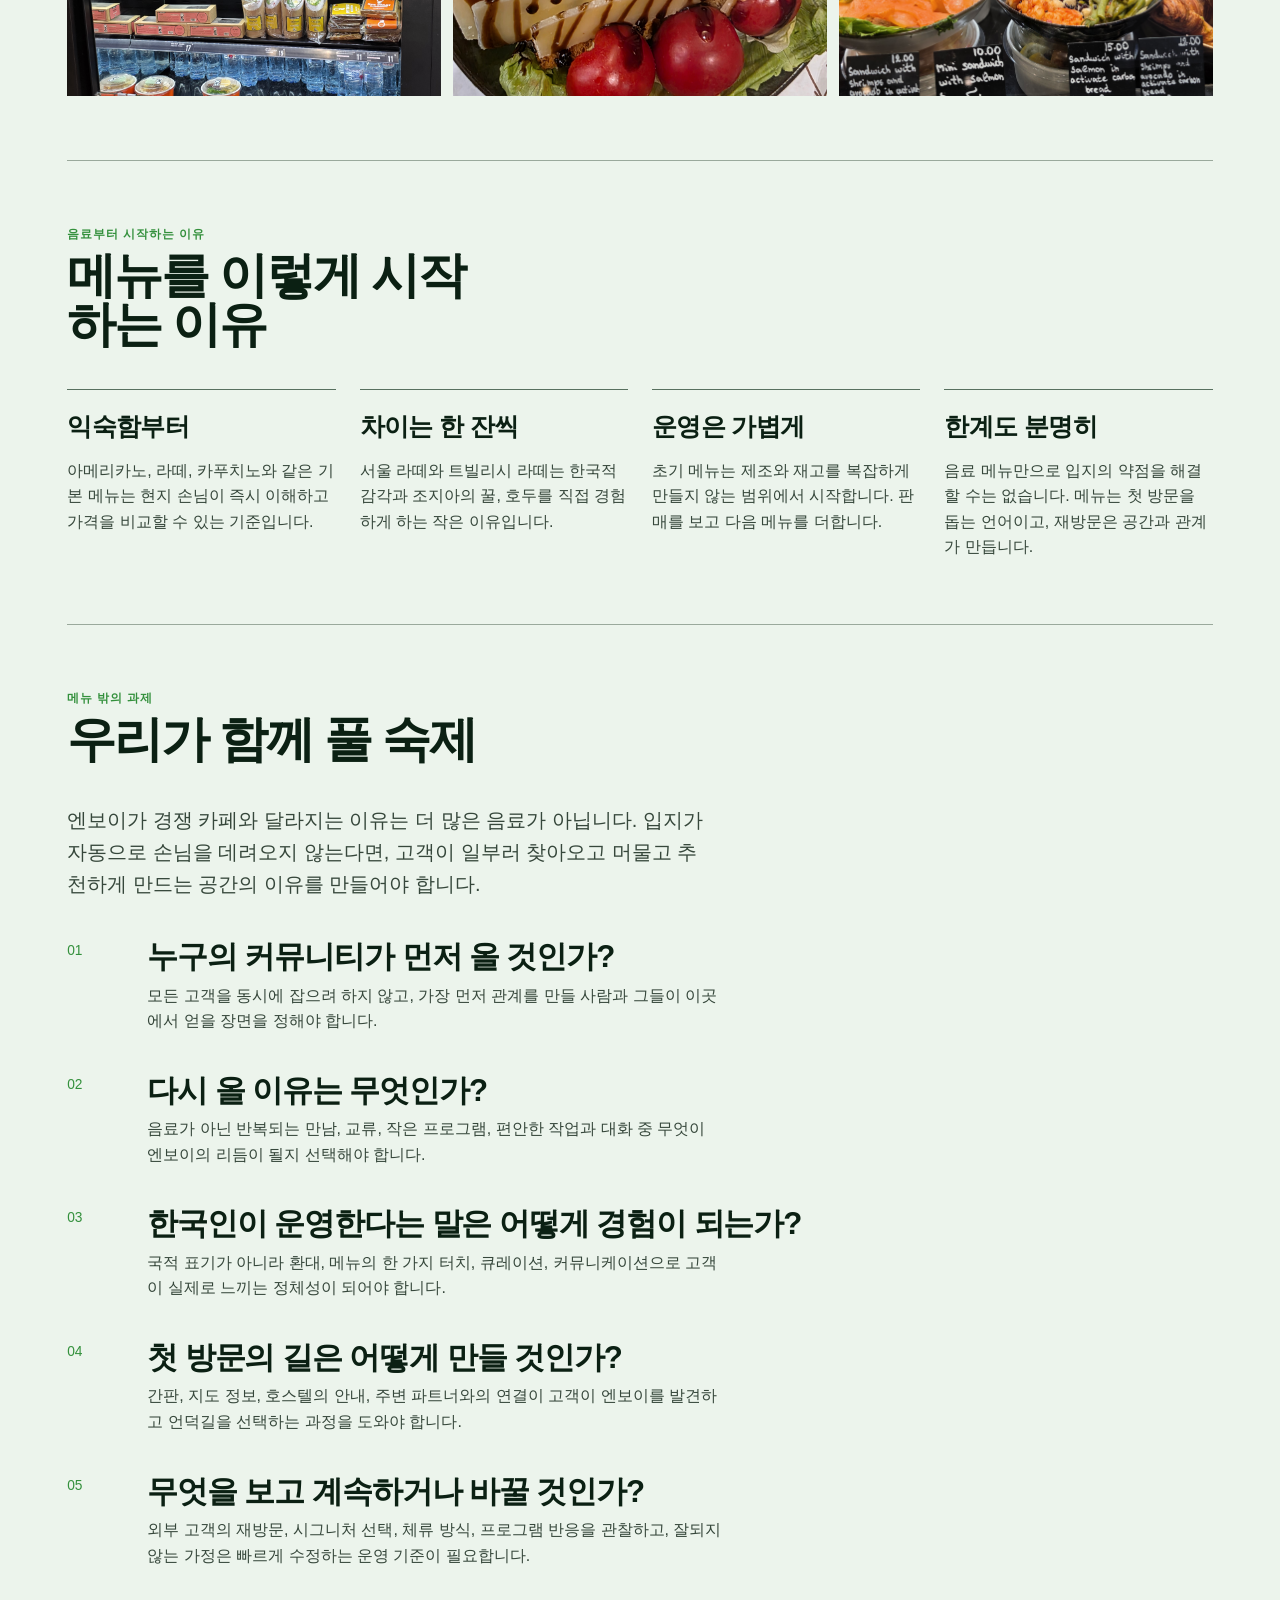
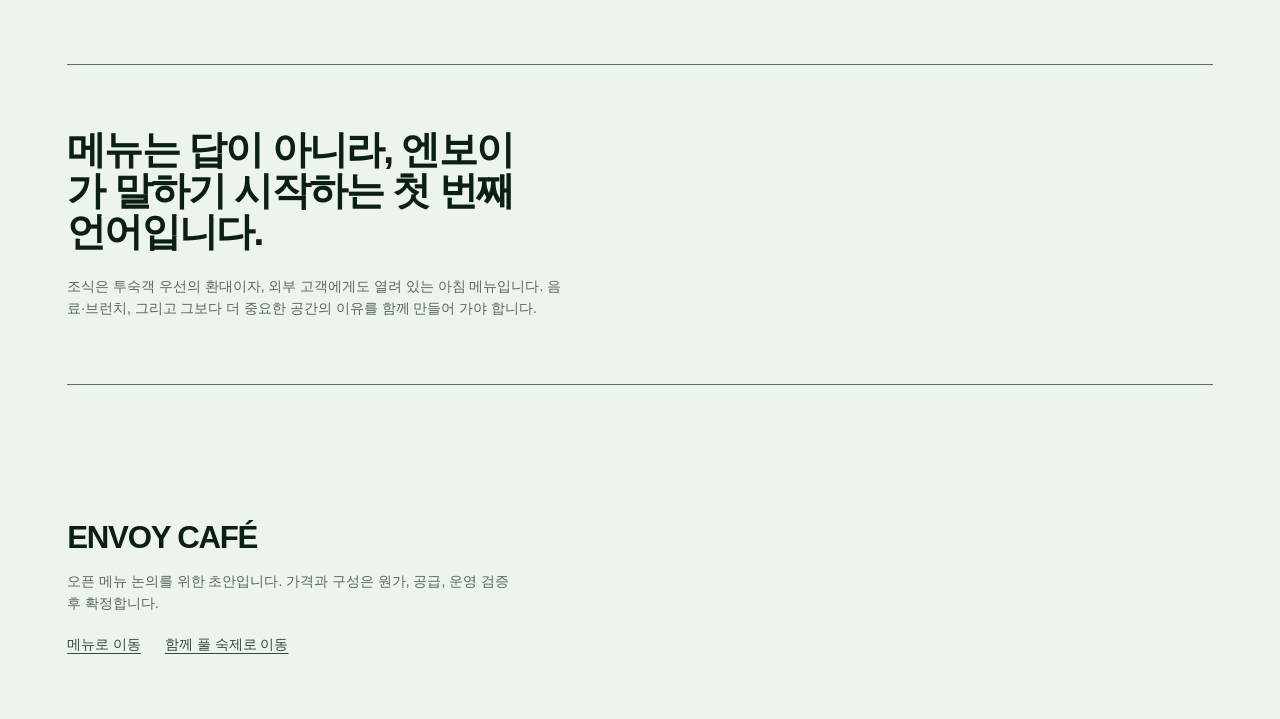
==== commit 841aae79: "Remove unclear Tibetan tea item" ====
--- a/index.html
+++ b/index.html
@@ -519,7 +519,6 @@
             <li class="menu-item"><span><span class="bilingual"><span class="ko">말차 라떼</span><span class="en">Matcha Latte</span></span><span class="item-desc"><span class="lang-ko">말차의 쌉쌀함과 부드러운 우유</span><span class="lang-en">Earthy matcha balanced with smooth milk</span></span></span><span class="price">12 GEL</span></li>
             <li class="menu-item"><span><span class="bilingual"><span class="ko">핫 초콜릿</span><span class="en">Hot Chocolate</span></span><span class="item-desc"><span class="lang-ko">진한 초콜릿과 따뜻한 우유</span><span class="lang-en">Rich chocolate with warm milk</span></span></span><span class="price">10 GEL</span></li>
             <li class="menu-item"><span><span class="bilingual"><span class="ko">티 셀렉션</span><span class="en">Tea Selection</span></span><span class="item-desc"><span class="lang-ko">얼그레이, 카모마일, 페퍼민트 중 선택</span><span class="lang-en">Choose Earl Grey, chamomile, or peppermint</span></span></span><span class="price">7 GEL</span></li>
-            <li class="menu-item"><span><span class="bilingual"><span class="ko">티베트 차</span><span class="en">Tibetan Tea</span></span><span class="item-desc"><span class="lang-ko">향신료가 은은한 따뜻한 차</span><span class="lang-en">A warm tea with a gentle spiced character</span></span></span><span class="price">6 GEL</span></li>
           </ul>
         </section>
 
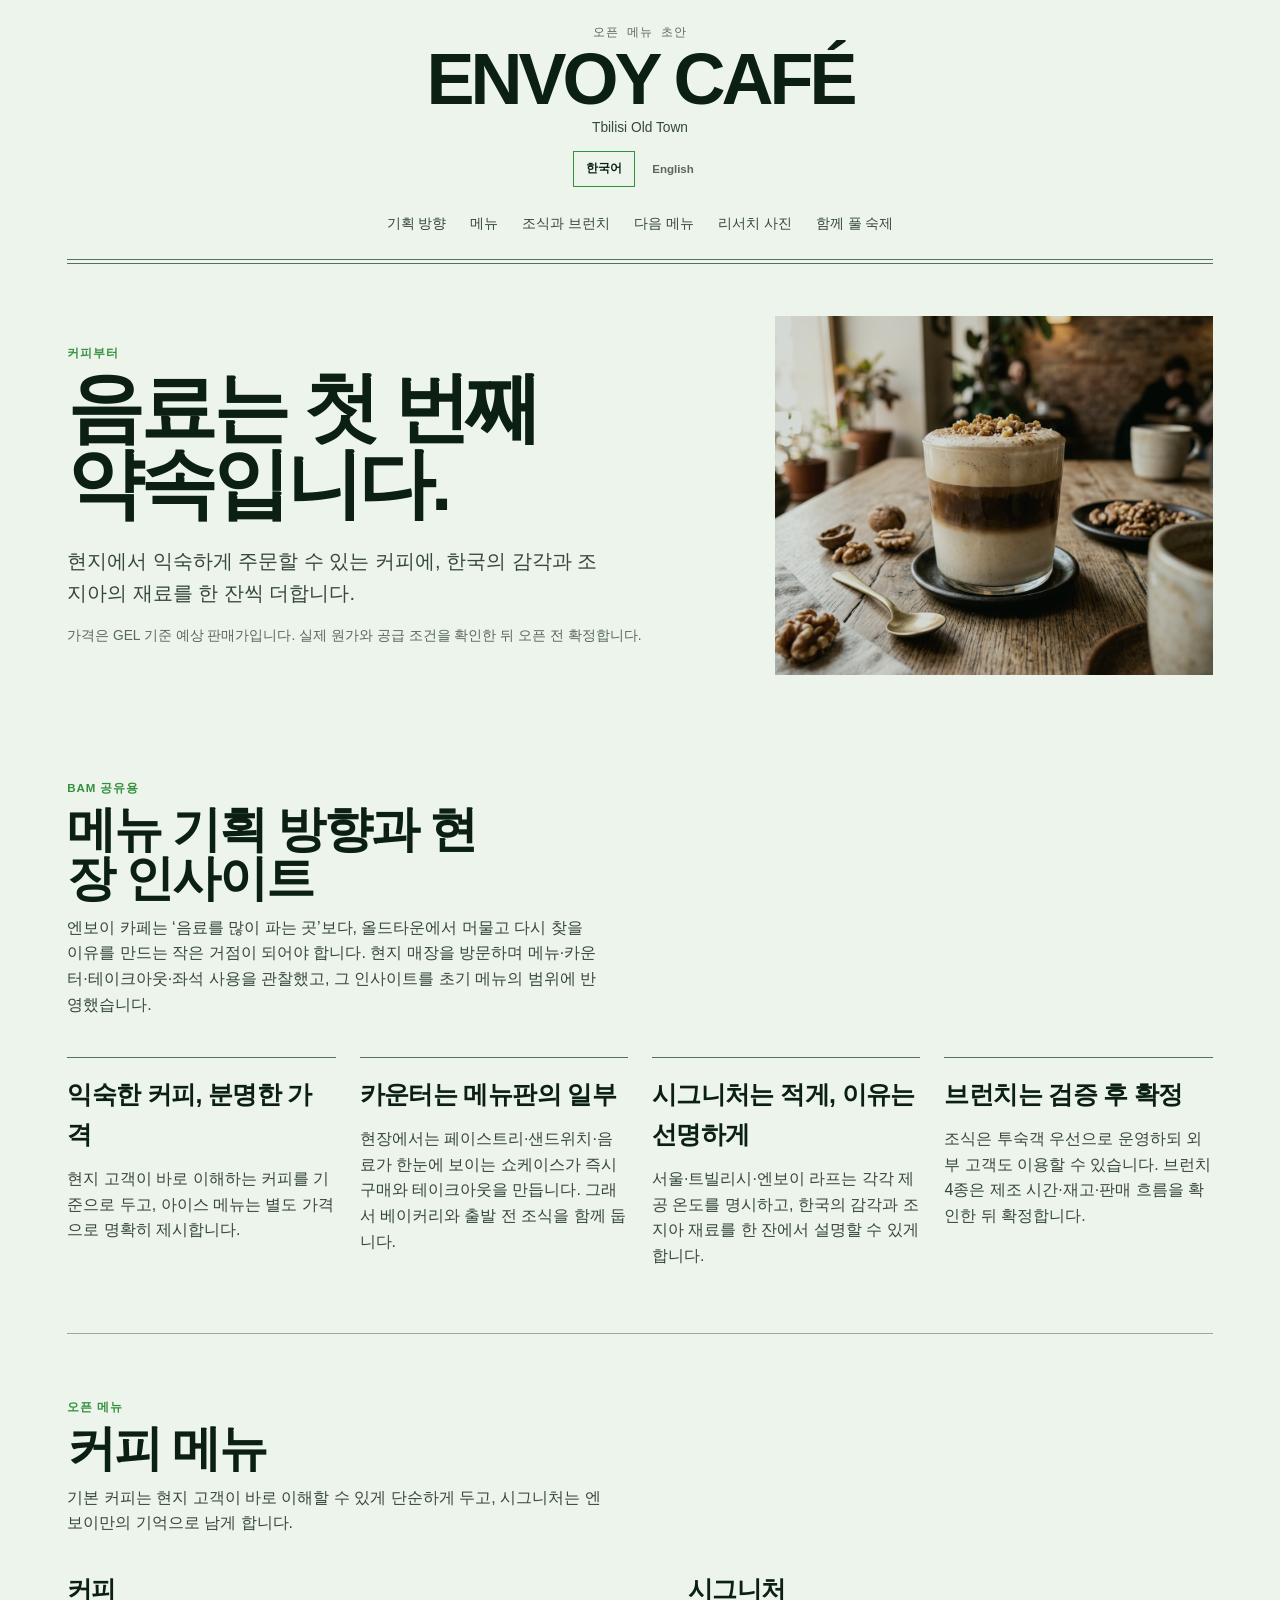
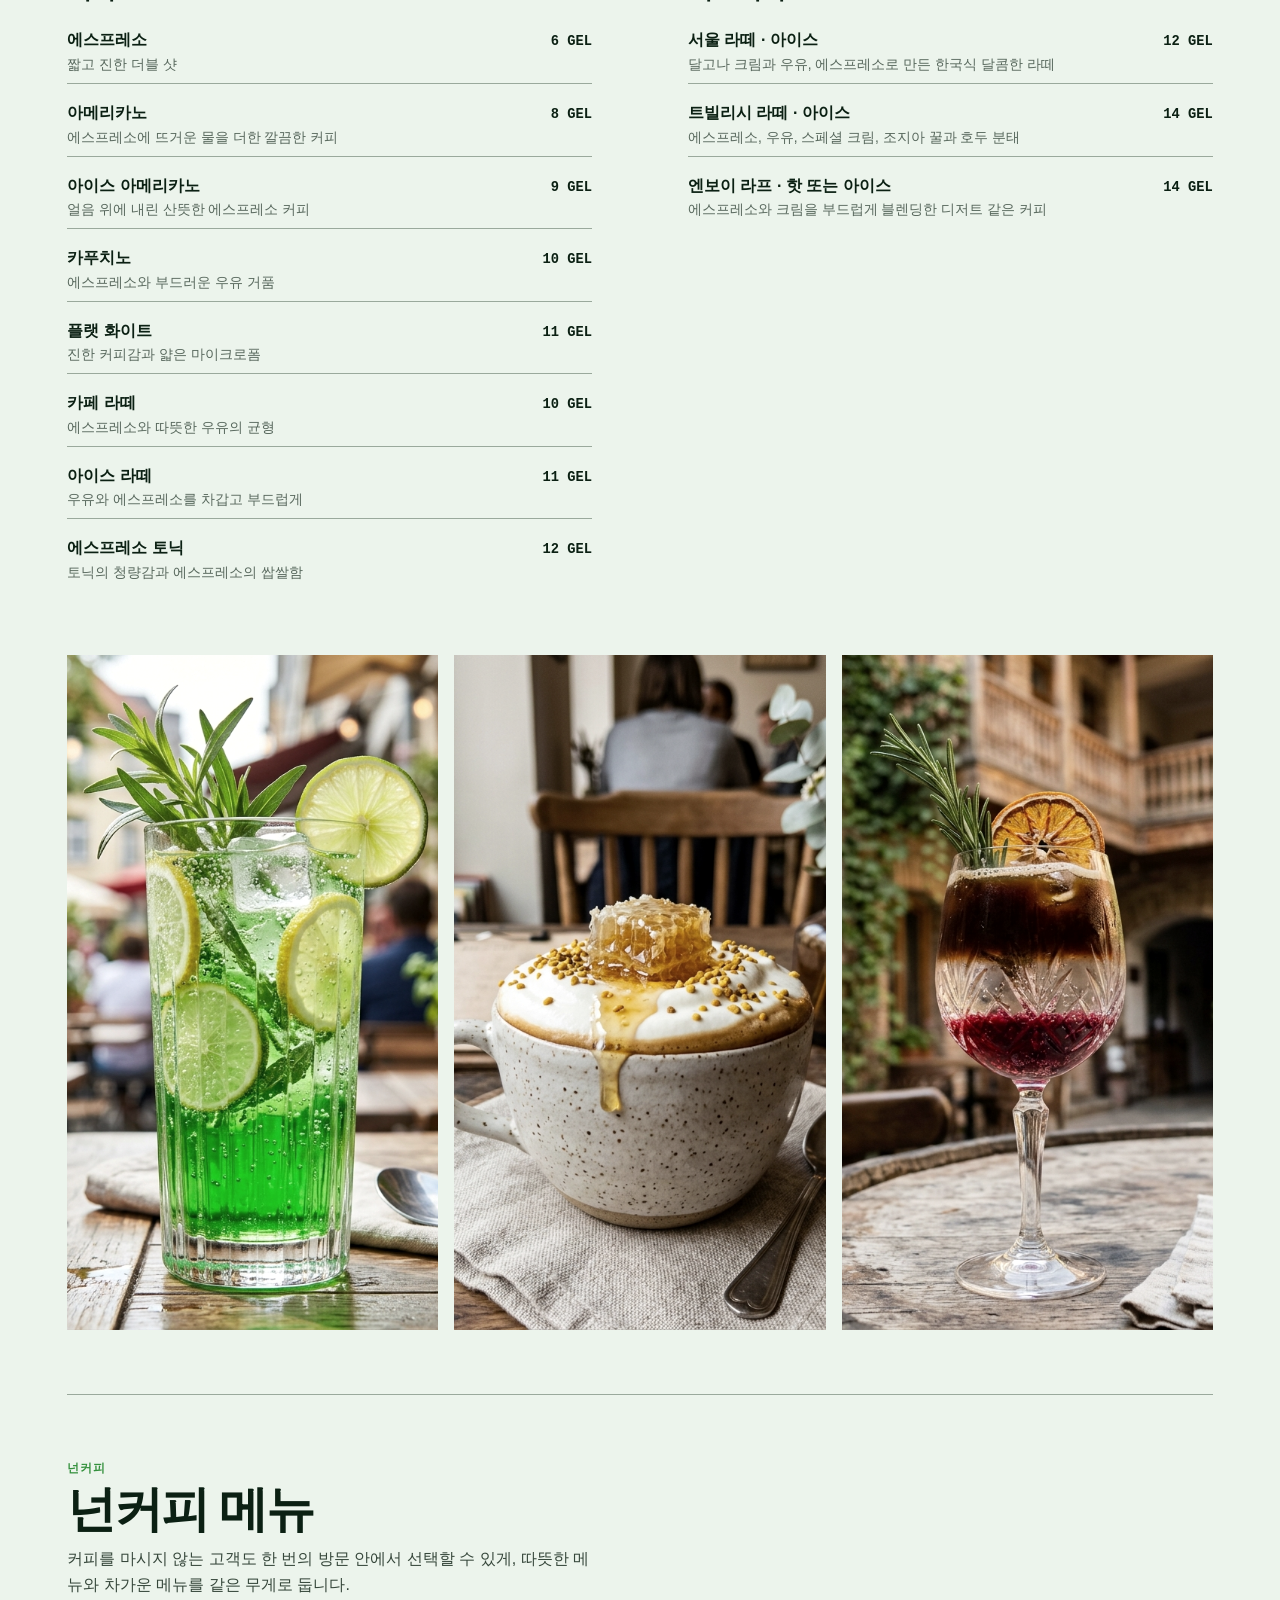
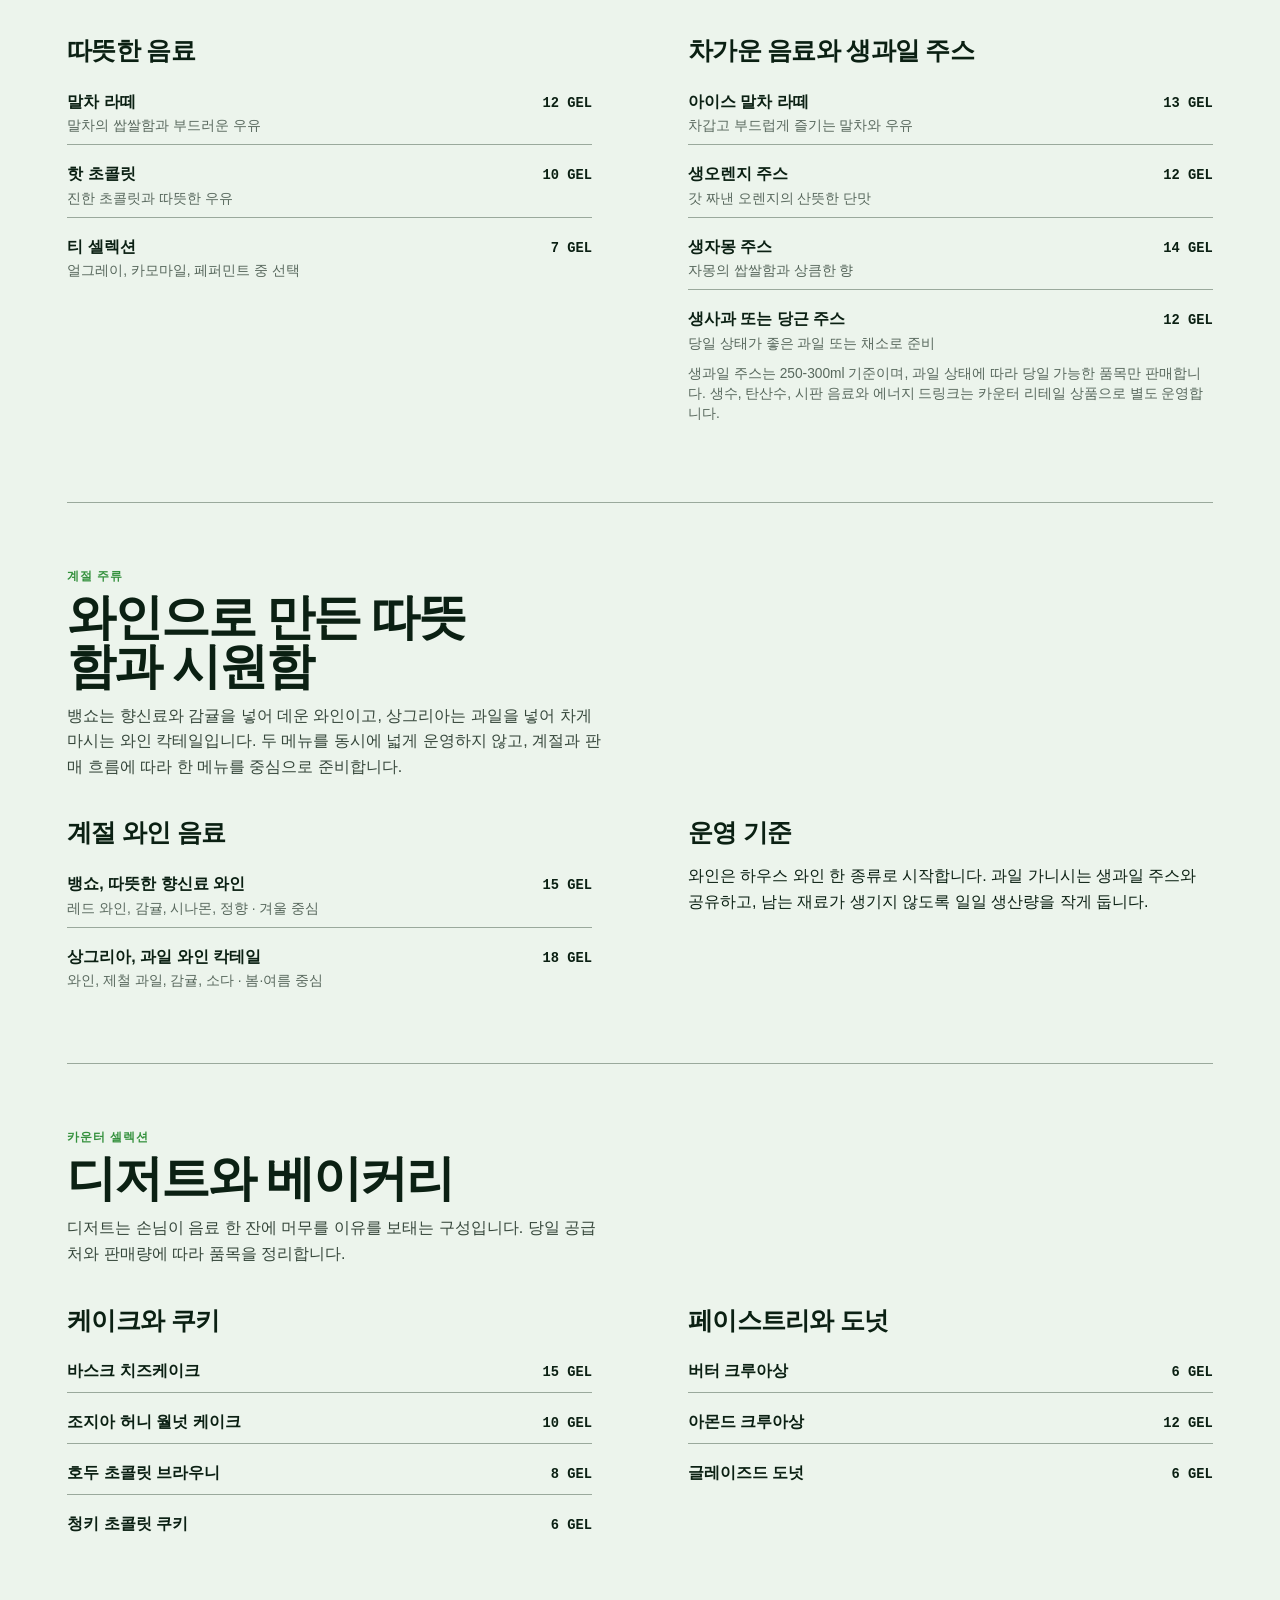
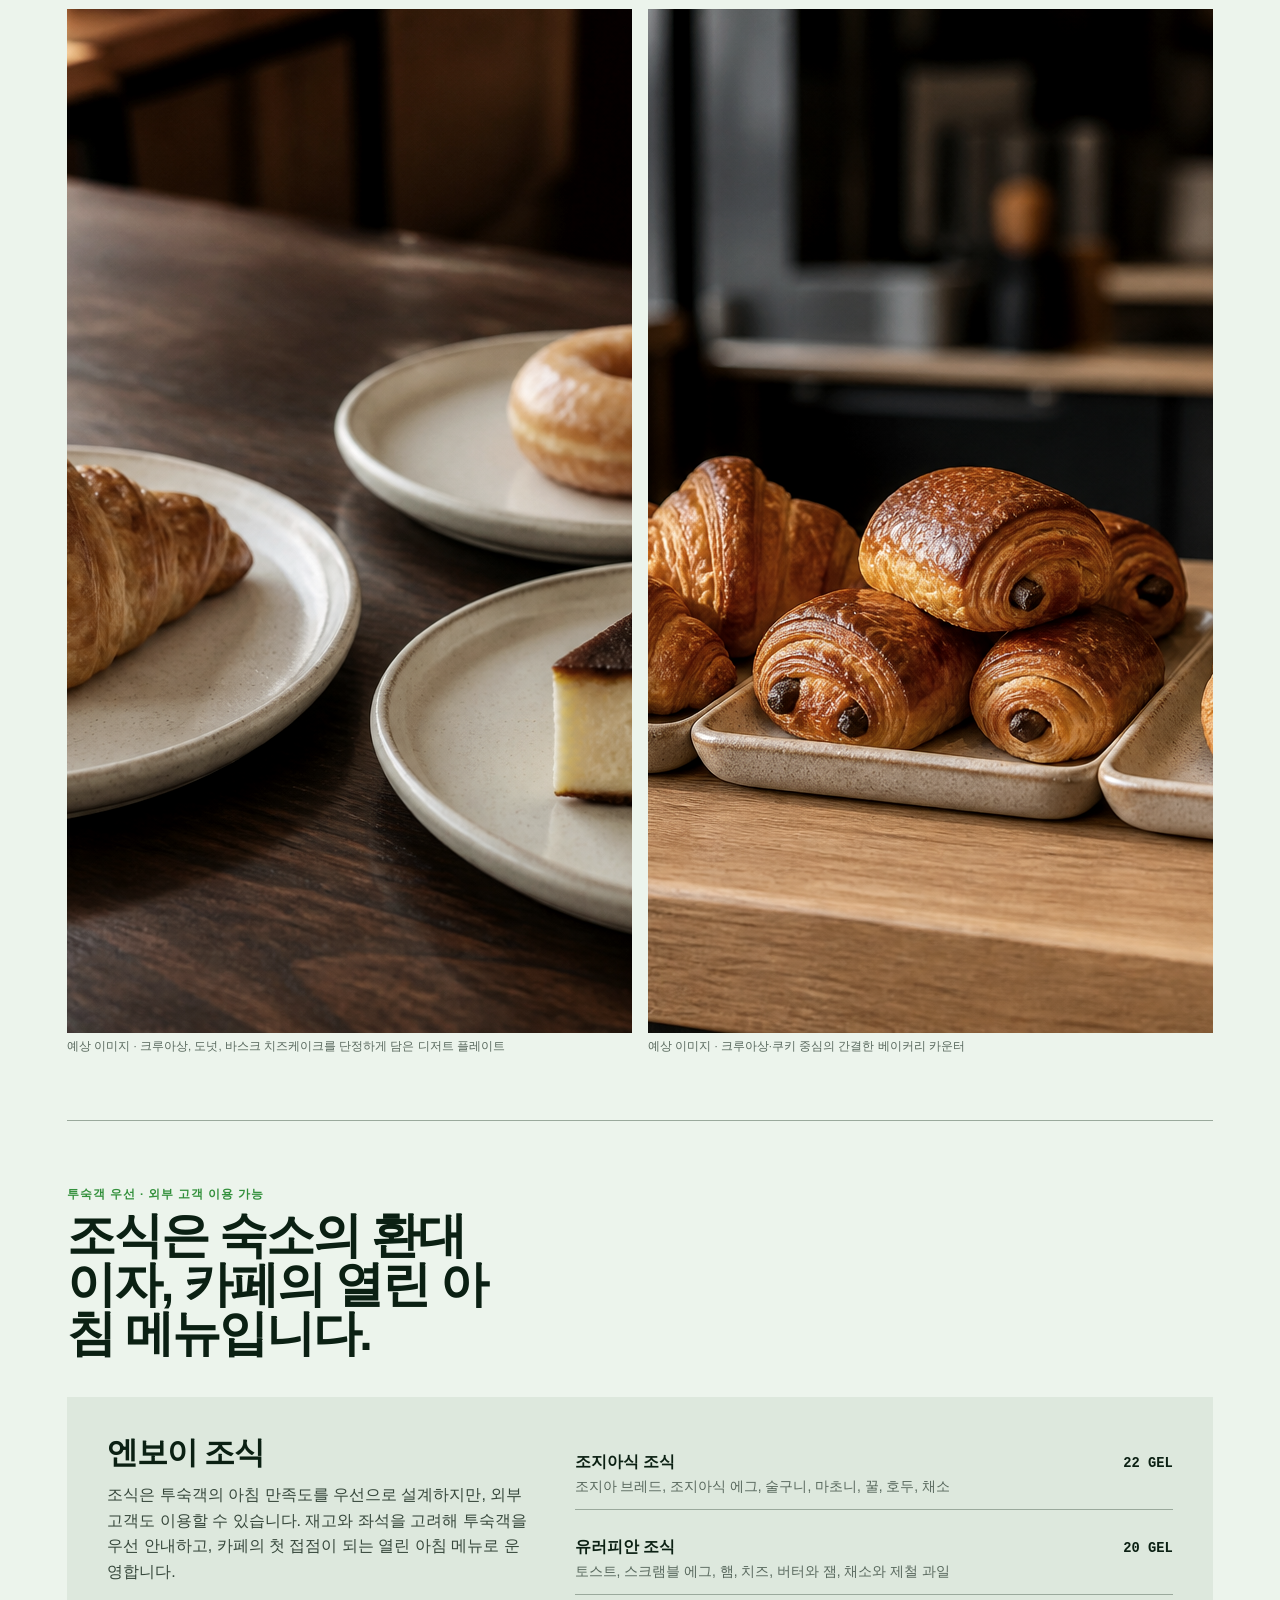
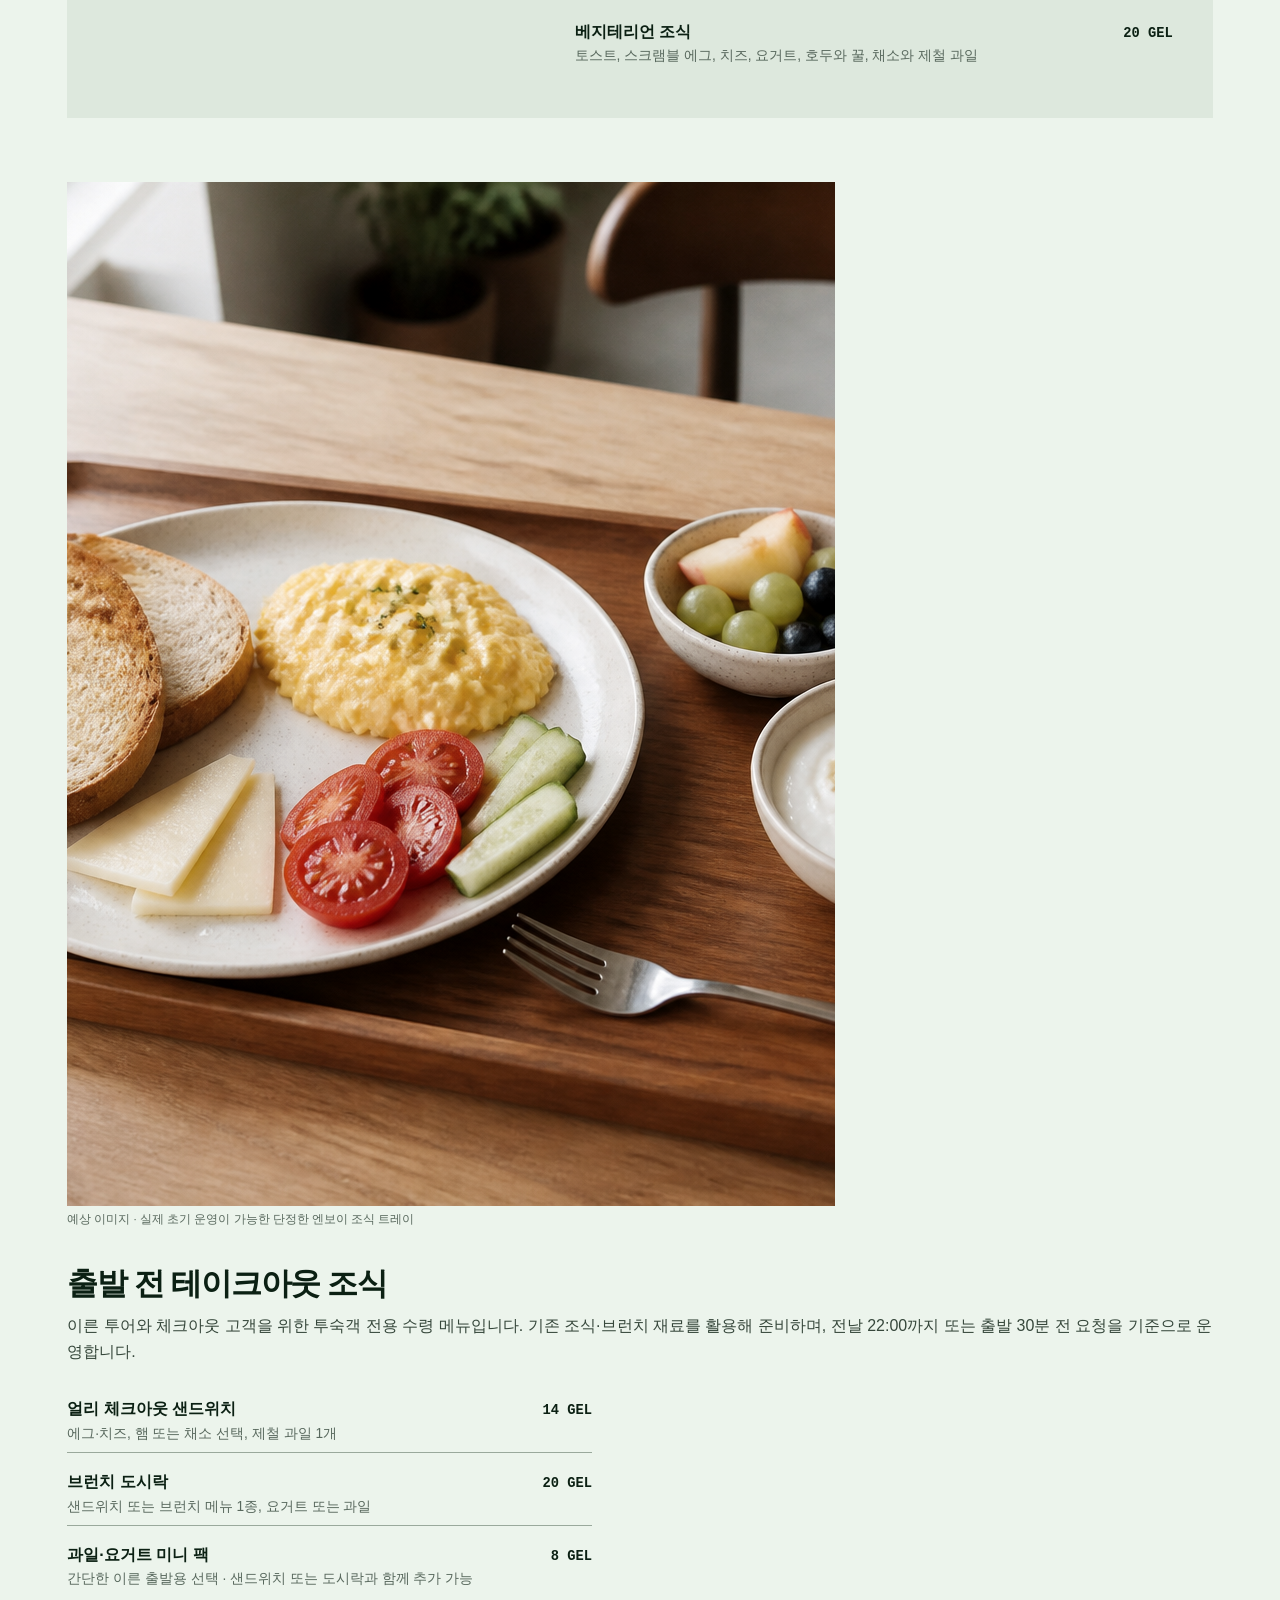
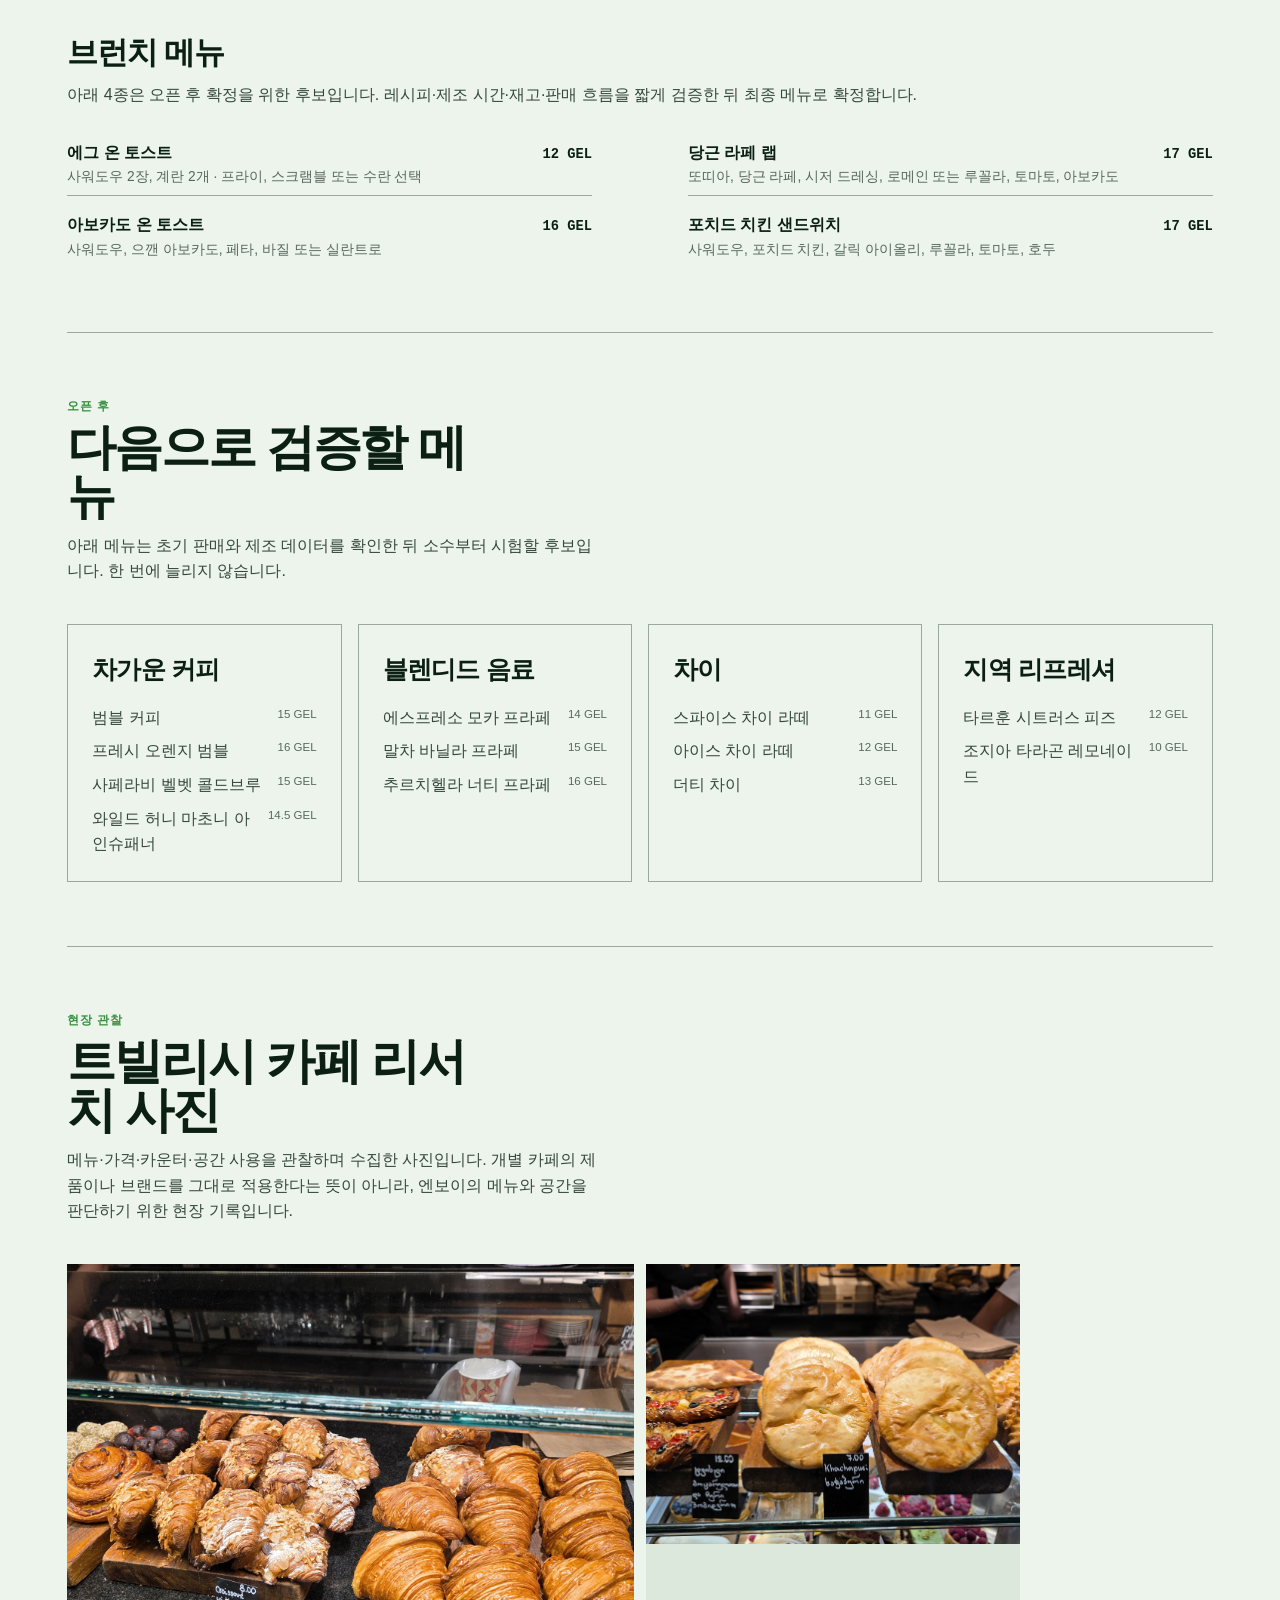
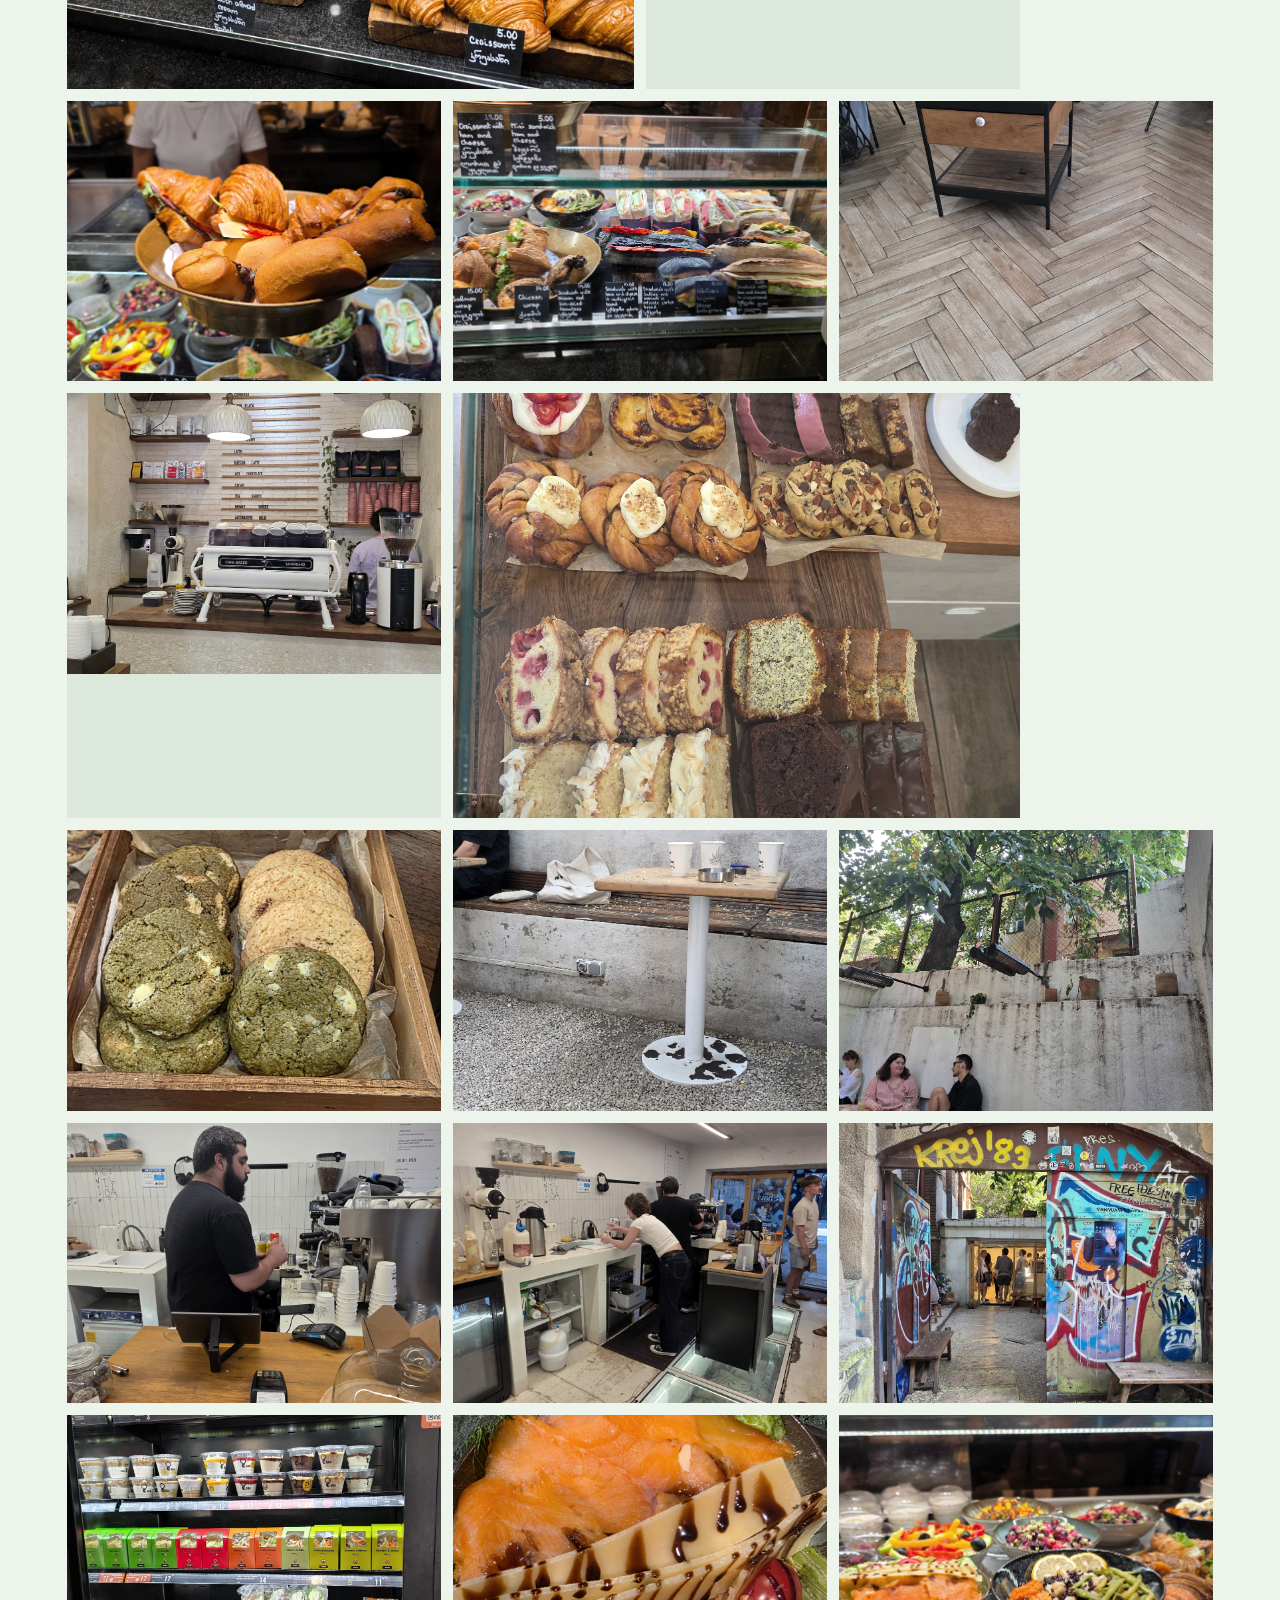
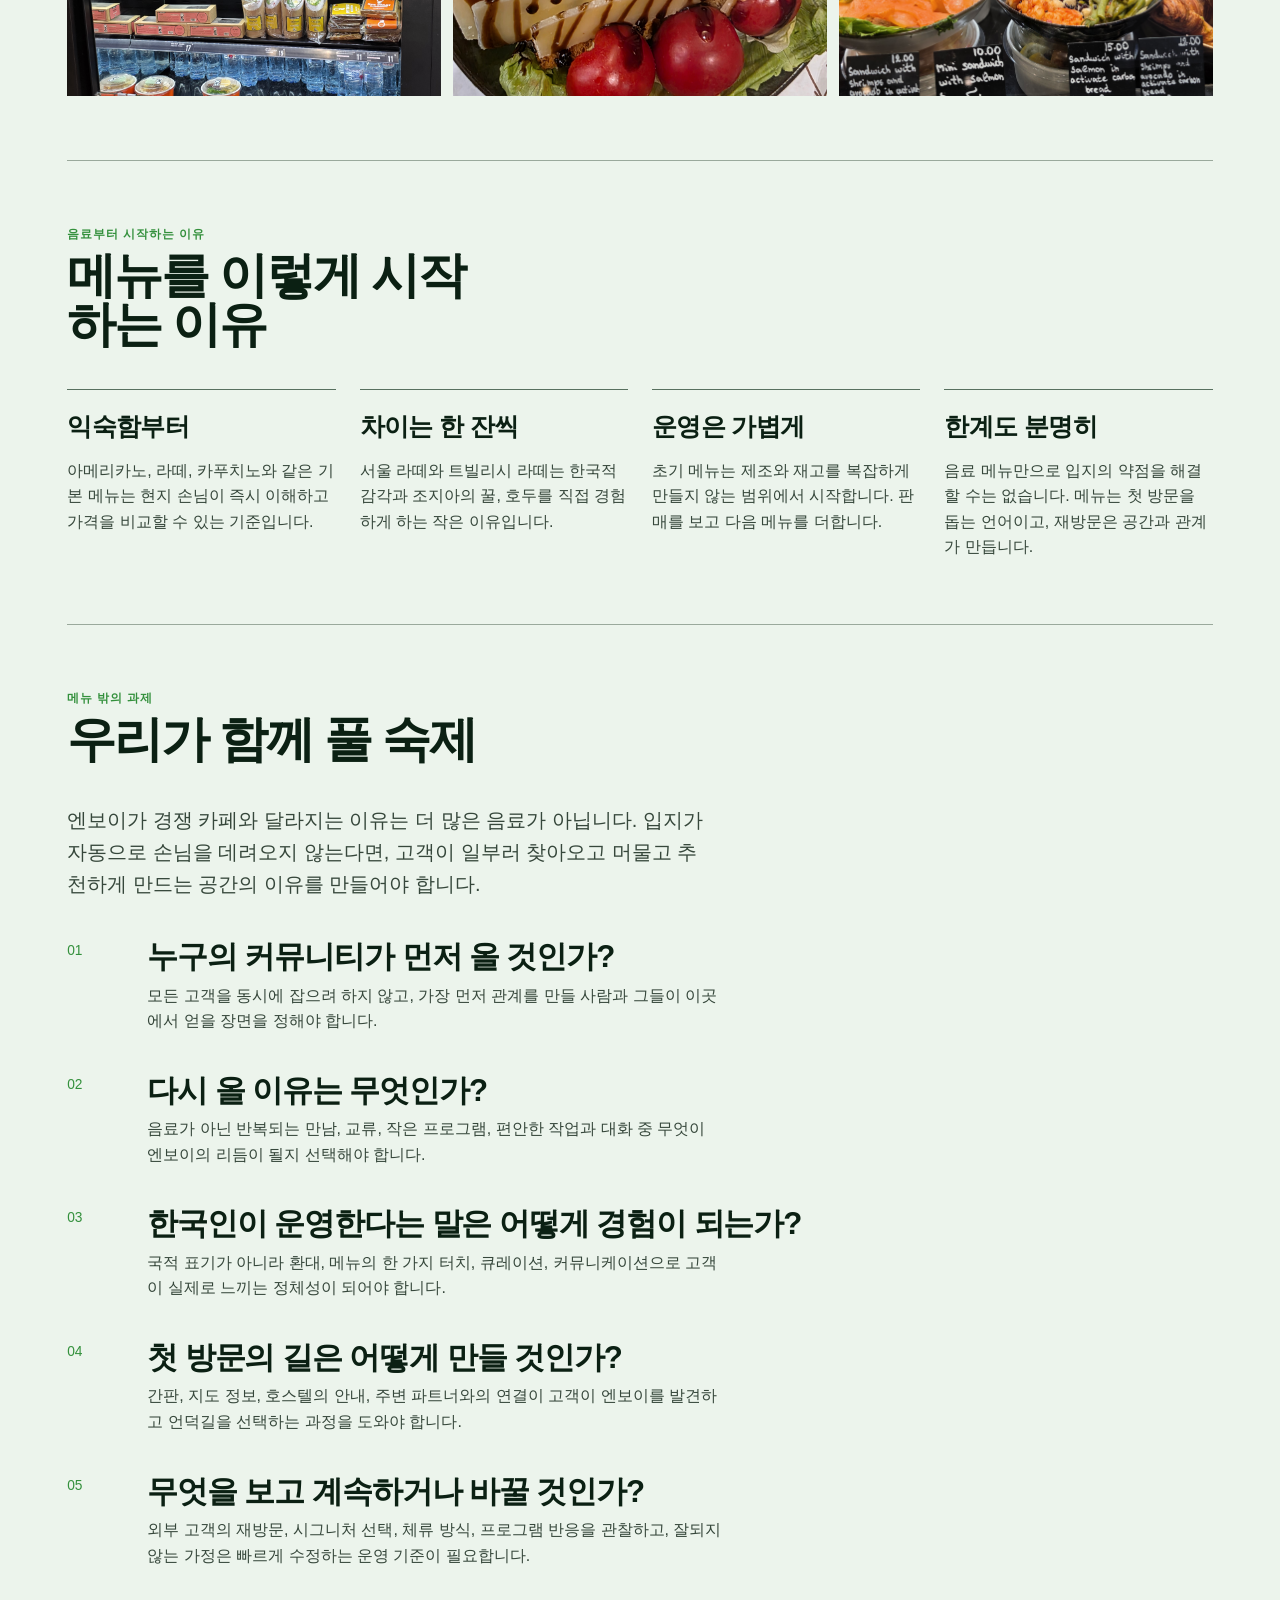
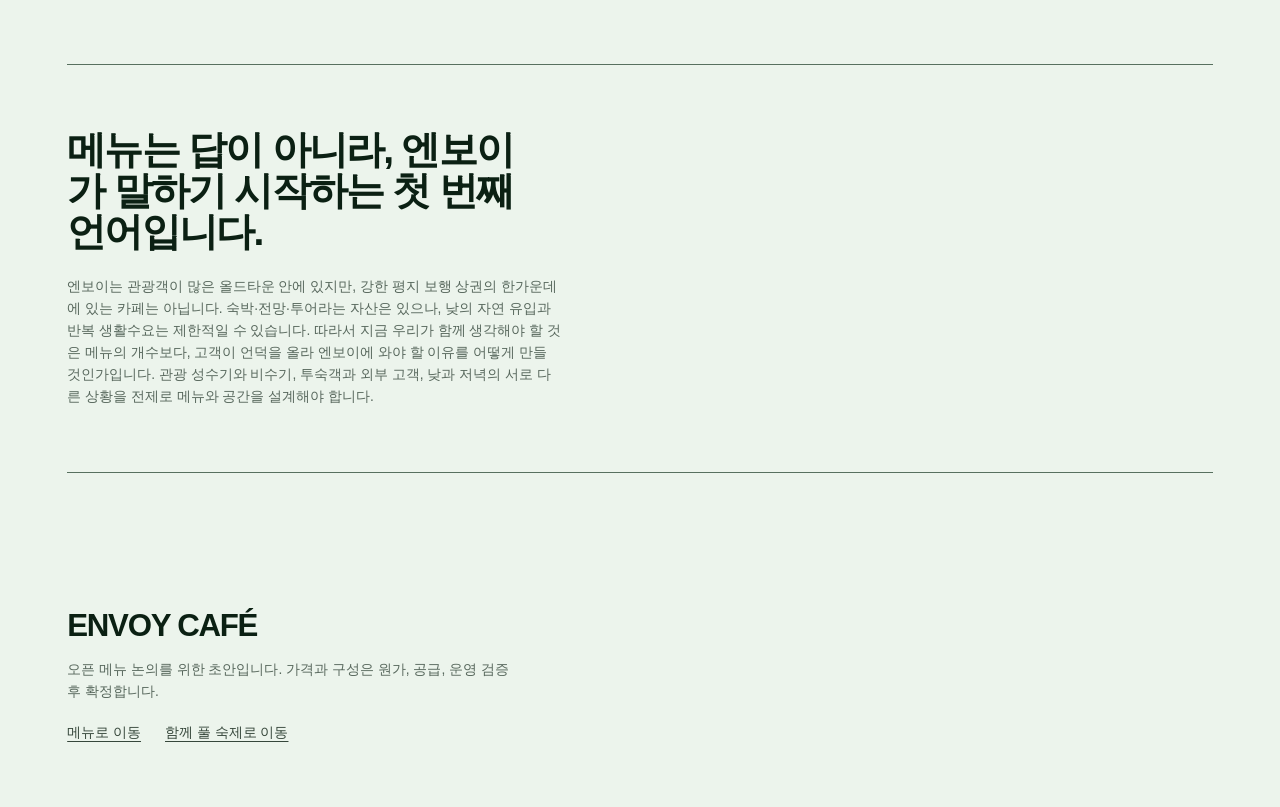
==== commit 102e5b1e: "Add Old Town context to cafe closing" ====
--- a/index.html
+++ b/index.html
@@ -730,7 +730,7 @@
 
       <div class="closing">
         <p class="localized" data-ko="메뉴는 답이 아니라, 엔보이가 말하기 시작하는 첫 번째 언어입니다." data-en="The menu is not the answer. It is Envoy's first language.">메뉴는 답이 아니라, 엔보이가 말하기 시작하는 첫 번째 언어입니다.</p>
-        <small class="localized" data-ko="조식은 투숙객 우선의 환대이자, 외부 고객에게도 열려 있는 아침 메뉴입니다. 음료·브런치, 그리고 그보다 더 중요한 공간의 이유를 함께 만들어 가야 합니다." data-en="Breakfast is guest-priority hospitality and an open morning offer for outside guests. We still need to build the reasons for drinks, brunch, and above all, the space itself.">조식은 투숙객 우선의 환대이자, 외부 고객에게도 열려 있는 아침 메뉴입니다. 음료·브런치, 그리고 그보다 더 중요한 공간의 이유를 함께 만들어 가야 합니다.</small>
+        <small class="localized" data-ko="엔보이는 관광객이 많은 올드타운 안에 있지만, 강한 평지 보행 상권의 한가운데에 있는 카페는 아닙니다. 숙박·전망·투어라는 자산은 있으나, 낮의 자연 유입과 반복 생활수요는 제한적일 수 있습니다. 따라서 지금 우리가 함께 생각해야 할 것은 메뉴의 개수보다, 고객이 언덕을 올라 엔보이에 와야 할 이유를 어떻게 만들 것인가입니다. 관광 성수기와 비수기, 투숙객과 외부 고객, 낮과 저녁의 서로 다른 상황을 전제로 메뉴와 공간을 설계해야 합니다." data-en="Envoy is in tourist-rich Old Town, but it is not a café at the centre of a strong, level pedestrian retail strip. Accommodation, views, and tours are real assets, but natural daytime footfall and repeat everyday demand may be limited. What we need to consider together now is not the number of menu items, but how to give people a reason to come up the hill to Envoy. The menu and space must be designed for the different realities of high and low tourism seasons, hostel and outside guests, and daytime and evening.">엔보이는 관광객이 많은 올드타운 안에 있지만, 강한 평지 보행 상권의 한가운데에 있는 카페는 아닙니다. 숙박·전망·투어라는 자산은 있으나, 낮의 자연 유입과 반복 생활수요는 제한적일 수 있습니다. 따라서 지금 우리가 함께 생각해야 할 것은 메뉴의 개수보다, 고객이 언덕을 올라 엔보이에 와야 할 이유를 어떻게 만들 것인가입니다. 관광 성수기와 비수기, 투숙객과 외부 고객, 낮과 저녁의 서로 다른 상황을 전제로 메뉴와 공간을 설계해야 합니다.</small>
       </div>
     </section>
   </main>
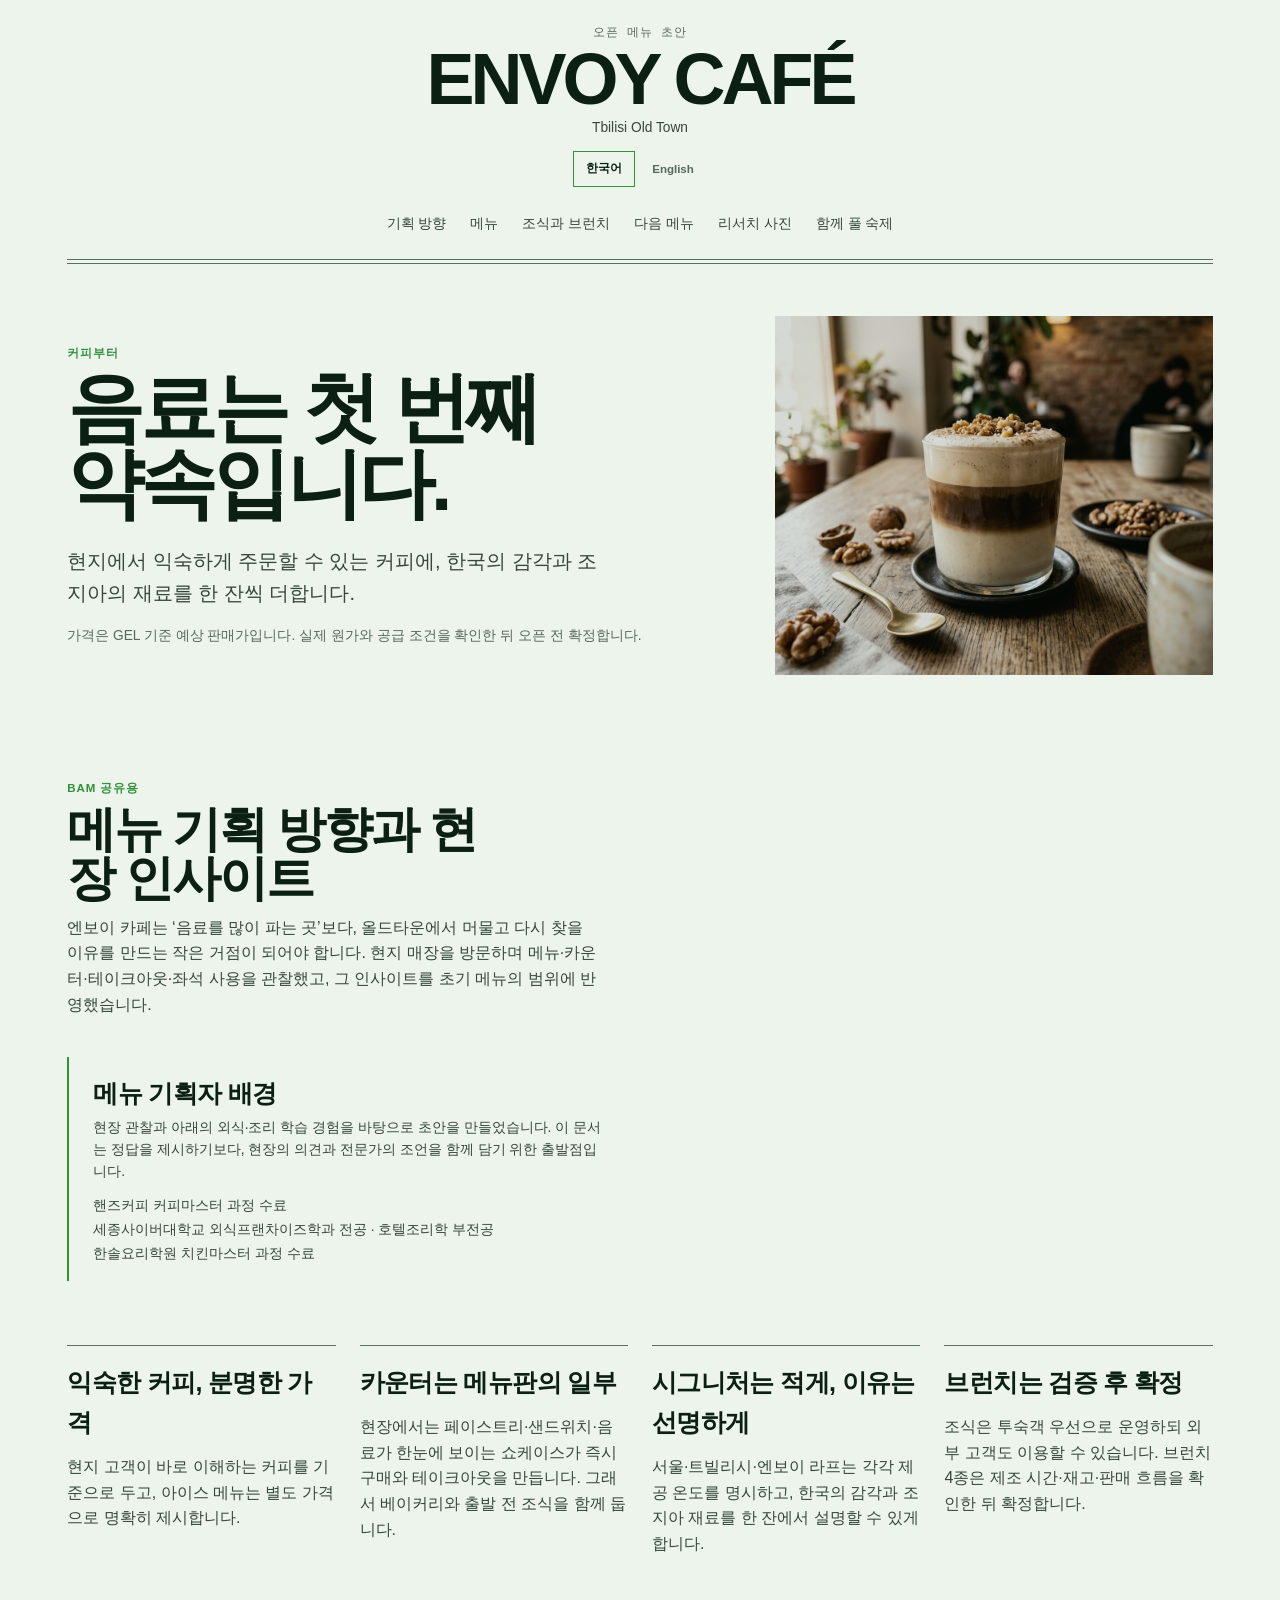
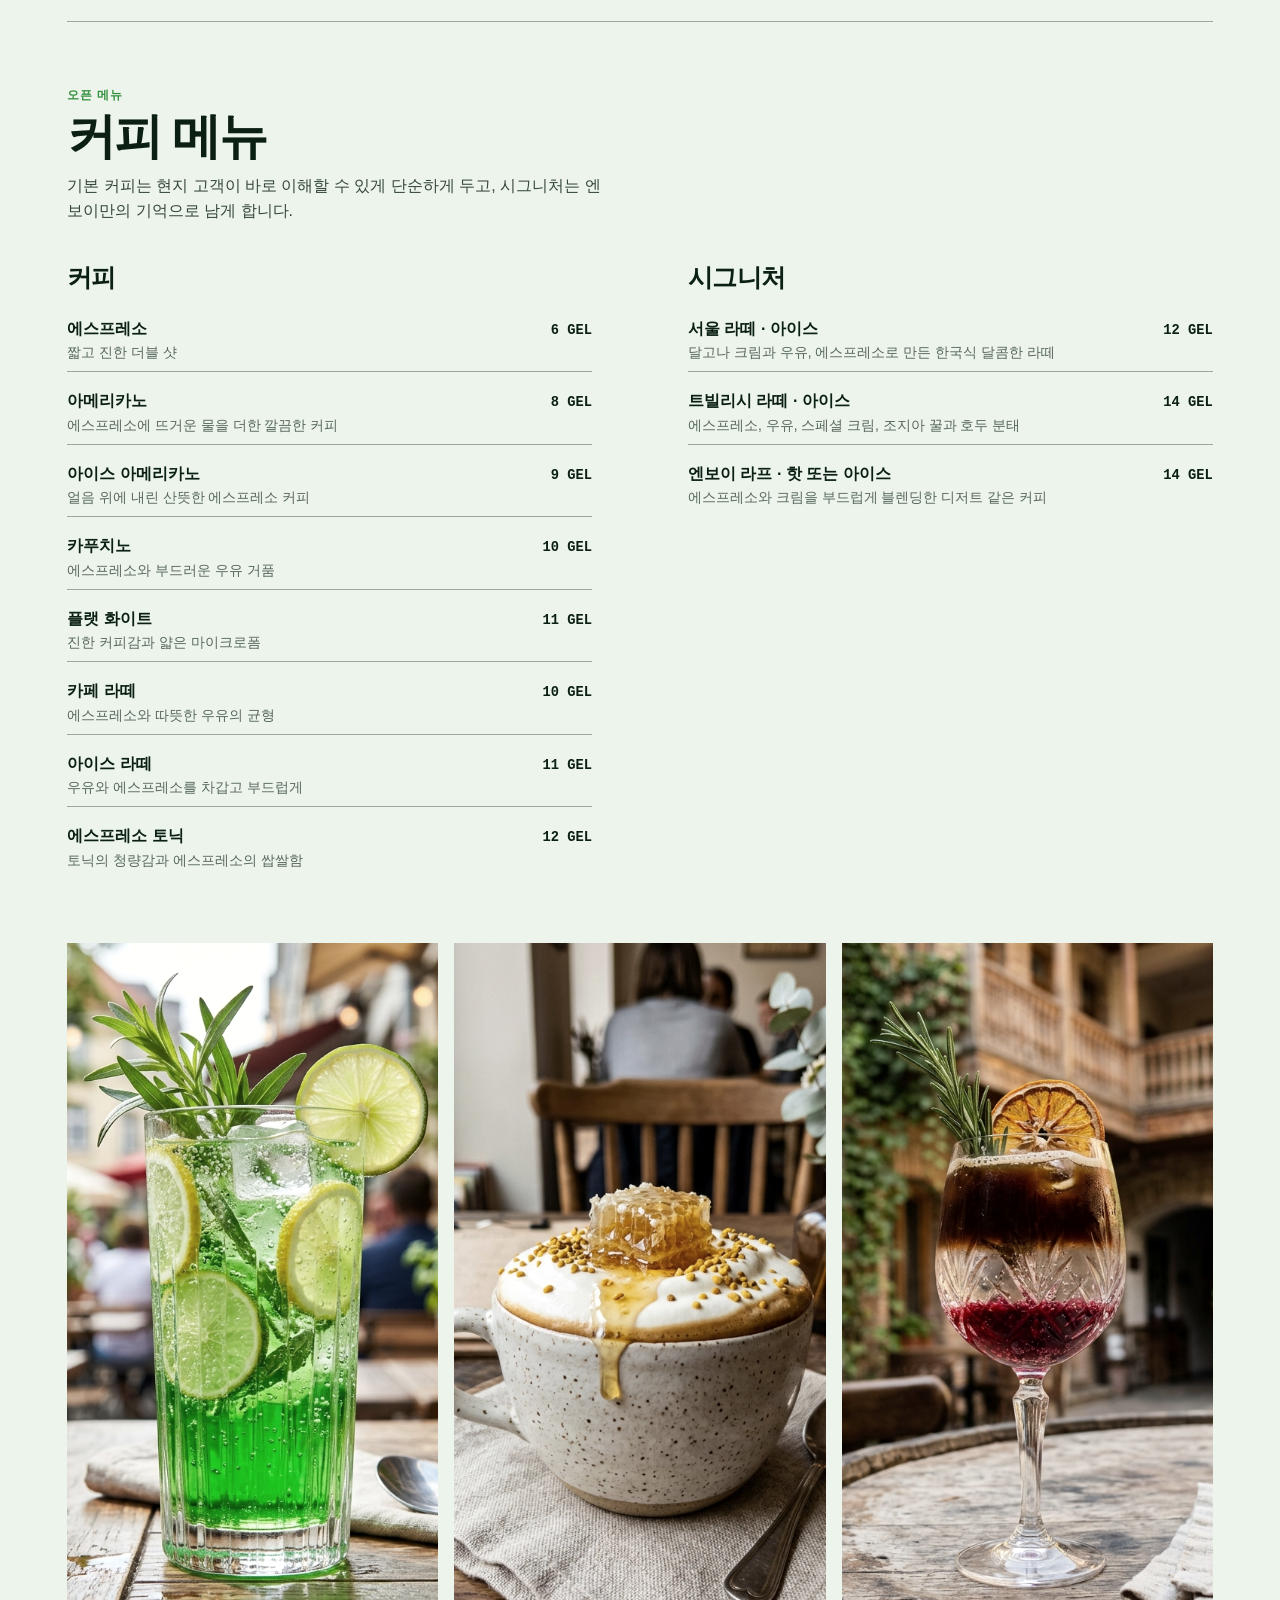
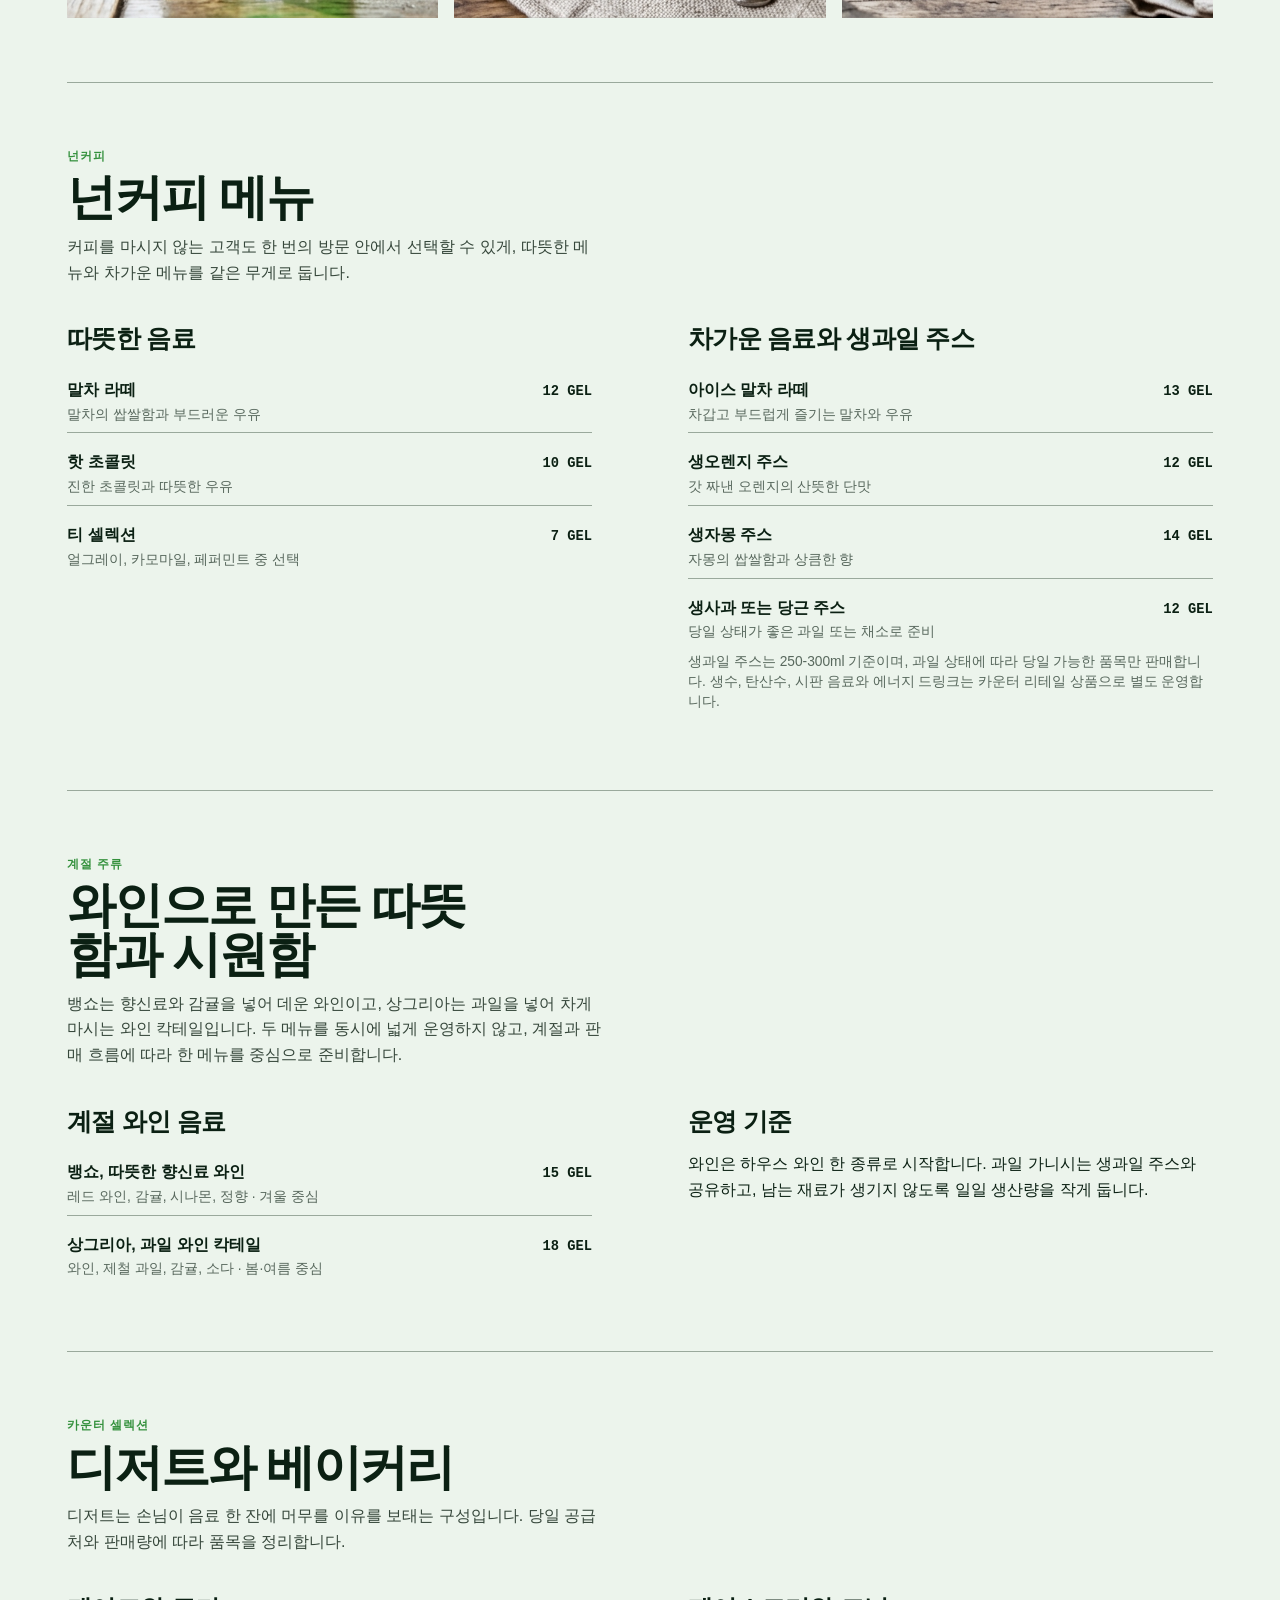
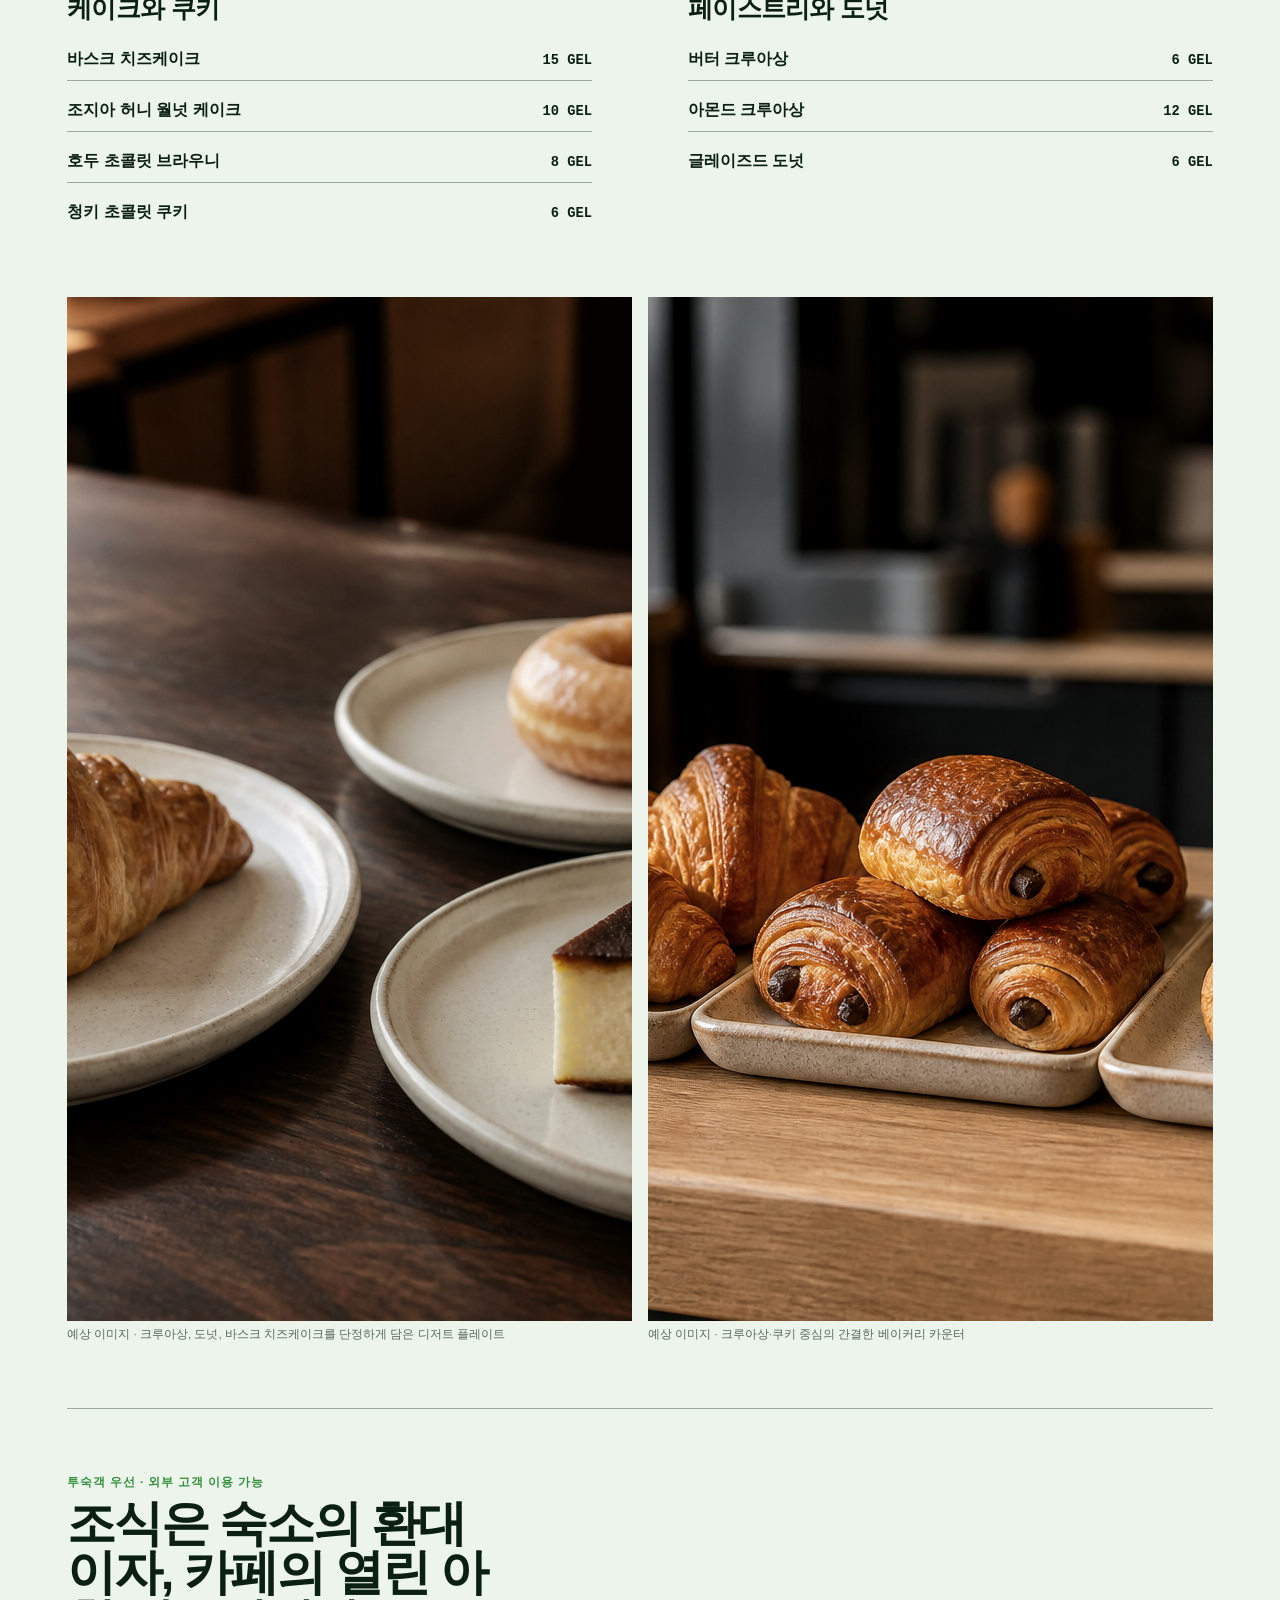
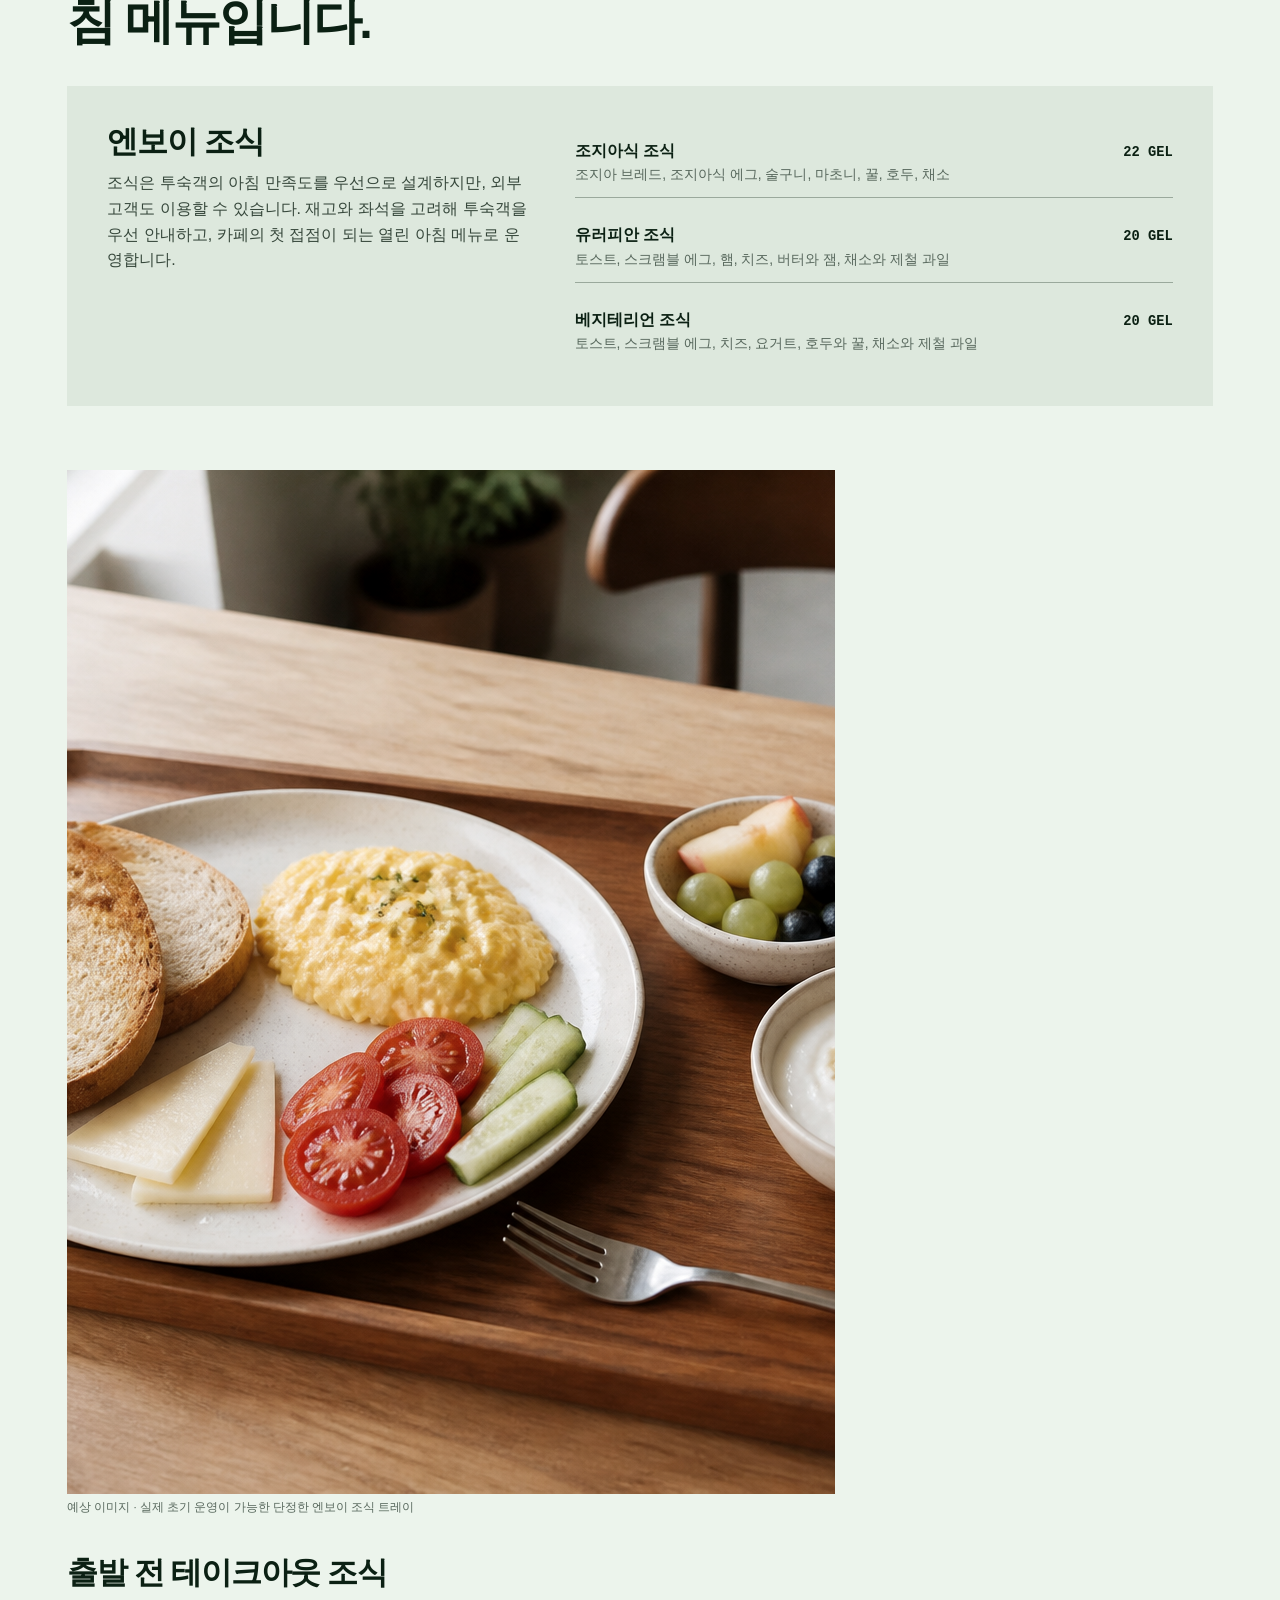
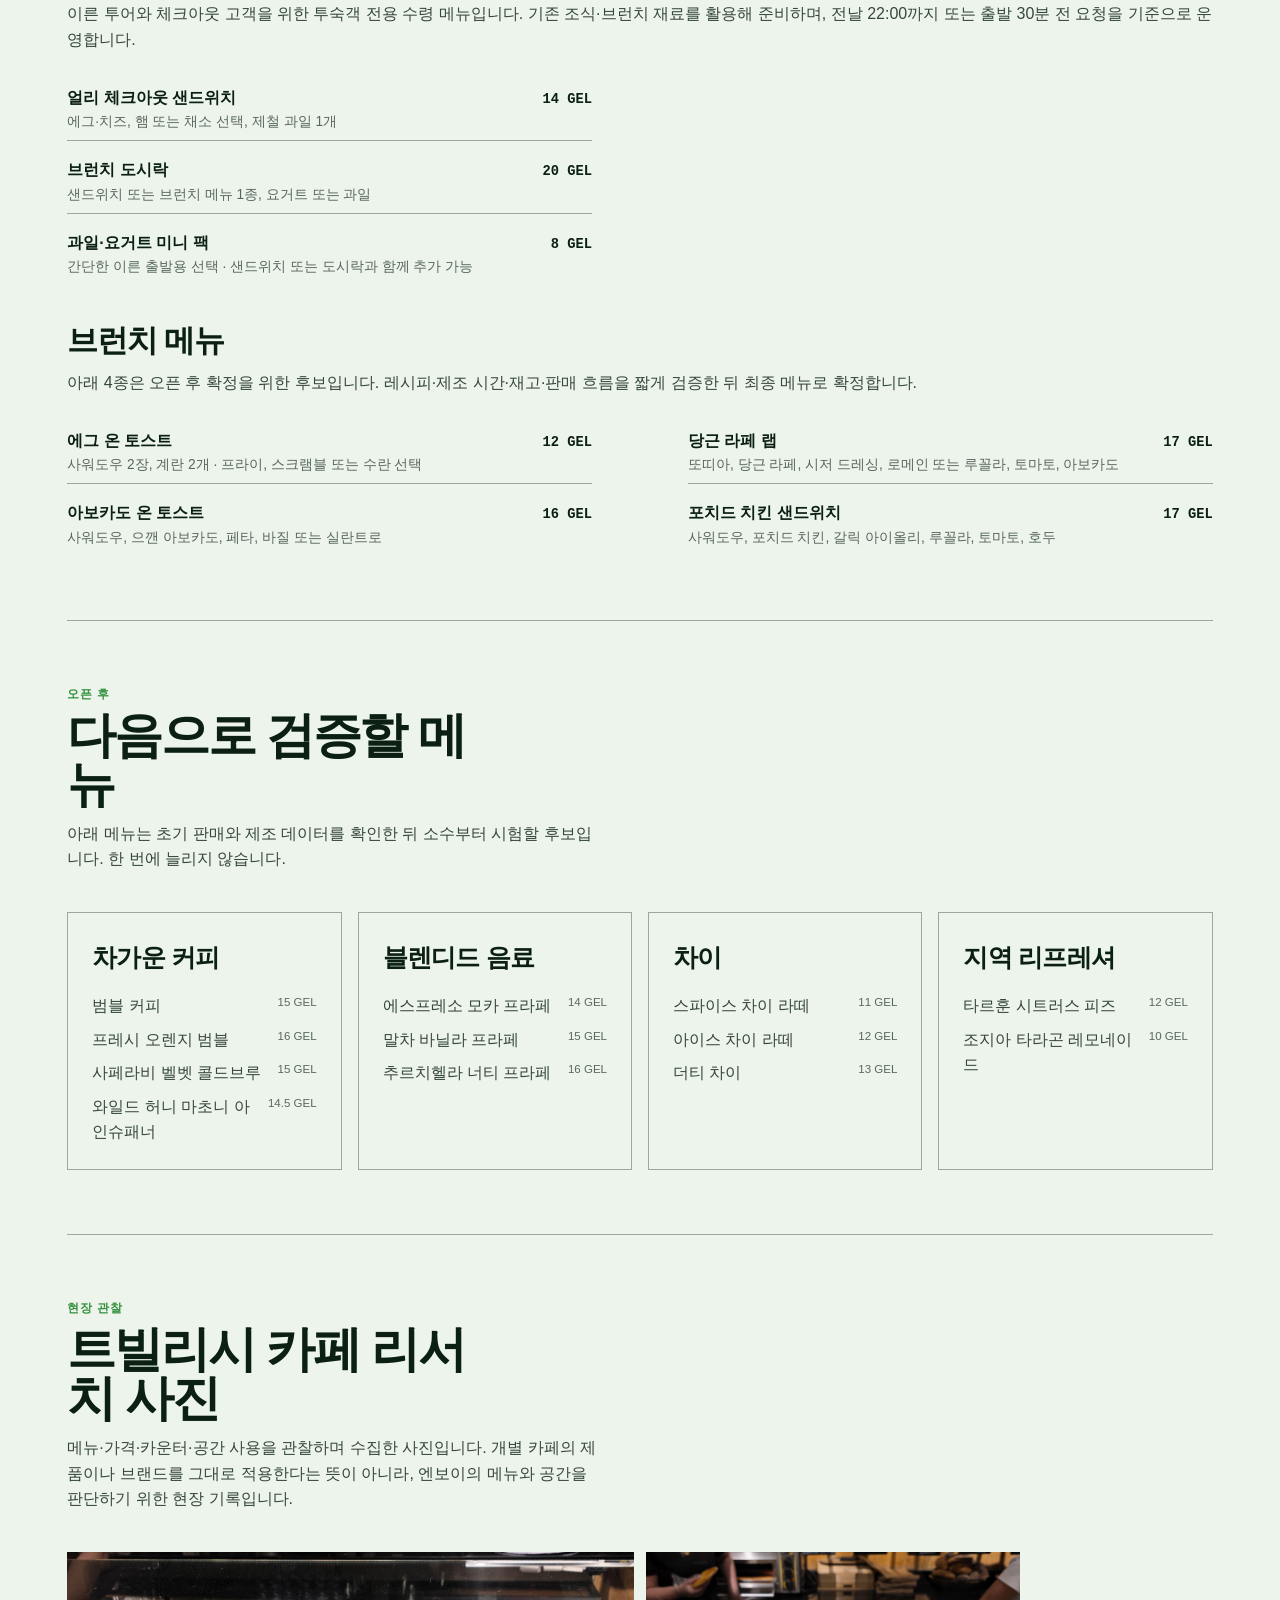
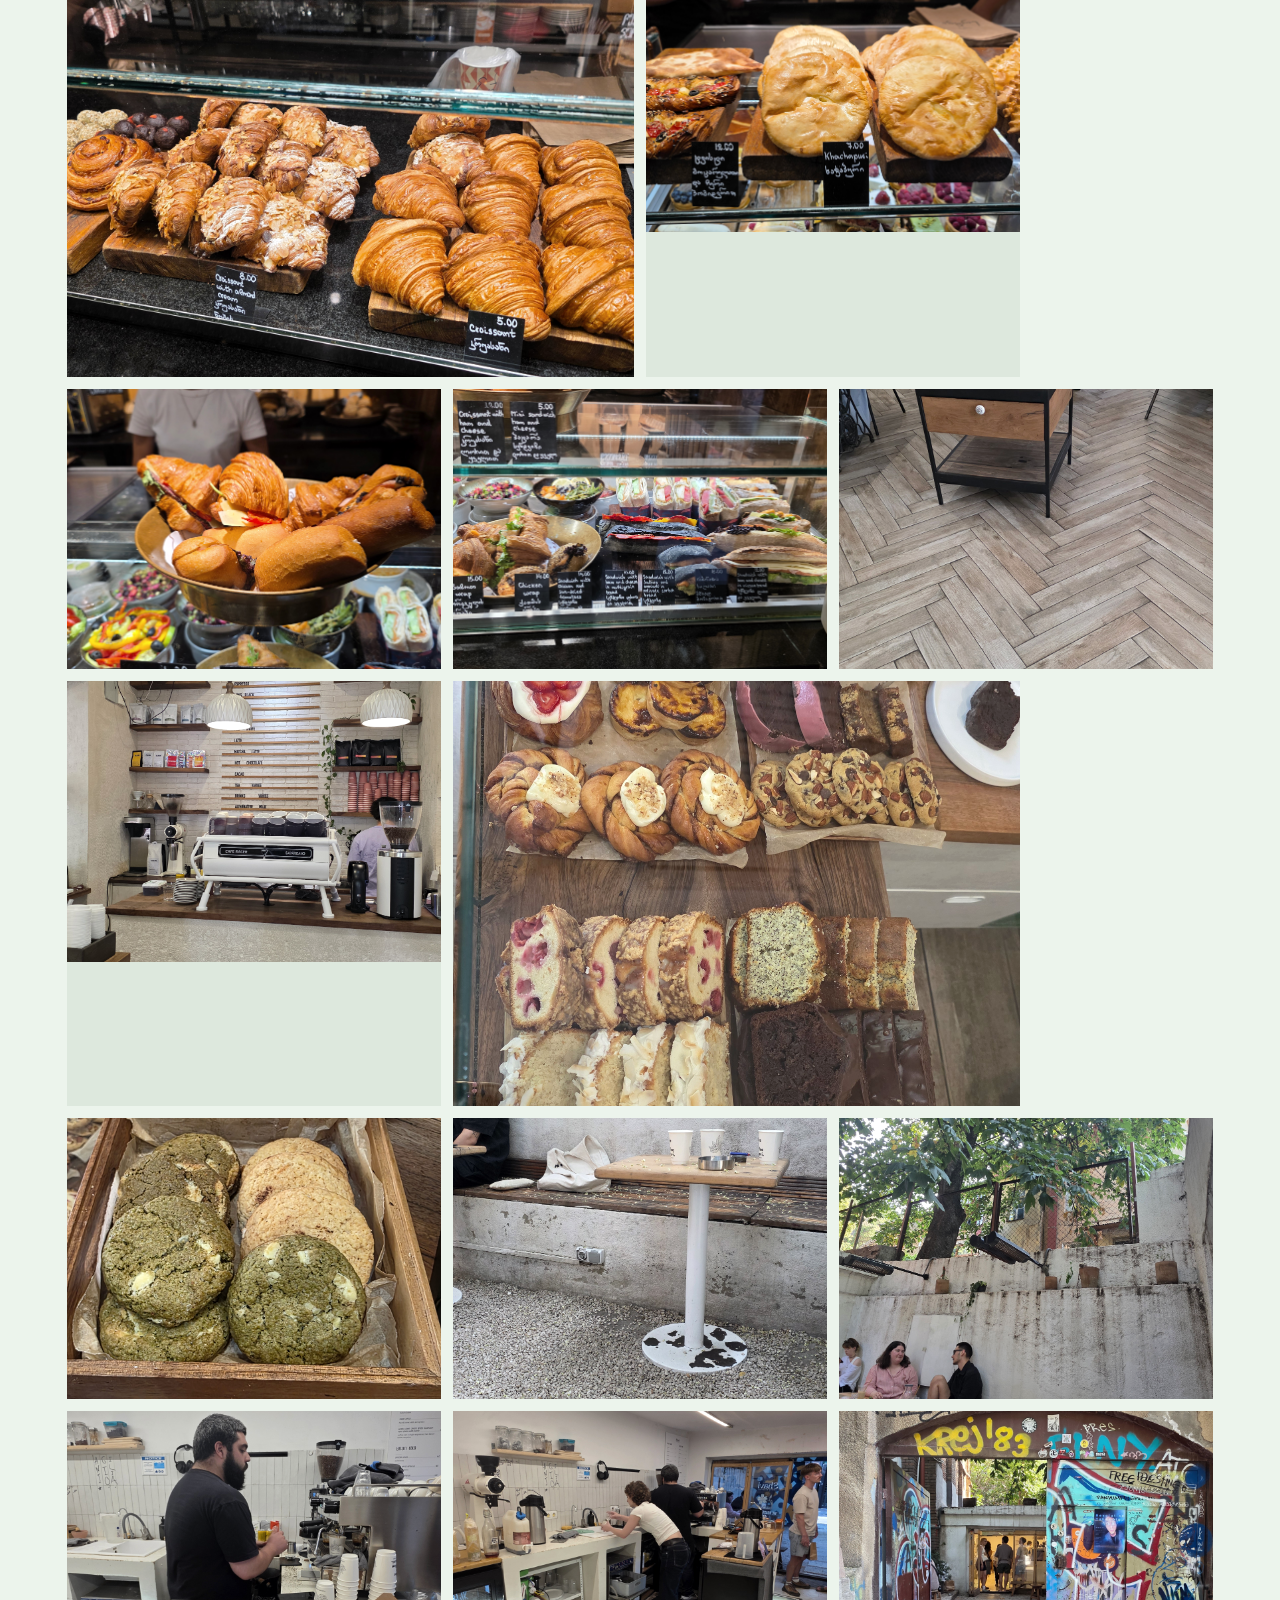
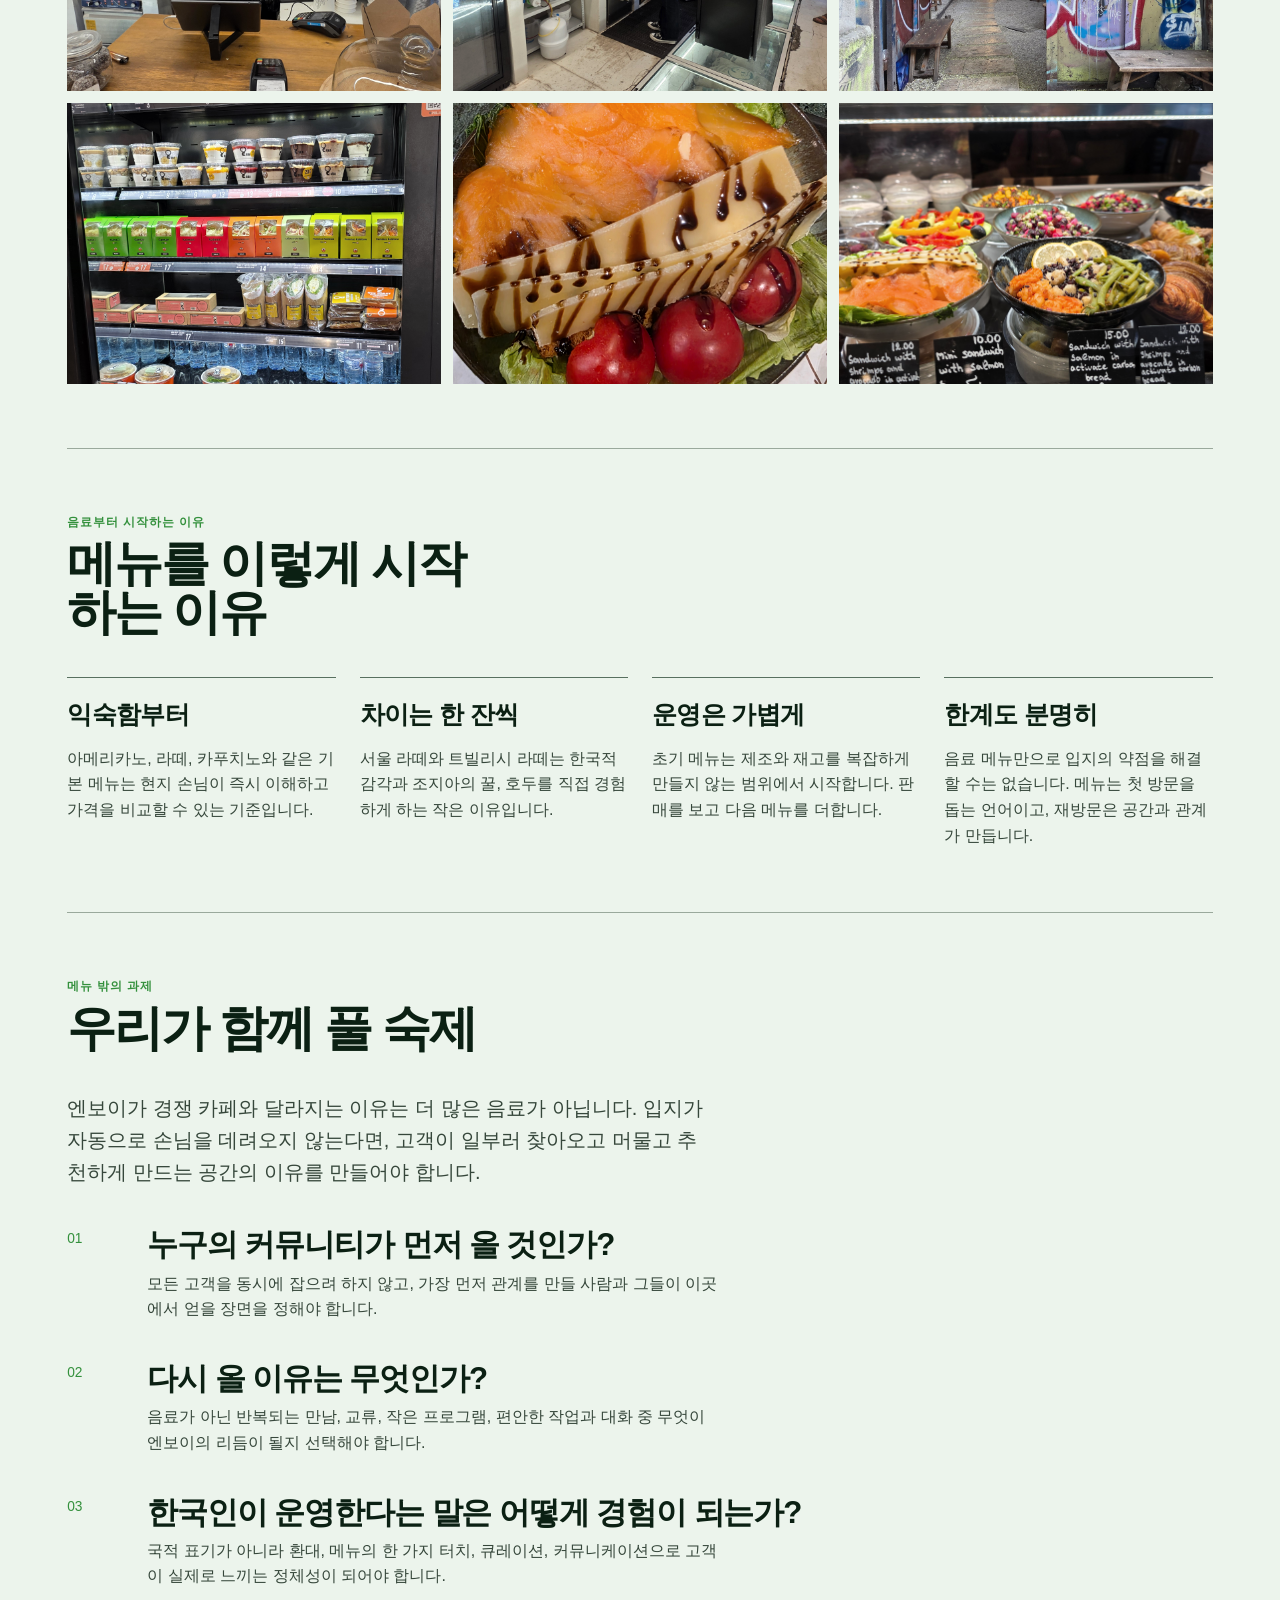
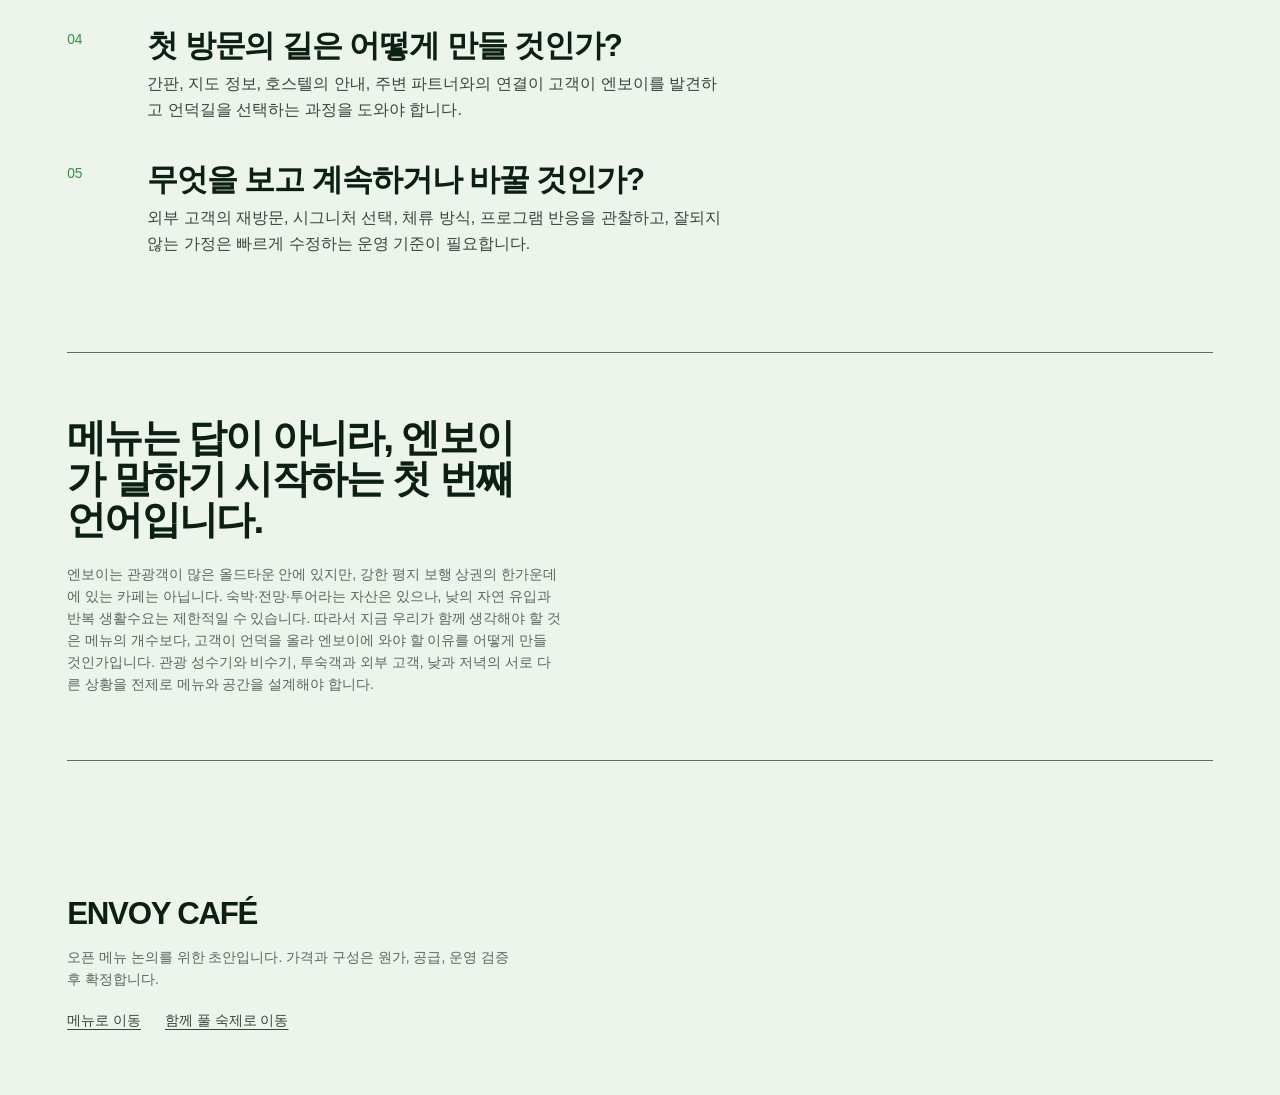
==== commit b4310f4f: "Add menu planner background to cafe page" ====
--- a/index.html
+++ b/index.html
@@ -330,6 +330,16 @@
     .concept-list span:last-child { color: var(--color-muted); font-size: var(--text-xs); white-space: nowrap; }
 
     .why-grid { display: grid; gap: var(--space-xl); }
+
+    .credentials-note { max-width: 60ch; margin: var(--space-xl) 0 var(--space-2xl); padding: var(--space-md) 0 var(--space-md) var(--space-lg); border-left: 2px solid var(--color-accent); }
+
+    .credentials-note h3 { margin: 0 0 var(--space-2xs); font-family: var(--font-display); font-size: var(--text-lg); letter-spacing: -0.025em; }
+
+    .credentials-note p { margin: 0; color: var(--color-ink-soft); font-size: var(--text-sm); }
+
+    .credentials-note ul { margin: var(--space-sm) 0 0; padding: 0; list-style: none; color: var(--color-ink-soft); font-size: var(--text-sm); }
+
+    .credentials-note li + li { margin-top: var(--space-3xs); }
 
     .why-item { padding-top: var(--space-md); border-top: var(--rule-hair) solid var(--color-rule-strong); }
 
@@ -458,6 +468,15 @@
         <h2 id="direction-title" class="localized" data-ko="메뉴 기획 방향과 현장 인사이트" data-en="Menu Direction and Field Insights">메뉴 기획 방향과 현장 인사이트</h2>
         <p class="section-summary localized" data-ko="엔보이 카페는 ‘음료를 많이 파는 곳’보다, 올드타운에서 머물고 다시 찾을 이유를 만드는 작은 거점이 되어야 합니다. 현지 매장을 방문하며 메뉴·카운터·테이크아웃·좌석 사용을 관찰했고, 그 인사이트를 초기 메뉴의 범위에 반영했습니다." data-en="Envoy Café should be more than a place that sells many drinks: it should be a small Old Town anchor worth staying in and returning to. We observed menus, counters, takeaway, and seating in local cafés, then used those insights to set the opening-menu scope.">엔보이 카페는 ‘음료를 많이 파는 곳’보다, 올드타운에서 머물고 다시 찾을 이유를 만드는 작은 거점이 되어야 합니다. 현지 매장을 방문하며 메뉴·카운터·테이크아웃·좌석 사용을 관찰했고, 그 인사이트를 초기 메뉴의 범위에 반영했습니다.</p>
       </div>
+      <aside class="credentials-note" aria-label="메뉴 기획자 배경">
+        <h3 class="localized" data-ko="메뉴 기획자 배경" data-en="Menu Planner Background">메뉴 기획자 배경</h3>
+        <p class="localized" data-ko="현장 관찰과 아래의 외식·조리 학습 경험을 바탕으로 초안을 만들었습니다. 이 문서는 정답을 제시하기보다, 현장의 의견과 전문가의 조언을 함께 담기 위한 출발점입니다." data-en="This draft draws on field observation and the food-service and culinary training below. It is a starting point for bringing local insight and professional advice into the menu, not a claim to have the final answer.">현장 관찰과 아래의 외식·조리 학습 경험을 바탕으로 초안을 만들었습니다. 이 문서는 정답을 제시하기보다, 현장의 의견과 전문가의 조언을 함께 담기 위한 출발점입니다.</p>
+        <ul>
+          <li class="localized" data-ko="핸즈커피 커피마스터 과정 수료" data-en="Completed the Hands Coffee Master course">핸즈커피 커피마스터 과정 수료</li>
+          <li class="localized" data-ko="세종사이버대학교 외식프랜차이즈학과 전공 · 호텔조리학 부전공" data-en="Major in Restaurant Franchise at Sejong Cyber University · minor in Hotel Culinary Arts">세종사이버대학교 외식프랜차이즈학과 전공 · 호텔조리학 부전공</li>
+          <li class="localized" data-ko="한솔요리학원 치킨마스터 과정 수료" data-en="Completed the Hansol Culinary Academy Chicken Master course">한솔요리학원 치킨마스터 과정 수료</li>
+        </ul>
+      </aside>
       <div class="why-grid">
         <article class="why-item"><h3 class="localized" data-ko="익숙한 커피, 분명한 가격" data-en="Familiar coffee, clear pricing">익숙한 커피, 분명한 가격</h3><p class="localized" data-ko="현지 고객이 바로 이해하는 커피를 기준으로 두고, 아이스 메뉴는 별도 가격으로 명확히 제시합니다." data-en="Everyday coffee gives local guests an immediate reference point, while iced drinks are priced and listed separately for clarity.">현지 고객이 바로 이해하는 커피를 기준으로 두고, 아이스 메뉴는 별도 가격으로 명확히 제시합니다.</p></article>
         <article class="why-item"><h3 class="localized" data-ko="카운터는 메뉴판의 일부" data-en="The counter is part of the menu">카운터는 메뉴판의 일부</h3><p class="localized" data-ko="현장에서는 페이스트리·샌드위치·음료가 한눈에 보이는 쇼케이스가 즉시 구매와 테이크아웃을 만듭니다. 그래서 베이커리와 출발 전 조식을 함께 둡니다." data-en="In the field, a visible counter of pastries, sandwiches, and drinks prompted immediate purchases and takeaway. That is why bakery items and early-departure breakfast belong together.">현장에서는 페이스트리·샌드위치·음료가 한눈에 보이는 쇼케이스가 즉시 구매와 테이크아웃을 만듭니다. 그래서 베이커리와 출발 전 조식을 함께 둡니다.</p></article>
